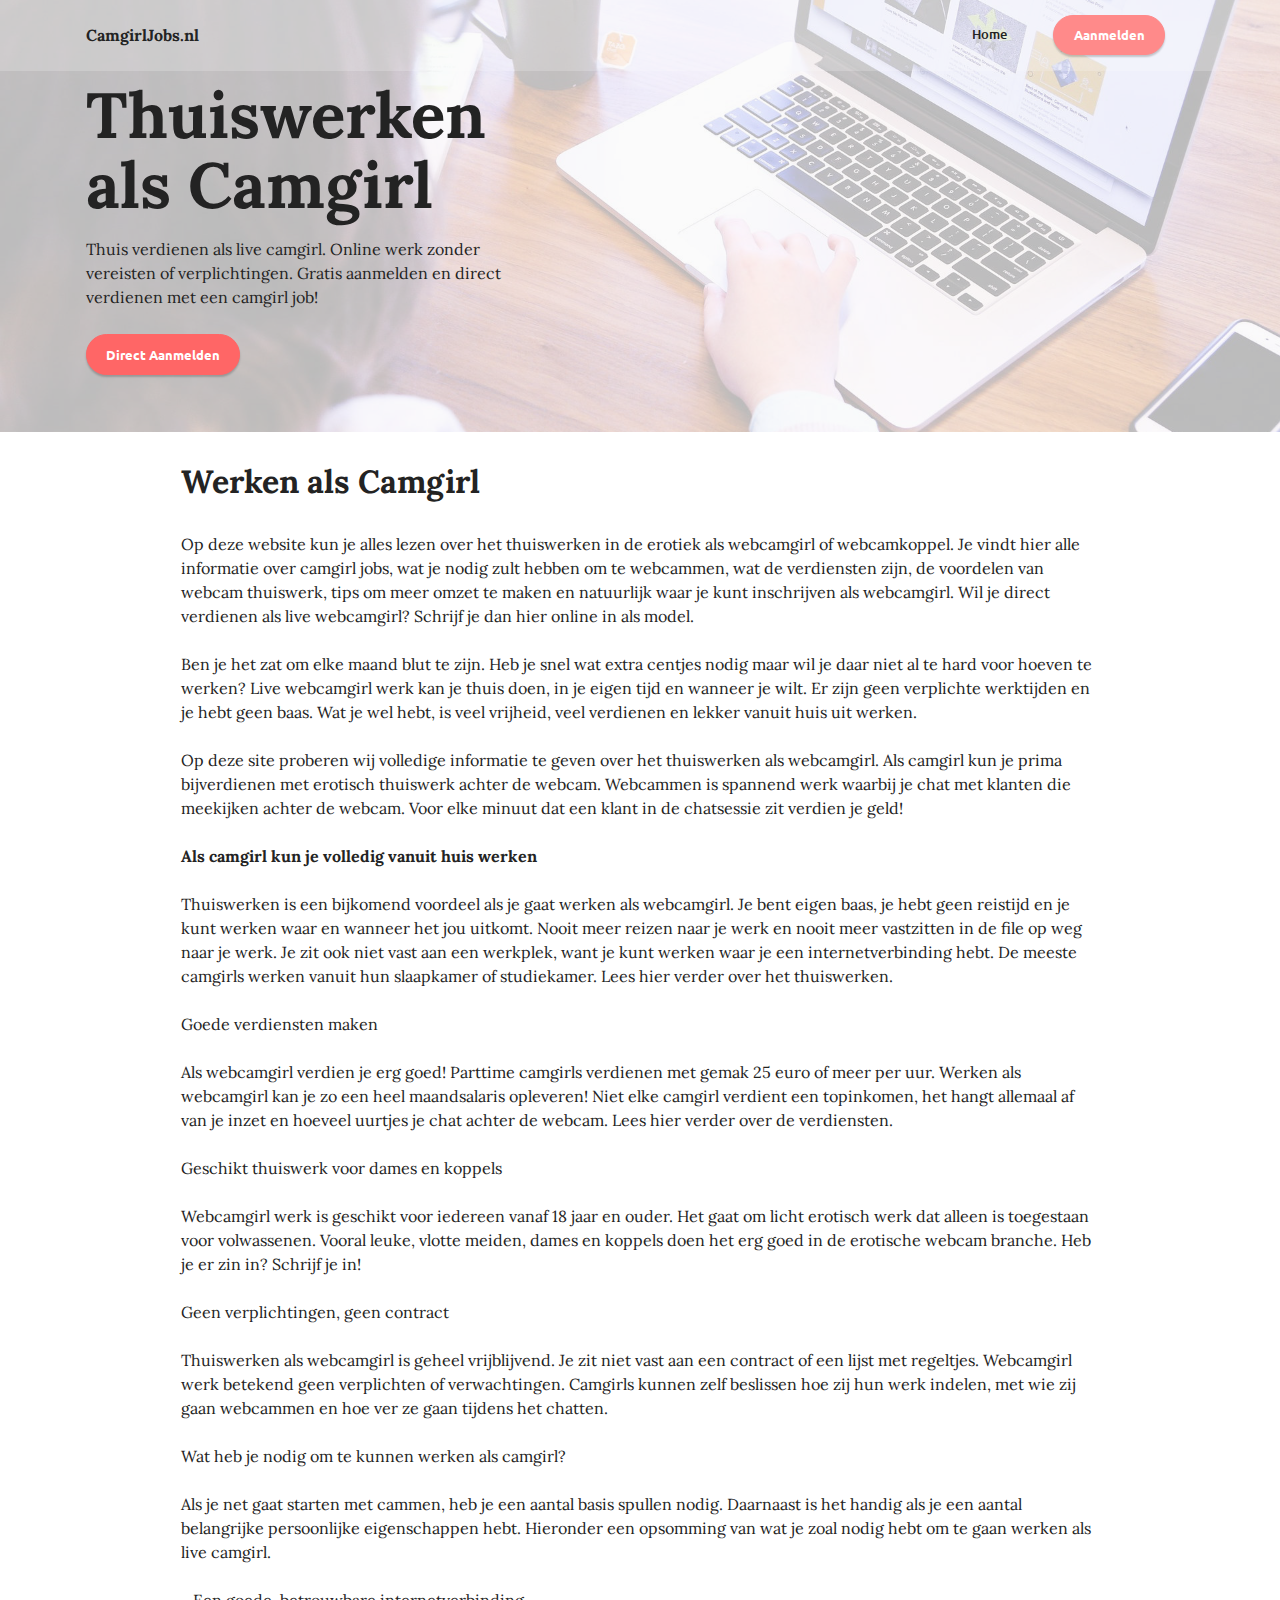
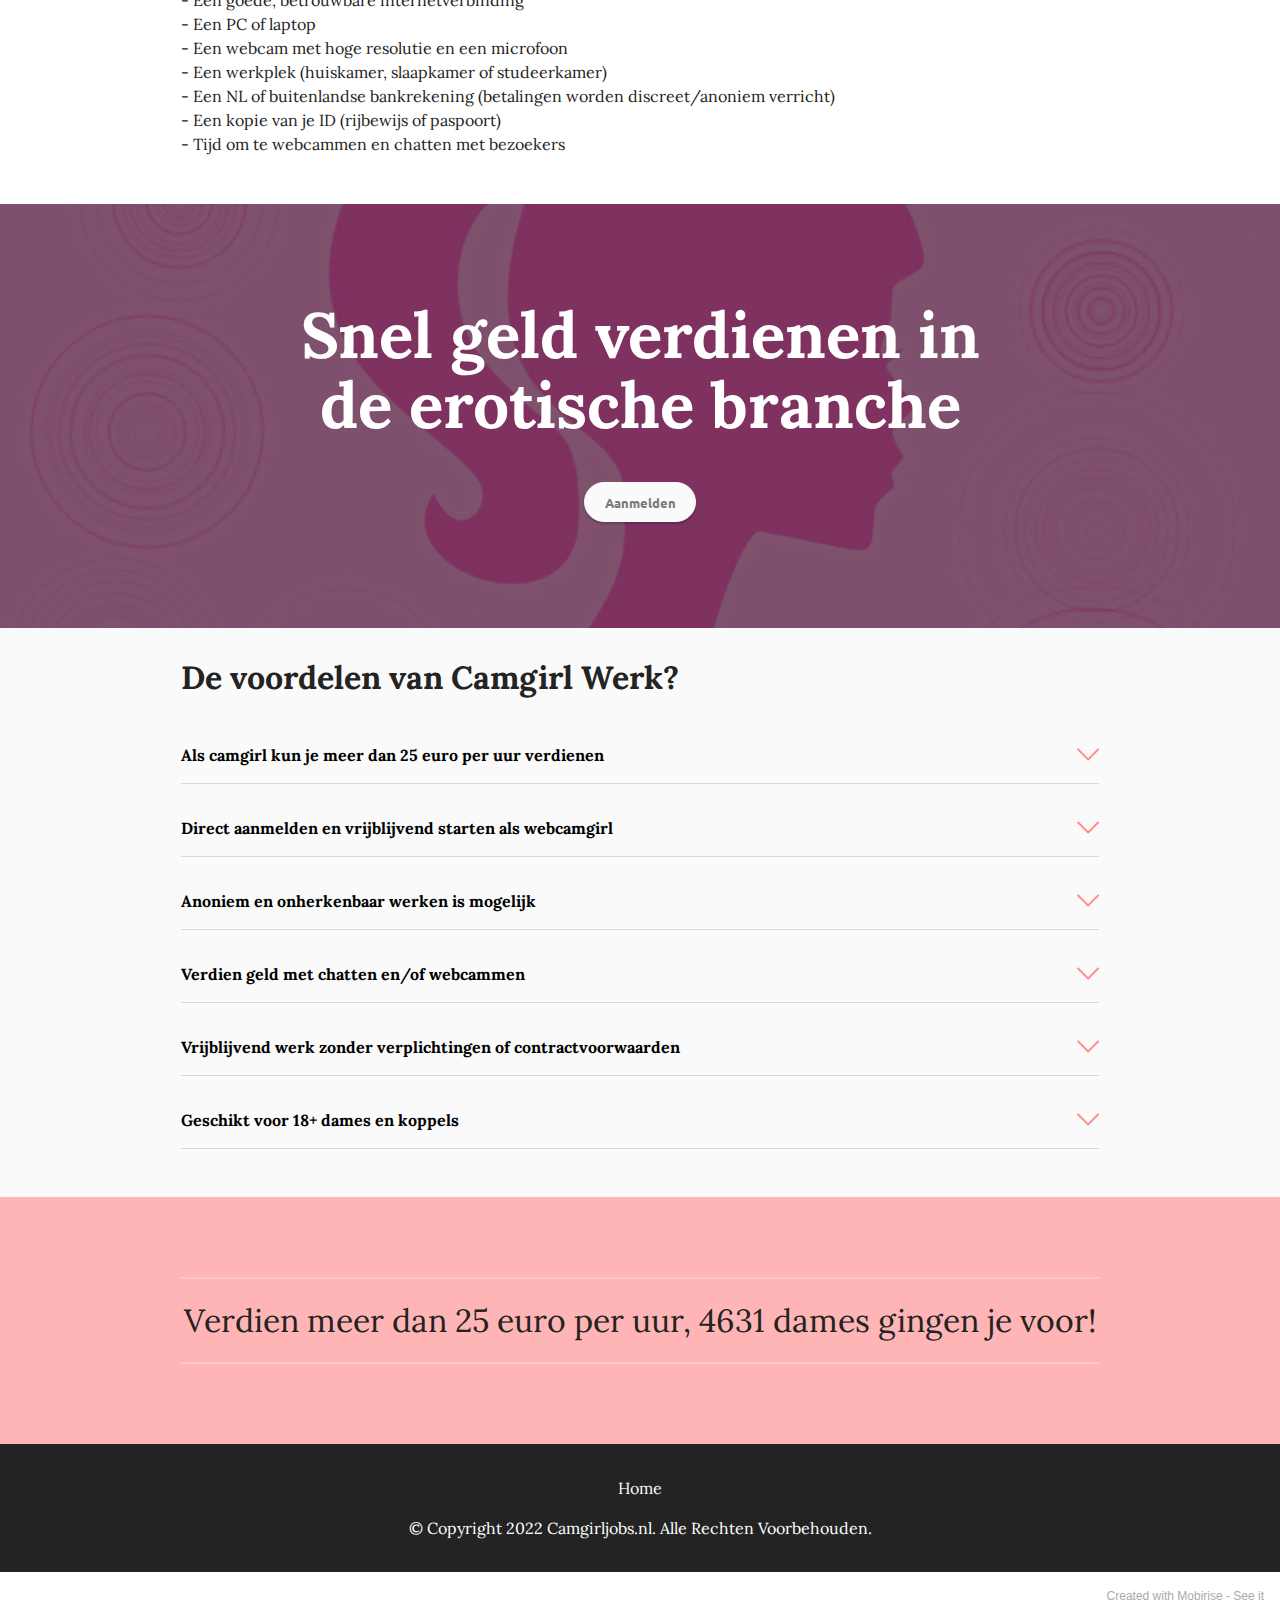
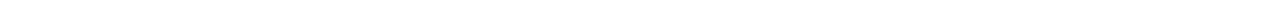
==== index.html @ d7be7e47 "Add files via upload" ====
<!DOCTYPE html>
<html  >
<head>
  <!-- Site made with Mobirise Website Builder v5.5.2, https://mobirise.com -->
  <meta charset="UTF-8">
  <meta http-equiv="X-UA-Compatible" content="IE=edge">
  <meta name="generator" content="Mobirise v5.5.2, mobirise.com">
  <meta name="viewport" content="width=device-width, initial-scale=1, minimum-scale=1">
  <link rel="shortcut icon" href="assets/images/mbr-112x154.png" type="image/x-icon">
  <meta name="description" content="Thuiswerken als live camgirl. Verdien geld met webcammen en chatten.">
  
  
  <title>Home</title>
  <link rel="stylesheet" href="assets/web/assets/mobirise-icons2/mobirise2.css">
  <link rel="stylesheet" href="assets/web/assets/mobirise-icons/mobirise-icons.css">
  <link rel="stylesheet" href="assets/bootstrap/css/bootstrap.min.css">
  <link rel="stylesheet" href="assets/bootstrap/css/bootstrap-grid.min.css">
  <link rel="stylesheet" href="assets/bootstrap/css/bootstrap-reboot.min.css">
  <link rel="stylesheet" href="assets/dropdown/css/style.css">
  <link rel="stylesheet" href="assets/socicon/css/styles.css">
  <link rel="stylesheet" href="assets/theme/css/style.css">
  <link rel="preload" href="https://fonts.googleapis.com/css?family=Lora:400,500,600,700,400i,500i,600i,700i&display=swap" as="style" onload="this.onload=null;this.rel='stylesheet'">
  <noscript><link rel="stylesheet" href="https://fonts.googleapis.com/css?family=Lora:400,500,600,700,400i,500i,600i,700i&display=swap"></noscript>
  <link rel="preload" href="https://fonts.googleapis.com/css?family=Ubuntu:300,300i,400,400i,500,500i,700,700i&display=swap" as="style" onload="this.onload=null;this.rel='stylesheet'">
  <noscript><link rel="stylesheet" href="https://fonts.googleapis.com/css?family=Ubuntu:300,300i,400,400i,500,500i,700,700i&display=swap"></noscript>
  <link rel="preload" as="style" href="assets/mobirise/css/mbr-additional.css"><link rel="stylesheet" href="assets/mobirise/css/mbr-additional.css" type="text/css">
  
  
  
  
</head>
<body>
  
  <section data-bs-version="5.1" class="menu menu2 cid-sSKTGlrcEg" once="menu" id="menu2-0">
    
    <nav class="navbar navbar-dropdown navbar-expand-lg">
        <div class="container">
            <div class="navbar-brand">
                
                <span class="navbar-caption-wrap"><a class="navbar-caption text-black display-7" href="https://mobiri.se">CamgirlJobs.nl</a></span>
            </div>
            <button class="navbar-toggler" type="button" data-toggle="collapse" data-bs-toggle="collapse" data-target="#navbarSupportedContent" data-bs-target="#navbarSupportedContent" aria-controls="navbarNavAltMarkup" aria-expanded="false" aria-label="Toggle navigation">
                <div class="hamburger">
                    <span></span>
                    <span></span>
                    <span></span>
                    <span></span>
                </div>
            </button>
            <div class="collapse navbar-collapse" id="navbarSupportedContent">
                <ul class="navbar-nav nav-dropdown" data-app-modern-menu="true"><li class="nav-item"><a class="nav-link link text-black text-primary display-4" href="index.html">Home</a>
                    </li></ul>
                
                <div class="navbar-buttons mbr-section-btn"><a class="btn btn-primary display-4" href="aanmelden.html">Aanmelden</a></div>
            </div>
        </div>
    </nav>
</section>

<section data-bs-version="5.1" class="header1 cid-sSKTH2VSTp" id="header1-1">

    

    <div class="mbr-overlay" style="opacity: 0.7; background-color: rgb(250, 250, 250);"></div>

    <div class="container">
        <div class="row">
            <div class="col-12 col-lg-5">
                <h1 class="mbr-section-title mbr-fonts-style mb-3 display-1"><strong>Thuiswerken als Camgirl</strong></h1>
                
                <p class="mbr-text mbr-fonts-style display-7">
                    Thuis verdienen als live camgirl. Online werk zonder vereisten of verplichtingen. Gratis aanmelden en direct verdienen met een camgirl job!</p>
                <div class="mbr-section-btn mt-3"><a class="btn btn-secondary display-4" href="https://mobiri.se">Direct Aanmelden</a></div>
            </div>
        </div>
    </div>
</section>

<section data-bs-version="5.1" class="content5 cid-sSKTNWLbL6" id="content5-3">
    
    <div class="container">
        <div class="row justify-content-center">
            <div class="col-md-12 col-lg-10">
                <h3 class="mbr-section-title mbr-fonts-style mb-4 display-2">
                    <strong>Werken als Camgirl</strong></h3>
                
                <p class="mbr-text mbr-fonts-style display-7">Op deze website kun je alles lezen over het thuiswerken in de erotiek als webcamgirl of webcamkoppel. Je vindt hier alle informatie over camgirl jobs, wat je nodig zult hebben om te webcammen, wat de verdiensten zijn, de voordelen van webcam thuiswerk, tips om meer omzet te maken en natuurlijk waar je kunt inschrijven als webcamgirl. Wil je direct verdienen als live webcamgirl? Schrijf je dan hier online in als model.<br><br>Ben je het zat om elke maand blut te zijn. Heb je snel wat extra centjes nodig maar wil je daar niet al te hard voor hoeven te werken? Live webcamgirl werk kan je thuis doen, in je eigen tijd en wanneer je wilt. Er zijn geen verplichte werktijden en je hebt geen baas. Wat je wel hebt, is veel vrijheid, veel verdienen en lekker vanuit huis uit werken.<br><br>Op deze site proberen wij volledige informatie te geven over het thuiswerken als webcamgirl. Als camgirl kun je prima bijverdienen met erotisch thuiswerk achter de webcam. Webcammen is spannend werk waarbij je chat met klanten die meekijken achter de webcam. Voor elke minuut dat een klant in de chatsessie zit verdien je geld!<br><br><strong>Als camgirl kun je volledig vanuit huis werken</strong><br><br>Thuiswerken is een bijkomend voordeel als je gaat werken als webcamgirl. Je bent eigen baas, je hebt geen reistijd en je kunt werken waar en wanneer het jou uitkomt. Nooit meer reizen naar je werk en nooit meer vastzitten in de file op weg naar je werk. Je zit ook niet vast aan een werkplek, want je kunt werken waar je een internetverbinding hebt. De meeste camgirls werken vanuit hun slaapkamer of studiekamer. Lees hier verder over het thuiswerken.<br><br>Goede verdiensten maken<br><br>Als webcamgirl verdien je erg goed! Parttime camgirls verdienen met gemak 25 euro of meer per uur. Werken als webcamgirl kan je zo een heel maandsalaris opleveren! Niet elke camgirl verdient een topinkomen, het hangt allemaal af van je inzet en hoeveel uurtjes je chat achter de webcam. Lees hier verder over de verdiensten.<br><br>Geschikt thuiswerk voor dames en koppels<br><br>Webcamgirl werk is geschikt voor iedereen vanaf 18 jaar en ouder. Het gaat om licht erotisch werk dat alleen is toegestaan voor volwassenen. Vooral leuke, vlotte meiden, dames en koppels doen het erg goed in de erotische webcam branche. Heb je er zin in? Schrijf je in!<br><br>Geen verplichtingen, geen contract<br><br>Thuiswerken als webcamgirl is geheel vrijblijvend. Je zit niet vast aan een contract of een lijst met regeltjes. Webcamgirl werk betekend geen verplichten of verwachtingen. Camgirls kunnen zelf beslissen hoe zij hun werk indelen, met wie zij gaan webcammen en hoe ver ze gaan tijdens het chatten.<br><br>Wat heb je nodig om te kunnen werken als camgirl?<br><br>Als je net gaat starten met cammen, heb je een aantal basis spullen nodig. Daarnaast is het handig als je een aantal belangrijke persoonlijke eigenschappen hebt. Hieronder een opsomming van wat je zoal nodig hebt om te gaan werken als live camgirl.<br><br>- Een goede, betrouwbare internetverbinding<br>- Een PC of laptop<br>- Een webcam met hoge resolutie en een microfoon<br>- Een werkplek (huiskamer, slaapkamer of studeerkamer)<br>- Een NL of buitenlandse bankrekening (betalingen worden discreet/anoniem verricht)<br>- Een kopie van je ID (rijbewijs of paspoort)<br>- Tijd om te webcammen en chatten met bezoekers</p>
            </div>
        </div>
    </div>
</section>

<section data-bs-version="5.1" class="info1 cid-sSY7EzZUez" id="info1-g">
    
    <div class="mbr-overlay" style="opacity: 0.5; background-color: rgb(0, 0, 0);"></div>
    <div class="align-center container">
        <div class="row justify-content-center">
            <div class="col-12 col-lg-8">
                <h3 class="mbr-section-title mb-4 mbr-fonts-style display-1"><strong>Snel geld verdienen in de erotische branche</strong></h3>
                
                <div class="mbr-section-btn"><a class="btn btn-white display-4" href="https://mobiri.se">Aanmelden</a></div>
            </div>
        </div>
    </div>
</section>

<section data-bs-version="5.1" class="content17 cid-sSWa9cSqyE" id="content17-e">

    

    
    
    <div class="container">
        
            <div class="row justify-content-center">
                <div class="col-12 col-md-10">
                    <div class="section-head align-center mb-4">
                        <h3 class="mbr-section-title mb-0 mbr-fonts-style display-2"><strong>De voordelen van Camgirl Werk?</strong></h3>
                        
                    </div>
                    
                    <div id="bootstrap-toggle" class="toggle-panel accordionStyles tab-content">
                        <div class="card mb-3">
                            <div class="card-header" role="tab" id="headingOne">
                                <a role="button" class="collapsed panel-title text-black" data-toggle="collapse" data-bs-toggle="collapse" data-core="" href="#collapse1_3" aria-expanded="false" aria-controls="collapse1">
                                    <h6 class="panel-title-edit mbr-fonts-style mb-0 display-7"><strong>Als camgirl kun je meer dan 25 euro per uur verdienen</strong></h6>
                                    <span class="sign mbr-iconfont mbri-arrow-down"></span>
                                </a>
                            </div>
                            <div id="collapse1_3" class="panel-collapse noScroll collapse" role="tabpanel" aria-labelledby="headingOne">
                                <div class="panel-body">
                                    <p class="mbr-fonts-style panel-text display-7">Hoge verdiensten mogelijk. Met een job als webcamgirl kun je een goed maandsalaris verdienen. Hoe vaker je online bent en chat met bezoekers - hoe meer geld je verdient. Er is geen limiet op wat je mag/kunt verdienen.</p>
                                </div>
                            </div>
                        </div>
                        <div class="card mb-3">
                            <div class="card-header" role="tab" id="headingTwo">
                                <a role="button" class="collapsed panel-title text-black" data-toggle="collapse" data-bs-toggle="collapse" data-core="" href="#collapse2_3" aria-expanded="false" aria-controls="collapse2">
                                    <h6 class="panel-title-edit mbr-fonts-style mb-0 display-7"><strong>Direct aanmelden en vrijblijvend starten als webcamgirl</strong></h6>
                                    <span class="sign mbr-iconfont mbri-arrow-down"></span>
                                </a>

                            </div>
                            <div id="collapse2_3" class="panel-collapse noScroll collapse" role="tabpanel" aria-labelledby="headingTwo">
                                <div class="panel-body">
                                    <p class="mbr-fonts-style panel-text display-7">Je kunt makkelijk en kosteloos aanmelden. Bij het aanmelden zul je een aantal gegevens op moeten geven, maar je zit nergens aan vast. Geen contract of vereisten. Gewoon vrijblijvend aan het werk als webcamgirl.</p>
                                </div>
                            </div>
                        </div>
                        <div class="card mb-3">
                            <div class="card-header" role="tab" id="headingThree">
                                <a role="button" class="collapsed panel-title text-black" data-toggle="collapse" data-bs-toggle="collapse" data-core="" href="#collapse3_3" aria-expanded="false" aria-controls="collapse3">
                                    <h6 class="panel-title-edit mbr-fonts-style mb-0 display-7"><strong>Anoniem en onherkenbaar werken is mogelijk</strong></h6>
                                    <span class="sign mbr-iconfont mbri-arrow-down"></span>
                                </a>
                            </div>
                            <div id="collapse3_3" class="panel-collapse noScroll collapse" role="tabpanel" aria-labelledby="headingThree">
                                <div class="panel-body">
                                    <p class="mbr-fonts-style panel-text display-7">Met je gezicht in beeld tijdens het webcammen is niet verplicht. Sommige dames kiezen ervoor om een masker te dragen tijdens het cammen. Laat alleen datgene zien waar jij je comfortabel bij voelt en ga niet verder. Je werkt niet onder je eigen naam, maar met een modellennaam, zodat je anoniem blijft. </p>
                                </div>
                            </div>
                        </div>
                        <div class="card mb-3">
                            <div class="card-header" role="tab" id="headingThree">
                                <a role="button" class="collapsed panel-title text-black" data-toggle="collapse" data-bs-toggle="collapse" data-core="" href="#collapse4_3" aria-expanded="false" aria-controls="collapse4">
                                    <h6 class="panel-title-edit mbr-fonts-style mb-0 display-7"><strong>Verdien geld met chatten en/of webcammen</strong></h6>
                                    <span class="sign mbr-iconfont mbri-arrow-down"></span>
                                </a>
                            </div>
                            <div id="collapse4_3" class="panel-collapse noScroll collapse" role="tabpanel" aria-labelledby="headingThree">
                                <div class="panel-body">
                                    <p class="mbr-fonts-style panel-text display-7">
                                       Je mag kiezen hoe je geld verdient. Er zijn opties om te verdienen met chatten, live webcammen en berichten sturen. Diverse manieren om geld te verdienen als camgirl.</p>
                                </div>
                            </div>
                        </div>
                        <div class="card mb-3">
                            <div class="card-header" role="tab" id="headingThree">
                                <a role="button" class="collapsed panel-title text-black" data-toggle="collapse" data-bs-toggle="collapse" data-core="" href="#collapse5_3" aria-expanded="false" aria-controls="collapse5">
                                   <h6 class="panel-title-edit mbr-fonts-style mb-0 display-7"><strong>Vrijblijvend werk zonder verplichtingen of contractvoorwaarden</strong></h6>
                                        <span class="mbr-iconfont mobi-mbri-arrow-down mobi-mbri"></span>
                                </a>
                            </div>
                            <div id="collapse5_3" class="panel-collapse noScroll collapse" role="tabpanel" aria-labelledby="headingThree">
                                <div class="panel-body">
                                    <p class="mbr-fonts-style panel-text display-7">
                                       Vrijblijvend werk zonder verplichtingen of regeltjes. Werken als camgirl is geheel vrijblijvend. Je mag zelf bepalen wat je doet tijdens het chatten en webcammen. Niets is verplicht.</p>
                                </div>
                            </div>
                        </div>
                        <div class="card mb-3">
                            <div class="card-header" role="tab" id="headingThree">
                                <a role="button" class="collapsed panel-title text-black" data-toggle="collapse" data-bs-toggle="collapse" data-core="" href="#collapse6_3" aria-expanded="false" aria-controls="collapse6">
                                    <h6 class="panel-title-edit mbr-fonts-style mb-0 display-7"><strong>Geschikt voor 18+ dames en koppels</strong></h6>
                                    <span class="mbr-iconfont mobi-mbri-arrow-down mobi-mbri"></span>
                                </a>
                            </div>
                            <div id="collapse6_3" class="panel-collapse noScroll collapse" role="tabpanel" aria-labelledby="headingThree">
                                <div class="panel-body">
                                    <p class="mbr-fonts-style panel-text display-7">
                                       Webcamgirl werk is vooral geschikt voor volwassen meiden (18+), dames en stellen. Webcamgirl werk is licht erotisch werk waar je minstens 18 jaar voor moet zijn. Als je van erotiek, spanning en seks houdt dan is een camgirl job zeker wat voor jou!</p>
                                </div>
                            </div>
                        </div>
                    </div>
                </div>
            </div>
        </div>
</section>

<section data-bs-version="5.1" class="content6 cid-sSYdwto2qD" id="content6-n">
    
    <div class="container">
        <div class="row justify-content-center">
            <div class="col-md-12 col-lg-10">
                <hr class="line">
                <p class="mbr-text align-center mbr-fonts-style my-4 display-2">Verdien meer dan 25 euro per uur, 4631 dames gingen je voor!</p>
                <hr class="line">
            </div>
        </div>
    </div>
</section>

<section data-bs-version="5.1" class="footer3 cid-sSKU0w8KlC" once="footers" id="footer3-5">

    

    

    <div class="container-fluid">
        <div class="media-container-row align-center mbr-white">
            <div class="row row-links">
                <ul class="foot-menu">
                    
                    
                    
                    
                    
                <li class="foot-menu-item mbr-fonts-style display-7">
                        <a class="text-white text-primary" href="index.html">Home</a></li></ul>
            </div>
            
            <div class="row row-copirayt">
                <p class="mbr-text mb-0 mbr-fonts-style mbr-white align-center display-7">
                    © Copyright 2022 Camgirljobs.nl. Alle Rechten Voorbehouden.</p>
            </div>
        </div>
    </div>
</section><section style="background-color: #fff; font-family: -apple-system, BlinkMacSystemFont, 'Segoe UI', 'Roboto', 'Helvetica Neue', Arial, sans-serif; color:#aaa; font-size:12px; padding: 0; align-items: center; display: flex;"><a href="https://mobirise.site/x" style="flex: 1 1; height: 3rem; padding-left: 1rem;"></a><p style="flex: 0 0 auto; margin:0; padding-right:1rem;">Created with Mobirise - <a href="https://mobirise.site/l" style="color:#aaa;">See it</a></p></section><script src="assets/bootstrap/js/bootstrap.bundle.min.js"></script>  <script src="assets/smoothscroll/smooth-scroll.js"></script>  <script src="assets/ytplayer/index.js"></script>  <script src="assets/dropdown/js/navbar-dropdown.js"></script>  <script src="assets/mbr-switch-arrow/mbr-switch-arrow.js"></script>  <script src="assets/theme/js/script.js"></script>  
  
  
</body>
</html>
---- assets/web/assets/mobirise-icons2/mobirise2.css ----
@font-face {
  font-family: 'Moririse2';
  font-display: swap;
  src:  url('mobirise2.eot?f2bix4');
  src:  url('mobirise2.eot?f2bix4#iefix') format('embedded-opentype'),
    url('mobirise2.ttf?f2bix4') format('truetype'),
    url('mobirise2.woff?f2bix4') format('woff'),
    url('mobirise2.svg?f2bix4#mobirise2') format('svg');
  font-weight: normal;
  font-style: normal;
}

[class^="mobi-"], [class*=" mobi-"] {
  /* use !important to prevent issues with browser extensions that change fonts */
  font-family: 'Moririse2' !important;
  speak: none;
  font-style: normal;
  font-weight: normal;
  font-variant: normal;
  text-transform: none;
  line-height: 1;

  /* Better Font Rendering =========== */
  -webkit-font-smoothing: antialiased;
  -moz-osx-font-smoothing: grayscale;
}

.mobi-mbri-add-submenu:before {
  content: "\e900";
}
.mobi-mbri-alert:before {
  content: "\e901";
}
.mobi-mbri-align-center:before {
  content: "\e902";
}
.mobi-mbri-align-justify:before {
  content: "\e903";
}
.mobi-mbri-align-left:before {
  content: "\e904";
}
.mobi-mbri-align-right:before {
  content: "\e905";
}
.mobi-mbri-android:before {
  content: "\e906";
}
.mobi-mbri-apple:before {
  content: "\e907";
}
.mobi-mbri-arrow-down:before {
  content: "\e908";
}
.mobi-mbri-arrow-next:before {
  content: "\e909";
}
.mobi-mbri-arrow-prev:before {
  content: "\e90a";
}
.mobi-mbri-arrow-up:before {
  content: "\e90b";
}
.mobi-mbri-bold:before {
  content: "\e90c";
}
.mobi-mbri-bookmark:before {
  content: "\e90d";
}
.mobi-mbri-bootstrap:before {
  content: "\e90e";
}
.mobi-mbri-briefcase:before {
  content: "\e90f";
}
.mobi-mbri-browse:before {
  content: "\e910";
}
.mobi-mbri-bulleted-list:before {
  content: "\e911";
}
.mobi-mbri-calendar:before {
  content: "\e912";
}
.mobi-mbri-camera:before {
  content: "\e913";
}
.mobi-mbri-cart-add:before {
  content: "\e914";
}
.mobi-mbri-cart-full:before {
  content: "\e915";
}
.mobi-mbri-cash:before {
  content: "\e916";
}
.mobi-mbri-change-style:before {
  content: "\e917";
}
.mobi-mbri-chat:before {
  content: "\e918";
}
.mobi-mbri-clock:before {
  content: "\e919";
}
.mobi-mbri-close:before {
  content: "\e91a";
}
.mobi-mbri-cloud:before {
  content: "\e91b";
}
.mobi-mbri-code:before {
  content: "\e91c";
}
.mobi-mbri-contact-form:before {
  content: "\e91d";
}
.mobi-mbri-credit-card:before {
  content: "\e91e";
}
.mobi-mbri-cursor-click:before {
  content: "\e91f";
}
.mobi-mbri-cust-feedback:before {
  content: "\e920";
}
.mobi-mbri-database:before {
  content: "\e921";
}
.mobi-mbri-delivery:before {
  content: "\e922";
}
.mobi-mbri-desktop:before {
  content: "\e923";
}
.mobi-mbri-devices:before {
  content: "\e924";
}
.mobi-mbri-down:before {
  content: "\e925";
}
.mobi-mbri-download-2:before {
  content: "\e926";
}
.mobi-mbri-download:before {
  content: "\e927";
}
.mobi-mbri-drag-n-drop-2:before {
  content: "\e928";
}
.mobi-mbri-drag-n-drop:before {
  content: "\e929";
}
.mobi-mbri-edit-2:before {
  content: "\e92a";
}
.mobi-mbri-edit:before {
  content: "\e92b";
}
.mobi-mbri-error:before {
  content: "\e92c";
}
.mobi-mbri-extension:before {
  content: "\e92d";
}
.mobi-mbri-features:before {
  content: "\e92e";
}
.mobi-mbri-file:before {
  content: "\e92f";
}
.mobi-mbri-flag:before {
  content: "\e930";
}
.mobi-mbri-folder:before {
  content: "\e931";
}
.mobi-mbri-gift:before {
  content: "\e932";
}
.mobi-mbri-github:before {
  content: "\e933";
}
.mobi-mbri-globe-2:before {
  content: "\e934";
}
.mobi-mbri-globe:before {
  content: "\e935";
}
.mobi-mbri-growing-chart:before {
  content: "\e936";
}
.mobi-mbri-hearth:before {
  content: "\e937";
}
.mobi-mbri-help:before {
  content: "\e938";
}
.mobi-mbri-home:before {
  content: "\e939";
}
.mobi-mbri-hot-cup:before {
  content: "\e93a";
}
.mobi-mbri-idea:before {
  content: "\e93b";
}
.mobi-mbri-image-gallery:before {
  content: "\e93c";
}
.mobi-mbri-image-slider:before {
  content: "\e93d";
}
.mobi-mbri-info:before {
  content: "\e93e";
}
.mobi-mbri-italic:before {
  content: "\e93f";
}
.mobi-mbri-key:before {
  content: "\e940";
}
.mobi-mbri-laptop:before {
  content: "\e941";
}
.mobi-mbri-layers:before {
  content: "\e942";
}
.mobi-mbri-left-right:before {
  content: "\e943";
}
.mobi-mbri-left:before {
  content: "\e944";
}
.mobi-mbri-letter:before {
  content: "\e945";
}
.mobi-mbri-like:before {
  content: "\e946";
}
.mobi-mbri-link:before {
  content: "\e947";
}
.mobi-mbri-lock:before {
  content: "\e948";
}
.mobi-mbri-login:before {
  content: "\e949";
}
.mobi-mbri-logout:before {
  content: "\e94a";
}
.mobi-mbri-magic-stick:before {
  content: "\e94b";
}
.mobi-mbri-map-pin:before {
  content: "\e94c";
}
.mobi-mbri-menu:before {
  content: "\e94d";
}
.mobi-mbri-mobile-2:before {
  content: "\e94e";
}
.mobi-mbri-mobile-horizontal:before {
  content: "\e94f";
}
.mobi-mbri-mobile:before {
  content: "\e950";
}
.mobi-mbri-mobirise:before {
  content: "\e951";
}
.mobi-mbri-more-horizontal:before {
  content: "\e952";
}
.mobi-mbri-more-vertical:before {
  content: "\e953";
}
.mobi-mbri-music:before {
  content: "\e954";
}
.mobi-mbri-new-file:before {
  content: "\e955";
}
.mobi-mbri-numbered-list:before {
  content: "\e956";
}
.mobi-mbri-opened-folder:before {
  content: "\e957";
}
.mobi-mbri-pages:before {
  content: "\e958";
}
.mobi-mbri-paper-plane:before {
  content: "\e959";
}
.mobi-mbri-paperclip:before {
  content: "\e95a";
}
.mobi-mbri-phone:before {
  content: "\e95b";
}
.mobi-mbri-photo:before {
  content: "\e95c";
}
.mobi-mbri-photos:before {
  content: "\e95d";
}
.mobi-mbri-pin:before {
  content: "\e95e";
}
.mobi-mbri-play:before {
  content: "\e95f";
}
.mobi-mbri-plus:before {
  content: "\e960";
}
.mobi-mbri-preview:before {
  content: "\e961";
}
.mobi-mbri-print:before {
  content: "\e962";
}
.mobi-mbri-protect:before {
  content: "\e963";
}
.mobi-mbri-question:before {
  content: "\e964";
}
.mobi-mbri-quote-left:before {
  content: "\e965";
}
.mobi-mbri-quote-right:before {
  content: "\e966";
}
.mobi-mbri-redo:before {
  content: "\e967";
}
.mobi-mbri-refresh:before {
  content: "\e968";
}
.mobi-mbri-responsive-2:before {
  content: "\e969";
}
.mobi-mbri-responsive:before {
  content: "\e96a";
}
.mobi-mbri-right:before {
  content: "\e96b";
}
.mobi-mbri-rocket:before {
  content: "\e96c";
}
.mobi-mbri-sad-face:before {
  content: "\e96d";
}
.mobi-mbri-sale:before {
  content: "\e96e";
}
.mobi-mbri-save:before {
  content: "\e96f";
}
.mobi-mbri-search:before {
  content: "\e970";
}
.mobi-mbri-setting-2:before {
  content: "\e971";
}
.mobi-mbri-setting-3:before {
  content: "\e972";
}
.mobi-mbri-setting:before {
  content: "\e973";
}
.mobi-mbri-share:before {
  content: "\e974";
}
.mobi-mbri-shopping-bag:before {
  content: "\e975";
}
.mobi-mbri-shopping-basket:before {
  content: "\e976";
}
.mobi-mbri-shopping-cart:before {
  content: "\e977";
}
.mobi-mbri-sites:before {
  content: "\e978";
}
.mobi-mbri-smile-face:before {
  content: "\e979";
}
.mobi-mbri-speed:before {
  content: "\e97a";
}
.mobi-mbri-star:before {
  content: "\e97b";
}
.mobi-mbri-success:before {
  content: "\e97c";
}
.mobi-mbri-sun:before {
  content: "\e97d";
}
.mobi-mbri-sun2:before {
  content: "\e97e";
}
.mobi-mbri-tablet-vertical:before {
  content: "\e97f";
}
.mobi-mbri-tablet:before {
  content: "\e980";
}
.mobi-mbri-target:before {
  content: "\e981";
}
.mobi-mbri-timer:before {
  content: "\e982";
}
.mobi-mbri-to-ftp:before {
  content: "\e983";
}
.mobi-mbri-to-local-drive:before {
  content: "\e984";
}
.mobi-mbri-touch-swipe:before {
  content: "\e985";
}
.mobi-mbri-touch:before {
  content: "\e986";
}
.mobi-mbri-trash:before {
  content: "\e987";
}
.mobi-mbri-underline:before {
  content: "\e988";
}
.mobi-mbri-undo:before {
  content: "\e989";
}
.mobi-mbri-unlink:before {
  content: "\e98a";
}
.mobi-mbri-unlock:before {
  content: "\e98b";
}
.mobi-mbri-up-down:before {
  content: "\e98c";
}
.mobi-mbri-up:before {
  content: "\e98d";
}
.mobi-mbri-update:before {
  content: "\e98e";
}
.mobi-mbri-upload-2:before {
  content: "\e98f";
}
.mobi-mbri-upload:before {
  content: "\e990";
}
.mobi-mbri-user-2:before {
  content: "\e991";
}
.mobi-mbri-user:before {
  content: "\e992";
}
.mobi-mbri-users:before {
  content: "\e993";
}
.mobi-mbri-video-play:before {
  content: "\e994";
}
.mobi-mbri-video:before {
  content: "\e995";
}
.mobi-mbri-watch:before {
  content: "\e996";
}
.mobi-mbri-website-theme-2:before {
  content: "\e997";
}
.mobi-mbri-website-theme:before {
  content: "\e998";
}
.mobi-mbri-wifi:before {
  content: "\e999";
}
.mobi-mbri-windows:before {
  content: "\e99a";
}
.mobi-mbri-zoom-in:before {
  content: "\e99b";
}
.mobi-mbri-zoom-out:before {
  content: "\e99c";
}
---- assets/web/assets/mobirise-icons/mobirise-icons.css ----
@font-face {
  font-family: 'MobiriseIcons';
  src:  url('mobirise-icons.eot?spat4u');
  src:  url('mobirise-icons.eot?spat4u#iefix') format('embedded-opentype'),
    url('mobirise-icons.ttf?spat4u') format('truetype'),
    url('mobirise-icons.woff?spat4u') format('woff'),
    url('mobirise-icons.svg?spat4u#MobiriseIcons') format('svg');
  font-weight: normal;
  font-style: normal;
  font-display: swap;
}

[class^="mbri-"], [class*=" mbri-"] {
  /* use !important to prevent issues with browser extensions that change fonts */
  font-family: MobiriseIcons !important;
  speak: none;
  font-style: normal;
  font-weight: normal;
  font-variant: normal;
  text-transform: none;
  line-height: 1;

  /* Better Font Rendering =========== */
  -webkit-font-smoothing: antialiased;
  -moz-osx-font-smoothing: grayscale;
}

.mbri-add-submenu:before {
  content: "\e900";
}
.mbri-alert:before {
  content: "\e901";
}
.mbri-align-center:before {
  content: "\e902";
}
.mbri-align-justify:before {
  content: "\e903";
}
.mbri-align-left:before {
  content: "\e904";
}
.mbri-align-right:before {
  content: "\e905";
}
.mbri-android:before {
  content: "\e906";
}
.mbri-apple:before {
  content: "\e907";
}
.mbri-arrow-down:before {
  content: "\e908";
}
.mbri-arrow-next:before {
  content: "\e909";
}
.mbri-arrow-prev:before {
  content: "\e90a";
}
.mbri-arrow-up:before {
  content: "\e90b";
}
.mbri-bold:before {
  content: "\e90c";
}
.mbri-bookmark:before {
  content: "\e90d";
}
.mbri-bootstrap:before {
  content: "\e90e";
}
.mbri-briefcase:before {
  content: "\e90f";
}
.mbri-browse:before {
  content: "\e910";
}
.mbri-bulleted-list:before {
  content: "\e911";
}
.mbri-calendar:before {
  content: "\e912";
}
.mbri-camera:before {
  content: "\e913";
}
.mbri-cart-add:before {
  content: "\e914";
}
.mbri-cart-full:before {
  content: "\e915";
}
.mbri-cash:before {
  content: "\e916";
}
.mbri-change-style:before {
  content: "\e917";
}
.mbri-chat:before {
  content: "\e918";
}
.mbri-clock:before {
  content: "\e919";
}
.mbri-close:before {
  content: "\e91a";
}
.mbri-cloud:before {
  content: "\e91b";
}
.mbri-code:before {
  content: "\e91c";
}
.mbri-contact-form:before {
  content: "\e91d";
}
.mbri-credit-card:before {
  content: "\e91e";
}
.mbri-cursor-click:before {
  content: "\e91f";
}
.mbri-cust-feedback:before {
  content: "\e920";
}
.mbri-database:before {
  content: "\e921";
}
.mbri-delivery:before {
  content: "\e922";
}
.mbri-desktop:before {
  content: "\e923";
}
.mbri-devices:before {
  content: "\e924";
}
.mbri-down:before {
  content: "\e925";
}
.mbri-download:before {
  content: "\e989";
}
.mbri-drag-n-drop:before {
  content: "\e927";
}
.mbri-drag-n-drop2:before {
  content: "\e928";
}
.mbri-edit:before {
  content: "\e929";
}
.mbri-edit2:before {
  content: "\e92a";
}
.mbri-error:before {
  content: "\e92b";
}
.mbri-extension:before {
  content: "\e92c";
}
.mbri-features:before {
  content: "\e92d";
}
.mbri-file:before {
  content: "\e92e";
}
.mbri-flag:before {
  content: "\e92f";
}
.mbri-folder:before {
  content: "\e930";
}
.mbri-gift:before {
  content: "\e931";
}
.mbri-github:before {
  content: "\e932";
}
.mbri-globe:before {
  content: "\e933";
}
.mbri-globe-2:before {
  content: "\e934";
}
.mbri-growing-chart:before {
  content: "\e935";
}
.mbri-hearth:before {
  content: "\e936";
}
.mbri-help:before {
  content: "\e937";
}
.mbri-home:before {
  content: "\e938";
}
.mbri-hot-cup:before {
  content: "\e939";
}
.mbri-idea:before {
  content: "\e93a";
}
.mbri-image-gallery:before {
  content: "\e93b";
}
.mbri-image-slider:before {
  content: "\e93c";
}
.mbri-info:before {
  content: "\e93d";
}
.mbri-italic:before {
  content: "\e93e";
}
.mbri-key:before {
  content: "\e93f";
}
.mbri-laptop:before {
  content: "\e940";
}
.mbri-layers:before {
  content: "\e941";
}
.mbri-left-right:before {
  content: "\e942";
}
.mbri-left:before {
  content: "\e943";
}
.mbri-letter:before {
  content: "\e944";
}
.mbri-like:before {
  content: "\e945";
}
.mbri-link:before {
  content: "\e946";
}
.mbri-lock:before {
  content: "\e947";
}
.mbri-login:before {
  content: "\e948";
}
.mbri-logout:before {
  content: "\e949";
}
.mbri-magic-stick:before {
  content: "\e94a";
}
.mbri-map-pin:before {
  content: "\e94b";
}
.mbri-menu:before {
  content: "\e94c";
}
.mbri-mobile:before {
  content: "\e94d";
}
.mbri-mobile2:before {
  content: "\e94e";
}
.mbri-mobirise:before {
  content: "\e94f";
}
.mbri-more-horizontal:before {
  content: "\e950";
}
.mbri-more-vertical:before {
  content: "\e951";
}
.mbri-music:before {
  content: "\e952";
}
.mbri-new-file:before {
  content: "\e953";
}
.mbri-numbered-list:before {
  content: "\e954";
}
.mbri-opened-folder:before {
  content: "\e955";
}
.mbri-pages:before {
  content: "\e956";
}
.mbri-paper-plane:before {
  content: "\e957";
}
.mbri-paperclip:before {
  content: "\e958";
}
.mbri-photo:before {
  content: "\e959";
}
.mbri-photos:before {
  content: "\e95a";
}
.mbri-pin:before {
  content: "\e95b";
}
.mbri-play:before {
  content: "\e95c";
}
.mbri-plus:before {
  content: "\e95d";
}
.mbri-preview:before {
  content: "\e95e";
}
.mbri-print:before {
  content: "\e95f";
}
.mbri-protect:before {
  content: "\e960";
}
.mbri-question:before {
  content: "\e961";
}
.mbri-quote-left:before {
  content: "\e962";
}
.mbri-quote-right:before {
  content: "\e963";
}
.mbri-refresh:before {
  content: "\e964";
}
.mbri-responsive:before {
  content: "\e965";
}
.mbri-right:before {
  content: "\e966";
}
.mbri-rocket:before {
  content: "\e967";
}
.mbri-sad-face:before {
  content: "\e968";
}
.mbri-sale:before {
  content: "\e969";
}
.mbri-save:before {
  content: "\e96a";
}
.mbri-search:before {
  content: "\e96b";
}
.mbri-setting:before {
  content: "\e96c";
}
.mbri-setting2:before {
  content: "\e96d";
}
.mbri-setting3:before {
  content: "\e96e";
}
.mbri-share:before {
  content: "\e96f";
}
.mbri-shopping-bag:before {
  content: "\e970";
}
.mbri-shopping-basket:before {
  content: "\e971";
}
.mbri-shopping-cart:before {
  content: "\e972";
}
.mbri-sites:before {
  content: "\e973";
}
.mbri-smile-face:before {
  content: "\e974";
}
.mbri-speed:before {
  content: "\e975";
}
.mbri-star:before {
  content: "\e976";
}
.mbri-success:before {
  content: "\e977";
}
.mbri-sun:before {
  content: "\e978";
}
.mbri-sun2:before {
  content: "\e979";
}
.mbri-tablet:before {
  content: "\e97a";
}
.mbri-tablet-vertical:before {
  content: "\e97b";
}
.mbri-target:before {
  content: "\e97c";
}
.mbri-timer:before {
  content: "\e97d";
}
.mbri-to-ftp:before {
  content: "\e97e";
}
.mbri-to-local-drive:before {
  content: "\e97f";
}
.mbri-touch-swipe:before {
  content: "\e980";
}
.mbri-touch:before {
  content: "\e981";
}
.mbri-trash:before {
  content: "\e982";
}
.mbri-underline:before {
  content: "\e983";
}
.mbri-unlink:before {
  content: "\e984";
}
.mbri-unlock:before {
  content: "\e985";
}
.mbri-up-down:before {
  content: "\e986";
}
.mbri-up:before {
  content: "\e987";
}
.mbri-update:before {
  content: "\e988";
}
.mbri-upload:before {
 content: "\e926"; 
}
.mbri-user:before {
  content: "\e98a";
}
.mbri-user2:before {
  content: "\e98b";
}
.mbri-users:before {
  content: "\e98c";
}
.mbri-video:before {
  content: "\e98d";
}
.mbri-video-play:before {
  content: "\e98e";
}
.mbri-watch:before {
  content: "\e98f";
}
.mbri-website-theme:before {
  content: "\e990";
}
.mbri-wifi:before {
  content: "\e991";
}
.mbri-windows:before {
  content: "\e992";
}
.mbri-zoom-out:before {
  content: "\e993";
}
.mbri-redo:before {
  content: "\e994";
}
.mbri-undo:before {
  content: "\e995";
}
---- assets/dropdown/css/style.css ----
.navbar-dropdown {
  left: 0;
  padding: 0;
  position: absolute;
  right: 0;
  top: 0;
  transition: all 0.45s ease;
  z-index: 1030;
  background: #282828; }
  .navbar-dropdown .navbar-logo {
    margin-right: 0.8rem;
    transition: margin 0.3s ease-in-out;
    vertical-align: middle; }
    .navbar-dropdown .navbar-logo img {
      height: 3.125rem;
      transition: all 0.3s ease-in-out; }
    .navbar-dropdown .navbar-logo.mbr-iconfont {
      font-size: 3.125rem;
      line-height: 3.125rem; }
  .navbar-dropdown .navbar-caption {
    font-weight: 700;
    white-space: normal;
    vertical-align: -4px;
    line-height: 3.125rem !important; }
    .navbar-dropdown .navbar-caption, .navbar-dropdown .navbar-caption:hover {
      color: inherit;
      text-decoration: none; }
  .navbar-dropdown .mbr-iconfont + .navbar-caption {
    vertical-align: -1px; }
  .navbar-dropdown.navbar-fixed-top {
    position: fixed; }
  .navbar-dropdown .navbar-brand span {
    vertical-align: -4px; }
  .navbar-dropdown.bg-color.transparent {
    background: none; }
  .navbar-dropdown.navbar-short .navbar-brand {
    padding: 0.625rem 0; }
    .navbar-dropdown.navbar-short .navbar-brand span {
      vertical-align: -1px; }
  .navbar-dropdown.navbar-short .navbar-caption {
    line-height: 2.375rem !important;
    vertical-align: -2px; }
  .navbar-dropdown.navbar-short .navbar-logo {
    margin-right: 0.5rem; }
    .navbar-dropdown.navbar-short .navbar-logo img {
      height: 2.375rem; }
    .navbar-dropdown.navbar-short .navbar-logo.mbr-iconfont {
      font-size: 2.375rem;
      line-height: 2.375rem; }
  .navbar-dropdown.navbar-short .mbr-table-cell {
    height: 3.625rem; }
  .navbar-dropdown .navbar-close {
    left: 0.6875rem;
    position: fixed;
    top: 0.75rem;
    z-index: 1000; }
  .navbar-dropdown .hamburger-icon {
    content: "";
    display: inline-block;
    vertical-align: middle;
    width: 16px;
    -webkit-box-shadow: 0 -6px 0 1px #282828,0 0 0 1px #282828,0 6px 0 1px #282828;
    -moz-box-shadow: 0 -6px 0 1px #282828,0 0 0 1px #282828,0 6px 0 1px #282828;
    box-shadow: 0 -6px 0 1px #282828,0 0 0 1px #282828,0 6px 0 1px #282828; }

.dropdown-menu .dropdown-toggle[data-toggle="dropdown-submenu"]::after {
  border-bottom: 0.35em solid transparent;
  border-left: 0.35em solid;
  border-right: 0;
  border-top: 0.35em solid transparent;
  margin-left: 0.3rem; }

.dropdown-menu .dropdown-item:focus {
  outline: 0; }

.nav-dropdown {
  font-size: 0.75rem;
  font-weight: 500;
  height: auto !important; }
  .nav-dropdown .nav-btn {
    padding-left: 1rem; }
  .nav-dropdown .link {
    margin: .667em 1.667em;
    font-weight: 500;
    padding: 0;
    transition: color .2s ease-in-out; }
    .nav-dropdown .link.dropdown-toggle {
      margin-right: 2.583em; }
      .nav-dropdown .link.dropdown-toggle::after {
        margin-left: .25rem;
        border-top: 0.35em solid;
        border-right: 0.35em solid transparent;
        border-left: 0.35em solid transparent;
        border-bottom: 0; }
      .nav-dropdown .link.dropdown-toggle[aria-expanded="true"] {
        margin: 0;
        padding: 0.667em 3.263em  0.667em 1.667em; }
  .nav-dropdown .link::after,
  .nav-dropdown .dropdown-item::after {
    color: inherit; }
  .nav-dropdown .btn {
    font-size: 0.75rem;
    font-weight: 700;
    letter-spacing: 0;
    margin-bottom: 0;
    padding-left: 1.25rem;
    padding-right: 1.25rem; }
  .nav-dropdown .dropdown-menu {
    border-radius: 0;
    border: 0;
    left: 0;
    margin: 0;
    padding-bottom: 1.25rem;
    padding-top: 1.25rem;
    position: relative; }
  .nav-dropdown .dropdown-submenu {
    margin-left: 0.125rem;
    top: 0; }
  .nav-dropdown .dropdown-item {
    font-weight: 500;
    line-height: 2;
    padding: 0.3846em 4.615em 0.3846em 1.5385em;
    position: relative;
    transition: color .2s ease-in-out, background-color .2s ease-in-out; }
    .nav-dropdown .dropdown-item::after {
      margin-top: -0.3077em;
      position: absolute;
      right: 1.1538em;
      top: 50%; }
    .nav-dropdown .dropdown-item:focus, .nav-dropdown .dropdown-item:hover {
      background: none; }

@media (max-width: 767px) {
  .nav-dropdown.navbar-toggleable-sm {
    bottom: 0;
    display: none;
    left: 0;
    overflow-x: hidden;
    position: fixed;
    top: 0;
    transform: translateX(-100%);
    -ms-transform: translateX(-100%);
    -webkit-transform: translateX(-100%);
    width: 18.75rem;
    z-index: 999; } }
.nav-dropdown.navbar-toggleable-xl {
  bottom: 0;
  display: none;
  left: 0;
  overflow-x: hidden;
  position: fixed;
  top: 0;
  transform: translateX(-100%);
  -ms-transform: translateX(-100%);
  -webkit-transform: translateX(-100%);
  width: 18.75rem;
  z-index: 999; }

.nav-dropdown-sm {
  display: block !important;
  overflow-x: hidden;
  overflow: auto;
  padding-top: 3.875rem; }
  .nav-dropdown-sm::after {
    content: "";
    display: block;
    height: 3rem;
    width: 100%; }
  .nav-dropdown-sm.collapse.in ~ .navbar-close {
    display: block !important; }
  .nav-dropdown-sm.collapsing, .nav-dropdown-sm.collapse.in {
    transform: translateX(0);
    -ms-transform: translateX(0);
    -webkit-transform: translateX(0);
    transition: all 0.25s ease-out;
    -webkit-transition: all 0.25s ease-out;
    background: #282828; }
  .nav-dropdown-sm.collapsing[aria-expanded="false"] {
    transform: translateX(-100%);
    -ms-transform: translateX(-100%);
    -webkit-transform: translateX(-100%); }
  .nav-dropdown-sm .nav-item {
    display: block;
    margin-left: 0 !important;
    padding-left: 0; }
  .nav-dropdown-sm .link,
  .nav-dropdown-sm .dropdown-item {
    border-top: 1px dotted rgba(255, 255, 255, 0.1);
    font-size: 0.8125rem;
    line-height: 1.6;
    margin: 0 !important;
    padding: 0.875rem 2.4rem 0.875rem 1.5625rem !important;
    position: relative;
    white-space: normal; }
    .nav-dropdown-sm .link:focus, .nav-dropdown-sm .link:hover,
    .nav-dropdown-sm .dropdown-item:focus,
    .nav-dropdown-sm .dropdown-item:hover {
      background: rgba(0, 0, 0, 0.2) !important;
      color: #c0a375; }
  .nav-dropdown-sm .nav-btn {
    position: relative;
    padding: 1.5625rem 1.5625rem 0 1.5625rem; }
    .nav-dropdown-sm .nav-btn::before {
      border-top: 1px dotted rgba(255, 255, 255, 0.1);
      content: "";
      left: 0;
      position: absolute;
      top: 0;
      width: 100%; }
    .nav-dropdown-sm .nav-btn + .nav-btn {
      padding-top: 0.625rem; }
      .nav-dropdown-sm .nav-btn + .nav-btn::before {
        display: none; }
  .nav-dropdown-sm .btn {
    padding: 0.625rem 0; }
  .nav-dropdown-sm .dropdown-toggle[data-toggle="dropdown-submenu"]::after {
    margin-left: .25rem;
    border-top: 0.35em solid;
    border-right: 0.35em solid transparent;
    border-left: 0.35em solid transparent;
    border-bottom: 0; }
  .nav-dropdown-sm .dropdown-toggle[data-toggle="dropdown-submenu"][aria-expanded="true"]::after {
    border-top: 0;
    border-right: 0.35em solid transparent;
    border-left: 0.35em solid transparent;
    border-bottom: 0.35em solid; }
  .nav-dropdown-sm .dropdown-menu {
    margin: 0;
    padding: 0;
    position: relative;
    top: 0;
    left: 0;
    width: 100%;
    border: 0;
    float: none;
    border-radius: 0;
    background: none; }
  .nav-dropdown-sm .dropdown-submenu {
    left: 100%;
    margin-left: 0.125rem;
    margin-top: -1.25rem;
    top: 0; }

.navbar-toggleable-sm .nav-dropdown .dropdown-menu {
  position: absolute; }

.navbar-toggleable-sm .nav-dropdown .dropdown-submenu {
  left: 100%;
  margin-left: 0.125rem;
  margin-top: -1.25rem;
  top: 0; }

.navbar-toggleable-sm.opened .nav-dropdown .dropdown-menu {
  position: relative; }

.navbar-toggleable-sm.opened .nav-dropdown .dropdown-submenu {
  left: 0;
  margin-left: 00rem;
  margin-top: 0rem;
  top: 0; }

.is-builder .nav-dropdown.collapsing {
  transition: none !important; }
---- assets/socicon/css/styles.css ----
@charset "UTF-8";

@font-face {
  font-family: 'Socicon';
  src:  url('../fonts/socicon.eot');
  src:  url('../fonts/socicon.eot?#iefix') format('embedded-opentype'),
    url('../fonts/socicon.woff2') format('woff2'),
    url('../fonts/socicon.ttf') format('truetype'),
    url('../fonts/socicon.woff') format('woff'),
    url('../fonts/socicon.svg#socicon') format('svg');
  font-weight: normal;
  font-style: normal;
  font-display: swap;
}

[data-icon]:before {
  font-family: "socicon" !important;
  content: attr(data-icon);
  font-style: normal !important;
  font-weight: normal !important;
  font-variant: normal !important;
  text-transform: none !important;
  speak: none;
  line-height: 1;
  -webkit-font-smoothing: antialiased;
  -moz-osx-font-smoothing: grayscale;
}

[class^="socicon-"], [class*=" socicon-"] {
  /* use !important to prevent issues with browser extensions that change fonts */
  font-family: 'Socicon' !important;
  speak: none;
  font-style: normal;
  font-weight: normal;
  font-variant: normal;
  text-transform: none;
  line-height: 1;

  /* Better Font Rendering =========== */
  -webkit-font-smoothing: antialiased;
  -moz-osx-font-smoothing: grayscale;
}

.socicon-eitaa:before {
  content: "\e97c";
}
.socicon-soroush:before {
  content: "\e97d";
}
.socicon-bale:before {
  content: "\e97e";
}
.socicon-zazzle:before {
  content: "\e97b";
}
.socicon-society6:before {
  content: "\e97a";
}
.socicon-redbubble:before {
  content: "\e979";
}
.socicon-avvo:before {
  content: "\e978";
}
.socicon-stitcher:before {
  content: "\e977";
}
.socicon-googlehangouts:before {
  content: "\e974";
}
.socicon-dlive:before {
  content: "\e975";
}
.socicon-vsco:before {
  content: "\e976";
}
.socicon-flipboard:before {
  content: "\e973";
}
.socicon-ubuntu:before {
  content: "\e958";
}
.socicon-artstation:before {
  content: "\e959";
}
.socicon-invision:before {
  content: "\e95a";
}
.socicon-torial:before {
  content: "\e95b";
}
.socicon-collectorz:before {
  content: "\e95c";
}
.socicon-seenthis:before {
  content: "\e95d";
}
.socicon-googleplaymusic:before {
  content: "\e95e";
}
.socicon-debian:before {
  content: "\e95f";
}
.socicon-filmfreeway:before {
  content: "\e960";
}
.socicon-gnome:before {
  content: "\e961";
}
.socicon-itchio:before {
  content: "\e962";
}
.socicon-jamendo:before {
  content: "\e963";
}
.socicon-mix:before {
  content: "\e964";
}
.socicon-sharepoint:before {
  content: "\e965";
}
.socicon-tinder:before {
  content: "\e966";
}
.socicon-windguru:before {
  content: "\e967";
}
.socicon-cdbaby:before {
  content: "\e968";
}
.socicon-elementaryos:before {
  content: "\e969";
}
.socicon-stage32:before {
  content: "\e96a";
}
.socicon-tiktok:before {
  content: "\e96b";
}
.socicon-gitter:before {
  content: "\e96c";
}
.socicon-letterboxd:before {
  content: "\e96d";
}
.socicon-threema:before {
  content: "\e96e";
}
.socicon-splice:before {
  content: "\e96f";
}
.socicon-metapop:before {
  content: "\e970";
}
.socicon-naver:before {
  content: "\e971";
}
.socicon-remote:before {
  content: "\e972";
}
.socicon-internet:before {
  content: "\e957";
}
.socicon-moddb:before {
  content: "\e94b";
}
.socicon-indiedb:before {
  content: "\e94c";
}
.socicon-traxsource:before {
  content: "\e94d";
}
.socicon-gamefor:before {
  content: "\e94e";
}
.socicon-pixiv:before {
  content: "\e94f";
}
.socicon-myanimelist:before {
  content: "\e950";
}
.socicon-blackberry:before {
  content: "\e951";
}
.socicon-wickr:before {
  content: "\e952";
}
.socicon-spip:before {
  content: "\e953";
}
.socicon-napster:before {
  content: "\e954";
}
.socicon-beatport:before {
  content: "\e955";
}
.socicon-hackerone:before {
  content: "\e956";
}
.socicon-hackernews:before {
  content: "\e946";
}
.socicon-smashwords:before {
  content: "\e947";
}
.socicon-kobo:before {
  content: "\e948";
}
.socicon-bookbub:before {
  content: "\e949";
}
.socicon-mailru:before {
  content: "\e94a";
}
.socicon-gitlab:before {
  content: "\e945";
}
.socicon-instructables:before {
  content: "\e944";
}
.socicon-portfolio:before {
  content: "\e943";
}
.socicon-codered:before {
  content: "\e940";
}
.socicon-origin:before {
  content: "\e941";
}
.socicon-nextdoor:before {
  content: "\e942";
}
.socicon-udemy:before {
  content: "\e93f";
}
.socicon-livemaster:before {
  content: "\e93e";
}
.socicon-crunchbase:before {
  content: "\e93b";
}
.socicon-homefy:before {
  content: "\e93c";
}
.socicon-calendly:before {
  content: "\e93d";
}
.socicon-realtor:before {
  content: "\e90f";
}
.socicon-tidal:before {
  content: "\e910";
}
.socicon-qobuz:before {
  content: "\e911";
}
.socicon-natgeo:before {
  content: "\e912";
}
.socicon-mastodon:before {
  content: "\e913";
}
.socicon-unsplash:before {
  content: "\e914";
}
.socicon-homeadvisor:before {
  content: "\e915";
}
.socicon-angieslist:before {
  content: "\e916";
}
.socicon-codepen:before {
  content: "\e917";
}
.socicon-slack:before {
  content: "\e918";
}
.socicon-openaigym:before {
  content: "\e919";
}
.socicon-logmein:before {
  content: "\e91a";
}
.socicon-fiverr:before {
  content: "\e91b";
}
.socicon-gotomeeting:before {
  content: "\e91c";
}
.socicon-aliexpress:before {
  content: "\e91d";
}
.socicon-guru:before {
  content: "\e91e";
}
.socicon-appstore:before {
  content: "\e91f";
}
.socicon-homes:before {
  content: "\e920";
}
.socicon-zoom:before {
  content: "\e921";
}
.socicon-alibaba:before {
  content: "\e922";
}
.socicon-craigslist:before {
  content: "\e923";
}
.socicon-wix:before {
  content: "\e924";
}
.socicon-redfin:before {
  content: "\e925";
}
.socicon-googlecalendar:before {
  content: "\e926";
}
.socicon-shopify:before {
  content: "\e927";
}
.socicon-freelancer:before {
  content: "\e928";
}
.socicon-seedrs:before {
  content: "\e929";
}
.socicon-bing:before {
  content: "\e92a";
}
.socicon-doodle:before {
  content: "\e92b";
}
.socicon-bonanza:before {
  content: "\e92c";
}
.socicon-squarespace:before {
  content: "\e92d";
}
.socicon-toptal:before {
  content: "\e92e";
}
.socicon-gust:before {
  content: "\e92f";
}
.socicon-ask:before {
  content: "\e930";
}
.socicon-trulia:before {
  content: "\e931";
}
.socicon-loomly:before {
  content: "\e932";
}
.socicon-ghost:before {
  content: "\e933";
}
.socicon-upwork:before {
  content: "\e934";
}
.socicon-fundable:before {
  content: "\e935";
}
.socicon-booking:before {
  content: "\e936";
}
.socicon-googlemaps:before {
  content: "\e937";
}
.socicon-zillow:before {
  content: "\e938";
}
.socicon-niconico:before {
  content: "\e939";
}
.socicon-toneden:before {
  content: "\e93a";
}
.socicon-augment:before {
  content: "\e908";
}
.socicon-bitbucket:before {
  content: "\e909";
}
.socicon-fyuse:before {
  content: "\e90a";
}
.socicon-yt-gaming:before {
  content: "\e90b";
}
.socicon-sketchfab:before {
  content: "\e90c";
}
.socicon-mobcrush:before {
  content: "\e90d";
}
.socicon-microsoft:before {
  content: "\e90e";
}
.socicon-pandora:before {
  content: "\e907";
}
.socicon-messenger:before {
  content: "\e906";
}
.socicon-gamewisp:before {
  content: "\e905";
}
.socicon-bloglovin:before {
  content: "\e904";
}
.socicon-tunein:before {
  content: "\e903";
}
.socicon-gamejolt:before {
  content: "\e901";
}
.socicon-trello:before {
  content: "\e902";
}
.socicon-spreadshirt:before {
  content: "\e900";
}
.socicon-500px:before {
  content: "\e000";
}
.socicon-8tracks:before {
  content: "\e001";
}
.socicon-airbnb:before {
  content: "\e002";
}
.socicon-alliance:before {
  content: "\e003";
}
.socicon-amazon:before {
  content: "\e004";
}
.socicon-amplement:before {
  content: "\e005";
}
.socicon-android:before {
  content: "\e006";
}
.socicon-angellist:before {
  content: "\e007";
}
.socicon-apple:before {
  content: "\e008";
}
.socicon-appnet:before {
  content: "\e009";
}
.socicon-baidu:before {
  content: "\e00a";
}
.socicon-bandcamp:before {
  content: "\e00b";
}
.socicon-battlenet:before {
  content: "\e00c";
}
.socicon-mixer:before {
  content: "\e00d";
}
.socicon-bebee:before {
  content: "\e00e";
}
.socicon-bebo:before {
  content: "\e00f";
}
.socicon-behance:before {
  content: "\e010";
}
.socicon-blizzard:before {
  content: "\e011";
}
.socicon-blogger:before {
  content: "\e012";
}
.socicon-buffer:before {
  content: "\e013";
}
.socicon-chrome:before {
  content: "\e014";
}
.socicon-coderwall:before {
  content: "\e015";
}
.socicon-curse:before {
  content: "\e016";
}
.socicon-dailymotion:before {
  content: "\e017";
}
.socicon-deezer:before {
  content: "\e018";
}
.socicon-delicious:before {
  content: "\e019";
}
.socicon-deviantart:before {
  content: "\e01a";
}
.socicon-diablo:before {
  content: "\e01b";
}
.socicon-digg:before {
  content: "\e01c";
}
.socicon-discord:before {
  content: "\e01d";
}
.socicon-disqus:before {
  content: "\e01e";
}
.socicon-douban:before {
  content: "\e01f";
}
.socicon-draugiem:before {
  content: "\e020";
}
.socicon-dribbble:before {
  content: "\e021";
}
.socicon-drupal:before {
  content: "\e022";
}
.socicon-ebay:before {
  content: "\e023";
}
.socicon-ello:before {
  content: "\e024";
}
.socicon-endomodo:before {
  content: "\e025";
}
.socicon-envato:before {
  content: "\e026";
}
.socicon-etsy:before {
  content: "\e027";
}
.socicon-facebook:before {
  content: "\e028";
}
.socicon-feedburner:before {
  content: "\e029";
}
.socicon-filmweb:before {
  content: "\e02a";
}
.socicon-firefox:before {
  content: "\e02b";
}
.socicon-flattr:before {
  content: "\e02c";
}
.socicon-flickr:before {
  content: "\e02d";
}
.socicon-formulr:before {
  content: "\e02e";
}
.socicon-forrst:before {
  content: "\e02f";
}
.socicon-foursquare:before {
  content: "\e030";
}
.socicon-friendfeed:before {
  content: "\e031";
}
.socicon-github:before {
  content: "\e032";
}
.socicon-goodreads:before {
  content: "\e033";
}
.socicon-google:before {
  content: "\e034";
}
.socicon-googlescholar:before {
  content: "\e035";
}
.socicon-googlegroups:before {
  content: "\e036";
}
.socicon-googlephotos:before {
  content: "\e037";
}
.socicon-googleplus:before {
  content: "\e038";
}
.socicon-grooveshark:before {
  content: "\e039";
}
.socicon-hackerrank:before {
  content: "\e03a";
}
.socicon-hearthstone:before {
  content: "\e03b";
}
.socicon-hellocoton:before {
  content: "\e03c";
}
.socicon-heroes:before {
  content: "\e03d";
}
.socicon-smashcast:before {
  content: "\e03e";
}
.socicon-horde:before {
  content: "\e03f";
}
.socicon-houzz:before {
  content: "\e040";
}
.socicon-icq:before {
  content: "\e041";
}
.socicon-identica:before {
  content: "\e042";
}
.socicon-imdb:before {
  content: "\e043";
}
.socicon-instagram:before {
  content: "\e044";
}
.socicon-issuu:before {
  content: "\e045";
}
.socicon-istock:before {
  content: "\e046";
}
.socicon-itunes:before {
  content: "\e047";
}
.socicon-keybase:before {
  content: "\e048";
}
.socicon-lanyrd:before {
  content: "\e049";
}
.socicon-lastfm:before {
  content: "\e04a";
}
.socicon-line:before {
  content: "\e04b";
}
.socicon-linkedin:before {
  content: "\e04c";
}
.socicon-livejournal:before {
  content: "\e04d";
}
.socicon-lyft:before {
  content: "\e04e";
}
.socicon-macos:before {
  content: "\e04f";
}
.socicon-mail:before {
  content: "\e050";
}
.socicon-medium:before {
  content: "\e051";
}
.socicon-meetup:before {
  content: "\e052";
}
.socicon-mixcloud:before {
  content: "\e053";
}
.socicon-modelmayhem:before {
  content: "\e054";
}
.socicon-mumble:before {
  content: "\e055";
}
.socicon-myspace:before {
  content: "\e056";
}
.socicon-newsvine:before {
  content: "\e057";
}
.socicon-nintendo:before {
  content: "\e058";
}
.socicon-npm:before {
  content: "\e059";
}
.socicon-odnoklassniki:before {
  content: "\e05a";
}
.socicon-openid:before {
  content: "\e05b";
}
.socicon-opera:before {
  content: "\e05c";
}
.socicon-outlook:before {
  content: "\e05d";
}
.socicon-overwatch:before {
  content: "\e05e";
}
.socicon-patreon:before {
  content: "\e05f";
}
.socicon-paypal:before {
  content: "\e060";
}
.socicon-periscope:before {
  content: "\e061";
}
.socicon-persona:before {
  content: "\e062";
}
.socicon-pinterest:before {
  content: "\e063";
}
.socicon-play:before {
  content: "\e064";
}
.socicon-player:before {
  content: "\e065";
}
.socicon-playstation:before {
  content: "\e066";
}
.socicon-pocket:before {
  content: "\e067";
}
.socicon-qq:before {
  content: "\e068";
}
.socicon-quora:before {
  content: "\e069";
}
.socicon-raidcall:before {
  content: "\e06a";
}
.socicon-ravelry:before {
  content: "\e06b";
}
.socicon-reddit:before {
  content: "\e06c";
}
.socicon-renren:before {
  content: "\e06d";
}
.socicon-researchgate:before {
  content: "\e06e";
}
.socicon-residentadvisor:before {
  content: "\e06f";
}
.socicon-reverbnation:before {
  content: "\e070";
}
.socicon-rss:before {
  content: "\e071";
}
.socicon-sharethis:before {
  content: "\e072";
}
.socicon-skype:before {
  content: "\e073";
}
.socicon-slideshare:before {
  content: "\e074";
}
.socicon-smugmug:before {
  content: "\e075";
}
.socicon-snapchat:before {
  content: "\e076";
}
.socicon-songkick:before {
  content: "\e077";
}
.socicon-soundcloud:before {
  content: "\e078";
}
.socicon-spotify:before {
  content: "\e079";
}
.socicon-stackexchange:before {
  content: "\e07a";
}
.socicon-stackoverflow:before {
  content: "\e07b";
}
.socicon-starcraft:before {
  content: "\e07c";
}
.socicon-stayfriends:before {
  content: "\e07d";
}
.socicon-steam:before {
  content: "\e07e";
}
.socicon-storehouse:before {
  content: "\e07f";
}
.socicon-strava:before {
  content: "\e080";
}
.socicon-streamjar:before {
  content: "\e081";
}
.socicon-stumbleupon:before {
  content: "\e082";
}
.socicon-swarm:before {
  content: "\e083";
}
.socicon-teamspeak:before {
  content: "\e084";
}
.socicon-teamviewer:before {
  content: "\e085";
}
.socicon-technorati:before {
  content: "\e086";
}
.socicon-telegram:before {
  content: "\e087";
}
.socicon-tripadvisor:before {
  content: "\e088";
}
.socicon-tripit:before {
  content: "\e089";
}
.socicon-triplej:before {
  content: "\e08a";
}
.socicon-tumblr:before {
  content: "\e08b";
}
.socicon-twitch:before {
  content: "\e08c";
}
.socicon-twitter:before {
  content: "\e08d";
}
.socicon-uber:before {
  content: "\e08e";
}
.socicon-ventrilo:before {
  content: "\e08f";
}
.socicon-viadeo:before {
  content: "\e090";
}
.socicon-viber:before {
  content: "\e091";
}
.socicon-viewbug:before {
  content: "\e092";
}
.socicon-vimeo:before {
  content: "\e093";
}
.socicon-vine:before {
  content: "\e094";
}
.socicon-vkontakte:before {
  content: "\e095";
}
.socicon-warcraft:before {
  content: "\e096";
}
.socicon-wechat:before {
  content: "\e097";
}
.socicon-weibo:before {
  content: "\e098";
}
.socicon-whatsapp:before {
  content: "\e099";
}
.socicon-wikipedia:before {
  content: "\e09a";
}
.socicon-windows:before {
  content: "\e09b";
}
.socicon-wordpress:before {
  content: "\e09c";
}
.socicon-wykop:before {
  content: "\e09d";
}
.socicon-xbox:before {
  content: "\e09e";
}
.socicon-xing:before {
  content: "\e09f";
}
.socicon-yahoo:before {
  content: "\e0a0";
}
.socicon-yammer:before {
  content: "\e0a1";
}
.socicon-yandex:before {
  content: "\e0a2";
}
.socicon-yelp:before {
  content: "\e0a3";
}
.socicon-younow:before {
  content: "\e0a4";
}
.socicon-youtube:before {
  content: "\e0a5";
}
.socicon-zapier:before {
  content: "\e0a6";
}
.socicon-zerply:before {
  content: "\e0a7";
}
.socicon-zomato:before {
  content: "\e0a8";
}
.socicon-zynga:before {
  content: "\e0a9";
}
---- assets/theme/css/style.css ----
@charset "UTF-8";
section {
  background-color: #ffffff;
}

body {
  font-style: normal;
  line-height: 1.5;
  font-weight: 400;
  color: #232323;
  position: relative;
}

button {
  background-color: transparent;
  border-color: transparent;
}

section,
.container,
.container-fluid {
  position: relative;
  word-wrap: break-word;
}

a.mbr-iconfont:hover {
  text-decoration: none;
}

.article .lead p,
.article .lead ul,
.article .lead ol,
.article .lead pre,
.article .lead blockquote {
  margin-bottom: 0;
}

a {
  font-style: normal;
  font-weight: 400;
  cursor: pointer;
}
a, a:hover {
  text-decoration: none;
}

.mbr-section-title {
  font-style: normal;
  line-height: 1.3;
}

.mbr-section-subtitle {
  line-height: 1.3;
}

.mbr-text {
  font-style: normal;
  line-height: 1.7;
}

h1,
h2,
h3,
h4,
h5,
h6,
.display-1,
.display-2,
.display-4,
.display-5,
.display-7,
span,
p,
a {
  line-height: 1;
  word-break: break-word;
  word-wrap: break-word;
  font-weight: 400;
}

b,
strong {
  font-weight: bold;
}

input:-webkit-autofill, input:-webkit-autofill:hover, input:-webkit-autofill:focus, input:-webkit-autofill:active {
  transition-delay: 9999s;
  -webkit-transition-property: background-color, color;
  transition-property: background-color, color;
}

textarea[type=hidden] {
  display: none;
}

section {
  background-position: 50% 50%;
  background-repeat: no-repeat;
  background-size: cover;
}
section .mbr-background-video,
section .mbr-background-video-preview {
  position: absolute;
  bottom: 0;
  left: 0;
  right: 0;
  top: 0;
}

.hidden {
  visibility: hidden;
}

.mbr-z-index20 {
  z-index: 20;
}

/*! Base colors */
.mbr-white {
  color: #ffffff;
}

.mbr-black {
  color: #111111;
}

.mbr-bg-white {
  background-color: #ffffff;
}

.mbr-bg-black {
  background-color: #000000;
}

/*! Text-aligns */
.align-left {
  text-align: left;
}

.align-center {
  text-align: center;
}

.align-right {
  text-align: right;
}

/*! Font-weight  */
.mbr-light {
  font-weight: 300;
}

.mbr-regular {
  font-weight: 400;
}

.mbr-semibold {
  font-weight: 500;
}

.mbr-bold {
  font-weight: 700;
}

/*! Media  */
.media-content {
  flex-basis: 100%;
}

.media-container-row {
  display: flex;
  flex-direction: row;
  flex-wrap: wrap;
  justify-content: center;
  align-content: center;
  align-items: start;
}
.media-container-row .media-size-item {
  width: 400px;
}

.media-container-column {
  display: flex;
  flex-direction: column;
  flex-wrap: wrap;
  justify-content: center;
  align-content: center;
  align-items: stretch;
}
.media-container-column > * {
  width: 100%;
}

@media (min-width: 992px) {
  .media-container-row {
    flex-wrap: nowrap;
  }
}
figure {
  margin-bottom: 0;
  overflow: hidden;
}

figure[mbr-media-size] {
  transition: width 0.1s;
}

img,
iframe {
  display: block;
  width: 100%;
}

.card {
  background-color: transparent;
  border: none;
}

.card-box {
  width: 100%;
}

.card-img {
  text-align: center;
  flex-shrink: 0;
  -webkit-flex-shrink: 0;
}

.media {
  max-width: 100%;
  margin: 0 auto;
}

.mbr-figure {
  align-self: center;
}

.media-container > div {
  max-width: 100%;
}

.mbr-figure img,
.card-img img {
  width: 100%;
}

@media (max-width: 991px) {
  .media-size-item {
    width: auto !important;
  }

  .media {
    width: auto;
  }

  .mbr-figure {
    width: 100% !important;
  }
}
/*! Buttons */
.mbr-section-btn {
  margin-left: -0.6rem;
  margin-right: -0.6rem;
  font-size: 0;
}

.btn {
  font-weight: 600;
  border-width: 1px;
  font-style: normal;
  margin: 0.6rem 0.6rem;
  white-space: normal;
  transition: all 0.2s ease-in-out;
  display: inline-flex;
  align-items: center;
  justify-content: center;
  word-break: break-word;
}

.btn-sm {
  font-weight: 600;
  letter-spacing: 0px;
  transition: all 0.3s ease-in-out;
}

.btn-md {
  font-weight: 600;
  letter-spacing: 0px;
  transition: all 0.3s ease-in-out;
}

.btn-lg {
  font-weight: 600;
  letter-spacing: 0px;
  transition: all 0.3s ease-in-out;
}

.btn-form {
  margin: 0;
}
.btn-form:hover {
  cursor: pointer;
}

nav .mbr-section-btn {
  margin-left: 0rem;
  margin-right: 0rem;
}

/*! Btn icon margin */
.btn .mbr-iconfont,
.btn.btn-sm .mbr-iconfont {
  order: 1;
  cursor: pointer;
  margin-left: 0.5rem;
  vertical-align: sub;
}

.btn.btn-md .mbr-iconfont,
.btn.btn-md .mbr-iconfont {
  margin-left: 0.8rem;
}

.mbr-regular {
  font-weight: 400;
}

.mbr-semibold {
  font-weight: 500;
}

.mbr-bold {
  font-weight: 700;
}

[type=submit] {
  -webkit-appearance: none;
}

/*! Full-screen */
.mbr-fullscreen .mbr-overlay {
  min-height: 100vh;
}

.mbr-fullscreen {
  display: flex;
  display: -moz-flex;
  display: -ms-flex;
  display: -o-flex;
  align-items: center;
  min-height: 100vh;
  padding-top: 3rem;
  padding-bottom: 3rem;
}

/*! Map */
.map {
  height: 25rem;
  position: relative;
}
.map iframe {
  width: 100%;
  height: 100%;
}

/*! Scroll to top arrow */
.mbr-arrow-up {
  bottom: 25px;
  right: 90px;
  position: fixed;
  text-align: right;
  z-index: 5000;
  color: #ffffff;
  font-size: 22px;
}

.mbr-arrow-up a {
  background: rgba(0, 0, 0, 0.2);
  border-radius: 50%;
  color: #fff;
  display: inline-block;
  height: 60px;
  width: 60px;
  border: 2px solid #fff;
  outline-style: none !important;
  position: relative;
  text-decoration: none;
  transition: all 0.3s ease-in-out;
  cursor: pointer;
  text-align: center;
}
.mbr-arrow-up a:hover {
  background-color: rgba(0, 0, 0, 0.4);
}
.mbr-arrow-up a i {
  line-height: 60px;
}

.mbr-arrow-up-icon {
  display: block;
  color: #fff;
}

.mbr-arrow-up-icon::before {
  content: "›";
  display: inline-block;
  font-family: serif;
  font-size: 22px;
  line-height: 1;
  font-style: normal;
  position: relative;
  top: 6px;
  left: -4px;
  transform: rotate(-90deg);
}

/*! Arrow Down */
.mbr-arrow {
  position: absolute;
  bottom: 45px;
  left: 50%;
  width: 60px;
  height: 60px;
  cursor: pointer;
  background-color: rgba(80, 80, 80, 0.5);
  border-radius: 50%;
  transform: translateX(-50%);
}
@media (max-width: 767px) {
  .mbr-arrow {
    display: none;
  }
}
.mbr-arrow > a {
  display: inline-block;
  text-decoration: none;
  outline-style: none;
  -webkit-animation: arrowdown 1.7s ease-in-out infinite;
          animation: arrowdown 1.7s ease-in-out infinite;
  color: #ffffff;
}
.mbr-arrow > a > i {
  position: absolute;
  top: -2px;
  left: 15px;
  font-size: 2rem;
}

#scrollToTop a i::before {
  content: "";
  position: absolute;
  display: block;
  border-bottom: 2.5px solid #fff;
  border-left: 2.5px solid #fff;
  width: 27.8%;
  height: 27.8%;
  left: 50%;
  top: 51%;
  transform: translateY(-30%) translateX(-50%) rotate(135deg);
}

@keyframes arrowdown {
  0% {
    transform: translateY(0px);
  }
  50% {
    transform: translateY(-5px);
  }
  100% {
    transform: translateY(0px);
  }
}
@-webkit-keyframes arrowdown {
  0% {
    transform: translateY(0px);
  }
  50% {
    transform: translateY(-5px);
  }
  100% {
    transform: translateY(0px);
  }
}
@media (max-width: 500px) {
  .mbr-arrow-up {
    left: 0;
    right: 0;
    text-align: center;
  }
}
/*Gradients animation*/
@keyframes gradient-animation {
  from {
    background-position: 0% 100%;
    -webkit-animation-timing-function: ease-in-out;
            animation-timing-function: ease-in-out;
  }
  to {
    background-position: 100% 0%;
    -webkit-animation-timing-function: ease-in-out;
            animation-timing-function: ease-in-out;
  }
}
@-webkit-keyframes gradient-animation {
  from {
    background-position: 0% 100%;
    -webkit-animation-timing-function: ease-in-out;
            animation-timing-function: ease-in-out;
  }
  to {
    background-position: 100% 0%;
    -webkit-animation-timing-function: ease-in-out;
            animation-timing-function: ease-in-out;
  }
}
.bg-gradient {
  background-size: 200% 200%;
  animation: gradient-animation 5s infinite alternate;
  -webkit-animation: gradient-animation 5s infinite alternate;
}

.menu .navbar-brand {
  display: -webkit-flex;
}
.menu .navbar-brand span {
  display: flex;
  display: -webkit-flex;
}
.menu .navbar-brand .navbar-caption-wrap {
  display: -webkit-flex;
}
.menu .navbar-brand .navbar-logo img {
  display: -webkit-flex;
  width: auto;
}
@media (min-width: 768px) and (max-width: 991px) {
  .menu .navbar-toggleable-sm .navbar-nav {
    display: -ms-flexbox;
  }
}
@media (max-width: 991px) {
  .menu .navbar-collapse {
    max-height: 93.5vh;
  }
  .menu .navbar-collapse.show {
    overflow: auto;
  }
}
@media (min-width: 992px) {
  .menu .navbar-nav.nav-dropdown {
    display: -webkit-flex;
  }
  .menu .navbar-toggleable-sm .navbar-collapse {
    display: -webkit-flex !important;
  }
  .menu .collapsed .navbar-collapse {
    max-height: 93.5vh;
  }
  .menu .collapsed .navbar-collapse.show {
    overflow: auto;
  }
}
@media (max-width: 767px) {
  .menu .navbar-collapse {
    max-height: 80vh;
  }
}

.nav-link .mbr-iconfont {
  margin-right: 0.5rem;
}

.navbar {
  display: -webkit-flex;
  -webkit-flex-wrap: wrap;
  -webkit-align-items: center;
  -webkit-justify-content: space-between;
}

.navbar-collapse {
  -webkit-flex-basis: 100%;
  -webkit-flex-grow: 1;
  -webkit-align-items: center;
}

.nav-dropdown .link {
  padding: 0.667em 1.667em !important;
  margin: 0 !important;
}

.nav {
  display: -webkit-flex;
  -webkit-flex-wrap: wrap;
}

.row {
  display: -webkit-flex;
  -webkit-flex-wrap: wrap;
}

.justify-content-center {
  -webkit-justify-content: center;
}

.form-inline {
  display: -webkit-flex;
}

.card-wrapper {
  -webkit-flex: 1;
}

.carousel-control {
  z-index: 10;
  display: -webkit-flex;
}

.carousel-controls {
  display: -webkit-flex;
}

.media {
  display: -webkit-flex;
}

.form-group:focus {
  outline: none;
}

.jq-selectbox__select {
  padding: 7px 0;
  position: relative;
}

.jq-selectbox__dropdown {
  overflow: hidden;
  border-radius: 10px;
  position: absolute;
  top: 100%;
  left: 0 !important;
  width: 100% !important;
}

.jq-selectbox__trigger-arrow {
  right: 0;
  transform: translateY(-50%);
}

.jq-selectbox li {
  padding: 1.07em 0.5em;
}

input[type=range] {
  padding-left: 0 !important;
  padding-right: 0 !important;
}

.modal-dialog,
.modal-content {
  height: 100%;
}

.modal-dialog .carousel-inner {
  height: calc(100vh - 1.75rem);
}
@media (max-width: 575px) {
  .modal-dialog .carousel-inner {
    height: calc(100vh - 1rem);
  }
}

.carousel-item {
  text-align: center;
}

.carousel-item img {
  margin: auto;
}

.navbar-toggler {
  align-self: flex-start;
  padding: 0.25rem 0.75rem;
  font-size: 1.25rem;
  line-height: 1;
  background: transparent;
  border: 1px solid transparent;
  border-radius: 0.25rem;
}

.navbar-toggler:focus,
.navbar-toggler:hover {
  text-decoration: none;
  box-shadow: none;
}

.navbar-toggler-icon {
  display: inline-block;
  width: 1.5em;
  height: 1.5em;
  vertical-align: middle;
  content: "";
  background: no-repeat center center;
  background-size: 100% 100%;
}

.navbar-toggler-left {
  position: absolute;
  left: 1rem;
}

.navbar-toggler-right {
  position: absolute;
  right: 1rem;
}

.card-img {
  width: auto;
}

.menu .navbar.collapsed:not(.beta-menu) {
  flex-direction: column;
}

.carousel-item.active,
.carousel-item-next,
.carousel-item-prev {
  display: flex;
}

.note-air-layout .dropup .dropdown-menu,
.note-air-layout .navbar-fixed-bottom .dropdown .dropdown-menu {
  bottom: initial !important;
}

html,
body {
  height: auto;
  min-height: 100vh;
}

.dropup .dropdown-toggle::after {
  display: none;
}

.form-asterisk {
  font-family: initial;
  position: absolute;
  top: -2px;
  font-weight: normal;
}

.form-control-label {
  position: relative;
  cursor: pointer;
  margin-bottom: 0.357em;
  padding: 0;
}

.alert {
  color: #ffffff;
  border-radius: 0;
  border: 0;
  font-size: 1.1rem;
  line-height: 1.5;
  margin-bottom: 1.875rem;
  padding: 1.25rem;
  position: relative;
  text-align: center;
}
.alert.alert-form::after {
  background-color: inherit;
  bottom: -7px;
  content: "";
  display: block;
  height: 14px;
  left: 50%;
  margin-left: -7px;
  position: absolute;
  transform: rotate(45deg);
  width: 14px;
}

.form-control {
  background-color: #ffffff;
  background-clip: border-box;
  color: #232323;
  line-height: 1rem !important;
  height: auto;
  padding: 0.6rem 1.2rem;
  transition: border-color 0.25s ease 0s;
  border: 1px solid transparent !important;
  border-radius: 4px;
  box-shadow: rgba(0, 0, 0, 0.07) 0px 1px 1px 0px, rgba(0, 0, 0, 0.07) 0px 1px 3px 0px, rgba(0, 0, 0, 0.03) 0px 0px 0px 1px;
}
.form-active .form-control:invalid {
  border-color: red;
}

form .row {
  margin-left: -0.6rem;
  margin-right: -0.6rem;
}
form .row [class*=col] {
  padding-left: 0.6rem;
  padding-right: 0.6rem;
}

form .mbr-section-btn {
  margin: 0;
  padding-left: 0.6rem;
  padding-right: 0.6rem;
}

form .btn {
  display: flex;
  padding: 0.6rem 1.2rem;
  margin: 0;
}

form .form-check-input {
  margin-top: 0.5;
}

textarea.form-control {
  line-height: 1.5rem !important;
}

.form-group {
  margin-bottom: 1.2rem;
}

.form-control,
form .btn {
  min-height: 48px;
}

.gdpr-block label span.textGDPR input[name=gdpr] {
  top: 7px;
}

.form-control:focus {
  box-shadow: none;
}

:focus {
  outline: none;
}

.mbr-overlay {
  background-color: #000;
  bottom: 0;
  left: 0;
  opacity: 0.5;
  position: absolute;
  right: 0;
  top: 0;
  z-index: 0;
  pointer-events: none;
}

blockquote {
  font-style: italic;
  padding: 3rem;
  font-size: 1.09rem;
  position: relative;
  border-left: 3px solid;
}

ul,
ol,
pre,
blockquote {
  margin-bottom: 2.3125rem;
}

.mt-4 {
  margin-top: 2rem !important;
}

.mb-4 {
  margin-bottom: 2rem !important;
}

@media (min-width: 992px) {
  .container {
    padding-left: 16px;
    padding-right: 16px;
  }

  .row {
    margin-left: -16px;
    margin-right: -16px;
  }
  .row > [class*=col] {
    padding-left: 16px;
    padding-right: 16px;
  }
}
@media (min-width: 768px) {
  .container-fluid {
    padding-left: 32px;
    padding-right: 32px;
  }
}
@media (min-width: 768px) and (max-width: 991px) {
  .mbr-container {
    padding-left: 32px;
    padding-right: 32px;
  }
}
@media (max-width: 767px) {
  .mbr-container {
    padding-left: 16px;
    padding-right: 16px;
  }
}
.card-wrapper,
.item-wrapper {
  overflow: hidden;
}

.app-video-wrapper > img {
  opacity: 1;
}

.item {
  position: relative;
}

.dropdown-menu .dropdown-menu {
  left: 100%;
}

.dropdown-item + .dropdown-menu {
  display: none;
}

.dropdown-item:hover + .dropdown-menu,
.dropdown-menu:hover {
  display: block;
}.engine {
	position: absolute;
	text-indent: -2400px;
	text-align: center;
	padding: 0;
	top: 0;
	left: -2400px;
}
---- assets/mobirise/css/mbr-additional.css ----
body {
  font-family: Jost;
}
.display-1 {
  font-family: 'Lora', serif;
  font-size: 4rem;
  line-height: 1.1;
}
.display-1 > .mbr-iconfont {
  font-size: 5rem;
}
.display-2 {
  font-family: 'Lora', serif;
  font-size: 2rem;
  line-height: 1.1;
}
.display-2 > .mbr-iconfont {
  font-size: 2.5rem;
}
.display-4 {
  font-family: 'Ubuntu', sans-serif;
  font-size: 0.8rem;
  line-height: 1.5;
}
.display-4 > .mbr-iconfont {
  font-size: 1rem;
}
.display-5 {
  font-family: 'Lora', serif;
  font-size: 1rem;
  line-height: 1.5;
}
.display-5 > .mbr-iconfont {
  font-size: 1.25rem;
}
.display-7 {
  font-family: 'Lora', serif;
  font-size: 1rem;
  line-height: 1.5;
}
.display-7 > .mbr-iconfont {
  font-size: 1.25rem;
}
/* ---- Fluid typography for mobile devices ---- */
/* 1.4 - font scale ratio ( bootstrap == 1.42857 ) */
/* 100vw - current viewport width */
/* (48 - 20)  48 == 48rem == 768px, 20 == 20rem == 320px(minimal supported viewport) */
/* 0.65 - min scale variable, may vary */
@media (max-width: 992px) {
  .display-1 {
    font-size: 3.2rem;
  }
}
@media (max-width: 768px) {
  .display-1 {
    font-size: 2.8rem;
    font-size: calc( 2.05rem + (4 - 2.05) * ((100vw - 20rem) / (48 - 20)));
    line-height: calc( 1.1 * (2.05rem + (4 - 2.05) * ((100vw - 20rem) / (48 - 20))));
  }
  .display-2 {
    font-size: 1.6rem;
    font-size: calc( 1.35rem + (2 - 1.35) * ((100vw - 20rem) / (48 - 20)));
    line-height: calc( 1.3 * (1.35rem + (2 - 1.35) * ((100vw - 20rem) / (48 - 20))));
  }
  .display-4 {
    font-size: 0.64rem;
    font-size: calc( 0.93rem + (0.8 - 0.93) * ((100vw - 20rem) / (48 - 20)));
    line-height: calc( 1.4 * (0.93rem + (0.8 - 0.93) * ((100vw - 20rem) / (48 - 20))));
  }
  .display-5 {
    font-size: 0.8rem;
    font-size: calc( 1rem + (1 - 1) * ((100vw - 20rem) / (48 - 20)));
    line-height: calc( 1.4 * (1rem + (1 - 1) * ((100vw - 20rem) / (48 - 20))));
  }
  .display-7 {
    font-size: 0.8rem;
    font-size: calc( 1rem + (1 - 1) * ((100vw - 20rem) / (48 - 20)));
    line-height: calc( 1.4 * (1rem + (1 - 1) * ((100vw - 20rem) / (48 - 20))));
  }
}
/* Buttons */
.btn {
  padding: 0.6rem 1.2rem;
  border-radius: 4px;
}
.btn-sm {
  padding: 0.6rem 1.2rem;
  border-radius: 4px;
}
.btn-md {
  padding: 0.6rem 1.2rem;
  border-radius: 4px;
}
.btn-lg {
  padding: 1rem 2.6rem;
  border-radius: 4px;
}
.bg-primary {
  background-color: #ff8a8a !important;
}
.bg-success {
  background-color: #65c6d4 !important;
}
.bg-info {
  background-color: #6ec7f2 !important;
}
.bg-warning {
  background-color: #ffe885 !important;
}
.bg-danger {
  background-color: #ff6666 !important;
}
.btn-primary,
.btn-primary:active {
  background-color: #ff8a8a !important;
  border-color: #ff8a8a !important;
  color: #ffffff !important;
  box-shadow: 0 2px 2px 0 rgba(0, 0, 0, 0.2);
}
.btn-primary:hover,
.btn-primary:focus,
.btn-primary.focus,
.btn-primary.active {
  color: #ffffff !important;
  background-color: #ff3333 !important;
  border-color: #ff3333 !important;
  box-shadow: 0 2px 5px 0 rgba(0, 0, 0, 0.2);
}
.btn-primary.disabled,
.btn-primary:disabled {
  color: #ffffff !important;
  background-color: #ff3333 !important;
  border-color: #ff3333 !important;
}
.btn-secondary,
.btn-secondary:active {
  background-color: #ff6666 !important;
  border-color: #ff6666 !important;
  color: #ffffff !important;
  box-shadow: 0 2px 2px 0 rgba(0, 0, 0, 0.2);
}
.btn-secondary:hover,
.btn-secondary:focus,
.btn-secondary.focus,
.btn-secondary.active {
  color: #ffffff !important;
  background-color: #ff0f0f !important;
  border-color: #ff0f0f !important;
  box-shadow: 0 2px 5px 0 rgba(0, 0, 0, 0.2);
}
.btn-secondary.disabled,
.btn-secondary:disabled {
  color: #ffffff !important;
  background-color: #ff0f0f !important;
  border-color: #ff0f0f !important;
}
.btn-info,
.btn-info:active {
  background-color: #6ec7f2 !important;
  border-color: #6ec7f2 !important;
  color: #ffffff !important;
  box-shadow: 0 2px 2px 0 rgba(0, 0, 0, 0.2);
}
.btn-info:hover,
.btn-info:focus,
.btn-info.focus,
.btn-info.active {
  color: #ffffff !important;
  background-color: #1ea8eb !important;
  border-color: #1ea8eb !important;
  box-shadow: 0 2px 5px 0 rgba(0, 0, 0, 0.2);
}
.btn-info.disabled,
.btn-info:disabled {
  color: #ffffff !important;
  background-color: #1ea8eb !important;
  border-color: #1ea8eb !important;
}
.btn-success,
.btn-success:active {
  background-color: #65c6d4 !important;
  border-color: #65c6d4 !important;
  color: #ffffff !important;
  box-shadow: 0 2px 2px 0 rgba(0, 0, 0, 0.2);
}
.btn-success:hover,
.btn-success:focus,
.btn-success.focus,
.btn-success.active {
  color: #ffffff !important;
  background-color: #31a1b1 !important;
  border-color: #31a1b1 !important;
  box-shadow: 0 2px 5px 0 rgba(0, 0, 0, 0.2);
}
.btn-success.disabled,
.btn-success:disabled {
  color: #ffffff !important;
  background-color: #31a1b1 !important;
  border-color: #31a1b1 !important;
}
.btn-warning,
.btn-warning:active {
  background-color: #ffe885 !important;
  border-color: #ffe885 !important;
  color: #856c00 !important;
  box-shadow: 0 2px 2px 0 rgba(0, 0, 0, 0.2);
}
.btn-warning:hover,
.btn-warning:focus,
.btn-warning.focus,
.btn-warning.active {
  color: #2e2600 !important;
  background-color: #ffd82e !important;
  border-color: #ffd82e !important;
  box-shadow: 0 2px 5px 0 rgba(0, 0, 0, 0.2);
}
.btn-warning.disabled,
.btn-warning:disabled {
  color: #856c00 !important;
  background-color: #ffd82e !important;
  border-color: #ffd82e !important;
}
.btn-danger,
.btn-danger:active {
  background-color: #ff6666 !important;
  border-color: #ff6666 !important;
  color: #ffffff !important;
  box-shadow: 0 2px 2px 0 rgba(0, 0, 0, 0.2);
}
.btn-danger:hover,
.btn-danger:focus,
.btn-danger.focus,
.btn-danger.active {
  color: #ffffff !important;
  background-color: #ff0f0f !important;
  border-color: #ff0f0f !important;
  box-shadow: 0 2px 5px 0 rgba(0, 0, 0, 0.2);
}
.btn-danger.disabled,
.btn-danger:disabled {
  color: #ffffff !important;
  background-color: #ff0f0f !important;
  border-color: #ff0f0f !important;
}
.btn-white,
.btn-white:active {
  background-color: #fafafa !important;
  border-color: #fafafa !important;
  color: #7a7a7a !important;
  box-shadow: 0 2px 2px 0 rgba(0, 0, 0, 0.2);
}
.btn-white:hover,
.btn-white:focus,
.btn-white.focus,
.btn-white.active {
  color: #4f4f4f !important;
  background-color: #cfcfcf !important;
  border-color: #cfcfcf !important;
  box-shadow: 0 2px 5px 0 rgba(0, 0, 0, 0.2);
}
.btn-white.disabled,
.btn-white:disabled {
  color: #7a7a7a !important;
  background-color: #cfcfcf !important;
  border-color: #cfcfcf !important;
}
.btn-black,
.btn-black:active {
  background-color: #232323 !important;
  border-color: #232323 !important;
  color: #ffffff !important;
  box-shadow: 0 2px 2px 0 rgba(0, 0, 0, 0.2);
}
.btn-black:hover,
.btn-black:focus,
.btn-black.focus,
.btn-black.active {
  color: #ffffff !important;
  background-color: #000000 !important;
  border-color: #000000 !important;
  box-shadow: 0 2px 5px 0 rgba(0, 0, 0, 0.2);
}
.btn-black.disabled,
.btn-black:disabled {
  color: #ffffff !important;
  background-color: #000000 !important;
  border-color: #000000 !important;
}
.btn-primary-outline,
.btn-primary-outline:active {
  background-color: transparent !important;
  border-color: transparent;
  color: #ff8a8a;
}
.btn-primary-outline:hover,
.btn-primary-outline:focus,
.btn-primary-outline.focus,
.btn-primary-outline.active {
  color: #ff3333 !important;
  background-color: transparent!important;
  border-color: transparent!important;
  box-shadow: none!important;
}
.btn-primary-outline.disabled,
.btn-primary-outline:disabled {
  color: #ffffff !important;
  background-color: #ff8a8a !important;
  border-color: #ff8a8a !important;
}
.btn-secondary-outline,
.btn-secondary-outline:active {
  background-color: transparent !important;
  border-color: transparent;
  color: #ff6666;
}
.btn-secondary-outline:hover,
.btn-secondary-outline:focus,
.btn-secondary-outline.focus,
.btn-secondary-outline.active {
  color: #ff0f0f !important;
  background-color: transparent!important;
  border-color: transparent!important;
  box-shadow: none!important;
}
.btn-secondary-outline.disabled,
.btn-secondary-outline:disabled {
  color: #ffffff !important;
  background-color: #ff6666 !important;
  border-color: #ff6666 !important;
}
.btn-info-outline,
.btn-info-outline:active {
  background-color: transparent !important;
  border-color: transparent;
  color: #6ec7f2;
}
.btn-info-outline:hover,
.btn-info-outline:focus,
.btn-info-outline.focus,
.btn-info-outline.active {
  color: #1ea8eb !important;
  background-color: transparent!important;
  border-color: transparent!important;
  box-shadow: none!important;
}
.btn-info-outline.disabled,
.btn-info-outline:disabled {
  color: #ffffff !important;
  background-color: #6ec7f2 !important;
  border-color: #6ec7f2 !important;
}
.btn-success-outline,
.btn-success-outline:active {
  background-color: transparent !important;
  border-color: transparent;
  color: #65c6d4;
}
.btn-success-outline:hover,
.btn-success-outline:focus,
.btn-success-outline.focus,
.btn-success-outline.active {
  color: #31a1b1 !important;
  background-color: transparent!important;
  border-color: transparent!important;
  box-shadow: none!important;
}
.btn-success-outline.disabled,
.btn-success-outline:disabled {
  color: #ffffff !important;
  background-color: #65c6d4 !important;
  border-color: #65c6d4 !important;
}
.btn-warning-outline,
.btn-warning-outline:active {
  background-color: transparent !important;
  border-color: transparent;
  color: #ffe885;
}
.btn-warning-outline:hover,
.btn-warning-outline:focus,
.btn-warning-outline.focus,
.btn-warning-outline.active {
  color: #ffd82e !important;
  background-color: transparent!important;
  border-color: transparent!important;
  box-shadow: none!important;
}
.btn-warning-outline.disabled,
.btn-warning-outline:disabled {
  color: #856c00 !important;
  background-color: #ffe885 !important;
  border-color: #ffe885 !important;
}
.btn-danger-outline,
.btn-danger-outline:active {
  background-color: transparent !important;
  border-color: transparent;
  color: #ff6666;
}
.btn-danger-outline:hover,
.btn-danger-outline:focus,
.btn-danger-outline.focus,
.btn-danger-outline.active {
  color: #ff0f0f !important;
  background-color: transparent!important;
  border-color: transparent!important;
  box-shadow: none!important;
}
.btn-danger-outline.disabled,
.btn-danger-outline:disabled {
  color: #ffffff !important;
  background-color: #ff6666 !important;
  border-color: #ff6666 !important;
}
.btn-black-outline,
.btn-black-outline:active {
  background-color: transparent !important;
  border-color: transparent;
  color: #232323;
}
.btn-black-outline:hover,
.btn-black-outline:focus,
.btn-black-outline.focus,
.btn-black-outline.active {
  color: #000000 !important;
  background-color: transparent!important;
  border-color: transparent!important;
  box-shadow: none!important;
}
.btn-black-outline.disabled,
.btn-black-outline:disabled {
  color: #ffffff !important;
  background-color: #232323 !important;
  border-color: #232323 !important;
}
.btn-white-outline,
.btn-white-outline:active {
  background-color: transparent !important;
  border-color: transparent;
  color: #fafafa;
}
.btn-white-outline:hover,
.btn-white-outline:focus,
.btn-white-outline.focus,
.btn-white-outline.active {
  color: #cfcfcf !important;
  background-color: transparent!important;
  border-color: transparent!important;
  box-shadow: none!important;
}
.btn-white-outline.disabled,
.btn-white-outline:disabled {
  color: #7a7a7a !important;
  background-color: #fafafa !important;
  border-color: #fafafa !important;
}
.text-primary {
  color: #ff8a8a !important;
}
.text-secondary {
  color: #ff6666 !important;
}
.text-success {
  color: #65c6d4 !important;
}
.text-info {
  color: #6ec7f2 !important;
}
.text-warning {
  color: #ffe885 !important;
}
.text-danger {
  color: #ff6666 !important;
}
.text-white {
  color: #fafafa !important;
}
.text-black {
  color: #232323 !important;
}
a.text-primary:hover,
a.text-primary:focus,
a.text-primary.active {
  color: #ff2424 !important;
}
a.text-secondary:hover,
a.text-secondary:focus,
a.text-secondary.active {
  color: #ff0000 !important;
}
a.text-success:hover,
a.text-success:focus,
a.text-success.active {
  color: #2e96a5 !important;
}
a.text-info:hover,
a.text-info:focus,
a.text-info.active {
  color: #15a1e5 !important;
}
a.text-warning:hover,
a.text-warning:focus,
a.text-warning.active {
  color: #ffd51f !important;
}
a.text-danger:hover,
a.text-danger:focus,
a.text-danger.active {
  color: #ff0000 !important;
}
a.text-white:hover,
a.text-white:focus,
a.text-white.active {
  color: #c7c7c7 !important;
}
a.text-black:hover,
a.text-black:focus,
a.text-black.active {
  color: #000000 !important;
}
a[class*="text-"]:not(.nav-link):not(.dropdown-item):not([role]):not(.navbar-caption) {
  position: relative;
  background-image: transparent;
  background-size: 10000px 2px;
  background-repeat: no-repeat;
  background-position: 0px 1.2em;
  background-position: -10000px 1.2em;
}
a[class*="text-"]:not(.nav-link):not(.dropdown-item):not([role]):not(.navbar-caption):hover {
  transition: background-position 2s ease-in-out;
  background-image: linear-gradient(currentColor 50%, currentColor 50%);
  background-position: 0px 1.2em;
}
.nav-tabs .nav-link.active {
  color: #ff8a8a;
}
.nav-tabs .nav-link:not(.active) {
  color: #232323;
}
.alert-success {
  background-color: #70c770;
}
.alert-info {
  background-color: #6ec7f2;
}
.alert-warning {
  background-color: #ffe885;
}
.alert-danger {
  background-color: #ff6666;
}
.mbr-section-btn a.btn:not(.btn-form) {
  border-radius: 100px;
}
.mbr-gallery-filter li a {
  border-radius: 100px !important;
}
.mbr-gallery-filter li.active .btn {
  background-color: #ff8a8a;
  border-color: #ff8a8a;
  color: #ffffff;
}
.mbr-gallery-filter li.active .btn:focus {
  box-shadow: none;
}
.nav-tabs .nav-link {
  border-radius: 100px !important;
}
a,
a:hover {
  color: #ff8a8a;
}
.mbr-plan-header.bg-primary .mbr-plan-subtitle,
.mbr-plan-header.bg-primary .mbr-plan-price-desc {
  color: #ffffff;
}
.mbr-plan-header.bg-success .mbr-plan-subtitle,
.mbr-plan-header.bg-success .mbr-plan-price-desc {
  color: #ffffff;
}
.mbr-plan-header.bg-info .mbr-plan-subtitle,
.mbr-plan-header.bg-info .mbr-plan-price-desc {
  color: #ffffff;
}
.mbr-plan-header.bg-warning .mbr-plan-subtitle,
.mbr-plan-header.bg-warning .mbr-plan-price-desc {
  color: #ffffff;
}
.mbr-plan-header.bg-danger .mbr-plan-subtitle,
.mbr-plan-header.bg-danger .mbr-plan-price-desc {
  color: #ffffff;
}
/* Scroll to top button*/
.scrollToTop_wraper {
  display: none;
}
.form-control {
  font-family: 'Ubuntu', sans-serif;
  font-size: 0.8rem;
  line-height: 1.5;
  font-weight: 400;
}
.form-control > .mbr-iconfont {
  font-size: 1rem;
}
.form-control:hover,
.form-control:focus {
  box-shadow: rgba(0, 0, 0, 0.07) 0px 1px 1px 0px, rgba(0, 0, 0, 0.07) 0px 1px 3px 0px, rgba(0, 0, 0, 0.03) 0px 0px 0px 1px;
  border-color: #ff8a8a !important;
}
.form-control:-webkit-input-placeholder {
  font-family: 'Ubuntu', sans-serif;
  font-size: 0.8rem;
  line-height: 1.5;
  font-weight: 400;
}
.form-control:-webkit-input-placeholder > .mbr-iconfont {
  font-size: 1rem;
}
blockquote {
  border-color: #ff8a8a;
}
/* Forms */
.mbr-form .input-group-btn a.btn {
  border-radius: 100px !important;
}
.mbr-form .input-group-btn a.btn:hover {
  box-shadow: 0 10px 40px 0 rgba(0, 0, 0, 0.2);
}
.mbr-form .input-group-btn button[type="submit"] {
  border-radius: 100px !important;
  padding: 1rem 3rem;
}
.mbr-form .input-group-btn button[type="submit"]:hover {
  box-shadow: 0 10px 40px 0 rgba(0, 0, 0, 0.2);
}
.jq-selectbox li:hover,
.jq-selectbox li.selected {
  background-color: #ff8a8a;
  color: #ffffff;
}
.jq-number__spin {
  transition: 0.25s ease;
}
.jq-number__spin:hover {
  border-color: #ff8a8a;
}
.jq-selectbox .jq-selectbox__trigger-arrow,
.jq-number__spin.minus:after,
.jq-number__spin.plus:after {
  transition: 0.4s;
  border-top-color: #353535;
  border-bottom-color: #353535;
}
.jq-selectbox:hover .jq-selectbox__trigger-arrow,
.jq-number__spin.minus:hover:after,
.jq-number__spin.plus:hover:after {
  border-top-color: #ff8a8a;
  border-bottom-color: #ff8a8a;
}
.xdsoft_datetimepicker .xdsoft_calendar td.xdsoft_default,
.xdsoft_datetimepicker .xdsoft_calendar td.xdsoft_current,
.xdsoft_datetimepicker .xdsoft_timepicker .xdsoft_time_box > div > div.xdsoft_current {
  color: #000000 !important;
  background-color: #ff8a8a !important;
  box-shadow: none !important;
}
.xdsoft_datetimepicker .xdsoft_calendar td:hover,
.xdsoft_datetimepicker .xdsoft_timepicker .xdsoft_time_box > div > div:hover {
  color: #000000 !important;
  background: #ff6666 !important;
  box-shadow: none !important;
}
.lazy-bg {
  background-image: none !important;
}
.lazy-placeholder:not(section),
.lazy-none {
  display: block;
  position: relative;
  padding-bottom: 56.25%;
  width: 100%;
  height: auto;
}
iframe.lazy-placeholder,
.lazy-placeholder:after {
  content: '';
  position: absolute;
  width: 200px;
  height: 200px;
  background: transparent no-repeat center;
  background-size: contain;
  top: 50%;
  left: 50%;
  transform: translateX(-50%) translateY(-50%);
  background-image: url("data:image/svg+xml;charset=UTF-8,%3csvg width='32' height='32' viewBox='0 0 64 64' xmlns='http://www.w3.org/2000/svg' stroke='%23ff8a8a' %3e%3cg fill='none' fill-rule='evenodd'%3e%3cg transform='translate(16 16)' stroke-width='2'%3e%3ccircle stroke-opacity='.5' cx='16' cy='16' r='16'/%3e%3cpath d='M32 16c0-9.94-8.06-16-16-16'%3e%3canimateTransform attributeName='transform' type='rotate' from='0 16 16' to='360 16 16' dur='1s' repeatCount='indefinite'/%3e%3c/path%3e%3c/g%3e%3c/g%3e%3c/svg%3e");
}
section.lazy-placeholder:after {
  opacity: 0.5;
}
body {
  overflow-x: hidden;
}
a {
  transition: color 0.6s;
}
.cid-sSKTGlrcEg .navbar-dropdown {
  position: relative !important;
}
.cid-sSKTGlrcEg .navbar-dropdown {
  position: absolute !important;
}
.cid-sSKTGlrcEg .dropdown-item:before {
  font-family: Moririse2 !important;
  content: "\e966";
  display: inline-block;
  width: 0;
  position: absolute;
  left: 1rem;
  top: 0.5rem;
  margin-right: 0.5rem;
  line-height: 1;
  font-size: inherit;
  vertical-align: middle;
  text-align: center;
  overflow: hidden;
  transform: scale(0, 1);
  transition: all 0.25s ease-in-out;
}
.cid-sSKTGlrcEg .dropdown-menu {
  padding: 0;
  border-radius: 4px;
  box-shadow: 0 1px 3px 0 rgba(0, 0, 0, 0.1);
}
.cid-sSKTGlrcEg .dropdown-item {
  border-bottom: 1px solid #e6e6e6;
}
.cid-sSKTGlrcEg .dropdown-item:hover,
.cid-sSKTGlrcEg .dropdown-item:focus {
  background: #ff8a8a !important;
  color: white !important;
}
.cid-sSKTGlrcEg .dropdown-item:hover span {
  color: white;
}
.cid-sSKTGlrcEg .dropdown-item:first-child {
  border-top-left-radius: 4px;
  border-top-right-radius: 4px;
}
.cid-sSKTGlrcEg .dropdown-item:last-child {
  border-bottom: none;
  border-bottom-left-radius: 4px;
  border-bottom-right-radius: 4px;
}
.cid-sSKTGlrcEg .nav-dropdown .link {
  padding: 0 0.3em !important;
  margin: 0.667em 1em !important;
}
.cid-sSKTGlrcEg .nav-dropdown .link.dropdown-toggle::after {
  margin-left: 0.5rem;
  margin-top: 0.2rem;
}
.cid-sSKTGlrcEg .nav-link {
  position: relative;
}
.cid-sSKTGlrcEg .container {
  display: flex;
  margin: auto;
}
@media (min-width: 992px) {
  .cid-sSKTGlrcEg .container {
    flex-wrap: nowrap;
  }
}
.cid-sSKTGlrcEg .iconfont-wrapper {
  color: #000000 !important;
  font-size: 1.5rem;
  padding-right: 0.5rem;
}
.cid-sSKTGlrcEg .dropdown-menu,
.cid-sSKTGlrcEg .navbar.opened {
  background: #ffffff !important;
}
.cid-sSKTGlrcEg .nav-item:focus,
.cid-sSKTGlrcEg .nav-link:focus {
  outline: none;
}
.cid-sSKTGlrcEg .dropdown .dropdown-menu .dropdown-item {
  width: auto;
  transition: all 0.25s ease-in-out;
}
.cid-sSKTGlrcEg .dropdown .dropdown-menu .dropdown-item::after {
  right: 0.5rem;
}
.cid-sSKTGlrcEg .dropdown .dropdown-menu .dropdown-item .mbr-iconfont {
  margin-right: 0.5rem;
  vertical-align: sub;
}
.cid-sSKTGlrcEg .dropdown .dropdown-menu .dropdown-item .mbr-iconfont:before {
  display: inline-block;
  transform: scale(1, 1);
  transition: all 0.25s ease-in-out;
}
.cid-sSKTGlrcEg .collapsed .dropdown-menu .dropdown-item:before {
  display: none;
}
.cid-sSKTGlrcEg .collapsed .dropdown .dropdown-menu .dropdown-item {
  padding: 0.235em 1.5em 0.235em 1.5em !important;
  transition: none;
  margin: 0 !important;
}
.cid-sSKTGlrcEg .navbar {
  min-height: 70px;
  transition: all 0.3s;
  border-bottom: 1px solid transparent;
  position: absolute;
  background: rgba(255, 255, 255, 0.2);
}
.cid-sSKTGlrcEg .navbar.opened {
  transition: all 0.3s;
}
.cid-sSKTGlrcEg .navbar .dropdown-item {
  padding: 0.5rem 1.8rem;
}
.cid-sSKTGlrcEg .navbar .navbar-logo img {
  width: auto;
}
.cid-sSKTGlrcEg .navbar .navbar-collapse {
  justify-content: flex-end;
  z-index: 1;
}
.cid-sSKTGlrcEg .navbar.collapsed {
  justify-content: center;
}
.cid-sSKTGlrcEg .navbar.collapsed .nav-item .nav-link::before {
  display: none;
}
.cid-sSKTGlrcEg .navbar.collapsed.opened .dropdown-menu {
  top: 0;
}
.cid-sSKTGlrcEg .navbar.collapsed .dropdown-menu .dropdown-submenu {
  left: 0 !important;
}
.cid-sSKTGlrcEg .navbar.collapsed .dropdown-menu .dropdown-item:after {
  right: auto;
}
.cid-sSKTGlrcEg .navbar.collapsed .dropdown-menu .dropdown-toggle[data-toggle="dropdown-submenu"]:after {
  margin-left: 0.5rem;
  margin-top: 0.2rem;
  border-top: 0.35em solid;
  border-right: 0.35em solid transparent;
  border-left: 0.35em solid transparent;
  border-bottom: 0;
  top: 41%;
}
.cid-sSKTGlrcEg .navbar.collapsed ul.navbar-nav li {
  margin: auto;
}
.cid-sSKTGlrcEg .navbar.collapsed .dropdown-menu .dropdown-item {
  padding: 0.25rem 1.5rem;
  text-align: center;
}
.cid-sSKTGlrcEg .navbar.collapsed .icons-menu {
  padding-left: 0;
  padding-right: 0;
  padding-top: 0.5rem;
  padding-bottom: 0.5rem;
}
@media (max-width: 991px) {
  .cid-sSKTGlrcEg .navbar .nav-item .nav-link::before {
    display: none;
  }
  .cid-sSKTGlrcEg .navbar.opened .dropdown-menu {
    top: 0;
  }
  .cid-sSKTGlrcEg .navbar .dropdown-menu .dropdown-submenu {
    left: 0 !important;
  }
  .cid-sSKTGlrcEg .navbar .dropdown-menu .dropdown-item:after {
    right: auto;
  }
  .cid-sSKTGlrcEg .navbar .dropdown-menu .dropdown-toggle[data-toggle="dropdown-submenu"]:after {
    margin-left: 0.5rem;
    margin-top: 0.2rem;
    border-top: 0.35em solid;
    border-right: 0.35em solid transparent;
    border-left: 0.35em solid transparent;
    border-bottom: 0;
    top: 40%;
  }
  .cid-sSKTGlrcEg .navbar .navbar-logo img {
    height: 3rem !important;
  }
  .cid-sSKTGlrcEg .navbar ul.navbar-nav li {
    margin: auto;
  }
  .cid-sSKTGlrcEg .navbar .dropdown-menu .dropdown-item {
    padding: 0.25rem 1.5rem !important;
    text-align: center;
  }
  .cid-sSKTGlrcEg .navbar .navbar-brand {
    flex-shrink: initial;
    flex-basis: auto;
    word-break: break-word;
    padding-right: 2rem;
  }
  .cid-sSKTGlrcEg .navbar .navbar-toggler {
    flex-basis: auto;
  }
  .cid-sSKTGlrcEg .navbar .icons-menu {
    padding-left: 0;
    padding-top: 0.5rem;
    padding-bottom: 0.5rem;
  }
}
.cid-sSKTGlrcEg .navbar.navbar-short {
  min-height: 60px;
}
.cid-sSKTGlrcEg .navbar.navbar-short .navbar-logo img {
  height: 2.5rem !important;
}
.cid-sSKTGlrcEg .navbar.navbar-short .navbar-brand {
  min-height: 60px;
  padding: 0;
}
.cid-sSKTGlrcEg .navbar-brand {
  min-height: 70px;
  flex-shrink: 0;
  align-items: center;
  margin-right: 0;
  padding: 10px 0;
  transition: all 0.3s;
  word-break: break-word;
  z-index: 1;
}
.cid-sSKTGlrcEg .navbar-brand .navbar-caption {
  line-height: inherit !important;
}
.cid-sSKTGlrcEg .navbar-brand .navbar-logo a {
  outline: none;
}
.cid-sSKTGlrcEg .dropdown-item.active,
.cid-sSKTGlrcEg .dropdown-item:active {
  background-color: transparent;
}
.cid-sSKTGlrcEg .navbar-expand-lg .navbar-nav .nav-link {
  padding: 0;
}
.cid-sSKTGlrcEg .nav-dropdown .link.dropdown-toggle {
  margin-right: 1.667em;
}
.cid-sSKTGlrcEg .nav-dropdown .link.dropdown-toggle[aria-expanded="true"] {
  margin-right: 0;
  padding: 0.667em 1.667em;
}
.cid-sSKTGlrcEg .navbar.navbar-expand-lg .dropdown .dropdown-menu {
  background: #ffffff;
}
.cid-sSKTGlrcEg .navbar.navbar-expand-lg .dropdown .dropdown-menu .dropdown-submenu {
  margin: 0;
  left: 100%;
}
.cid-sSKTGlrcEg .navbar .dropdown.open > .dropdown-menu {
  display: block;
}
.cid-sSKTGlrcEg ul.navbar-nav {
  flex-wrap: wrap;
}
.cid-sSKTGlrcEg .navbar-buttons {
  text-align: center;
  min-width: 170px;
}
.cid-sSKTGlrcEg button.navbar-toggler {
  outline: none;
  width: 31px;
  height: 20px;
  cursor: pointer;
  transition: all 0.2s;
  position: relative;
  align-self: center;
}
.cid-sSKTGlrcEg button.navbar-toggler .hamburger span {
  position: absolute;
  right: 0;
  width: 30px;
  height: 2px;
  border-right: 5px;
  background-color: #000000;
}
.cid-sSKTGlrcEg button.navbar-toggler .hamburger span:nth-child(1) {
  top: 0;
  transition: all 0.2s;
}
.cid-sSKTGlrcEg button.navbar-toggler .hamburger span:nth-child(2) {
  top: 8px;
  transition: all 0.15s;
}
.cid-sSKTGlrcEg button.navbar-toggler .hamburger span:nth-child(3) {
  top: 8px;
  transition: all 0.15s;
}
.cid-sSKTGlrcEg button.navbar-toggler .hamburger span:nth-child(4) {
  top: 16px;
  transition: all 0.2s;
}
.cid-sSKTGlrcEg nav.opened .hamburger span:nth-child(1) {
  top: 8px;
  width: 0;
  opacity: 0;
  right: 50%;
  transition: all 0.2s;
}
.cid-sSKTGlrcEg nav.opened .hamburger span:nth-child(2) {
  transform: rotate(45deg);
  transition: all 0.25s;
}
.cid-sSKTGlrcEg nav.opened .hamburger span:nth-child(3) {
  transform: rotate(-45deg);
  transition: all 0.25s;
}
.cid-sSKTGlrcEg nav.opened .hamburger span:nth-child(4) {
  top: 8px;
  width: 0;
  opacity: 0;
  right: 50%;
  transition: all 0.2s;
}
.cid-sSKTGlrcEg .navbar-dropdown {
  padding: 0 1rem;
}
.cid-sSKTGlrcEg a.nav-link {
  display: flex;
  align-items: center;
  justify-content: center;
}
.cid-sSKTGlrcEg .icons-menu {
  flex-wrap: nowrap;
  display: flex;
  justify-content: center;
  padding-left: 1rem;
  padding-right: 1rem;
  padding-top: 0.3rem;
  text-align: center;
}
@media screen and (-ms-high-contrast: active), (-ms-high-contrast: none) {
  .cid-sSKTGlrcEg .navbar {
    height: 70px;
  }
  .cid-sSKTGlrcEg .navbar.opened {
    height: auto;
  }
  .cid-sSKTGlrcEg .nav-item .nav-link:hover::before {
    width: 175%;
    max-width: calc(100% + 2rem);
    left: -1rem;
  }
}
.cid-sSKTH2VSTp {
  padding-top: 5rem;
  padding-bottom: 3rem;
  background-image: url("../../../assets/images/mbr-1920x1338.jpg");
}
.cid-sSKTH2VSTp .mbr-section-title {
  text-align: left;
}
.cid-sSKTNWLbL6 {
  padding-top: 2rem;
  padding-bottom: 2rem;
  background-color: #ffffff;
}
.cid-sSY7EzZUez {
  padding-top: 6rem;
  padding-bottom: 6rem;
  background-image: url("../../../assets/images/mbr-1920x1319.jpg");
}
.cid-sSY7EzZUez .mbr-section-title {
  color: #ffffff;
}
.cid-sSWa9cSqyE {
  padding-top: 2rem;
  padding-bottom: 2rem;
  background-color: #fafafa;
}
.cid-sSWa9cSqyE .card .card-header {
  background-color: transparent;
  margin-bottom: 0;
}
.cid-sSWa9cSqyE .panel-title {
  display: flex;
  align-items: center;
  justify-content: space-between;
}
.cid-sSWa9cSqyE .mbr-iconfont {
  padding-left: 1rem;
  font-family: 'Moririse2' !important;
  font-size: 1.4rem !important;
  color: #ff8a8a;
}
.cid-sSWa9cSqyE .panel-body,
.cid-sSWa9cSqyE .card-header {
  padding: 1rem 0;
}
.cid-sSWa9cSqyE .panel-title-edit {
  color: #000000;
}
.cid-sSWa9cSqyE H3 {
  text-align: left;
}
.cid-sSYdwto2qD {
  padding-top: 5rem;
  padding-bottom: 5rem;
  background-color: #ffb5b5;
}
.cid-sSYdwto2qD .line {
  background-color: #ffffff;
  align: center;
  height: 2px;
  margin: 0 auto;
}
.cid-sSKU0w8KlC {
  padding-top: 2rem;
  padding-bottom: 2rem;
  background-color: #232323;
}
.cid-sSKU0w8KlC .row-links {
  width: 100%;
  justify-content: center;
}
.cid-sSKU0w8KlC .social-row {
  width: 100%;
  justify-content: center;
}
.cid-sSKU0w8KlC .media-container-row {
  flex-direction: column;
  justify-content: center;
  align-items: center;
}
.cid-sSKU0w8KlC .media-container-row .foot-menu {
  list-style: none;
  display: flex;
  justify-content: center;
  flex-wrap: wrap;
  padding: 0;
  margin-bottom: 0;
}
.cid-sSKU0w8KlC .media-container-row .foot-menu li {
  padding: 0 1rem 1rem 1rem;
}
.cid-sSKU0w8KlC .media-container-row .foot-menu li p {
  margin: 0;
}
.cid-sSKU0w8KlC .media-container-row .social-list {
  width: auto;
  padding-left: 0;
  margin-bottom: 0;
  list-style: none;
  display: flex;
  flex-wrap: wrap;
  justify-content: flex-end;
}
.cid-sSKU0w8KlC .media-container-row .social-list .mbr-iconfont-social {
  font-size: 1.5rem;
  color: #ffffff;
}
.cid-sSKU0w8KlC .media-container-row .social-list .soc-item {
  margin: 0 .5rem;
}
.cid-sSKU0w8KlC .media-container-row .social-list a {
  margin: 0;
  opacity: .5;
  transition: .2s linear;
}
.cid-sSKU0w8KlC .media-container-row .social-list a:hover {
  opacity: 1;
}
@media (max-width: 767px) {
  .cid-sSKU0w8KlC .media-container-row .social-list {
    -webkit-justify-content: center;
    justify-content: center;
  }
}
.cid-sSKU0w8KlC .media-container-row .row-copirayt {
  word-break: break-word;
  width: 100%;
}
.cid-sSKU0w8KlC .media-container-row .row-copirayt p {
  width: 100%;
}
.cid-sSYaWvNYw2 .navbar-dropdown {
  position: relative !important;
}
.cid-sSYaWvNYw2 .navbar-dropdown {
  position: absolute !important;
}
.cid-sSYaWvNYw2 .dropdown-item:before {
  font-family: Moririse2 !important;
  content: "\e966";
  display: inline-block;
  width: 0;
  position: absolute;
  left: 1rem;
  top: 0.5rem;
  margin-right: 0.5rem;
  line-height: 1;
  font-size: inherit;
  vertical-align: middle;
  text-align: center;
  overflow: hidden;
  transform: scale(0, 1);
  transition: all 0.25s ease-in-out;
}
.cid-sSYaWvNYw2 .dropdown-menu {
  padding: 0;
  border-radius: 4px;
  box-shadow: 0 1px 3px 0 rgba(0, 0, 0, 0.1);
}
.cid-sSYaWvNYw2 .dropdown-item {
  border-bottom: 1px solid #e6e6e6;
}
.cid-sSYaWvNYw2 .dropdown-item:hover,
.cid-sSYaWvNYw2 .dropdown-item:focus {
  background: #ff8a8a !important;
  color: white !important;
}
.cid-sSYaWvNYw2 .dropdown-item:hover span {
  color: white;
}
.cid-sSYaWvNYw2 .dropdown-item:first-child {
  border-top-left-radius: 4px;
  border-top-right-radius: 4px;
}
.cid-sSYaWvNYw2 .dropdown-item:last-child {
  border-bottom: none;
  border-bottom-left-radius: 4px;
  border-bottom-right-radius: 4px;
}
.cid-sSYaWvNYw2 .nav-dropdown .link {
  padding: 0 0.3em !important;
  margin: 0.667em 1em !important;
}
.cid-sSYaWvNYw2 .nav-dropdown .link.dropdown-toggle::after {
  margin-left: 0.5rem;
  margin-top: 0.2rem;
}
.cid-sSYaWvNYw2 .nav-link {
  position: relative;
}
.cid-sSYaWvNYw2 .container {
  display: flex;
  margin: auto;
}
@media (min-width: 992px) {
  .cid-sSYaWvNYw2 .container {
    flex-wrap: nowrap;
  }
}
.cid-sSYaWvNYw2 .iconfont-wrapper {
  color: #000000 !important;
  font-size: 1.5rem;
  padding-right: 0.5rem;
}
.cid-sSYaWvNYw2 .dropdown-menu,
.cid-sSYaWvNYw2 .navbar.opened {
  background: #ffffff !important;
}
.cid-sSYaWvNYw2 .nav-item:focus,
.cid-sSYaWvNYw2 .nav-link:focus {
  outline: none;
}
.cid-sSYaWvNYw2 .dropdown .dropdown-menu .dropdown-item {
  width: auto;
  transition: all 0.25s ease-in-out;
}
.cid-sSYaWvNYw2 .dropdown .dropdown-menu .dropdown-item::after {
  right: 0.5rem;
}
.cid-sSYaWvNYw2 .dropdown .dropdown-menu .dropdown-item .mbr-iconfont {
  margin-right: 0.5rem;
  vertical-align: sub;
}
.cid-sSYaWvNYw2 .dropdown .dropdown-menu .dropdown-item .mbr-iconfont:before {
  display: inline-block;
  transform: scale(1, 1);
  transition: all 0.25s ease-in-out;
}
.cid-sSYaWvNYw2 .collapsed .dropdown-menu .dropdown-item:before {
  display: none;
}
.cid-sSYaWvNYw2 .collapsed .dropdown .dropdown-menu .dropdown-item {
  padding: 0.235em 1.5em 0.235em 1.5em !important;
  transition: none;
  margin: 0 !important;
}
.cid-sSYaWvNYw2 .navbar {
  min-height: 70px;
  transition: all 0.3s;
  border-bottom: 1px solid transparent;
  position: absolute;
  background: rgba(255, 255, 255, 0.2);
}
.cid-sSYaWvNYw2 .navbar.opened {
  transition: all 0.3s;
}
.cid-sSYaWvNYw2 .navbar .dropdown-item {
  padding: 0.5rem 1.8rem;
}
.cid-sSYaWvNYw2 .navbar .navbar-logo img {
  width: auto;
}
.cid-sSYaWvNYw2 .navbar .navbar-collapse {
  justify-content: flex-end;
  z-index: 1;
}
.cid-sSYaWvNYw2 .navbar.collapsed {
  justify-content: center;
}
.cid-sSYaWvNYw2 .navbar.collapsed .nav-item .nav-link::before {
  display: none;
}
.cid-sSYaWvNYw2 .navbar.collapsed.opened .dropdown-menu {
  top: 0;
}
.cid-sSYaWvNYw2 .navbar.collapsed .dropdown-menu .dropdown-submenu {
  left: 0 !important;
}
.cid-sSYaWvNYw2 .navbar.collapsed .dropdown-menu .dropdown-item:after {
  right: auto;
}
.cid-sSYaWvNYw2 .navbar.collapsed .dropdown-menu .dropdown-toggle[data-toggle="dropdown-submenu"]:after {
  margin-left: 0.5rem;
  margin-top: 0.2rem;
  border-top: 0.35em solid;
  border-right: 0.35em solid transparent;
  border-left: 0.35em solid transparent;
  border-bottom: 0;
  top: 41%;
}
.cid-sSYaWvNYw2 .navbar.collapsed ul.navbar-nav li {
  margin: auto;
}
.cid-sSYaWvNYw2 .navbar.collapsed .dropdown-menu .dropdown-item {
  padding: 0.25rem 1.5rem;
  text-align: center;
}
.cid-sSYaWvNYw2 .navbar.collapsed .icons-menu {
  padding-left: 0;
  padding-right: 0;
  padding-top: 0.5rem;
  padding-bottom: 0.5rem;
}
@media (max-width: 991px) {
  .cid-sSYaWvNYw2 .navbar .nav-item .nav-link::before {
    display: none;
  }
  .cid-sSYaWvNYw2 .navbar.opened .dropdown-menu {
    top: 0;
  }
  .cid-sSYaWvNYw2 .navbar .dropdown-menu .dropdown-submenu {
    left: 0 !important;
  }
  .cid-sSYaWvNYw2 .navbar .dropdown-menu .dropdown-item:after {
    right: auto;
  }
  .cid-sSYaWvNYw2 .navbar .dropdown-menu .dropdown-toggle[data-toggle="dropdown-submenu"]:after {
    margin-left: 0.5rem;
    margin-top: 0.2rem;
    border-top: 0.35em solid;
    border-right: 0.35em solid transparent;
    border-left: 0.35em solid transparent;
    border-bottom: 0;
    top: 40%;
  }
  .cid-sSYaWvNYw2 .navbar .navbar-logo img {
    height: 3rem !important;
  }
  .cid-sSYaWvNYw2 .navbar ul.navbar-nav li {
    margin: auto;
  }
  .cid-sSYaWvNYw2 .navbar .dropdown-menu .dropdown-item {
    padding: 0.25rem 1.5rem !important;
    text-align: center;
  }
  .cid-sSYaWvNYw2 .navbar .navbar-brand {
    flex-shrink: initial;
    flex-basis: auto;
    word-break: break-word;
    padding-right: 2rem;
  }
  .cid-sSYaWvNYw2 .navbar .navbar-toggler {
    flex-basis: auto;
  }
  .cid-sSYaWvNYw2 .navbar .icons-menu {
    padding-left: 0;
    padding-top: 0.5rem;
    padding-bottom: 0.5rem;
  }
}
.cid-sSYaWvNYw2 .navbar.navbar-short {
  min-height: 60px;
}
.cid-sSYaWvNYw2 .navbar.navbar-short .navbar-logo img {
  height: 2.5rem !important;
}
.cid-sSYaWvNYw2 .navbar.navbar-short .navbar-brand {
  min-height: 60px;
  padding: 0;
}
.cid-sSYaWvNYw2 .navbar-brand {
  min-height: 70px;
  flex-shrink: 0;
  align-items: center;
  margin-right: 0;
  padding: 10px 0;
  transition: all 0.3s;
  word-break: break-word;
  z-index: 1;
}
.cid-sSYaWvNYw2 .navbar-brand .navbar-caption {
  line-height: inherit !important;
}
.cid-sSYaWvNYw2 .navbar-brand .navbar-logo a {
  outline: none;
}
.cid-sSYaWvNYw2 .dropdown-item.active,
.cid-sSYaWvNYw2 .dropdown-item:active {
  background-color: transparent;
}
.cid-sSYaWvNYw2 .navbar-expand-lg .navbar-nav .nav-link {
  padding: 0;
}
.cid-sSYaWvNYw2 .nav-dropdown .link.dropdown-toggle {
  margin-right: 1.667em;
}
.cid-sSYaWvNYw2 .nav-dropdown .link.dropdown-toggle[aria-expanded="true"] {
  margin-right: 0;
  padding: 0.667em 1.667em;
}
.cid-sSYaWvNYw2 .navbar.navbar-expand-lg .dropdown .dropdown-menu {
  background: #ffffff;
}
.cid-sSYaWvNYw2 .navbar.navbar-expand-lg .dropdown .dropdown-menu .dropdown-submenu {
  margin: 0;
  left: 100%;
}
.cid-sSYaWvNYw2 .navbar .dropdown.open > .dropdown-menu {
  display: block;
}
.cid-sSYaWvNYw2 ul.navbar-nav {
  flex-wrap: wrap;
}
.cid-sSYaWvNYw2 .navbar-buttons {
  text-align: center;
  min-width: 170px;
}
.cid-sSYaWvNYw2 button.navbar-toggler {
  outline: none;
  width: 31px;
  height: 20px;
  cursor: pointer;
  transition: all 0.2s;
  position: relative;
  align-self: center;
}
.cid-sSYaWvNYw2 button.navbar-toggler .hamburger span {
  position: absolute;
  right: 0;
  width: 30px;
  height: 2px;
  border-right: 5px;
  background-color: #000000;
}
.cid-sSYaWvNYw2 button.navbar-toggler .hamburger span:nth-child(1) {
  top: 0;
  transition: all 0.2s;
}
.cid-sSYaWvNYw2 button.navbar-toggler .hamburger span:nth-child(2) {
  top: 8px;
  transition: all 0.15s;
}
.cid-sSYaWvNYw2 button.navbar-toggler .hamburger span:nth-child(3) {
  top: 8px;
  transition: all 0.15s;
}
.cid-sSYaWvNYw2 button.navbar-toggler .hamburger span:nth-child(4) {
  top: 16px;
  transition: all 0.2s;
}
.cid-sSYaWvNYw2 nav.opened .hamburger span:nth-child(1) {
  top: 8px;
  width: 0;
  opacity: 0;
  right: 50%;
  transition: all 0.2s;
}
.cid-sSYaWvNYw2 nav.opened .hamburger span:nth-child(2) {
  transform: rotate(45deg);
  transition: all 0.25s;
}
.cid-sSYaWvNYw2 nav.opened .hamburger span:nth-child(3) {
  transform: rotate(-45deg);
  transition: all 0.25s;
}
.cid-sSYaWvNYw2 nav.opened .hamburger span:nth-child(4) {
  top: 8px;
  width: 0;
  opacity: 0;
  right: 50%;
  transition: all 0.2s;
}
.cid-sSYaWvNYw2 .navbar-dropdown {
  padding: 0 1rem;
}
.cid-sSYaWvNYw2 a.nav-link {
  display: flex;
  align-items: center;
  justify-content: center;
}
.cid-sSYaWvNYw2 .icons-menu {
  flex-wrap: nowrap;
  display: flex;
  justify-content: center;
  padding-left: 1rem;
  padding-right: 1rem;
  padding-top: 0.3rem;
  text-align: center;
}
@media screen and (-ms-high-contrast: active), (-ms-high-contrast: none) {
  .cid-sSYaWvNYw2 .navbar {
    height: 70px;
  }
  .cid-sSYaWvNYw2 .navbar.opened {
    height: auto;
  }
  .cid-sSYaWvNYw2 .nav-item .nav-link:hover::before {
    width: 175%;
    max-width: calc(100% + 2rem);
    left: -1rem;
  }
}
.cid-sSYaWwcqjN {
  padding-top: 5rem;
  padding-bottom: 3rem;
  background-image: url("../../../assets/images/mbr-1920x1271.jpg");
}
.cid-sSYaWwcqjN .mbr-section-title {
  text-align: left;
}
.cid-sSYaWwrovU {
  padding-top: 2rem;
  padding-bottom: 2rem;
  background-color: #ffffff;
}
.cid-sSYkIPagYS {
  background-color: #fafafa;
}
.cid-sSYkIPagYS .mbr-text,
.cid-sSYkIPagYS .mbr-section-btn {
  color: #232323;
}
@media (max-width: 991px) {
  .cid-sSYkIPagYS .mbr-text,
  .cid-sSYkIPagYS .mbr-section-title {
    text-align: center;
  }
}
.cid-sSYkIPagYS a.btn {
  height: 100%;
  margin: 0;
}
.cid-sSYkIPagYS .mbr-section-btn {
  display: flex;
  margin-bottom: 1.2rem;
  width: 100%;
}
.cid-sSYkIPagYS .mbr-section-btn .btn {
  width: 100%;
}
@media (max-width: 991px) {
  .cid-sSYkIPagYS .image-wrapper {
    margin-bottom: 2rem;
  }
  .cid-sSYkIPagYS .content-wrapper {
    flex-direction: column-reverse;
  }
}
.cid-sSYkIPagYS .justify-content-center {
  align-items: center;
}
.cid-sSYkIPagYS .mbr-section-title {
  text-align: left;
}
.cid-sSYaWxgJJq {
  padding-top: 2rem;
  padding-bottom: 2rem;
  background-color: #232323;
}
.cid-sSYaWxgJJq .row-links {
  width: 100%;
  justify-content: center;
}
.cid-sSYaWxgJJq .social-row {
  width: 100%;
  justify-content: center;
}
.cid-sSYaWxgJJq .media-container-row {
  flex-direction: column;
  justify-content: center;
  align-items: center;
}
.cid-sSYaWxgJJq .media-container-row .foot-menu {
  list-style: none;
  display: flex;
  justify-content: center;
  flex-wrap: wrap;
  padding: 0;
  margin-bottom: 0;
}
.cid-sSYaWxgJJq .media-container-row .foot-menu li {
  padding: 0 1rem 1rem 1rem;
}
.cid-sSYaWxgJJq .media-container-row .foot-menu li p {
  margin: 0;
}
.cid-sSYaWxgJJq .media-container-row .social-list {
  width: auto;
  padding-left: 0;
  margin-bottom: 0;
  list-style: none;
  display: flex;
  flex-wrap: wrap;
  justify-content: flex-end;
}
.cid-sSYaWxgJJq .media-container-row .social-list .mbr-iconfont-social {
  font-size: 1.5rem;
  color: #ffffff;
}
.cid-sSYaWxgJJq .media-container-row .social-list .soc-item {
  margin: 0 .5rem;
}
.cid-sSYaWxgJJq .media-container-row .social-list a {
  margin: 0;
  opacity: .5;
  transition: .2s linear;
}
.cid-sSYaWxgJJq .media-container-row .social-list a:hover {
  opacity: 1;
}
@media (max-width: 767px) {
  .cid-sSYaWxgJJq .media-container-row .social-list {
    -webkit-justify-content: center;
    justify-content: center;
  }
}
.cid-sSYaWxgJJq .media-container-row .row-copirayt {
  word-break: break-word;
  width: 100%;
}
.cid-sSYaWxgJJq .media-container-row .row-copirayt p {
  width: 100%;
}
---- assets/mobirise/css/mbr-additional.css ----
body {
  font-family: Jost;
}
.display-1 {
  font-family: 'Lora', serif;
  font-size: 4rem;
  line-height: 1.1;
}
.display-1 > .mbr-iconfont {
  font-size: 5rem;
}
.display-2 {
  font-family: 'Lora', serif;
  font-size: 2rem;
  line-height: 1.1;
}
.display-2 > .mbr-iconfont {
  font-size: 2.5rem;
}
.display-4 {
  font-family: 'Ubuntu', sans-serif;
  font-size: 0.8rem;
  line-height: 1.5;
}
.display-4 > .mbr-iconfont {
  font-size: 1rem;
}
.display-5 {
  font-family: 'Lora', serif;
  font-size: 1rem;
  line-height: 1.5;
}
.display-5 > .mbr-iconfont {
  font-size: 1.25rem;
}
.display-7 {
  font-family: 'Lora', serif;
  font-size: 1rem;
  line-height: 1.5;
}
.display-7 > .mbr-iconfont {
  font-size: 1.25rem;
}
/* ---- Fluid typography for mobile devices ---- */
/* 1.4 - font scale ratio ( bootstrap == 1.42857 ) */
/* 100vw - current viewport width */
/* (48 - 20)  48 == 48rem == 768px, 20 == 20rem == 320px(minimal supported viewport) */
/* 0.65 - min scale variable, may vary */
@media (max-width: 992px) {
  .display-1 {
    font-size: 3.2rem;
  }
}
@media (max-width: 768px) {
  .display-1 {
    font-size: 2.8rem;
    font-size: calc( 2.05rem + (4 - 2.05) * ((100vw - 20rem) / (48 - 20)));
    line-height: calc( 1.1 * (2.05rem + (4 - 2.05) * ((100vw - 20rem) / (48 - 20))));
  }
  .display-2 {
    font-size: 1.6rem;
    font-size: calc( 1.35rem + (2 - 1.35) * ((100vw - 20rem) / (48 - 20)));
    line-height: calc( 1.3 * (1.35rem + (2 - 1.35) * ((100vw - 20rem) / (48 - 20))));
  }
  .display-4 {
    font-size: 0.64rem;
    font-size: calc( 0.93rem + (0.8 - 0.93) * ((100vw - 20rem) / (48 - 20)));
    line-height: calc( 1.4 * (0.93rem + (0.8 - 0.93) * ((100vw - 20rem) / (48 - 20))));
  }
  .display-5 {
    font-size: 0.8rem;
    font-size: calc( 1rem + (1 - 1) * ((100vw - 20rem) / (48 - 20)));
    line-height: calc( 1.4 * (1rem + (1 - 1) * ((100vw - 20rem) / (48 - 20))));
  }
  .display-7 {
    font-size: 0.8rem;
    font-size: calc( 1rem + (1 - 1) * ((100vw - 20rem) / (48 - 20)));
    line-height: calc( 1.4 * (1rem + (1 - 1) * ((100vw - 20rem) / (48 - 20))));
  }
}
/* Buttons */
.btn {
  padding: 0.6rem 1.2rem;
  border-radius: 4px;
}
.btn-sm {
  padding: 0.6rem 1.2rem;
  border-radius: 4px;
}
.btn-md {
  padding: 0.6rem 1.2rem;
  border-radius: 4px;
}
.btn-lg {
  padding: 1rem 2.6rem;
  border-radius: 4px;
}
.bg-primary {
  background-color: #ff8a8a !important;
}
.bg-success {
  background-color: #65c6d4 !important;
}
.bg-info {
  background-color: #6ec7f2 !important;
}
.bg-warning {
  background-color: #ffe885 !important;
}
.bg-danger {
  background-color: #ff6666 !important;
}
.btn-primary,
.btn-primary:active {
  background-color: #ff8a8a !important;
  border-color: #ff8a8a !important;
  color: #ffffff !important;
  box-shadow: 0 2px 2px 0 rgba(0, 0, 0, 0.2);
}
.btn-primary:hover,
.btn-primary:focus,
.btn-primary.focus,
.btn-primary.active {
  color: #ffffff !important;
  background-color: #ff3333 !important;
  border-color: #ff3333 !important;
  box-shadow: 0 2px 5px 0 rgba(0, 0, 0, 0.2);
}
.btn-primary.disabled,
.btn-primary:disabled {
  color: #ffffff !important;
  background-color: #ff3333 !important;
  border-color: #ff3333 !important;
}
.btn-secondary,
.btn-secondary:active {
  background-color: #ff6666 !important;
  border-color: #ff6666 !important;
  color: #ffffff !important;
  box-shadow: 0 2px 2px 0 rgba(0, 0, 0, 0.2);
}
.btn-secondary:hover,
.btn-secondary:focus,
.btn-secondary.focus,
.btn-secondary.active {
  color: #ffffff !important;
  background-color: #ff0f0f !important;
  border-color: #ff0f0f !important;
  box-shadow: 0 2px 5px 0 rgba(0, 0, 0, 0.2);
}
.btn-secondary.disabled,
.btn-secondary:disabled {
  color: #ffffff !important;
  background-color: #ff0f0f !important;
  border-color: #ff0f0f !important;
}
.btn-info,
.btn-info:active {
  background-color: #6ec7f2 !important;
  border-color: #6ec7f2 !important;
  color: #ffffff !important;
  box-shadow: 0 2px 2px 0 rgba(0, 0, 0, 0.2);
}
.btn-info:hover,
.btn-info:focus,
.btn-info.focus,
.btn-info.active {
  color: #ffffff !important;
  background-color: #1ea8eb !important;
  border-color: #1ea8eb !important;
  box-shadow: 0 2px 5px 0 rgba(0, 0, 0, 0.2);
}
.btn-info.disabled,
.btn-info:disabled {
  color: #ffffff !important;
  background-color: #1ea8eb !important;
  border-color: #1ea8eb !important;
}
.btn-success,
.btn-success:active {
  background-color: #65c6d4 !important;
  border-color: #65c6d4 !important;
  color: #ffffff !important;
  box-shadow: 0 2px 2px 0 rgba(0, 0, 0, 0.2);
}
.btn-success:hover,
.btn-success:focus,
.btn-success.focus,
.btn-success.active {
  color: #ffffff !important;
  background-color: #31a1b1 !important;
  border-color: #31a1b1 !important;
  box-shadow: 0 2px 5px 0 rgba(0, 0, 0, 0.2);
}
.btn-success.disabled,
.btn-success:disabled {
  color: #ffffff !important;
  background-color: #31a1b1 !important;
  border-color: #31a1b1 !important;
}
.btn-warning,
.btn-warning:active {
  background-color: #ffe885 !important;
  border-color: #ffe885 !important;
  color: #856c00 !important;
  box-shadow: 0 2px 2px 0 rgba(0, 0, 0, 0.2);
}
.btn-warning:hover,
.btn-warning:focus,
.btn-warning.focus,
.btn-warning.active {
  color: #2e2600 !important;
  background-color: #ffd82e !important;
  border-color: #ffd82e !important;
  box-shadow: 0 2px 5px 0 rgba(0, 0, 0, 0.2);
}
.btn-warning.disabled,
.btn-warning:disabled {
  color: #856c00 !important;
  background-color: #ffd82e !important;
  border-color: #ffd82e !important;
}
.btn-danger,
.btn-danger:active {
  background-color: #ff6666 !important;
  border-color: #ff6666 !important;
  color: #ffffff !important;
  box-shadow: 0 2px 2px 0 rgba(0, 0, 0, 0.2);
}
.btn-danger:hover,
.btn-danger:focus,
.btn-danger.focus,
.btn-danger.active {
  color: #ffffff !important;
  background-color: #ff0f0f !important;
  border-color: #ff0f0f !important;
  box-shadow: 0 2px 5px 0 rgba(0, 0, 0, 0.2);
}
.btn-danger.disabled,
.btn-danger:disabled {
  color: #ffffff !important;
  background-color: #ff0f0f !important;
  border-color: #ff0f0f !important;
}
.btn-white,
.btn-white:active {
  background-color: #fafafa !important;
  border-color: #fafafa !important;
  color: #7a7a7a !important;
  box-shadow: 0 2px 2px 0 rgba(0, 0, 0, 0.2);
}
.btn-white:hover,
.btn-white:focus,
.btn-white.focus,
.btn-white.active {
  color: #4f4f4f !important;
  background-color: #cfcfcf !important;
  border-color: #cfcfcf !important;
  box-shadow: 0 2px 5px 0 rgba(0, 0, 0, 0.2);
}
.btn-white.disabled,
.btn-white:disabled {
  color: #7a7a7a !important;
  background-color: #cfcfcf !important;
  border-color: #cfcfcf !important;
}
.btn-black,
.btn-black:active {
  background-color: #232323 !important;
  border-color: #232323 !important;
  color: #ffffff !important;
  box-shadow: 0 2px 2px 0 rgba(0, 0, 0, 0.2);
}
.btn-black:hover,
.btn-black:focus,
.btn-black.focus,
.btn-black.active {
  color: #ffffff !important;
  background-color: #000000 !important;
  border-color: #000000 !important;
  box-shadow: 0 2px 5px 0 rgba(0, 0, 0, 0.2);
}
.btn-black.disabled,
.btn-black:disabled {
  color: #ffffff !important;
  background-color: #000000 !important;
  border-color: #000000 !important;
}
.btn-primary-outline,
.btn-primary-outline:active {
  background-color: transparent !important;
  border-color: transparent;
  color: #ff8a8a;
}
.btn-primary-outline:hover,
.btn-primary-outline:focus,
.btn-primary-outline.focus,
.btn-primary-outline.active {
  color: #ff3333 !important;
  background-color: transparent!important;
  border-color: transparent!important;
  box-shadow: none!important;
}
.btn-primary-outline.disabled,
.btn-primary-outline:disabled {
  color: #ffffff !important;
  background-color: #ff8a8a !important;
  border-color: #ff8a8a !important;
}
.btn-secondary-outline,
.btn-secondary-outline:active {
  background-color: transparent !important;
  border-color: transparent;
  color: #ff6666;
}
.btn-secondary-outline:hover,
.btn-secondary-outline:focus,
.btn-secondary-outline.focus,
.btn-secondary-outline.active {
  color: #ff0f0f !important;
  background-color: transparent!important;
  border-color: transparent!important;
  box-shadow: none!important;
}
.btn-secondary-outline.disabled,
.btn-secondary-outline:disabled {
  color: #ffffff !important;
  background-color: #ff6666 !important;
  border-color: #ff6666 !important;
}
.btn-info-outline,
.btn-info-outline:active {
  background-color: transparent !important;
  border-color: transparent;
  color: #6ec7f2;
}
.btn-info-outline:hover,
.btn-info-outline:focus,
.btn-info-outline.focus,
.btn-info-outline.active {
  color: #1ea8eb !important;
  background-color: transparent!important;
  border-color: transparent!important;
  box-shadow: none!important;
}
.btn-info-outline.disabled,
.btn-info-outline:disabled {
  color: #ffffff !important;
  background-color: #6ec7f2 !important;
  border-color: #6ec7f2 !important;
}
.btn-success-outline,
.btn-success-outline:active {
  background-color: transparent !important;
  border-color: transparent;
  color: #65c6d4;
}
.btn-success-outline:hover,
.btn-success-outline:focus,
.btn-success-outline.focus,
.btn-success-outline.active {
  color: #31a1b1 !important;
  background-color: transparent!important;
  border-color: transparent!important;
  box-shadow: none!important;
}
.btn-success-outline.disabled,
.btn-success-outline:disabled {
  color: #ffffff !important;
  background-color: #65c6d4 !important;
  border-color: #65c6d4 !important;
}
.btn-warning-outline,
.btn-warning-outline:active {
  background-color: transparent !important;
  border-color: transparent;
  color: #ffe885;
}
.btn-warning-outline:hover,
.btn-warning-outline:focus,
.btn-warning-outline.focus,
.btn-warning-outline.active {
  color: #ffd82e !important;
  background-color: transparent!important;
  border-color: transparent!important;
  box-shadow: none!important;
}
.btn-warning-outline.disabled,
.btn-warning-outline:disabled {
  color: #856c00 !important;
  background-color: #ffe885 !important;
  border-color: #ffe885 !important;
}
.btn-danger-outline,
.btn-danger-outline:active {
  background-color: transparent !important;
  border-color: transparent;
  color: #ff6666;
}
.btn-danger-outline:hover,
.btn-danger-outline:focus,
.btn-danger-outline.focus,
.btn-danger-outline.active {
  color: #ff0f0f !important;
  background-color: transparent!important;
  border-color: transparent!important;
  box-shadow: none!important;
}
.btn-danger-outline.disabled,
.btn-danger-outline:disabled {
  color: #ffffff !important;
  background-color: #ff6666 !important;
  border-color: #ff6666 !important;
}
.btn-black-outline,
.btn-black-outline:active {
  background-color: transparent !important;
  border-color: transparent;
  color: #232323;
}
.btn-black-outline:hover,
.btn-black-outline:focus,
.btn-black-outline.focus,
.btn-black-outline.active {
  color: #000000 !important;
  background-color: transparent!important;
  border-color: transparent!important;
  box-shadow: none!important;
}
.btn-black-outline.disabled,
.btn-black-outline:disabled {
  color: #ffffff !important;
  background-color: #232323 !important;
  border-color: #232323 !important;
}
.btn-white-outline,
.btn-white-outline:active {
  background-color: transparent !important;
  border-color: transparent;
  color: #fafafa;
}
.btn-white-outline:hover,
.btn-white-outline:focus,
.btn-white-outline.focus,
.btn-white-outline.active {
  color: #cfcfcf !important;
  background-color: transparent!important;
  border-color: transparent!important;
  box-shadow: none!important;
}
.btn-white-outline.disabled,
.btn-white-outline:disabled {
  color: #7a7a7a !important;
  background-color: #fafafa !important;
  border-color: #fafafa !important;
}
.text-primary {
  color: #ff8a8a !important;
}
.text-secondary {
  color: #ff6666 !important;
}
.text-success {
  color: #65c6d4 !important;
}
.text-info {
  color: #6ec7f2 !important;
}
.text-warning {
  color: #ffe885 !important;
}
.text-danger {
  color: #ff6666 !important;
}
.text-white {
  color: #fafafa !important;
}
.text-black {
  color: #232323 !important;
}
a.text-primary:hover,
a.text-primary:focus,
a.text-primary.active {
  color: #ff2424 !important;
}
a.text-secondary:hover,
a.text-secondary:focus,
a.text-secondary.active {
  color: #ff0000 !important;
}
a.text-success:hover,
a.text-success:focus,
a.text-success.active {
  color: #2e96a5 !important;
}
a.text-info:hover,
a.text-info:focus,
a.text-info.active {
  color: #15a1e5 !important;
}
a.text-warning:hover,
a.text-warning:focus,
a.text-warning.active {
  color: #ffd51f !important;
}
a.text-danger:hover,
a.text-danger:focus,
a.text-danger.active {
  color: #ff0000 !important;
}
a.text-white:hover,
a.text-white:focus,
a.text-white.active {
  color: #c7c7c7 !important;
}
a.text-black:hover,
a.text-black:focus,
a.text-black.active {
  color: #000000 !important;
}
a[class*="text-"]:not(.nav-link):not(.dropdown-item):not([role]):not(.navbar-caption) {
  position: relative;
  background-image: transparent;
  background-size: 10000px 2px;
  background-repeat: no-repeat;
  background-position: 0px 1.2em;
  background-position: -10000px 1.2em;
}
a[class*="text-"]:not(.nav-link):not(.dropdown-item):not([role]):not(.navbar-caption):hover {
  transition: background-position 2s ease-in-out;
  background-image: linear-gradient(currentColor 50%, currentColor 50%);
  background-position: 0px 1.2em;
}
.nav-tabs .nav-link.active {
  color: #ff8a8a;
}
.nav-tabs .nav-link:not(.active) {
  color: #232323;
}
.alert-success {
  background-color: #70c770;
}
.alert-info {
  background-color: #6ec7f2;
}
.alert-warning {
  background-color: #ffe885;
}
.alert-danger {
  background-color: #ff6666;
}
.mbr-section-btn a.btn:not(.btn-form) {
  border-radius: 100px;
}
.mbr-gallery-filter li a {
  border-radius: 100px !important;
}
.mbr-gallery-filter li.active .btn {
  background-color: #ff8a8a;
  border-color: #ff8a8a;
  color: #ffffff;
}
.mbr-gallery-filter li.active .btn:focus {
  box-shadow: none;
}
.nav-tabs .nav-link {
  border-radius: 100px !important;
}
a,
a:hover {
  color: #ff8a8a;
}
.mbr-plan-header.bg-primary .mbr-plan-subtitle,
.mbr-plan-header.bg-primary .mbr-plan-price-desc {
  color: #ffffff;
}
.mbr-plan-header.bg-success .mbr-plan-subtitle,
.mbr-plan-header.bg-success .mbr-plan-price-desc {
  color: #ffffff;
}
.mbr-plan-header.bg-info .mbr-plan-subtitle,
.mbr-plan-header.bg-info .mbr-plan-price-desc {
  color: #ffffff;
}
.mbr-plan-header.bg-warning .mbr-plan-subtitle,
.mbr-plan-header.bg-warning .mbr-plan-price-desc {
  color: #ffffff;
}
.mbr-plan-header.bg-danger .mbr-plan-subtitle,
.mbr-plan-header.bg-danger .mbr-plan-price-desc {
  color: #ffffff;
}
/* Scroll to top button*/
.scrollToTop_wraper {
  display: none;
}
.form-control {
  font-family: 'Ubuntu', sans-serif;
  font-size: 0.8rem;
  line-height: 1.5;
  font-weight: 400;
}
.form-control > .mbr-iconfont {
  font-size: 1rem;
}
.form-control:hover,
.form-control:focus {
  box-shadow: rgba(0, 0, 0, 0.07) 0px 1px 1px 0px, rgba(0, 0, 0, 0.07) 0px 1px 3px 0px, rgba(0, 0, 0, 0.03) 0px 0px 0px 1px;
  border-color: #ff8a8a !important;
}
.form-control:-webkit-input-placeholder {
  font-family: 'Ubuntu', sans-serif;
  font-size: 0.8rem;
  line-height: 1.5;
  font-weight: 400;
}
.form-control:-webkit-input-placeholder > .mbr-iconfont {
  font-size: 1rem;
}
blockquote {
  border-color: #ff8a8a;
}
/* Forms */
.mbr-form .input-group-btn a.btn {
  border-radius: 100px !important;
}
.mbr-form .input-group-btn a.btn:hover {
  box-shadow: 0 10px 40px 0 rgba(0, 0, 0, 0.2);
}
.mbr-form .input-group-btn button[type="submit"] {
  border-radius: 100px !important;
  padding: 1rem 3rem;
}
.mbr-form .input-group-btn button[type="submit"]:hover {
  box-shadow: 0 10px 40px 0 rgba(0, 0, 0, 0.2);
}
.jq-selectbox li:hover,
.jq-selectbox li.selected {
  background-color: #ff8a8a;
  color: #ffffff;
}
.jq-number__spin {
  transition: 0.25s ease;
}
.jq-number__spin:hover {
  border-color: #ff8a8a;
}
.jq-selectbox .jq-selectbox__trigger-arrow,
.jq-number__spin.minus:after,
.jq-number__spin.plus:after {
  transition: 0.4s;
  border-top-color: #353535;
  border-bottom-color: #353535;
}
.jq-selectbox:hover .jq-selectbox__trigger-arrow,
.jq-number__spin.minus:hover:after,
.jq-number__spin.plus:hover:after {
  border-top-color: #ff8a8a;
  border-bottom-color: #ff8a8a;
}
.xdsoft_datetimepicker .xdsoft_calendar td.xdsoft_default,
.xdsoft_datetimepicker .xdsoft_calendar td.xdsoft_current,
.xdsoft_datetimepicker .xdsoft_timepicker .xdsoft_time_box > div > div.xdsoft_current {
  color: #000000 !important;
  background-color: #ff8a8a !important;
  box-shadow: none !important;
}
.xdsoft_datetimepicker .xdsoft_calendar td:hover,
.xdsoft_datetimepicker .xdsoft_timepicker .xdsoft_time_box > div > div:hover {
  color: #000000 !important;
  background: #ff6666 !important;
  box-shadow: none !important;
}
.lazy-bg {
  background-image: none !important;
}
.lazy-placeholder:not(section),
.lazy-none {
  display: block;
  position: relative;
  padding-bottom: 56.25%;
  width: 100%;
  height: auto;
}
iframe.lazy-placeholder,
.lazy-placeholder:after {
  content: '';
  position: absolute;
  width: 200px;
  height: 200px;
  background: transparent no-repeat center;
  background-size: contain;
  top: 50%;
  left: 50%;
  transform: translateX(-50%) translateY(-50%);
  background-image: url("data:image/svg+xml;charset=UTF-8,%3csvg width='32' height='32' viewBox='0 0 64 64' xmlns='http://www.w3.org/2000/svg' stroke='%23ff8a8a' %3e%3cg fill='none' fill-rule='evenodd'%3e%3cg transform='translate(16 16)' stroke-width='2'%3e%3ccircle stroke-opacity='.5' cx='16' cy='16' r='16'/%3e%3cpath d='M32 16c0-9.94-8.06-16-16-16'%3e%3canimateTransform attributeName='transform' type='rotate' from='0 16 16' to='360 16 16' dur='1s' repeatCount='indefinite'/%3e%3c/path%3e%3c/g%3e%3c/g%3e%3c/svg%3e");
}
section.lazy-placeholder:after {
  opacity: 0.5;
}
body {
  overflow-x: hidden;
}
a {
  transition: color 0.6s;
}
.cid-sSKTGlrcEg .navbar-dropdown {
  position: relative !important;
}
.cid-sSKTGlrcEg .navbar-dropdown {
  position: absolute !important;
}
.cid-sSKTGlrcEg .dropdown-item:before {
  font-family: Moririse2 !important;
  content: "\e966";
  display: inline-block;
  width: 0;
  position: absolute;
  left: 1rem;
  top: 0.5rem;
  margin-right: 0.5rem;
  line-height: 1;
  font-size: inherit;
  vertical-align: middle;
  text-align: center;
  overflow: hidden;
  transform: scale(0, 1);
  transition: all 0.25s ease-in-out;
}
.cid-sSKTGlrcEg .dropdown-menu {
  padding: 0;
  border-radius: 4px;
  box-shadow: 0 1px 3px 0 rgba(0, 0, 0, 0.1);
}
.cid-sSKTGlrcEg .dropdown-item {
  border-bottom: 1px solid #e6e6e6;
}
.cid-sSKTGlrcEg .dropdown-item:hover,
.cid-sSKTGlrcEg .dropdown-item:focus {
  background: #ff8a8a !important;
  color: white !important;
}
.cid-sSKTGlrcEg .dropdown-item:hover span {
  color: white;
}
.cid-sSKTGlrcEg .dropdown-item:first-child {
  border-top-left-radius: 4px;
  border-top-right-radius: 4px;
}
.cid-sSKTGlrcEg .dropdown-item:last-child {
  border-bottom: none;
  border-bottom-left-radius: 4px;
  border-bottom-right-radius: 4px;
}
.cid-sSKTGlrcEg .nav-dropdown .link {
  padding: 0 0.3em !important;
  margin: 0.667em 1em !important;
}
.cid-sSKTGlrcEg .nav-dropdown .link.dropdown-toggle::after {
  margin-left: 0.5rem;
  margin-top: 0.2rem;
}
.cid-sSKTGlrcEg .nav-link {
  position: relative;
}
.cid-sSKTGlrcEg .container {
  display: flex;
  margin: auto;
}
@media (min-width: 992px) {
  .cid-sSKTGlrcEg .container {
    flex-wrap: nowrap;
  }
}
.cid-sSKTGlrcEg .iconfont-wrapper {
  color: #000000 !important;
  font-size: 1.5rem;
  padding-right: 0.5rem;
}
.cid-sSKTGlrcEg .dropdown-menu,
.cid-sSKTGlrcEg .navbar.opened {
  background: #ffffff !important;
}
.cid-sSKTGlrcEg .nav-item:focus,
.cid-sSKTGlrcEg .nav-link:focus {
  outline: none;
}
.cid-sSKTGlrcEg .dropdown .dropdown-menu .dropdown-item {
  width: auto;
  transition: all 0.25s ease-in-out;
}
.cid-sSKTGlrcEg .dropdown .dropdown-menu .dropdown-item::after {
  right: 0.5rem;
}
.cid-sSKTGlrcEg .dropdown .dropdown-menu .dropdown-item .mbr-iconfont {
  margin-right: 0.5rem;
  vertical-align: sub;
}
.cid-sSKTGlrcEg .dropdown .dropdown-menu .dropdown-item .mbr-iconfont:before {
  display: inline-block;
  transform: scale(1, 1);
  transition: all 0.25s ease-in-out;
}
.cid-sSKTGlrcEg .collapsed .dropdown-menu .dropdown-item:before {
  display: none;
}
.cid-sSKTGlrcEg .collapsed .dropdown .dropdown-menu .dropdown-item {
  padding: 0.235em 1.5em 0.235em 1.5em !important;
  transition: none;
  margin: 0 !important;
}
.cid-sSKTGlrcEg .navbar {
  min-height: 70px;
  transition: all 0.3s;
  border-bottom: 1px solid transparent;
  position: absolute;
  background: rgba(255, 255, 255, 0.2);
}
.cid-sSKTGlrcEg .navbar.opened {
  transition: all 0.3s;
}
.cid-sSKTGlrcEg .navbar .dropdown-item {
  padding: 0.5rem 1.8rem;
}
.cid-sSKTGlrcEg .navbar .navbar-logo img {
  width: auto;
}
.cid-sSKTGlrcEg .navbar .navbar-collapse {
  justify-content: flex-end;
  z-index: 1;
}
.cid-sSKTGlrcEg .navbar.collapsed {
  justify-content: center;
}
.cid-sSKTGlrcEg .navbar.collapsed .nav-item .nav-link::before {
  display: none;
}
.cid-sSKTGlrcEg .navbar.collapsed.opened .dropdown-menu {
  top: 0;
}
.cid-sSKTGlrcEg .navbar.collapsed .dropdown-menu .dropdown-submenu {
  left: 0 !important;
}
.cid-sSKTGlrcEg .navbar.collapsed .dropdown-menu .dropdown-item:after {
  right: auto;
}
.cid-sSKTGlrcEg .navbar.collapsed .dropdown-menu .dropdown-toggle[data-toggle="dropdown-submenu"]:after {
  margin-left: 0.5rem;
  margin-top: 0.2rem;
  border-top: 0.35em solid;
  border-right: 0.35em solid transparent;
  border-left: 0.35em solid transparent;
  border-bottom: 0;
  top: 41%;
}
.cid-sSKTGlrcEg .navbar.collapsed ul.navbar-nav li {
  margin: auto;
}
.cid-sSKTGlrcEg .navbar.collapsed .dropdown-menu .dropdown-item {
  padding: 0.25rem 1.5rem;
  text-align: center;
}
.cid-sSKTGlrcEg .navbar.collapsed .icons-menu {
  padding-left: 0;
  padding-right: 0;
  padding-top: 0.5rem;
  padding-bottom: 0.5rem;
}
@media (max-width: 991px) {
  .cid-sSKTGlrcEg .navbar .nav-item .nav-link::before {
    display: none;
  }
  .cid-sSKTGlrcEg .navbar.opened .dropdown-menu {
    top: 0;
  }
  .cid-sSKTGlrcEg .navbar .dropdown-menu .dropdown-submenu {
    left: 0 !important;
  }
  .cid-sSKTGlrcEg .navbar .dropdown-menu .dropdown-item:after {
    right: auto;
  }
  .cid-sSKTGlrcEg .navbar .dropdown-menu .dropdown-toggle[data-toggle="dropdown-submenu"]:after {
    margin-left: 0.5rem;
    margin-top: 0.2rem;
    border-top: 0.35em solid;
    border-right: 0.35em solid transparent;
    border-left: 0.35em solid transparent;
    border-bottom: 0;
    top: 40%;
  }
  .cid-sSKTGlrcEg .navbar .navbar-logo img {
    height: 3rem !important;
  }
  .cid-sSKTGlrcEg .navbar ul.navbar-nav li {
    margin: auto;
  }
  .cid-sSKTGlrcEg .navbar .dropdown-menu .dropdown-item {
    padding: 0.25rem 1.5rem !important;
    text-align: center;
  }
  .cid-sSKTGlrcEg .navbar .navbar-brand {
    flex-shrink: initial;
    flex-basis: auto;
    word-break: break-word;
    padding-right: 2rem;
  }
  .cid-sSKTGlrcEg .navbar .navbar-toggler {
    flex-basis: auto;
  }
  .cid-sSKTGlrcEg .navbar .icons-menu {
    padding-left: 0;
    padding-top: 0.5rem;
    padding-bottom: 0.5rem;
  }
}
.cid-sSKTGlrcEg .navbar.navbar-short {
  min-height: 60px;
}
.cid-sSKTGlrcEg .navbar.navbar-short .navbar-logo img {
  height: 2.5rem !important;
}
.cid-sSKTGlrcEg .navbar.navbar-short .navbar-brand {
  min-height: 60px;
  padding: 0;
}
.cid-sSKTGlrcEg .navbar-brand {
  min-height: 70px;
  flex-shrink: 0;
  align-items: center;
  margin-right: 0;
  padding: 10px 0;
  transition: all 0.3s;
  word-break: break-word;
  z-index: 1;
}
.cid-sSKTGlrcEg .navbar-brand .navbar-caption {
  line-height: inherit !important;
}
.cid-sSKTGlrcEg .navbar-brand .navbar-logo a {
  outline: none;
}
.cid-sSKTGlrcEg .dropdown-item.active,
.cid-sSKTGlrcEg .dropdown-item:active {
  background-color: transparent;
}
.cid-sSKTGlrcEg .navbar-expand-lg .navbar-nav .nav-link {
  padding: 0;
}
.cid-sSKTGlrcEg .nav-dropdown .link.dropdown-toggle {
  margin-right: 1.667em;
}
.cid-sSKTGlrcEg .nav-dropdown .link.dropdown-toggle[aria-expanded="true"] {
  margin-right: 0;
  padding: 0.667em 1.667em;
}
.cid-sSKTGlrcEg .navbar.navbar-expand-lg .dropdown .dropdown-menu {
  background: #ffffff;
}
.cid-sSKTGlrcEg .navbar.navbar-expand-lg .dropdown .dropdown-menu .dropdown-submenu {
  margin: 0;
  left: 100%;
}
.cid-sSKTGlrcEg .navbar .dropdown.open > .dropdown-menu {
  display: block;
}
.cid-sSKTGlrcEg ul.navbar-nav {
  flex-wrap: wrap;
}
.cid-sSKTGlrcEg .navbar-buttons {
  text-align: center;
  min-width: 170px;
}
.cid-sSKTGlrcEg button.navbar-toggler {
  outline: none;
  width: 31px;
  height: 20px;
  cursor: pointer;
  transition: all 0.2s;
  position: relative;
  align-self: center;
}
.cid-sSKTGlrcEg button.navbar-toggler .hamburger span {
  position: absolute;
  right: 0;
  width: 30px;
  height: 2px;
  border-right: 5px;
  background-color: #000000;
}
.cid-sSKTGlrcEg button.navbar-toggler .hamburger span:nth-child(1) {
  top: 0;
  transition: all 0.2s;
}
.cid-sSKTGlrcEg button.navbar-toggler .hamburger span:nth-child(2) {
  top: 8px;
  transition: all 0.15s;
}
.cid-sSKTGlrcEg button.navbar-toggler .hamburger span:nth-child(3) {
  top: 8px;
  transition: all 0.15s;
}
.cid-sSKTGlrcEg button.navbar-toggler .hamburger span:nth-child(4) {
  top: 16px;
  transition: all 0.2s;
}
.cid-sSKTGlrcEg nav.opened .hamburger span:nth-child(1) {
  top: 8px;
  width: 0;
  opacity: 0;
  right: 50%;
  transition: all 0.2s;
}
.cid-sSKTGlrcEg nav.opened .hamburger span:nth-child(2) {
  transform: rotate(45deg);
  transition: all 0.25s;
}
.cid-sSKTGlrcEg nav.opened .hamburger span:nth-child(3) {
  transform: rotate(-45deg);
  transition: all 0.25s;
}
.cid-sSKTGlrcEg nav.opened .hamburger span:nth-child(4) {
  top: 8px;
  width: 0;
  opacity: 0;
  right: 50%;
  transition: all 0.2s;
}
.cid-sSKTGlrcEg .navbar-dropdown {
  padding: 0 1rem;
}
.cid-sSKTGlrcEg a.nav-link {
  display: flex;
  align-items: center;
  justify-content: center;
}
.cid-sSKTGlrcEg .icons-menu {
  flex-wrap: nowrap;
  display: flex;
  justify-content: center;
  padding-left: 1rem;
  padding-right: 1rem;
  padding-top: 0.3rem;
  text-align: center;
}
@media screen and (-ms-high-contrast: active), (-ms-high-contrast: none) {
  .cid-sSKTGlrcEg .navbar {
    height: 70px;
  }
  .cid-sSKTGlrcEg .navbar.opened {
    height: auto;
  }
  .cid-sSKTGlrcEg .nav-item .nav-link:hover::before {
    width: 175%;
    max-width: calc(100% + 2rem);
    left: -1rem;
  }
}
.cid-sSKTH2VSTp {
  padding-top: 5rem;
  padding-bottom: 3rem;
  background-image: url("../../../assets/images/mbr-1920x1338.jpg");
}
.cid-sSKTH2VSTp .mbr-section-title {
  text-align: left;
}
.cid-sSKTNWLbL6 {
  padding-top: 2rem;
  padding-bottom: 2rem;
  background-color: #ffffff;
}
.cid-sSY7EzZUez {
  padding-top: 6rem;
  padding-bottom: 6rem;
  background-image: url("../../../assets/images/mbr-1920x1319.jpg");
}
.cid-sSY7EzZUez .mbr-section-title {
  color: #ffffff;
}
.cid-sSWa9cSqyE {
  padding-top: 2rem;
  padding-bottom: 2rem;
  background-color: #fafafa;
}
.cid-sSWa9cSqyE .card .card-header {
  background-color: transparent;
  margin-bottom: 0;
}
.cid-sSWa9cSqyE .panel-title {
  display: flex;
  align-items: center;
  justify-content: space-between;
}
.cid-sSWa9cSqyE .mbr-iconfont {
  padding-left: 1rem;
  font-family: 'Moririse2' !important;
  font-size: 1.4rem !important;
  color: #ff8a8a;
}
.cid-sSWa9cSqyE .panel-body,
.cid-sSWa9cSqyE .card-header {
  padding: 1rem 0;
}
.cid-sSWa9cSqyE .panel-title-edit {
  color: #000000;
}
.cid-sSWa9cSqyE H3 {
  text-align: left;
}
.cid-sSYdwto2qD {
  padding-top: 5rem;
  padding-bottom: 5rem;
  background-color: #ffb5b5;
}
.cid-sSYdwto2qD .line {
  background-color: #ffffff;
  align: center;
  height: 2px;
  margin: 0 auto;
}
.cid-sSKU0w8KlC {
  padding-top: 2rem;
  padding-bottom: 2rem;
  background-color: #232323;
}
.cid-sSKU0w8KlC .row-links {
  width: 100%;
  justify-content: center;
}
.cid-sSKU0w8KlC .social-row {
  width: 100%;
  justify-content: center;
}
.cid-sSKU0w8KlC .media-container-row {
  flex-direction: column;
  justify-content: center;
  align-items: center;
}
.cid-sSKU0w8KlC .media-container-row .foot-menu {
  list-style: none;
  display: flex;
  justify-content: center;
  flex-wrap: wrap;
  padding: 0;
  margin-bottom: 0;
}
.cid-sSKU0w8KlC .media-container-row .foot-menu li {
  padding: 0 1rem 1rem 1rem;
}
.cid-sSKU0w8KlC .media-container-row .foot-menu li p {
  margin: 0;
}
.cid-sSKU0w8KlC .media-container-row .social-list {
  width: auto;
  padding-left: 0;
  margin-bottom: 0;
  list-style: none;
  display: flex;
  flex-wrap: wrap;
  justify-content: flex-end;
}
.cid-sSKU0w8KlC .media-container-row .social-list .mbr-iconfont-social {
  font-size: 1.5rem;
  color: #ffffff;
}
.cid-sSKU0w8KlC .media-container-row .social-list .soc-item {
  margin: 0 .5rem;
}
.cid-sSKU0w8KlC .media-container-row .social-list a {
  margin: 0;
  opacity: .5;
  transition: .2s linear;
}
.cid-sSKU0w8KlC .media-container-row .social-list a:hover {
  opacity: 1;
}
@media (max-width: 767px) {
  .cid-sSKU0w8KlC .media-container-row .social-list {
    -webkit-justify-content: center;
    justify-content: center;
  }
}
.cid-sSKU0w8KlC .media-container-row .row-copirayt {
  word-break: break-word;
  width: 100%;
}
.cid-sSKU0w8KlC .media-container-row .row-copirayt p {
  width: 100%;
}
.cid-sSYaWvNYw2 .navbar-dropdown {
  position: relative !important;
}
.cid-sSYaWvNYw2 .navbar-dropdown {
  position: absolute !important;
}
.cid-sSYaWvNYw2 .dropdown-item:before {
  font-family: Moririse2 !important;
  content: "\e966";
  display: inline-block;
  width: 0;
  position: absolute;
  left: 1rem;
  top: 0.5rem;
  margin-right: 0.5rem;
  line-height: 1;
  font-size: inherit;
  vertical-align: middle;
  text-align: center;
  overflow: hidden;
  transform: scale(0, 1);
  transition: all 0.25s ease-in-out;
}
.cid-sSYaWvNYw2 .dropdown-menu {
  padding: 0;
  border-radius: 4px;
  box-shadow: 0 1px 3px 0 rgba(0, 0, 0, 0.1);
}
.cid-sSYaWvNYw2 .dropdown-item {
  border-bottom: 1px solid #e6e6e6;
}
.cid-sSYaWvNYw2 .dropdown-item:hover,
.cid-sSYaWvNYw2 .dropdown-item:focus {
  background: #ff8a8a !important;
  color: white !important;
}
.cid-sSYaWvNYw2 .dropdown-item:hover span {
  color: white;
}
.cid-sSYaWvNYw2 .dropdown-item:first-child {
  border-top-left-radius: 4px;
  border-top-right-radius: 4px;
}
.cid-sSYaWvNYw2 .dropdown-item:last-child {
  border-bottom: none;
  border-bottom-left-radius: 4px;
  border-bottom-right-radius: 4px;
}
.cid-sSYaWvNYw2 .nav-dropdown .link {
  padding: 0 0.3em !important;
  margin: 0.667em 1em !important;
}
.cid-sSYaWvNYw2 .nav-dropdown .link.dropdown-toggle::after {
  margin-left: 0.5rem;
  margin-top: 0.2rem;
}
.cid-sSYaWvNYw2 .nav-link {
  position: relative;
}
.cid-sSYaWvNYw2 .container {
  display: flex;
  margin: auto;
}
@media (min-width: 992px) {
  .cid-sSYaWvNYw2 .container {
    flex-wrap: nowrap;
  }
}
.cid-sSYaWvNYw2 .iconfont-wrapper {
  color: #000000 !important;
  font-size: 1.5rem;
  padding-right: 0.5rem;
}
.cid-sSYaWvNYw2 .dropdown-menu,
.cid-sSYaWvNYw2 .navbar.opened {
  background: #ffffff !important;
}
.cid-sSYaWvNYw2 .nav-item:focus,
.cid-sSYaWvNYw2 .nav-link:focus {
  outline: none;
}
.cid-sSYaWvNYw2 .dropdown .dropdown-menu .dropdown-item {
  width: auto;
  transition: all 0.25s ease-in-out;
}
.cid-sSYaWvNYw2 .dropdown .dropdown-menu .dropdown-item::after {
  right: 0.5rem;
}
.cid-sSYaWvNYw2 .dropdown .dropdown-menu .dropdown-item .mbr-iconfont {
  margin-right: 0.5rem;
  vertical-align: sub;
}
.cid-sSYaWvNYw2 .dropdown .dropdown-menu .dropdown-item .mbr-iconfont:before {
  display: inline-block;
  transform: scale(1, 1);
  transition: all 0.25s ease-in-out;
}
.cid-sSYaWvNYw2 .collapsed .dropdown-menu .dropdown-item:before {
  display: none;
}
.cid-sSYaWvNYw2 .collapsed .dropdown .dropdown-menu .dropdown-item {
  padding: 0.235em 1.5em 0.235em 1.5em !important;
  transition: none;
  margin: 0 !important;
}
.cid-sSYaWvNYw2 .navbar {
  min-height: 70px;
  transition: all 0.3s;
  border-bottom: 1px solid transparent;
  position: absolute;
  background: rgba(255, 255, 255, 0.2);
}
.cid-sSYaWvNYw2 .navbar.opened {
  transition: all 0.3s;
}
.cid-sSYaWvNYw2 .navbar .dropdown-item {
  padding: 0.5rem 1.8rem;
}
.cid-sSYaWvNYw2 .navbar .navbar-logo img {
  width: auto;
}
.cid-sSYaWvNYw2 .navbar .navbar-collapse {
  justify-content: flex-end;
  z-index: 1;
}
.cid-sSYaWvNYw2 .navbar.collapsed {
  justify-content: center;
}
.cid-sSYaWvNYw2 .navbar.collapsed .nav-item .nav-link::before {
  display: none;
}
.cid-sSYaWvNYw2 .navbar.collapsed.opened .dropdown-menu {
  top: 0;
}
.cid-sSYaWvNYw2 .navbar.collapsed .dropdown-menu .dropdown-submenu {
  left: 0 !important;
}
.cid-sSYaWvNYw2 .navbar.collapsed .dropdown-menu .dropdown-item:after {
  right: auto;
}
.cid-sSYaWvNYw2 .navbar.collapsed .dropdown-menu .dropdown-toggle[data-toggle="dropdown-submenu"]:after {
  margin-left: 0.5rem;
  margin-top: 0.2rem;
  border-top: 0.35em solid;
  border-right: 0.35em solid transparent;
  border-left: 0.35em solid transparent;
  border-bottom: 0;
  top: 41%;
}
.cid-sSYaWvNYw2 .navbar.collapsed ul.navbar-nav li {
  margin: auto;
}
.cid-sSYaWvNYw2 .navbar.collapsed .dropdown-menu .dropdown-item {
  padding: 0.25rem 1.5rem;
  text-align: center;
}
.cid-sSYaWvNYw2 .navbar.collapsed .icons-menu {
  padding-left: 0;
  padding-right: 0;
  padding-top: 0.5rem;
  padding-bottom: 0.5rem;
}
@media (max-width: 991px) {
  .cid-sSYaWvNYw2 .navbar .nav-item .nav-link::before {
    display: none;
  }
  .cid-sSYaWvNYw2 .navbar.opened .dropdown-menu {
    top: 0;
  }
  .cid-sSYaWvNYw2 .navbar .dropdown-menu .dropdown-submenu {
    left: 0 !important;
  }
  .cid-sSYaWvNYw2 .navbar .dropdown-menu .dropdown-item:after {
    right: auto;
  }
  .cid-sSYaWvNYw2 .navbar .dropdown-menu .dropdown-toggle[data-toggle="dropdown-submenu"]:after {
    margin-left: 0.5rem;
    margin-top: 0.2rem;
    border-top: 0.35em solid;
    border-right: 0.35em solid transparent;
    border-left: 0.35em solid transparent;
    border-bottom: 0;
    top: 40%;
  }
  .cid-sSYaWvNYw2 .navbar .navbar-logo img {
    height: 3rem !important;
  }
  .cid-sSYaWvNYw2 .navbar ul.navbar-nav li {
    margin: auto;
  }
  .cid-sSYaWvNYw2 .navbar .dropdown-menu .dropdown-item {
    padding: 0.25rem 1.5rem !important;
    text-align: center;
  }
  .cid-sSYaWvNYw2 .navbar .navbar-brand {
    flex-shrink: initial;
    flex-basis: auto;
    word-break: break-word;
    padding-right: 2rem;
  }
  .cid-sSYaWvNYw2 .navbar .navbar-toggler {
    flex-basis: auto;
  }
  .cid-sSYaWvNYw2 .navbar .icons-menu {
    padding-left: 0;
    padding-top: 0.5rem;
    padding-bottom: 0.5rem;
  }
}
.cid-sSYaWvNYw2 .navbar.navbar-short {
  min-height: 60px;
}
.cid-sSYaWvNYw2 .navbar.navbar-short .navbar-logo img {
  height: 2.5rem !important;
}
.cid-sSYaWvNYw2 .navbar.navbar-short .navbar-brand {
  min-height: 60px;
  padding: 0;
}
.cid-sSYaWvNYw2 .navbar-brand {
  min-height: 70px;
  flex-shrink: 0;
  align-items: center;
  margin-right: 0;
  padding: 10px 0;
  transition: all 0.3s;
  word-break: break-word;
  z-index: 1;
}
.cid-sSYaWvNYw2 .navbar-brand .navbar-caption {
  line-height: inherit !important;
}
.cid-sSYaWvNYw2 .navbar-brand .navbar-logo a {
  outline: none;
}
.cid-sSYaWvNYw2 .dropdown-item.active,
.cid-sSYaWvNYw2 .dropdown-item:active {
  background-color: transparent;
}
.cid-sSYaWvNYw2 .navbar-expand-lg .navbar-nav .nav-link {
  padding: 0;
}
.cid-sSYaWvNYw2 .nav-dropdown .link.dropdown-toggle {
  margin-right: 1.667em;
}
.cid-sSYaWvNYw2 .nav-dropdown .link.dropdown-toggle[aria-expanded="true"] {
  margin-right: 0;
  padding: 0.667em 1.667em;
}
.cid-sSYaWvNYw2 .navbar.navbar-expand-lg .dropdown .dropdown-menu {
  background: #ffffff;
}
.cid-sSYaWvNYw2 .navbar.navbar-expand-lg .dropdown .dropdown-menu .dropdown-submenu {
  margin: 0;
  left: 100%;
}
.cid-sSYaWvNYw2 .navbar .dropdown.open > .dropdown-menu {
  display: block;
}
.cid-sSYaWvNYw2 ul.navbar-nav {
  flex-wrap: wrap;
}
.cid-sSYaWvNYw2 .navbar-buttons {
  text-align: center;
  min-width: 170px;
}
.cid-sSYaWvNYw2 button.navbar-toggler {
  outline: none;
  width: 31px;
  height: 20px;
  cursor: pointer;
  transition: all 0.2s;
  position: relative;
  align-self: center;
}
.cid-sSYaWvNYw2 button.navbar-toggler .hamburger span {
  position: absolute;
  right: 0;
  width: 30px;
  height: 2px;
  border-right: 5px;
  background-color: #000000;
}
.cid-sSYaWvNYw2 button.navbar-toggler .hamburger span:nth-child(1) {
  top: 0;
  transition: all 0.2s;
}
.cid-sSYaWvNYw2 button.navbar-toggler .hamburger span:nth-child(2) {
  top: 8px;
  transition: all 0.15s;
}
.cid-sSYaWvNYw2 button.navbar-toggler .hamburger span:nth-child(3) {
  top: 8px;
  transition: all 0.15s;
}
.cid-sSYaWvNYw2 button.navbar-toggler .hamburger span:nth-child(4) {
  top: 16px;
  transition: all 0.2s;
}
.cid-sSYaWvNYw2 nav.opened .hamburger span:nth-child(1) {
  top: 8px;
  width: 0;
  opacity: 0;
  right: 50%;
  transition: all 0.2s;
}
.cid-sSYaWvNYw2 nav.opened .hamburger span:nth-child(2) {
  transform: rotate(45deg);
  transition: all 0.25s;
}
.cid-sSYaWvNYw2 nav.opened .hamburger span:nth-child(3) {
  transform: rotate(-45deg);
  transition: all 0.25s;
}
.cid-sSYaWvNYw2 nav.opened .hamburger span:nth-child(4) {
  top: 8px;
  width: 0;
  opacity: 0;
  right: 50%;
  transition: all 0.2s;
}
.cid-sSYaWvNYw2 .navbar-dropdown {
  padding: 0 1rem;
}
.cid-sSYaWvNYw2 a.nav-link {
  display: flex;
  align-items: center;
  justify-content: center;
}
.cid-sSYaWvNYw2 .icons-menu {
  flex-wrap: nowrap;
  display: flex;
  justify-content: center;
  padding-left: 1rem;
  padding-right: 1rem;
  padding-top: 0.3rem;
  text-align: center;
}
@media screen and (-ms-high-contrast: active), (-ms-high-contrast: none) {
  .cid-sSYaWvNYw2 .navbar {
    height: 70px;
  }
  .cid-sSYaWvNYw2 .navbar.opened {
    height: auto;
  }
  .cid-sSYaWvNYw2 .nav-item .nav-link:hover::before {
    width: 175%;
    max-width: calc(100% + 2rem);
    left: -1rem;
  }
}
.cid-sSYaWwcqjN {
  padding-top: 5rem;
  padding-bottom: 3rem;
  background-image: url("../../../assets/images/mbr-1920x1271.jpg");
}
.cid-sSYaWwcqjN .mbr-section-title {
  text-align: left;
}
.cid-sSYaWwrovU {
  padding-top: 2rem;
  padding-bottom: 2rem;
  background-color: #ffffff;
}
.cid-sSYkIPagYS {
  background-color: #fafafa;
}
.cid-sSYkIPagYS .mbr-text,
.cid-sSYkIPagYS .mbr-section-btn {
  color: #232323;
}
@media (max-width: 991px) {
  .cid-sSYkIPagYS .mbr-text,
  .cid-sSYkIPagYS .mbr-section-title {
    text-align: center;
  }
}
.cid-sSYkIPagYS a.btn {
  height: 100%;
  margin: 0;
}
.cid-sSYkIPagYS .mbr-section-btn {
  display: flex;
  margin-bottom: 1.2rem;
  width: 100%;
}
.cid-sSYkIPagYS .mbr-section-btn .btn {
  width: 100%;
}
@media (max-width: 991px) {
  .cid-sSYkIPagYS .image-wrapper {
    margin-bottom: 2rem;
  }
  .cid-sSYkIPagYS .content-wrapper {
    flex-direction: column-reverse;
  }
}
.cid-sSYkIPagYS .justify-content-center {
  align-items: center;
}
.cid-sSYkIPagYS .mbr-section-title {
  text-align: left;
}
.cid-sSYaWxgJJq {
  padding-top: 2rem;
  padding-bottom: 2rem;
  background-color: #232323;
}
.cid-sSYaWxgJJq .row-links {
  width: 100%;
  justify-content: center;
}
.cid-sSYaWxgJJq .social-row {
  width: 100%;
  justify-content: center;
}
.cid-sSYaWxgJJq .media-container-row {
  flex-direction: column;
  justify-content: center;
  align-items: center;
}
.cid-sSYaWxgJJq .media-container-row .foot-menu {
  list-style: none;
  display: flex;
  justify-content: center;
  flex-wrap: wrap;
  padding: 0;
  margin-bottom: 0;
}
.cid-sSYaWxgJJq .media-container-row .foot-menu li {
  padding: 0 1rem 1rem 1rem;
}
.cid-sSYaWxgJJq .media-container-row .foot-menu li p {
  margin: 0;
}
.cid-sSYaWxgJJq .media-container-row .social-list {
  width: auto;
  padding-left: 0;
  margin-bottom: 0;
  list-style: none;
  display: flex;
  flex-wrap: wrap;
  justify-content: flex-end;
}
.cid-sSYaWxgJJq .media-container-row .social-list .mbr-iconfont-social {
  font-size: 1.5rem;
  color: #ffffff;
}
.cid-sSYaWxgJJq .media-container-row .social-list .soc-item {
  margin: 0 .5rem;
}
.cid-sSYaWxgJJq .media-container-row .social-list a {
  margin: 0;
  opacity: .5;
  transition: .2s linear;
}
.cid-sSYaWxgJJq .media-container-row .social-list a:hover {
  opacity: 1;
}
@media (max-width: 767px) {
  .cid-sSYaWxgJJq .media-container-row .social-list {
    -webkit-justify-content: center;
    justify-content: center;
  }
}
.cid-sSYaWxgJJq .media-container-row .row-copirayt {
  word-break: break-word;
  width: 100%;
}
.cid-sSYaWxgJJq .media-container-row .row-copirayt p {
  width: 100%;
}
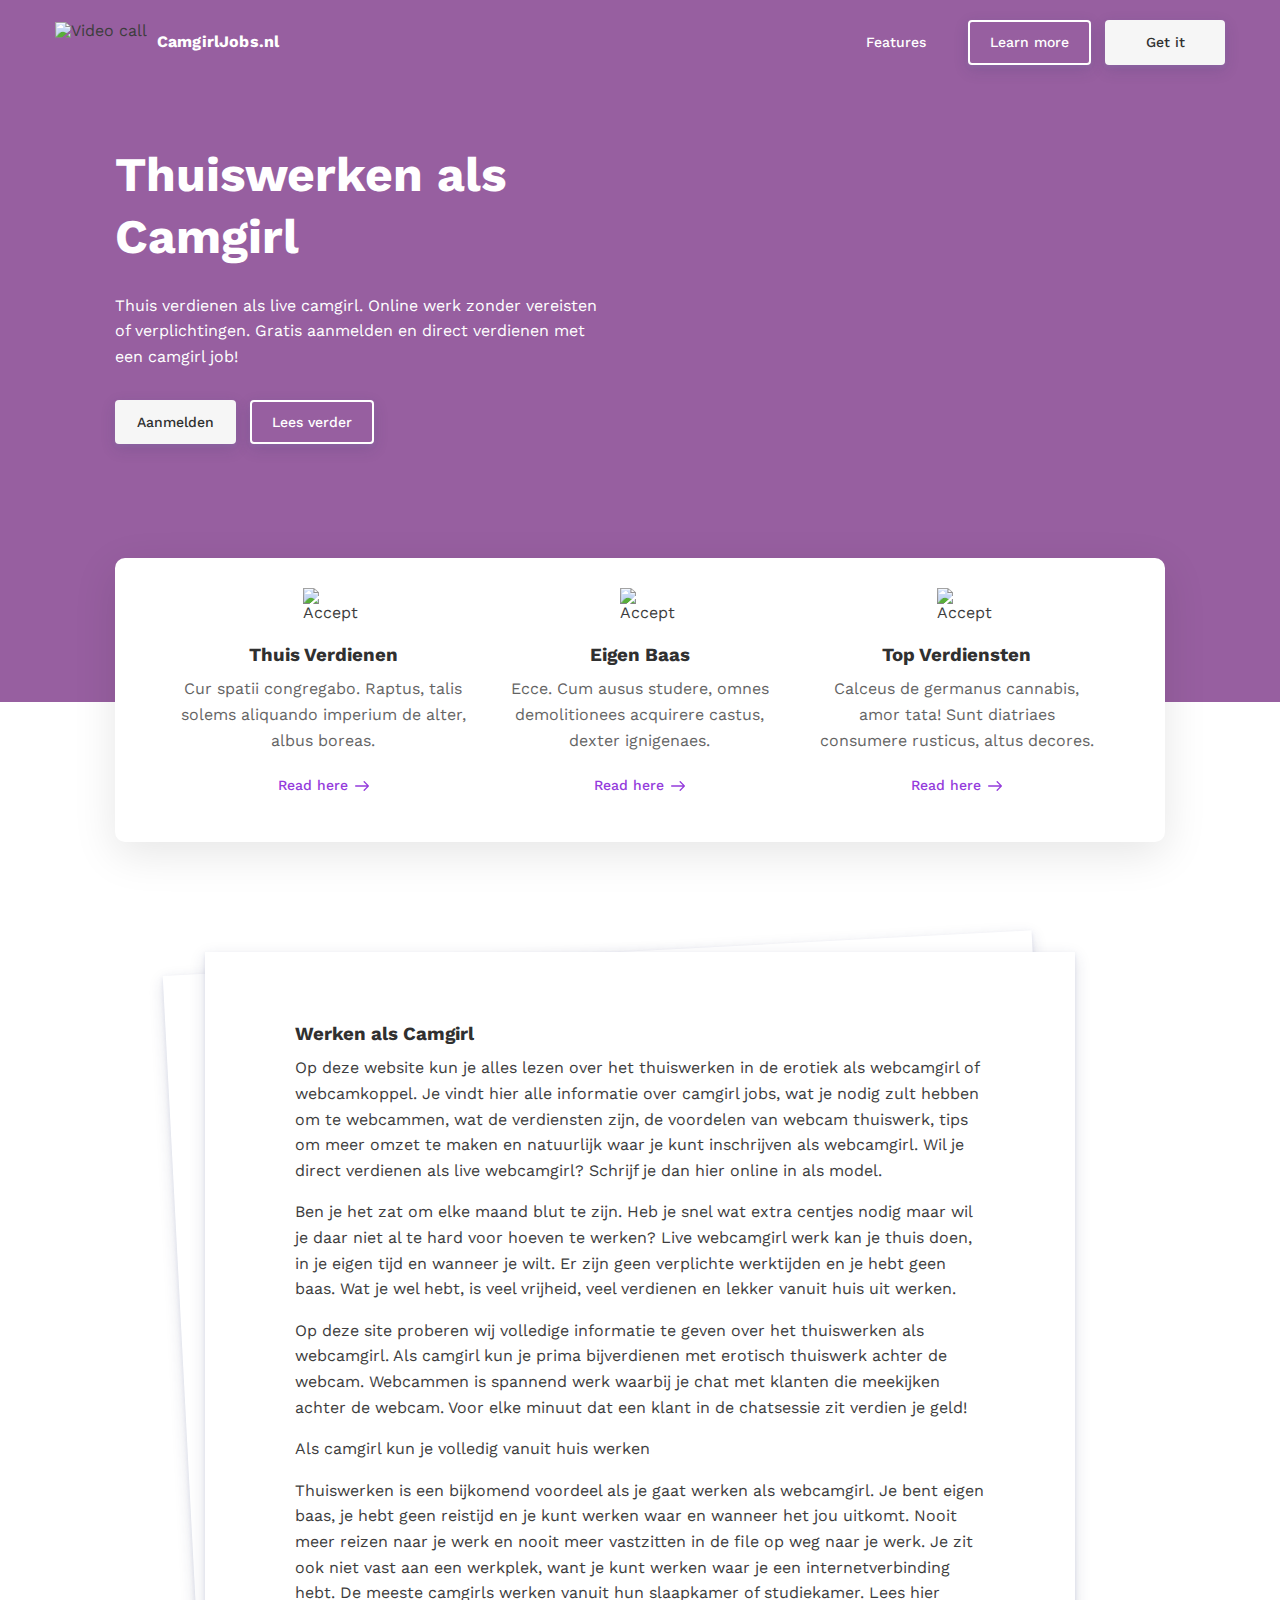
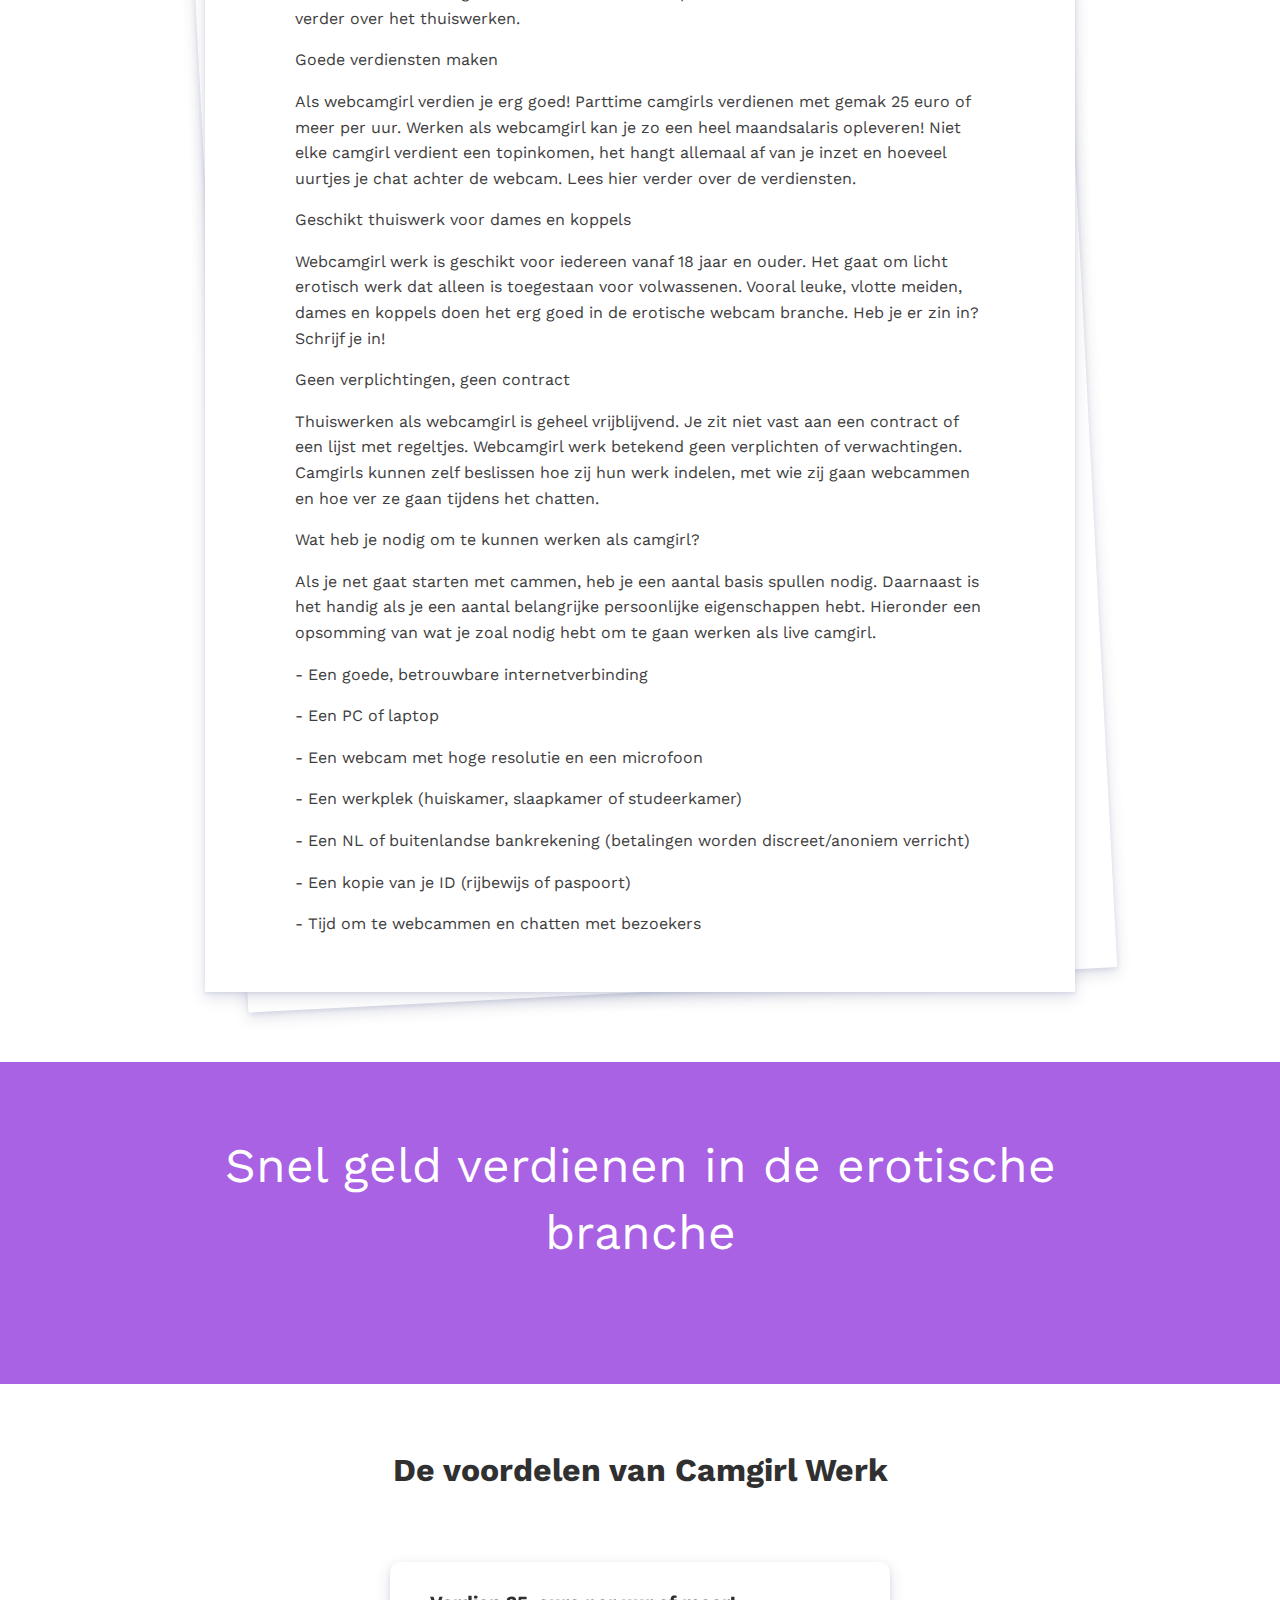
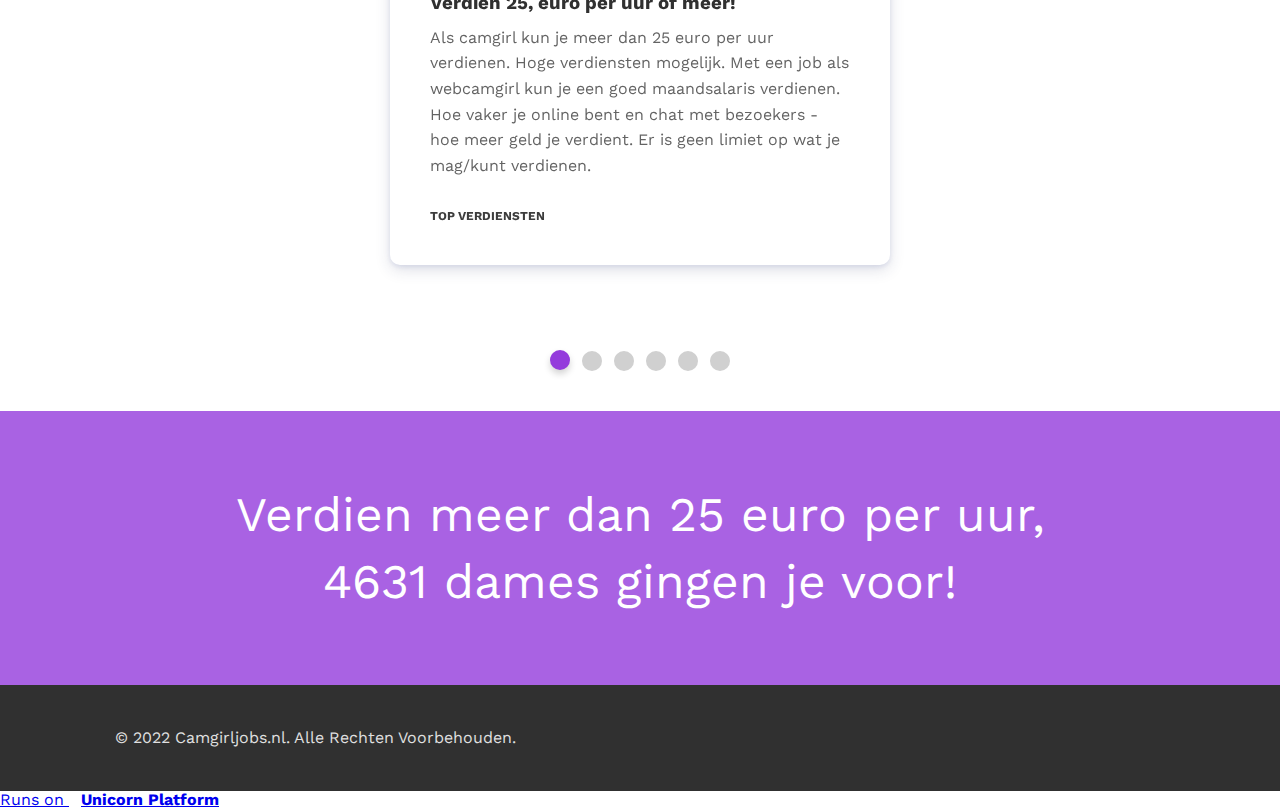
==== commit 90b44a54: "Add files via upload" ====
--- a/index.html
+++ b/index.html
@@ -1,253 +1,778 @@
+
 <!DOCTYPE html>
-<html  >
+<html class="style-purple-1  custom_fonts comps live_website" lang="nl">
+
+
 <head>
-  <!-- Site made with Mobirise Website Builder v5.5.2, https://mobirise.com -->
-  <meta charset="UTF-8">
-  <meta http-equiv="X-UA-Compatible" content="IE=edge">
-  <meta name="generator" content="Mobirise v5.5.2, mobirise.com">
-  <meta name="viewport" content="width=device-width, initial-scale=1, minimum-scale=1">
-  <link rel="shortcut icon" href="assets/images/mbr-112x154.png" type="image/x-icon">
-  <meta name="description" content="Thuiswerken als live camgirl. Verdien geld met webcammen en chatten.">
-  
-  
-  <title>Home</title>
-  <link rel="stylesheet" href="assets/web/assets/mobirise-icons2/mobirise2.css">
-  <link rel="stylesheet" href="assets/web/assets/mobirise-icons/mobirise-icons.css">
-  <link rel="stylesheet" href="assets/bootstrap/css/bootstrap.min.css">
-  <link rel="stylesheet" href="assets/bootstrap/css/bootstrap-grid.min.css">
-  <link rel="stylesheet" href="assets/bootstrap/css/bootstrap-reboot.min.css">
-  <link rel="stylesheet" href="assets/dropdown/css/style.css">
-  <link rel="stylesheet" href="assets/socicon/css/styles.css">
-  <link rel="stylesheet" href="assets/theme/css/style.css">
-  <link rel="preload" href="https://fonts.googleapis.com/css?family=Lora:400,500,600,700,400i,500i,600i,700i&display=swap" as="style" onload="this.onload=null;this.rel='stylesheet'">
-  <noscript><link rel="stylesheet" href="https://fonts.googleapis.com/css?family=Lora:400,500,600,700,400i,500i,600i,700i&display=swap"></noscript>
-  <link rel="preload" href="https://fonts.googleapis.com/css?family=Ubuntu:300,300i,400,400i,500,500i,700,700i&display=swap" as="style" onload="this.onload=null;this.rel='stylesheet'">
-  <noscript><link rel="stylesheet" href="https://fonts.googleapis.com/css?family=Ubuntu:300,300i,400,400i,500,500i,700,700i&display=swap"></noscript>
-  <link rel="preload" as="style" href="assets/mobirise/css/mbr-additional.css"><link rel="stylesheet" href="assets/mobirise/css/mbr-additional.css" type="text/css">
-  
-  
-  
+	<!-- This page is running on Unicorn Platform. -->
+	<meta charset="utf-8">
+	<meta name="viewport" content="width=device-width, initial-scale=1">
+	<link rel="alternate" href="https://camgirljobs-nl.unicornplatform.page/?nocache=71972&amp;as_file=true&amp;file_name=index" hreflang="nl" />
+	<link rel="stylesheet" href="static/css/main.css"><script src="static/js/main.js" defer></script>
+	
+		<link href="https://fonts.googleapis.com/css?family=Work+Sans:400,500,700&display=swap" rel="stylesheet">
+	
+	
+		<link rel="icon" type="image/png" href="https://ucarecdn.com/b6d27f7d-0615-4a68-9240-f317f33c0286/" sizes="16x16" />
+	
+	<meta property="og:type" content="website">
+    
+        <title>camgirljobs-nl</title>
+        <meta property="og:title" content="camgirljobs-nl" />
+        <meta name="twitter:title" content="camgirljobs-nl" />
+    
+    
+        <meta name="description" content="camgirljobs-nl">
+        <meta property="og:description" content="camgirljobs-nl"/>
+        <meta name="twitter:description" content="camgirljobs-nl" />
+    
+	
+  
+  <link href="https://camgirljobs-nl.unicornplatform.page/" rel="canonical"><meta name="twitter:url" content="https://camgirljobs-nl.unicornplatform.page/"><meta property="og:url" content="https://camgirljobs-nl.unicornplatform.page/">
+	
+	
+	
   
 </head>
-<body>
-  
-  <section data-bs-version="5.1" class="menu menu2 cid-sSKTGlrcEg" once="menu" id="menu2-0">
-    
-    <nav class="navbar navbar-dropdown navbar-expand-lg">
-        <div class="container">
-            <div class="navbar-brand">
-                
-                <span class="navbar-caption-wrap"><a class="navbar-caption text-black display-7" href="https://mobiri.se">CamgirlJobs.nl</a></span>
-            </div>
-            <button class="navbar-toggler" type="button" data-toggle="collapse" data-bs-toggle="collapse" data-target="#navbarSupportedContent" data-bs-target="#navbarSupportedContent" aria-controls="navbarNavAltMarkup" aria-expanded="false" aria-label="Toggle navigation">
-                <div class="hamburger">
-                    <span></span>
-                    <span></span>
-                    <span></span>
-                    <span></span>
-                </div>
-            </button>
-            <div class="collapse navbar-collapse" id="navbarSupportedContent">
-                <ul class="navbar-nav nav-dropdown" data-app-modern-menu="true"><li class="nav-item"><a class="nav-link link text-black text-primary display-4" href="index.html">Home</a>
-                    </li></ul>
-                
-                <div class="navbar-buttons mbr-section-btn"><a class="btn btn-primary display-4" href="aanmelden.html">Aanmelden</a></div>
-            </div>
-        </div>
-    </nav>
-</section>
-
-<section data-bs-version="5.1" class="header1 cid-sSKTH2VSTp" id="header1-1">
-
-    
-
-    <div class="mbr-overlay" style="opacity: 0.7; background-color: rgb(250, 250, 250);"></div>
-
-    <div class="container">
-        <div class="row">
-            <div class="col-12 col-lg-5">
-                <h1 class="mbr-section-title mbr-fonts-style mb-3 display-1"><strong>Thuiswerken als Camgirl</strong></h1>
-                
-                <p class="mbr-text mbr-fonts-style display-7">
-                    Thuis verdienen als live camgirl. Online werk zonder vereisten of verplichtingen. Gratis aanmelden en direct verdienen met een camgirl job!</p>
-                <div class="mbr-section-btn mt-3"><a class="btn btn-secondary display-4" href="https://mobiri.se">Direct Aanmelden</a></div>
-            </div>
-        </div>
-    </div>
-</section>
-
-<section data-bs-version="5.1" class="content5 cid-sSKTNWLbL6" id="content5-3">
-    
-    <div class="container">
-        <div class="row justify-content-center">
-            <div class="col-md-12 col-lg-10">
-                <h3 class="mbr-section-title mbr-fonts-style mb-4 display-2">
-                    <strong>Werken als Camgirl</strong></h3>
-                
-                <p class="mbr-text mbr-fonts-style display-7">Op deze website kun je alles lezen over het thuiswerken in de erotiek als webcamgirl of webcamkoppel. Je vindt hier alle informatie over camgirl jobs, wat je nodig zult hebben om te webcammen, wat de verdiensten zijn, de voordelen van webcam thuiswerk, tips om meer omzet te maken en natuurlijk waar je kunt inschrijven als webcamgirl. Wil je direct verdienen als live webcamgirl? Schrijf je dan hier online in als model.<br><br>Ben je het zat om elke maand blut te zijn. Heb je snel wat extra centjes nodig maar wil je daar niet al te hard voor hoeven te werken? Live webcamgirl werk kan je thuis doen, in je eigen tijd en wanneer je wilt. Er zijn geen verplichte werktijden en je hebt geen baas. Wat je wel hebt, is veel vrijheid, veel verdienen en lekker vanuit huis uit werken.<br><br>Op deze site proberen wij volledige informatie te geven over het thuiswerken als webcamgirl. Als camgirl kun je prima bijverdienen met erotisch thuiswerk achter de webcam. Webcammen is spannend werk waarbij je chat met klanten die meekijken achter de webcam. Voor elke minuut dat een klant in de chatsessie zit verdien je geld!<br><br><strong>Als camgirl kun je volledig vanuit huis werken</strong><br><br>Thuiswerken is een bijkomend voordeel als je gaat werken als webcamgirl. Je bent eigen baas, je hebt geen reistijd en je kunt werken waar en wanneer het jou uitkomt. Nooit meer reizen naar je werk en nooit meer vastzitten in de file op weg naar je werk. Je zit ook niet vast aan een werkplek, want je kunt werken waar je een internetverbinding hebt. De meeste camgirls werken vanuit hun slaapkamer of studiekamer. Lees hier verder over het thuiswerken.<br><br>Goede verdiensten maken<br><br>Als webcamgirl verdien je erg goed! Parttime camgirls verdienen met gemak 25 euro of meer per uur. Werken als webcamgirl kan je zo een heel maandsalaris opleveren! Niet elke camgirl verdient een topinkomen, het hangt allemaal af van je inzet en hoeveel uurtjes je chat achter de webcam. Lees hier verder over de verdiensten.<br><br>Geschikt thuiswerk voor dames en koppels<br><br>Webcamgirl werk is geschikt voor iedereen vanaf 18 jaar en ouder. Het gaat om licht erotisch werk dat alleen is toegestaan voor volwassenen. Vooral leuke, vlotte meiden, dames en koppels doen het erg goed in de erotische webcam branche. Heb je er zin in? Schrijf je in!<br><br>Geen verplichtingen, geen contract<br><br>Thuiswerken als webcamgirl is geheel vrijblijvend. Je zit niet vast aan een contract of een lijst met regeltjes. Webcamgirl werk betekend geen verplichten of verwachtingen. Camgirls kunnen zelf beslissen hoe zij hun werk indelen, met wie zij gaan webcammen en hoe ver ze gaan tijdens het chatten.<br><br>Wat heb je nodig om te kunnen werken als camgirl?<br><br>Als je net gaat starten met cammen, heb je een aantal basis spullen nodig. Daarnaast is het handig als je een aantal belangrijke persoonlijke eigenschappen hebt. Hieronder een opsomming van wat je zoal nodig hebt om te gaan werken als live camgirl.<br><br>- Een goede, betrouwbare internetverbinding<br>- Een PC of laptop<br>- Een webcam met hoge resolutie en een microfoon<br>- Een werkplek (huiskamer, slaapkamer of studeerkamer)<br>- Een NL of buitenlandse bankrekening (betalingen worden discreet/anoniem verricht)<br>- Een kopie van je ID (rijbewijs of paspoort)<br>- Tijd om te webcammen en chatten met bezoekers</p>
-            </div>
-        </div>
-    </div>
-</section>
-
-<section data-bs-version="5.1" class="info1 cid-sSY7EzZUez" id="info1-g">
-    
-    <div class="mbr-overlay" style="opacity: 0.5; background-color: rgb(0, 0, 0);"></div>
-    <div class="align-center container">
-        <div class="row justify-content-center">
-            <div class="col-12 col-lg-8">
-                <h3 class="mbr-section-title mb-4 mbr-fonts-style display-1"><strong>Snel geld verdienen in de erotische branche</strong></h3>
-                
-                <div class="mbr-section-btn"><a class="btn btn-white display-4" href="https://mobiri.se">Aanmelden</a></div>
-            </div>
-        </div>
-    </div>
-</section>
-
-<section data-bs-version="5.1" class="content17 cid-sSWa9cSqyE" id="content17-e">
-
-    
-
-    
-    
-    <div class="container">
+
+<body class="font-work-sans comps" id="53317-114025">
+
+    
+	
+	
+
+
+
+	<nav class="js-nav nav-02 ">
+		<div class="container container--large">
+			<div class="nav-02__box">
+				<div class="nav-02__logo"><a class="nav-02__link" href="/" target="_self">
+					
+						<img loading="lazy" class="nav-02__logo_img" src="https://ucarecdn.com/38aed4a7-3de0-406c-8042-56d72fe952e3/" height="41"
+
+								alt="Video call"/>
+					
+					
+						<span class="nav-02__logo_text  text-white ">CamgirlJobs.nl</span>
+					
+				</a></div>
+				<div class="nav-02__links js-menu">
+					<div class="nav-02__list_wrapper   nav-02__list_wrapper--black ">
+						<ul class="nav-02__list nav-02__list--desktop">
+                        
+                        
+                            
+
+
+    
         
-            <div class="row justify-content-center">
-                <div class="col-12 col-md-10">
-                    <div class="section-head align-center mb-4">
-                        <h3 class="mbr-section-title mb-0 mbr-fonts-style display-2"><strong>De voordelen van Camgirl Werk?</strong></h3>
+            
+                <li class="nav-02__item">
+                    
+                        <a
+                            class="button  button--white-outline button--empty "
+                                href="#" target="_blank"><span class="button__text">Features</span>
+                            </a>
+                    
+                </li>
+            
+        
+    
+
                         
-                    </div>
+							<li class="nav-02__item">
+								
+	
+<div class="buttons-set"><ul class="buttons-set__list"><li class="buttons-set__item"><a
+						 data-stripe-product-id="" data-stripe-mode="payment" data-successful-payment-url="" data-cancel-payment-url=""
+						class="button button--white-bg " href="/sign-up" target="_self"   ><span class="button__text">Get it</span></a></li><li class="buttons-set__item"><a
+						 data-stripe-product-id="" data-stripe-mode="payment" data-successful-payment-url="" data-cancel-payment-url=""
+						class="button button--white-outline " href="/product" target="_self"   ><span class="button__text">Learn more</span></a></li></ul></div>
+
+							</li>
+						</ul>
+						<ul class="nav-02__list nav-02__list--mobile">
+                            
+                            
+                                
+
+
+    
+        
+            
+                <li class="nav-02__item">
                     
-                    <div id="bootstrap-toggle" class="toggle-panel accordionStyles tab-content">
-                        <div class="card mb-3">
-                            <div class="card-header" role="tab" id="headingOne">
-                                <a role="button" class="collapsed panel-title text-black" data-toggle="collapse" data-bs-toggle="collapse" data-core="" href="#collapse1_3" aria-expanded="false" aria-controls="collapse1">
-                                    <h6 class="panel-title-edit mbr-fonts-style mb-0 display-7"><strong>Als camgirl kun je meer dan 25 euro per uur verdienen</strong></h6>
-                                    <span class="sign mbr-iconfont mbri-arrow-down"></span>
-                                </a>
-                            </div>
-                            <div id="collapse1_3" class="panel-collapse noScroll collapse" role="tabpanel" aria-labelledby="headingOne">
-                                <div class="panel-body">
-                                    <p class="mbr-fonts-style panel-text display-7">Hoge verdiensten mogelijk. Met een job als webcamgirl kun je een goed maandsalaris verdienen. Hoe vaker je online bent en chat met bezoekers - hoe meer geld je verdient. Er is geen limiet op wat je mag/kunt verdienen.</p>
-                                </div>
-                            </div>
+                        <a
+                            class="button  button--white-outline button--empty "
+                                href="#" target="_blank"><span class="button__text">Features</span>
+                            </a>
+                    
+                </li>
+            
+        
+    
+
+                            
+							<li class="nav-02__item">
+								
+	
+<div class="buttons-set"><ul class="buttons-set__list"><li class="buttons-set__item"><a
+						 data-stripe-product-id="" data-stripe-mode="payment" data-successful-payment-url="" data-cancel-payment-url=""
+						class="button button--white-bg " href="/sign-up" target="_self"   ><span class="button__text">Get it</span></a></li><li class="buttons-set__item"><a
+						 data-stripe-product-id="" data-stripe-mode="payment" data-successful-payment-url="" data-cancel-payment-url=""
+						class="button button--white-outline " href="/product" target="_self"   ><span class="button__text">Learn more</span></a></li></ul></div>
+
+							</li>
+						</ul>
+					</div>
+          
+            
+              <div class="nav-02__burger">
+	<button class="burger burger--black js-open-menu" type="button">
+		<div class="burger__box">
+			<div class="burger__inner"></div>
+		</div>
+	</button>
+</div>
+            
+          
+				</div>
+			</div>
+		</div>
+	</nav>
+
+
+
+  
+  
+  
+  
+	<div class="page-component__bg_image_box    page-component__bg_image_box--dark-bg  bg-mature-color  first_component   page-component__bg_image_box--has-image  " id="header-49-580541"  style="background-image: url('https://ucarecdn.com/19ce8c3f-c4e8-4fbe-b064-569000922458/')" >
+		
+  
+		<div class="page-component__bg_overlay_box "    style="opacity: 0.64"  %%>
+			
+		</div>
+    
+		<div class="page-component__wrapper" style="z-index: 14;padding-top:70px;">
+			
+	
+	
+	
+	
+	<header class="header-49">
+		<div class="container">
+			<div class="header-49__wrapper">
+				<div class="header-49__text_box">
+					
+						
+							<h1 class="heading heading--accent  text-white" >Thuiswerken als Camgirl</h1>
+						
+					
+					
+						<div class="content_box  text-white"><p>Thuis verdienen als live camgirl. Online werk zonder vereisten of verplichtingen. Gratis aanmelden en direct verdienen met een camgirl job!</p>
+</div>
+					
+					<div class="header-49__buttons_box">
+						
+	
+<div class="buttons-set"><ul class="buttons-set__list"><li class="buttons-set__item"><a
+				 data-stripe-product-id="" data-stripe-mode="payment" data-successful-payment-url="" data-cancel-payment-url=""
+
+				 class="button button--white-bg " href="#" target="_self"   ><span class="button__text">Aanmelden</span></a></li><li class="buttons-set__item"><a
+				 data-stripe-product-id="" data-stripe-mode="payment" data-successful-payment-url="" data-cancel-payment-url=""
+
+				 class="button button--white-outline " href="#" target="_self"   ><span class="button__text">Lees verder</span></a></li></ul></div>
+
+					</div>
+				</div>
+				<div class="header-49__img_box">
+					
+				</div>
+			</div>
+		</div>
+		<div class="container">
+			<ul class="header-49__features_list">
+				
+					
+						<li class="header-49__feature">
+							
+								<div class="header-49__icon">
+									
+
+	
+	
+		<img loading="lazy" src="https://ucarecdn.com/107f40c0-c93c-4129-8269-be8b9837c3aa/accept.png" alt="Accept" class="header-49__icon" height="40"/>
+	
+
+								</div>
+							
+							<div class="header-49__text_box">
+								<h3 class="header-49__feature_title">Thuis Verdienen</h3>
+								<div class="header-49__text content_box ">Cur spatii congregabo. Raptus, talis solems aliquando imperium de alter, albus boreas.</div>
+								
+									
+
+
+
+
+	
+		<a
+
+				 data-stripe-product-id="" data-stripe-mode="payment" data-successful-payment-url="" data-cancel-payment-url=""
+
+				class="button button--empty  button--accent-outline"
+				href="/"
+						target="_blank"   
+		>
+			<span class="button__text">Read here</span>
+			<span class="icon">
+		        <svg
+				        viewBox="0 0 13 10" xmlns="http://www.w3.org/2000/svg"><path
+				        d="M12.823 4.164L8.954.182a.592.592 0 0 0-.854 0 .635.635 0 0 0 0 .88l2.836 2.92H.604A.614.614 0 0 0 0 4.604c0 .344.27.622.604.622h10.332L8.1 8.146a.635.635 0 0 0 0 .88.594.594 0 0 0 .854 0l3.869-3.982a.635.635 0 0 0 0-.88z"
+				        fill-rule="nonzero" fill="#00396B"></path>
+		        </svg>
+            </span>
+		</a>
+	
+
+								
+							</div>
+						</li>
+					
+				
+					
+						<li class="header-49__feature">
+							
+								<div class="header-49__icon">
+									
+
+	
+	
+		<img loading="lazy" src="https://ucarecdn.com/58b417a3-f0a2-4635-98fe-e355cf2482da/accept.png" alt="Accept" class="header-49__icon" height="40"/>
+	
+
+								</div>
+							
+							<div class="header-49__text_box">
+								<h3 class="header-49__feature_title">Eigen Baas</h3>
+								<div class="header-49__text content_box ">Ecce. Cum ausus studere, omnes demolitionees acquirere castus, dexter ignigenaes.</div>
+								
+									
+
+
+
+
+	
+		<a
+
+				 data-stripe-product-id="" data-stripe-mode="payment" data-successful-payment-url="" data-cancel-payment-url=""
+
+				class="button button--empty  button--accent-outline"
+				href="/"
+						target="_blank"   
+		>
+			<span class="button__text">Read here</span>
+			<span class="icon">
+		        <svg
+				        viewBox="0 0 13 10" xmlns="http://www.w3.org/2000/svg"><path
+				        d="M12.823 4.164L8.954.182a.592.592 0 0 0-.854 0 .635.635 0 0 0 0 .88l2.836 2.92H.604A.614.614 0 0 0 0 4.604c0 .344.27.622.604.622h10.332L8.1 8.146a.635.635 0 0 0 0 .88.594.594 0 0 0 .854 0l3.869-3.982a.635.635 0 0 0 0-.88z"
+				        fill-rule="nonzero" fill="#00396B"></path>
+		        </svg>
+            </span>
+		</a>
+	
+
+								
+							</div>
+						</li>
+					
+				
+					
+						<li class="header-49__feature">
+							
+								<div class="header-49__icon">
+									
+
+	
+	
+		<img loading="lazy" src="https://ucarecdn.com/7df24af6-bc41-4467-8244-128f1373acce/accept.png" alt="Accept" class="header-49__icon" height="40"/>
+	
+
+								</div>
+							
+							<div class="header-49__text_box">
+								<h3 class="header-49__feature_title">Top Verdiensten</h3>
+								<div class="header-49__text content_box ">Calceus de germanus cannabis, amor tata! Sunt diatriaes consumere rusticus, altus decores.</div>
+								
+									
+
+
+
+
+	
+		<a
+
+				 data-stripe-product-id="" data-stripe-mode="payment" data-successful-payment-url="" data-cancel-payment-url=""
+
+				class="button button--empty  button--accent-outline"
+				href="/"
+						target="_blank"   
+		>
+			<span class="button__text">Read here</span>
+			<span class="icon">
+		        <svg
+				        viewBox="0 0 13 10" xmlns="http://www.w3.org/2000/svg"><path
+				        d="M12.823 4.164L8.954.182a.592.592 0 0 0-.854 0 .635.635 0 0 0 0 .88l2.836 2.92H.604A.614.614 0 0 0 0 4.604c0 .344.27.622.604.622h10.332L8.1 8.146a.635.635 0 0 0 0 .88.594.594 0 0 0 .854 0l3.869-3.982a.635.635 0 0 0 0-.88z"
+				        fill-rule="nonzero" fill="#00396B"></path>
+		        </svg>
+            </span>
+		</a>
+	
+
+								
+							</div>
+						</li>
+					
+				
+					
+				
+			</ul>
+		</div>
+	</header>
+
+		</div>
+	</div>
+
+  
+  
+  
+  
+	<div class="page-component__bg_image_box    bg-white-color   " id="text-02-896121" >
+		
+  
+		<div class="page-component__bg_overlay_box " %%>
+			
+		</div>
+    
+		<div class="page-component__wrapper" style="z-index: 13;padding-top:30px;padding-bottom:30px;">
+			
+	
+	
+	<section>
+		<div class="text--02">
+			<div class="container container--mid">
+				<div class="text--02__box">
+					<div class="text--02__content_box text--02__content_box--bottom"></div>
+					<div class="text--02__content_box text--02__content_box--top">
+						
+						
+							<h3>Werken als Camgirl</h3>
+						
+						
+							<div class="content_box">
+								<div><p>Op deze website kun je alles lezen over het thuiswerken in de erotiek als webcamgirl of webcamkoppel. Je vindt hier alle informatie over camgirl jobs, wat je nodig zult hebben om te webcammen, wat de verdiensten zijn, de voordelen van webcam thuiswerk, tips om meer omzet te maken en natuurlijk waar je kunt inschrijven als webcamgirl. Wil je direct verdienen als live webcamgirl? Schrijf je dan hier online in als model.</p>
+<p></p>
+<p>Ben je het zat om elke maand blut te zijn. Heb je snel wat extra centjes nodig maar wil je daar niet al te hard voor hoeven te werken? Live webcamgirl werk kan je thuis doen, in je eigen tijd en wanneer je wilt. Er zijn geen verplichte werktijden en je hebt geen baas. Wat je wel hebt, is veel vrijheid, veel verdienen en lekker vanuit huis uit werken.</p>
+<p></p>
+<p>Op deze site proberen wij volledige informatie te geven over het thuiswerken als webcamgirl. Als camgirl kun je prima bijverdienen met erotisch thuiswerk achter de webcam. Webcammen is spannend werk waarbij je chat met klanten die meekijken achter de webcam. Voor elke minuut dat een klant in de chatsessie zit verdien je geld!</p>
+<p></p>
+<p>Als camgirl kun je volledig vanuit huis werken</p>
+<p></p>
+<p>Thuiswerken is een bijkomend voordeel als je gaat werken als webcamgirl. Je bent eigen baas, je hebt geen reistijd en je kunt werken waar en wanneer het jou uitkomt. Nooit meer reizen naar je werk en nooit meer vastzitten in de file op weg naar je werk. Je zit ook niet vast aan een werkplek, want je kunt werken waar je een internetverbinding hebt. De meeste camgirls werken vanuit hun slaapkamer of studiekamer. Lees hier verder over het thuiswerken.</p>
+<p></p>
+<p>Goede verdiensten maken</p>
+<p></p>
+<p>Als webcamgirl verdien je erg goed! Parttime camgirls verdienen met gemak 25 euro of meer per uur. Werken als webcamgirl kan je zo een heel maandsalaris opleveren! Niet elke camgirl verdient een topinkomen, het hangt allemaal af van je inzet en hoeveel uurtjes je chat achter de webcam. Lees hier verder over de verdiensten.</p>
+<p></p>
+<p>Geschikt thuiswerk voor dames en koppels</p>
+<p></p>
+<p>Webcamgirl werk is geschikt voor iedereen vanaf 18 jaar en ouder. Het gaat om licht erotisch werk dat alleen is toegestaan voor volwassenen. Vooral leuke, vlotte meiden, dames en koppels doen het erg goed in de erotische webcam branche. Heb je er zin in? Schrijf je in!</p>
+<p></p>
+<p>Geen verplichtingen, geen contract</p>
+<p></p>
+<p>Thuiswerken als webcamgirl is geheel vrijblijvend. Je zit niet vast aan een contract of een lijst met regeltjes. Webcamgirl werk betekend geen verplichten of verwachtingen. Camgirls kunnen zelf beslissen hoe zij hun werk indelen, met wie zij gaan webcammen en hoe ver ze gaan tijdens het chatten.</p>
+<p></p>
+<p>Wat heb je nodig om te kunnen werken als camgirl?</p>
+<p></p>
+<p>Als je net gaat starten met cammen, heb je een aantal basis spullen nodig. Daarnaast is het handig als je een aantal belangrijke persoonlijke eigenschappen hebt. Hieronder een opsomming van wat je zoal nodig hebt om te gaan werken als live camgirl.</p>
+<p></p>
+<p>- Een goede, betrouwbare internetverbinding</p>
+<p>- Een PC of laptop</p>
+<p>- Een webcam met hoge resolutie en een microfoon</p>
+<p>- Een werkplek (huiskamer, slaapkamer of studeerkamer)</p>
+<p>- Een NL of buitenlandse bankrekening (betalingen worden discreet/anoniem verricht)</p>
+<p>- Een kopie van je ID (rijbewijs of paspoort)</p>
+<p>- Tijd om te webcammen en chatten met bezoekers</p>
+</div>
+							</div>
+						
+						<div class="text--02__link_box">
+							
+	
+
+
+						</div>
+					</div>
+				</div>
+			</div>
+		</div>
+	</section>
+
+		</div>
+	</div>
+
+  
+  
+  
+  
+	<div class="page-component__bg_image_box    page-component__bg_image_box--dark-bg  bg-accent-color   page-component__bg_image_box--has-image  " id="text-04-483371"  style="background-image: url('https://ucarecdn.com/f76ff0fd-7425-41cf-8cea-2ecb02adc96a/')" >
+		
+  
+		<div class="page-component__bg_overlay_box "    style="opacity: 0.8"  %%>
+			
+		</div>
+    
+		<div class="page-component__wrapper" style="z-index: 12;padding-top:70px;padding-bottom:70px;">
+			
+	
+	<section>
+		<div class="text--04">
+			<div class="container container--mid">
+				
+					<div class="content_box  text-white">
+						<div class="text--04__big_text  text-white" ><p>Snel geld verdienen in de erotische branche</p>
+<p></p>
+</div>
+					</div>
+				
+				<div class="bottom_cta">
+					
+	
+
+
+				</div>
+			</div>
+		</div>
+	</section>
+
+		</div>
+	</div>
+
+  
+  
+  
+  
+	<div class="page-component__bg_image_box    bg-white-color   " id="posts-03-729511" >
+		
+  
+		<div class="page-component__bg_overlay_box " %%>
+			
+		</div>
+    
+		<div class="page-component__wrapper" style="z-index: 11;padding-top:50px;">
+			
+	
+	<div class="posts-03  slider_with_dots_inside ">
+		
+
+
+	
+	
+	<div class="container container--small">
+		<div class="title-box title-box--center">
+			
+				
+					<h2 class="heading " >De voordelen van Camgirl Werk</h2>
+				
+			
+			
+		</div>
+	</div>
+
+		<div class="container">
+			<div class="slider">
+				<div class="slider__box js-slider" data-slider-config="{&quot;arrows&quot;: true, &quot;dots&quot;: true, &quot;infinite&quot;: true, &quot;speed&quot;: 300, &quot;fade&quot;: false, &quot;cssEase&quot;: &quot;ease&quot;, &quot;adaptiveHeight&quot;: false, &quot;lazyLoad&quot;: &quot;ondemand&quot;}"
+				>
+					
+						<div class="posts-03__item ">
+							<div class="posts-03__wrapper  posts-03__wrapper--small">
+								
+								<div class="posts-03__text_box  posts-03__text_box--no-thumb">
+									<div class="posts-03__body">
+										
+										
+											<h3 class="posts-03__title">Verdien 25, euro per uur of meer!</h3>
+										
+										
+											<div class="content_box">
+												<div class="posts-03__text"><p>Als camgirl kun je meer dan 25 euro per uur verdienen. Hoge verdiensten mogelijk. Met een job als webcamgirl kun je een goed maandsalaris verdienen. Hoe vaker je online bent en chat met bezoekers - hoe meer geld je verdient. Er is geen limiet op wat je mag/kunt verdienen.</p>
+</div>
+											</div>
+										
+										
+											<span class="posts-03__author">Top Verdiensten</span>
+										
+									</div>
+									
+								</div>
+							</div>
+						</div>
+					
+						<div class="posts-03__item ">
+							<div class="posts-03__wrapper  posts-03__wrapper--small">
+								
+								<div class="posts-03__text_box  posts-03__text_box--no-thumb">
+									<div class="posts-03__body">
+										
+										
+											<h3 class="posts-03__title">Vrijblijvend aanmelden</h3>
+										
+										
+											<div class="content_box">
+												<div class="posts-03__text"><p>Direct aanmelden en vrijblijvend starten als webcamgirl. Je kunt makkelijk en kosteloos aanmelden. Bij het aanmelden zul je een aantal gegevens op moeten geven, maar je zit nergens aan vast. Geen contract of vereisten. Gewoon vrijblijvend aan het werk als webcamgirl.</p>
+</div>
+											</div>
+										
+										
+											<span class="posts-03__author">Geen contract</span>
+										
+									</div>
+									
+								</div>
+							</div>
+						</div>
+					
+						<div class="posts-03__item ">
+							<div class="posts-03__wrapper  posts-03__wrapper--small">
+								
+								<div class="posts-03__text_box  posts-03__text_box--no-thumb">
+									<div class="posts-03__body">
+										
+										
+											<h3 class="posts-03__title">Anoniem en onherkenbaar werken</h3>
+										
+										
+											<div class="content_box">
+												<div class="posts-03__text"><p>Anoniem en onherkenbaar werken is mogelijk. Met je gezicht in beeld tijdens het webcammen is niet verplicht. Sommige dames kiezen ervoor om een masker te dragen tijdens het cammen. Laat alleen datgene zien waar jij je comfortabel bij voelt en ga niet verder. Je werkt niet onder je eigen naam, maar met een modellennaam, zodat je anoniem blijft.</p>
+</div>
+											</div>
+										
+										
+											<span class="posts-03__author">Anoniem werken</span>
+										
+									</div>
+									
+								</div>
+							</div>
+						</div>
+					
+						<div class="posts-03__item ">
+							<div class="posts-03__wrapper  posts-03__wrapper--small">
+								
+								<div class="posts-03__text_box  posts-03__text_box--no-thumb">
+									<div class="posts-03__body">
+										
+										
+											<h3 class="posts-03__title">Verdien met chatten of webcammen</h3>
+										
+										
+											<div class="content_box">
+												<div class="posts-03__text"><p>Verdien geld met chatten en/of webcammen. Je mag kiezen hoe je geld verdient. Er zijn opties om te verdienen met chatten, live webcammen en berichten sturen. Diverse manieren om geld te verdienen als camgirl.</p>
+</div>
+											</div>
+										
+										
+											<span class="posts-03__author">Webcam werk</span>
+										
+									</div>
+									
+								</div>
+							</div>
+						</div>
+					
+						<div class="posts-03__item ">
+							<div class="posts-03__wrapper  posts-03__wrapper--small">
+								
+								<div class="posts-03__text_box  posts-03__text_box--no-thumb">
+									<div class="posts-03__body">
+										
+										
+											<h3 class="posts-03__title">Niets is verplicht</h3>
+										
+										
+											<div class="content_box">
+												<div class="posts-03__text"><p>Vrijblijvend werk zonder verplichtingen of contractvoorwaarden. Vrijblijvend werk zonder verplichtingen of regeltjes. Werken als camgirl is geheel vrijblijvend. Je mag zelf bepalen wat je doet tijdens het chatten en webcammen. Niets is verplicht.</p>
+</div>
+											</div>
+										
+										
+											<span class="posts-03__author">Vrijblijvend werk</span>
+										
+									</div>
+									
+								</div>
+							</div>
+						</div>
+					
+						<div class="posts-03__item ">
+							<div class="posts-03__wrapper  posts-03__wrapper--small">
+								
+								<div class="posts-03__text_box  posts-03__text_box--no-thumb">
+									<div class="posts-03__body">
+										
+										
+											<h3 class="posts-03__title">Voor dames en stellen van 18+</h3>
+										
+										
+											<div class="content_box">
+												<div class="posts-03__text"><p>Geschikt voor 18+ dames en koppels. Webcamgirl werk is vooral geschikt voor volwassen meiden (18+), dames en stellen. Webcamgirl werk is licht erotisch werk waar je minstens 18 jaar voor moet zijn. Als je van erotiek, spanning en seks houdt dan is een camgirl job zeker wat voor jou!</p>
+</div>
+											</div>
+										
+										
+											<span class="posts-03__author">18+ Thuiswerk</span>
+										
+									</div>
+									
+								</div>
+							</div>
+						</div>
+					
+				</div>
+			</div>
+			<div class="bottom_cta">
+				
+	
+
+
+			</div>
+		</div>
+	</div>
+
+		</div>
+	</div>
+
+  
+  
+  
+  
+	<div class="page-component__bg_image_box    page-component__bg_image_box--dark-bg  bg-accent-color   page-component__bg_image_box--has-image  " id="text-04-21721"  style="background-image: url('https://ucarecdn.com/0f51e4e7-8404-4380-8564-3eea1d2e3ac9/')" >
+		
+  
+		<div class="page-component__bg_overlay_box "    style="opacity: 0.8"  %%>
+			
+		</div>
+    
+		<div class="page-component__wrapper" style="z-index: 10;padding-top:70px;padding-bottom:70px;">
+			
+	
+	<section>
+		<div class="text--04">
+			<div class="container container--mid">
+				
+					<div class="content_box  text-white">
+						<div class="text--04__big_text  text-white" ><p>Verdien meer dan 25 euro per uur, 4631 dames gingen je voor!</p>
+</div>
+					</div>
+				
+				<div class="bottom_cta">
+					
+	
+
+
+				</div>
+			</div>
+		</div>
+	</section>
+
+		</div>
+	</div>
+
+
+	
+
+
+
+    
+	
+	
+        <div class="bg-black-color  text-white ">
+            <footer class="footer-02" id="footer">
+                <div class="container">
+                    <div class="footer-02__wrapper">
+                        <div class="footer-02__text content_box">&copy; 2022&nbsp;<p>Camgirljobs.nl. Alle Rechten Voorbehouden.</p>
+
                         </div>
-                        <div class="card mb-3">
-                            <div class="card-header" role="tab" id="headingTwo">
-                                <a role="button" class="collapsed panel-title text-black" data-toggle="collapse" data-bs-toggle="collapse" data-core="" href="#collapse2_3" aria-expanded="false" aria-controls="collapse2">
-                                    <h6 class="panel-title-edit mbr-fonts-style mb-0 display-7"><strong>Direct aanmelden en vrijblijvend starten als webcamgirl</strong></h6>
-                                    <span class="sign mbr-iconfont mbri-arrow-down"></span>
-                                </a>
-
-                            </div>
-                            <div id="collapse2_3" class="panel-collapse noScroll collapse" role="tabpanel" aria-labelledby="headingTwo">
-                                <div class="panel-body">
-                                    <p class="mbr-fonts-style panel-text display-7">Je kunt makkelijk en kosteloos aanmelden. Bij het aanmelden zul je een aantal gegevens op moeten geven, maar je zit nergens aan vast. Geen contract of vereisten. Gewoon vrijblijvend aan het werk als webcamgirl.</p>
-                                </div>
-                            </div>
-                        </div>
-                        <div class="card mb-3">
-                            <div class="card-header" role="tab" id="headingThree">
-                                <a role="button" class="collapsed panel-title text-black" data-toggle="collapse" data-bs-toggle="collapse" data-core="" href="#collapse3_3" aria-expanded="false" aria-controls="collapse3">
-                                    <h6 class="panel-title-edit mbr-fonts-style mb-0 display-7"><strong>Anoniem en onherkenbaar werken is mogelijk</strong></h6>
-                                    <span class="sign mbr-iconfont mbri-arrow-down"></span>
-                                </a>
-                            </div>
-                            <div id="collapse3_3" class="panel-collapse noScroll collapse" role="tabpanel" aria-labelledby="headingThree">
-                                <div class="panel-body">
-                                    <p class="mbr-fonts-style panel-text display-7">Met je gezicht in beeld tijdens het webcammen is niet verplicht. Sommige dames kiezen ervoor om een masker te dragen tijdens het cammen. Laat alleen datgene zien waar jij je comfortabel bij voelt en ga niet verder. Je werkt niet onder je eigen naam, maar met een modellennaam, zodat je anoniem blijft. </p>
-                                </div>
-                            </div>
-                        </div>
-                        <div class="card mb-3">
-                            <div class="card-header" role="tab" id="headingThree">
-                                <a role="button" class="collapsed panel-title text-black" data-toggle="collapse" data-bs-toggle="collapse" data-core="" href="#collapse4_3" aria-expanded="false" aria-controls="collapse4">
-                                    <h6 class="panel-title-edit mbr-fonts-style mb-0 display-7"><strong>Verdien geld met chatten en/of webcammen</strong></h6>
-                                    <span class="sign mbr-iconfont mbri-arrow-down"></span>
-                                </a>
-                            </div>
-                            <div id="collapse4_3" class="panel-collapse noScroll collapse" role="tabpanel" aria-labelledby="headingThree">
-                                <div class="panel-body">
-                                    <p class="mbr-fonts-style panel-text display-7">
-                                       Je mag kiezen hoe je geld verdient. Er zijn opties om te verdienen met chatten, live webcammen en berichten sturen. Diverse manieren om geld te verdienen als camgirl.</p>
-                                </div>
-                            </div>
-                        </div>
-                        <div class="card mb-3">
-                            <div class="card-header" role="tab" id="headingThree">
-                                <a role="button" class="collapsed panel-title text-black" data-toggle="collapse" data-bs-toggle="collapse" data-core="" href="#collapse5_3" aria-expanded="false" aria-controls="collapse5">
-                                   <h6 class="panel-title-edit mbr-fonts-style mb-0 display-7"><strong>Vrijblijvend werk zonder verplichtingen of contractvoorwaarden</strong></h6>
-                                        <span class="mbr-iconfont mobi-mbri-arrow-down mobi-mbri"></span>
-                                </a>
-                            </div>
-                            <div id="collapse5_3" class="panel-collapse noScroll collapse" role="tabpanel" aria-labelledby="headingThree">
-                                <div class="panel-body">
-                                    <p class="mbr-fonts-style panel-text display-7">
-                                       Vrijblijvend werk zonder verplichtingen of regeltjes. Werken als camgirl is geheel vrijblijvend. Je mag zelf bepalen wat je doet tijdens het chatten en webcammen. Niets is verplicht.</p>
-                                </div>
-                            </div>
-                        </div>
-                        <div class="card mb-3">
-                            <div class="card-header" role="tab" id="headingThree">
-                                <a role="button" class="collapsed panel-title text-black" data-toggle="collapse" data-bs-toggle="collapse" data-core="" href="#collapse6_3" aria-expanded="false" aria-controls="collapse6">
-                                    <h6 class="panel-title-edit mbr-fonts-style mb-0 display-7"><strong>Geschikt voor 18+ dames en koppels</strong></h6>
-                                    <span class="mbr-iconfont mobi-mbri-arrow-down mobi-mbri"></span>
-                                </a>
-                            </div>
-                            <div id="collapse6_3" class="panel-collapse noScroll collapse" role="tabpanel" aria-labelledby="headingThree">
-                                <div class="panel-body">
-                                    <p class="mbr-fonts-style panel-text display-7">
-                                       Webcamgirl werk is vooral geschikt voor volwassen meiden (18+), dames en stellen. Webcamgirl werk is licht erotisch werk waar je minstens 18 jaar voor moet zijn. Als je van erotiek, spanning en seks houdt dan is een camgirl job zeker wat voor jou!</p>
-                                </div>
-                            </div>
-                        </div>
+                        <div class="social-buttons  "><ul class="social-buttons__list"></ul></div>
                     </div>
                 </div>
-            </div>
+            </footer>
         </div>
-</section>
-
-<section data-bs-version="5.1" class="content6 cid-sSYdwto2qD" id="content6-n">
-    
-    <div class="container">
-        <div class="row justify-content-center">
-            <div class="col-md-12 col-lg-10">
-                <hr class="line">
-                <p class="mbr-text align-center mbr-fonts-style my-4 display-2">Verdien meer dan 25 euro per uur, 4631 dames gingen je voor!</p>
-                <hr class="line">
-            </div>
-        </div>
-    </div>
-</section>
-
-<section data-bs-version="5.1" class="footer3 cid-sSKU0w8KlC" once="footers" id="footer3-5">
-
-    
-
-    
-
-    <div class="container-fluid">
-        <div class="media-container-row align-center mbr-white">
-            <div class="row row-links">
-                <ul class="foot-menu">
-                    
-                    
-                    
-                    
-                    
-                <li class="foot-menu-item mbr-fonts-style display-7">
-                        <a class="text-white text-primary" href="index.html">Home</a></li></ul>
-            </div>
-            
-            <div class="row row-copirayt">
-                <p class="mbr-text mb-0 mbr-fonts-style mbr-white align-center display-7">
-                    © Copyright 2022 Camgirljobs.nl. Alle Rechten Voorbehouden.</p>
-            </div>
-        </div>
-    </div>
-</section><section style="background-color: #fff; font-family: -apple-system, BlinkMacSystemFont, 'Segoe UI', 'Roboto', 'Helvetica Neue', Arial, sans-serif; color:#aaa; font-size:12px; padding: 0; align-items: center; display: flex;"><a href="https://mobirise.site/x" style="flex: 1 1; height: 3rem; padding-left: 1rem;"></a><p style="flex: 0 0 auto; margin:0; padding-right:1rem;">Created with Mobirise - <a href="https://mobirise.site/l" style="color:#aaa;">See it</a></p></section><script src="assets/bootstrap/js/bootstrap.bundle.min.js"></script>  <script src="assets/smoothscroll/smooth-scroll.js"></script>  <script src="assets/ytplayer/index.js"></script>  <script src="assets/dropdown/js/navbar-dropdown.js"></script>  <script src="assets/mbr-switch-arrow/mbr-switch-arrow.js"></script>  <script src="assets/theme/js/script.js"></script>  
-  
-  
+	
+
+
+
+	<div class="by-unicorn-platform by-unicorn-platform--fixed ">
+  <a class="by-unicorn-platform__link" href="https://unicornplatform.com/?ref=user_website" target="_blank" title="This page was made in Unicorn Platform">Runs on
+        <img loading="lazy" class="by-unicorn-platform__logo" src="https://app.unicornplatform.com/static/img/logos/unicorn-platform-logo.svg" height="12" width="12" alt="Unicorn Platform logo"><b>Unicorn Platform</b></a>
+</div>
+
+<div class="pswp" tabindex="-1" role="dialog" aria-hidden="true">
+	<div class="pswp__bg"></div>
+	<div class="pswp__scroll-wrap">
+		<div class="pswp__container">
+			<div class="pswp__item"></div>
+			<div class="pswp__item"></div>
+			<div class="pswp__item"></div>
+		</div>
+		<div class="pswp__ui pswp__ui--hidden">
+			<div class="pswp__top-bar">
+				<div class="pswp__counter"></div>
+				<button class="pswp__button pswp__button--close" title="Close (Esc)"></button>
+				<button class="pswp__button pswp__button--share" title="Share"></button>
+				<button class="pswp__button pswp__button--fs" title="Toggle fullscreen"></button>
+				<button class="pswp__button pswp__button--zoom" title="Zoom in/out"></button>
+				<div class="pswp__preloader">
+					<div class="pswp__preloader__icn">
+						<div class="pswp__preloader__cut">
+							<div class="pswp__preloader__donut"></div>
+						</div>
+					</div>
+				</div>
+			</div>
+			<div class="pswp__share-modal pswp__share-modal--hidden pswp__single-tap">
+				<div class="pswp__share-tooltip"></div>
+			</div>
+			<button class="pswp__button pswp__button--arrow--left" title="Previous (arrow left)"></button>
+			<button class="pswp__button pswp__button--arrow--right" title="Next (arrow right)"></button>
+			<div class="pswp__caption">
+				<div class="pswp__caption__center"></div>
+			</div>
+		</div>
+	</div>
+</div>
+
+
+<style>
+	.page-component__bg_image_box .page-component__bg_image_box .page-component__bg_overlay_box {
+        position: relative;
+	}
+	body .page-component__bg_overlay_box {
+		position: absolute;
+	}
+    .footer-02__text.content_box a{
+    	color: inherit !important;
+    }
+    .footer-04__info{
+	    font-size: 14px;
+    }
+</style>
+
+
+
+
+
+
 </body>
 </html>--- a/static/css/main.css
+++ b/static/css/main.css
@@ -0,0 +1 @@
+.style-blue-1 .fill-bg{fill:#CDD3FF}.style-blue-1 .fill-bg-light,.style-blue-1 .bg-accent-color .cta_button-28__check .fill-main *,.bg-accent-color .cta_button-28__check .fill-main .style-blue-1 *,.style-blue-1 .bg-accent-color .cta_button-28__check .button--accent-outline .icon svg * *,.bg-accent-color .cta_button-28__check .button--accent-outline .icon svg * .style-blue-1 *,.style-blue-1 .button--accent-outline .icon svg .bg-accent-color .cta_button-28__check * *,.button--accent-outline .icon svg .bg-accent-color .cta_button-28__check * .style-blue-1 *,.style-blue-1 .bg-accent-color .cta_button-28__check .button--accent-outline .button__system_icon svg * *,.bg-accent-color .cta_button-28__check .button--accent-outline .button__system_icon svg * .style-blue-1 *,.style-blue-1 .button--accent-outline .button__system_icon svg .bg-accent-color .cta_button-28__check * *,.button--accent-outline .button__system_icon svg .bg-accent-color .cta_button-28__check * .style-blue-1 *{fill:#E9F1FF}.style-blue-1 .stroke-light{stroke:#E9F1FF}.style-blue-1 .fill-main,.style-blue-1 .button--accent-outline .icon svg *,.button--accent-outline .icon svg .style-blue-1 *,.style-blue-1 .button--accent-outline .button__system_icon svg *,.button--accent-outline .button__system_icon svg .style-blue-1 *{fill:#4D61FC}.style-blue-1 .fill-secondary{fill:#00396B}.style-blue-1 .color-secondary,.style-blue-1 .cta_button-10__text{color:#00396B}.style-blue-1 .stroke-main{stroke:#4D61FC}.style-blue-1 .border-main,.style-blue-1 .content_box .fig-img .img.img-border,.content_box .fig-img .style-blue-1 .img.img-border,.style-blue-1 .content_box .image-tool--withBorder .image-tool__image,.content_box .image-tool--withBorder .style-blue-1 .image-tool__image,.style-blue-1 .comps .button--accent-outline,.comps .style-blue-1 .button--accent-outline,.style-blue-1 .text-input:focus,.style-blue-1 .textarea:focus,.style-blue-1 .store-button--white:hover,.style-blue-1 .select:focus,.style-blue-1 .pricing-02__card_box--accent,.style-blue-1 .pricing-03__hover,.style-blue-1 .pricing-04__card--accent,.style-blue-1 .pricing-04__hover,.style-blue-1 .pricing-05__hover,.style-blue-1 .bg-medium-color .cta_form-04__wrapper,.bg-medium-color .style-blue-1 .cta_form-04__wrapper,.style-blue-1 .bg-light-color .cta_form-04__wrapper,.bg-light-color .style-blue-1 .cta_form-04__wrapper,.style-blue-1 .bg-medium-color .cta_form-04__bottom,.bg-medium-color .style-blue-1 .cta_form-04__bottom,.style-blue-1 .bg-light-color .cta_form-04__bottom,.bg-light-color .style-blue-1 .cta_form-04__bottom,.style-blue-1 .bg-medium-color .cta_button-16__wrapper,.bg-medium-color .style-blue-1 .cta_button-16__wrapper,.style-blue-1 .bg-light-color .cta_button-16__wrapper,.bg-light-color .style-blue-1 .cta_button-16__wrapper,.style-blue-1 .bg-medium-color .links-02__list,.bg-medium-color .style-blue-1 .links-02__list,.style-blue-1 .bg-light-color .links-02__list,.bg-light-color .style-blue-1 .links-02__list,.style-blue-1 .faq-01__question:hover,.style-blue-1 .faq-03__question:hover,.style-blue-1 .features-09__item--new,.style-blue-1 .bg-medium-color .steps-01__number,.bg-medium-color .style-blue-1 .steps-01__number,.style-blue-1 .bg-light-color .steps-01__number,.bg-light-color .style-blue-1 .steps-01__number{border-color:#4D61FC}.style-blue-1 .color-main,.style-blue-1 .link,.style-blue-1 .feature__link,.style-blue-1 .testimonials-03__person_link,.style-blue-1 .faq-05__link,.style-blue-1 .features-16__link,.style-blue-1 .subheading,.style-blue-1 .content_box a,.content_box .style-blue-1 a,.style-blue-1 .comps .button--accent-outline,.comps .style-blue-1 .button--accent-outline,.style-blue-1 .tab__button.state-active-tab,.style-blue-1 .tab__button--active:focus,.style-blue-1 .score__value,.style-blue-1 .form__message_opener_box,.style-blue-1 .message__bubble_link,.style-blue-1 .team-05__person_name,.style-blue-1 .tabs-04__button.state-active-tab,.style-blue-1 .tabs-04__button--active:focus,.style-blue-1 .pricing-02__hover,.style-blue-1 .pricing-03__hover,.style-blue-1 .pricing-04__hover,.style-blue-1 .pricing-05__hover,.style-blue-1 .cta_button-25__subheading,.style-blue-1 .cta_button-31__heading,.style-blue-1 .code-02__info_prefix,.style-blue-1 .features-17__item .feature__title_text,.features-17__item .style-blue-1 .feature__title_text{color:#4D61FC}.style-blue-1 .color-main-hover:hover,.style-blue-1 .link:hover,.style-blue-1 .feature__link:hover,.style-blue-1 .testimonials-03__person_link:hover,.style-blue-1 .faq-05__link:hover,.style-blue-1 .features-16__link:hover,.style-blue-1 .message__bubble_link:hover{color:#2a42fb}.style-blue-1 .bg-main,.style-blue-1 .content_box ul li:before,.content_box ul .style-blue-1 li:before,.style-blue-1 .comps .button--accent-bg,.comps .style-blue-1 .button--accent-bg,.style-blue-1 .store-button:hover,.style-blue-1 .circle-button--accent-bg,.style-blue-1 .circle-button--accent-bg .circle-button__hover_bg,.circle-button--accent-bg .style-blue-1 .circle-button__hover_bg,.style-blue-1 .circle-button--light-bg:hover,.style-blue-1 .radio__check:before,.style-blue-1 .checkbox__check:before,.style-blue-1 .slick-dots li.slick-active button,.slick-dots li.slick-active .style-blue-1 button,.style-blue-1 .social-buttons__link--circle,.style-blue-1 .roadmap-01__column,.style-blue-1 .cta_button-25__item::before,.style-blue-1 .testimonials-05__blue_box::before,.style-blue-1 .features-02__number:before,.style-blue-1 .features-09__item--new .tag,.features-09__item--new .style-blue-1 .tag,.style-blue-1 .features-15__item::before,.style-blue-1 .bg-medium-color .steps-01__list:before,.bg-medium-color .style-blue-1 .steps-01__list:before,.style-blue-1 .bg-light-color .steps-01__list:before,.bg-light-color .style-blue-1 .steps-01__list:before{background-color:#4D61FC}.style-blue-1 .bg-light,.style-blue-1 .heading__accent_word--accent:before,.style-blue-1 .content_box .image-tool--withBackground .image-tool__image,.content_box .image-tool--withBackground .style-blue-1 .image-tool__image,.style-blue-1 .content_box .fig-img-bg,.content_box .style-blue-1 .fig-img-bg,.style-blue-1 .tab__button.state-active-tab,.style-blue-1 .tab__button--active:focus,.style-blue-1 .iconed-tab__button:hover,.style-blue-1 .tabs-04__button.state-active-tab,.style-blue-1 .tabs-04__button--active:focus,.style-blue-1 .pricing-02__hover,.style-blue-1 .pricing-03__hover,.style-blue-1 .pricing-04__hover,.style-blue-1 .pricing-05__hover,.style-blue-1 .posts-04__item:hover,.style-blue-1 .posts-04__item:focus,.style-blue-1 .faq-04__list--smaller .faq-04__item--question,.faq-04__list--smaller .style-blue-1 .faq-04__item--question,.style-blue-1 .press-01__link:hover,.style-blue-1 .press-02__link:hover,.style-blue-1 .press-03__link:hover{background-color:#E9F1FF}.style-blue-1 .bg-medium,.style-blue-1 .content_box .cdx-marker,.content_box .style-blue-1 .cdx-marker,.style-blue-1 .tab__button:hover,.style-blue-1 .iconed-tab__button.state-active-tab,.style-blue-1 .circle-button--light-bg,.style-blue-1 .score__stars,.style-blue-1 .slick-dots button,.slick-dots .style-blue-1 button,.style-blue-1 .tabs-04__button:hover:not(.state-active-tab){background-color:#DFEAFE}.style-blue-1 .bg-medium-hover:hover,.style-blue-1 .cta_button-10__link:hover{background-color:#DFEAFE}.style-blue-1 .bg-main-hover:hover,.style-blue-1 .comps .button--accent-bg:hover,.comps .style-blue-1 .button--accent-bg:hover,.style-blue-1 .checkbox__input:checked:hover ~ .checkbox__check:hover:before{background-color:#344bfc}.style-blue-1 .border-alt,.style-blue-1 .comps .button--alt-accent-outline,.comps .style-blue-1 .button--alt-accent-outline,.style-blue-1 .bg-accent-color .pricing-02__card_box--accent,.bg-accent-color .style-blue-1 .pricing-02__card_box--accent,.style-blue-1 .bg-accent-color .pricing-04__card--accent,.bg-accent-color .style-blue-1 .pricing-04__card--accent{border-color:#F90473}.style-blue-1 .color-alt,.style-blue-1 .comps .button--alt-accent-outline,.comps .style-blue-1 .button--alt-accent-outline{color:#F90473}.style-blue-1 .bg-alt,.style-blue-1 .comps .button--alt-accent-bg,.comps .style-blue-1 .button--alt-accent-bg,.style-blue-1 .bg-accent-color .slick-dots li.slick-active button,.bg-accent-color .slick-dots li.slick-active .style-blue-1 button{background-color:#F90473}.style-blue-1 .bg-alt-hover:hover,.style-blue-1 .comps .button--alt-accent-bg:hover,.comps .style-blue-1 .button--alt-accent-bg:hover{background-color:#e00467}.style-blue-1 .fill-alt .icon svg *,.style-blue-1 .comps .button--alt-accent-outline .icon svg *,.comps .style-blue-1 .button--alt-accent-outline .icon svg *,.style-blue-1 .fill-alt .button__system_icon svg *,.style-blue-1 .comps .button--alt-accent-outline .button__system_icon svg *,.comps .style-blue-1 .button--alt-accent-outline .button__system_icon svg *{fill:#F90473}.style-blue-1 .fill-alt-hover:hover .icon svg *,.style-blue-1 .feature__link:hover .icon svg *,.style-blue-1 .fill-alt-hover:hover .button__system_icon svg *,.style-blue-1 .feature__link:hover .button__system_icon svg *{fill:#F90473}.style-blue-2 .fill-bg{fill:#CDD3FF}.style-blue-2 .fill-bg-light,.style-blue-2 .bg-accent-color .cta_button-28__check .fill-main *,.bg-accent-color .cta_button-28__check .fill-main .style-blue-2 *,.style-blue-2 .bg-accent-color .cta_button-28__check .button--accent-outline .icon svg * *,.bg-accent-color .cta_button-28__check .button--accent-outline .icon svg * .style-blue-2 *,.style-blue-2 .button--accent-outline .icon svg .bg-accent-color .cta_button-28__check * *,.button--accent-outline .icon svg .bg-accent-color .cta_button-28__check * .style-blue-2 *,.style-blue-2 .bg-accent-color .cta_button-28__check .button--accent-outline .button__system_icon svg * *,.bg-accent-color .cta_button-28__check .button--accent-outline .button__system_icon svg * .style-blue-2 *,.style-blue-2 .button--accent-outline .button__system_icon svg .bg-accent-color .cta_button-28__check * *,.button--accent-outline .button__system_icon svg .bg-accent-color .cta_button-28__check * .style-blue-2 *{fill:#E9F1FF}.style-blue-2 .stroke-light{stroke:#E9F1FF}.style-blue-2 .fill-main,.style-blue-2 .button--accent-outline .icon svg *,.button--accent-outline .icon svg .style-blue-2 *,.style-blue-2 .button--accent-outline .button__system_icon svg *,.button--accent-outline .button__system_icon svg .style-blue-2 *{fill:#5041bb}.style-blue-2 .fill-secondary{fill:#00396B}.style-blue-2 .color-secondary,.style-blue-2 .cta_button-10__text{color:#00396B}.style-blue-2 .stroke-main{stroke:#5041bb}.style-blue-2 .border-main,.style-blue-2 .content_box .fig-img .img.img-border,.content_box .fig-img .style-blue-2 .img.img-border,.style-blue-2 .content_box .image-tool--withBorder .image-tool__image,.content_box .image-tool--withBorder .style-blue-2 .image-tool__image,.style-blue-2 .comps .button--accent-outline,.comps .style-blue-2 .button--accent-outline,.style-blue-2 .text-input:focus,.style-blue-2 .textarea:focus,.style-blue-2 .store-button--white:hover,.style-blue-2 .select:focus,.style-blue-2 .pricing-02__card_box--accent,.style-blue-2 .pricing-03__hover,.style-blue-2 .pricing-04__card--accent,.style-blue-2 .pricing-04__hover,.style-blue-2 .pricing-05__hover,.style-blue-2 .bg-medium-color .cta_form-04__wrapper,.bg-medium-color .style-blue-2 .cta_form-04__wrapper,.style-blue-2 .bg-light-color .cta_form-04__wrapper,.bg-light-color .style-blue-2 .cta_form-04__wrapper,.style-blue-2 .bg-medium-color .cta_form-04__bottom,.bg-medium-color .style-blue-2 .cta_form-04__bottom,.style-blue-2 .bg-light-color .cta_form-04__bottom,.bg-light-color .style-blue-2 .cta_form-04__bottom,.style-blue-2 .bg-medium-color .cta_button-16__wrapper,.bg-medium-color .style-blue-2 .cta_button-16__wrapper,.style-blue-2 .bg-light-color .cta_button-16__wrapper,.bg-light-color .style-blue-2 .cta_button-16__wrapper,.style-blue-2 .bg-medium-color .links-02__list,.bg-medium-color .style-blue-2 .links-02__list,.style-blue-2 .bg-light-color .links-02__list,.bg-light-color .style-blue-2 .links-02__list,.style-blue-2 .faq-01__question:hover,.style-blue-2 .faq-03__question:hover,.style-blue-2 .features-09__item--new,.style-blue-2 .bg-medium-color .steps-01__number,.bg-medium-color .style-blue-2 .steps-01__number,.style-blue-2 .bg-light-color .steps-01__number,.bg-light-color .style-blue-2 .steps-01__number{border-color:#5041bb}.style-blue-2 .color-main,.style-blue-2 .link,.style-blue-2 .feature__link,.style-blue-2 .testimonials-03__person_link,.style-blue-2 .faq-05__link,.style-blue-2 .features-16__link,.style-blue-2 .subheading,.style-blue-2 .content_box a,.content_box .style-blue-2 a,.style-blue-2 .comps .button--accent-outline,.comps .style-blue-2 .button--accent-outline,.style-blue-2 .tab__button.state-active-tab,.style-blue-2 .tab__button--active:focus,.style-blue-2 .score__value,.style-blue-2 .form__message_opener_box,.style-blue-2 .message__bubble_link,.style-blue-2 .team-05__person_name,.style-blue-2 .tabs-04__button.state-active-tab,.style-blue-2 .tabs-04__button--active:focus,.style-blue-2 .pricing-02__hover,.style-blue-2 .pricing-03__hover,.style-blue-2 .pricing-04__hover,.style-blue-2 .pricing-05__hover,.style-blue-2 .cta_button-25__subheading,.style-blue-2 .cta_button-31__heading,.style-blue-2 .code-02__info_prefix,.style-blue-2 .features-17__item .feature__title_text,.features-17__item .style-blue-2 .feature__title_text{color:#5041bb}.style-blue-2 .color-main-hover:hover,.style-blue-2 .link:hover,.style-blue-2 .feature__link:hover,.style-blue-2 .testimonials-03__person_link:hover,.style-blue-2 .faq-05__link:hover,.style-blue-2 .features-16__link:hover,.style-blue-2 .message__bubble_link:hover{color:#4538a1}.style-blue-2 .bg-main,.style-blue-2 .content_box ul li:before,.content_box ul .style-blue-2 li:before,.style-blue-2 .comps .button--accent-bg,.comps .style-blue-2 .button--accent-bg,.style-blue-2 .store-button:hover,.style-blue-2 .circle-button--accent-bg,.style-blue-2 .circle-button--accent-bg .circle-button__hover_bg,.circle-button--accent-bg .style-blue-2 .circle-button__hover_bg,.style-blue-2 .circle-button--light-bg:hover,.style-blue-2 .radio__check:before,.style-blue-2 .checkbox__check:before,.style-blue-2 .slick-dots li.slick-active button,.slick-dots li.slick-active .style-blue-2 button,.style-blue-2 .social-buttons__link--circle,.style-blue-2 .roadmap-01__column,.style-blue-2 .cta_button-25__item::before,.style-blue-2 .testimonials-05__blue_box::before,.style-blue-2 .features-02__number:before,.style-blue-2 .features-09__item--new .tag,.features-09__item--new .style-blue-2 .tag,.style-blue-2 .features-15__item::before,.style-blue-2 .bg-medium-color .steps-01__list:before,.bg-medium-color .style-blue-2 .steps-01__list:before,.style-blue-2 .bg-light-color .steps-01__list:before,.bg-light-color .style-blue-2 .steps-01__list:before{background-color:#5041bb}.style-blue-2 .bg-light,.style-blue-2 .heading__accent_word--accent:before,.style-blue-2 .content_box .image-tool--withBackground .image-tool__image,.content_box .image-tool--withBackground .style-blue-2 .image-tool__image,.style-blue-2 .content_box .fig-img-bg,.content_box .style-blue-2 .fig-img-bg,.style-blue-2 .tab__button.state-active-tab,.style-blue-2 .tab__button--active:focus,.style-blue-2 .iconed-tab__button:hover,.style-blue-2 .tabs-04__button.state-active-tab,.style-blue-2 .tabs-04__button--active:focus,.style-blue-2 .pricing-02__hover,.style-blue-2 .pricing-03__hover,.style-blue-2 .pricing-04__hover,.style-blue-2 .pricing-05__hover,.style-blue-2 .posts-04__item:hover,.style-blue-2 .posts-04__item:focus,.style-blue-2 .faq-04__list--smaller .faq-04__item--question,.faq-04__list--smaller .style-blue-2 .faq-04__item--question,.style-blue-2 .press-01__link:hover,.style-blue-2 .press-02__link:hover,.style-blue-2 .press-03__link:hover{background-color:#E9F1FF}.style-blue-2 .bg-medium,.style-blue-2 .content_box .cdx-marker,.content_box .style-blue-2 .cdx-marker,.style-blue-2 .tab__button:hover,.style-blue-2 .iconed-tab__button.state-active-tab,.style-blue-2 .circle-button--light-bg,.style-blue-2 .score__stars,.style-blue-2 .slick-dots button,.slick-dots .style-blue-2 button,.style-blue-2 .tabs-04__button:hover:not(.state-active-tab){background-color:#DFEAFE}.style-blue-2 .bg-medium-hover:hover,.style-blue-2 .cta_button-10__link:hover{background-color:#DFEAFE}.style-blue-2 .bg-main-hover:hover,.style-blue-2 .comps .button--accent-bg:hover,.comps .style-blue-2 .button--accent-bg:hover,.style-blue-2 .checkbox__input:checked:hover ~ .checkbox__check:hover:before{background-color:#483aa8}.style-blue-2 .border-alt,.style-blue-2 .comps .button--alt-accent-outline,.comps .style-blue-2 .button--alt-accent-outline,.style-blue-2 .bg-accent-color .pricing-02__card_box--accent,.bg-accent-color .style-blue-2 .pricing-02__card_box--accent,.style-blue-2 .bg-accent-color .pricing-04__card--accent,.bg-accent-color .style-blue-2 .pricing-04__card--accent{border-color:#F90473}.style-blue-2 .color-alt,.style-blue-2 .comps .button--alt-accent-outline,.comps .style-blue-2 .button--alt-accent-outline{color:#F90473}.style-blue-2 .bg-alt,.style-blue-2 .comps .button--alt-accent-bg,.comps .style-blue-2 .button--alt-accent-bg,.style-blue-2 .bg-accent-color .slick-dots li.slick-active button,.bg-accent-color .slick-dots li.slick-active .style-blue-2 button{background-color:#F90473}.style-blue-2 .bg-alt-hover:hover,.style-blue-2 .comps .button--alt-accent-bg:hover,.comps .style-blue-2 .button--alt-accent-bg:hover{background-color:#e00467}.style-blue-2 .fill-alt .icon svg *,.style-blue-2 .comps .button--alt-accent-outline .icon svg *,.comps .style-blue-2 .button--alt-accent-outline .icon svg *,.style-blue-2 .fill-alt .button__system_icon svg *,.style-blue-2 .comps .button--alt-accent-outline .button__system_icon svg *,.comps .style-blue-2 .button--alt-accent-outline .button__system_icon svg *{fill:#F90473}.style-blue-2 .fill-alt-hover:hover .icon svg *,.style-blue-2 .feature__link:hover .icon svg *,.style-blue-2 .fill-alt-hover:hover .button__system_icon svg *,.style-blue-2 .feature__link:hover .button__system_icon svg *{fill:#F90473}.style-blue-3 .fill-bg{fill:#CDD3FF}.style-blue-3 .fill-bg-light,.style-blue-3 .bg-accent-color .cta_button-28__check .fill-main *,.bg-accent-color .cta_button-28__check .fill-main .style-blue-3 *,.style-blue-3 .bg-accent-color .cta_button-28__check .button--accent-outline .icon svg * *,.bg-accent-color .cta_button-28__check .button--accent-outline .icon svg * .style-blue-3 *,.style-blue-3 .button--accent-outline .icon svg .bg-accent-color .cta_button-28__check * *,.button--accent-outline .icon svg .bg-accent-color .cta_button-28__check * .style-blue-3 *,.style-blue-3 .bg-accent-color .cta_button-28__check .button--accent-outline .button__system_icon svg * *,.bg-accent-color .cta_button-28__check .button--accent-outline .button__system_icon svg * .style-blue-3 *,.style-blue-3 .button--accent-outline .button__system_icon svg .bg-accent-color .cta_button-28__check * *,.button--accent-outline .button__system_icon svg .bg-accent-color .cta_button-28__check * .style-blue-3 *{fill:#E9F1FF}.style-blue-3 .stroke-light{stroke:#E9F1FF}.style-blue-3 .fill-main,.style-blue-3 .button--accent-outline .icon svg *,.button--accent-outline .icon svg .style-blue-3 *,.style-blue-3 .button--accent-outline .button__system_icon svg *,.button--accent-outline .button__system_icon svg .style-blue-3 *{fill:#508de8}.style-blue-3 .fill-secondary{fill:#00396B}.style-blue-3 .color-secondary,.style-blue-3 .cta_button-10__text{color:#00396B}.style-blue-3 .stroke-main{stroke:#508de8}.style-blue-3 .border-main,.style-blue-3 .content_box .fig-img .img.img-border,.content_box .fig-img .style-blue-3 .img.img-border,.style-blue-3 .content_box .image-tool--withBorder .image-tool__image,.content_box .image-tool--withBorder .style-blue-3 .image-tool__image,.style-blue-3 .comps .button--accent-outline,.comps .style-blue-3 .button--accent-outline,.style-blue-3 .text-input:focus,.style-blue-3 .textarea:focus,.style-blue-3 .store-button--white:hover,.style-blue-3 .select:focus,.style-blue-3 .pricing-02__card_box--accent,.style-blue-3 .pricing-03__hover,.style-blue-3 .pricing-04__card--accent,.style-blue-3 .pricing-04__hover,.style-blue-3 .pricing-05__hover,.style-blue-3 .bg-medium-color .cta_form-04__wrapper,.bg-medium-color .style-blue-3 .cta_form-04__wrapper,.style-blue-3 .bg-light-color .cta_form-04__wrapper,.bg-light-color .style-blue-3 .cta_form-04__wrapper,.style-blue-3 .bg-medium-color .cta_form-04__bottom,.bg-medium-color .style-blue-3 .cta_form-04__bottom,.style-blue-3 .bg-light-color .cta_form-04__bottom,.bg-light-color .style-blue-3 .cta_form-04__bottom,.style-blue-3 .bg-medium-color .cta_button-16__wrapper,.bg-medium-color .style-blue-3 .cta_button-16__wrapper,.style-blue-3 .bg-light-color .cta_button-16__wrapper,.bg-light-color .style-blue-3 .cta_button-16__wrapper,.style-blue-3 .bg-medium-color .links-02__list,.bg-medium-color .style-blue-3 .links-02__list,.style-blue-3 .bg-light-color .links-02__list,.bg-light-color .style-blue-3 .links-02__list,.style-blue-3 .faq-01__question:hover,.style-blue-3 .faq-03__question:hover,.style-blue-3 .features-09__item--new,.style-blue-3 .bg-medium-color .steps-01__number,.bg-medium-color .style-blue-3 .steps-01__number,.style-blue-3 .bg-light-color .steps-01__number,.bg-light-color .style-blue-3 .steps-01__number{border-color:#508de8}.style-blue-3 .color-main,.style-blue-3 .link,.style-blue-3 .feature__link,.style-blue-3 .testimonials-03__person_link,.style-blue-3 .faq-05__link,.style-blue-3 .features-16__link,.style-blue-3 .subheading,.style-blue-3 .content_box a,.content_box .style-blue-3 a,.style-blue-3 .comps .button--accent-outline,.comps .style-blue-3 .button--accent-outline,.style-blue-3 .tab__button.state-active-tab,.style-blue-3 .tab__button--active:focus,.style-blue-3 .score__value,.style-blue-3 .form__message_opener_box,.style-blue-3 .message__bubble_link,.style-blue-3 .team-05__person_name,.style-blue-3 .tabs-04__button.state-active-tab,.style-blue-3 .tabs-04__button--active:focus,.style-blue-3 .pricing-02__hover,.style-blue-3 .pricing-03__hover,.style-blue-3 .pricing-04__hover,.style-blue-3 .pricing-05__hover,.style-blue-3 .cta_button-25__subheading,.style-blue-3 .cta_button-31__heading,.style-blue-3 .code-02__info_prefix,.style-blue-3 .features-17__item .feature__title_text,.features-17__item .style-blue-3 .feature__title_text{color:#508de8}.style-blue-3 .color-main-hover:hover,.style-blue-3 .link:hover,.style-blue-3 .feature__link:hover,.style-blue-3 .testimonials-03__person_link:hover,.style-blue-3 .faq-05__link:hover,.style-blue-3 .features-16__link:hover,.style-blue-3 .message__bubble_link:hover{color:#3078e4}.style-blue-3 .bg-main,.style-blue-3 .content_box ul li:before,.content_box ul .style-blue-3 li:before,.style-blue-3 .comps .button--accent-bg,.comps .style-blue-3 .button--accent-bg,.style-blue-3 .store-button:hover,.style-blue-3 .circle-button--accent-bg,.style-blue-3 .circle-button--accent-bg .circle-button__hover_bg,.circle-button--accent-bg .style-blue-3 .circle-button__hover_bg,.style-blue-3 .circle-button--light-bg:hover,.style-blue-3 .radio__check:before,.style-blue-3 .checkbox__check:before,.style-blue-3 .slick-dots li.slick-active button,.slick-dots li.slick-active .style-blue-3 button,.style-blue-3 .social-buttons__link--circle,.style-blue-3 .roadmap-01__column,.style-blue-3 .cta_button-25__item::before,.style-blue-3 .testimonials-05__blue_box::before,.style-blue-3 .features-02__number:before,.style-blue-3 .features-09__item--new .tag,.features-09__item--new .style-blue-3 .tag,.style-blue-3 .features-15__item::before,.style-blue-3 .bg-medium-color .steps-01__list:before,.bg-medium-color .style-blue-3 .steps-01__list:before,.style-blue-3 .bg-light-color .steps-01__list:before,.bg-light-color .style-blue-3 .steps-01__list:before{background-color:#508de8}.style-blue-3 .bg-light,.style-blue-3 .heading__accent_word--accent:before,.style-blue-3 .content_box .image-tool--withBackground .image-tool__image,.content_box .image-tool--withBackground .style-blue-3 .image-tool__image,.style-blue-3 .content_box .fig-img-bg,.content_box .style-blue-3 .fig-img-bg,.style-blue-3 .tab__button.state-active-tab,.style-blue-3 .tab__button--active:focus,.style-blue-3 .iconed-tab__button:hover,.style-blue-3 .tabs-04__button.state-active-tab,.style-blue-3 .tabs-04__button--active:focus,.style-blue-3 .pricing-02__hover,.style-blue-3 .pricing-03__hover,.style-blue-3 .pricing-04__hover,.style-blue-3 .pricing-05__hover,.style-blue-3 .posts-04__item:hover,.style-blue-3 .posts-04__item:focus,.style-blue-3 .faq-04__list--smaller .faq-04__item--question,.faq-04__list--smaller .style-blue-3 .faq-04__item--question,.style-blue-3 .press-01__link:hover,.style-blue-3 .press-02__link:hover,.style-blue-3 .press-03__link:hover{background-color:#E9F1FF}.style-blue-3 .bg-medium,.style-blue-3 .content_box .cdx-marker,.content_box .style-blue-3 .cdx-marker,.style-blue-3 .tab__button:hover,.style-blue-3 .iconed-tab__button.state-active-tab,.style-blue-3 .circle-button--light-bg,.style-blue-3 .score__stars,.style-blue-3 .slick-dots button,.slick-dots .style-blue-3 button,.style-blue-3 .tabs-04__button:hover:not(.state-active-tab){background-color:#DFEAFE}.style-blue-3 .bg-medium-hover:hover,.style-blue-3 .cta_button-10__link:hover{background-color:#DFEAFE}.style-blue-3 .bg-main-hover:hover,.style-blue-3 .comps .button--accent-bg:hover,.comps .style-blue-3 .button--accent-bg:hover,.style-blue-3 .checkbox__input:checked:hover ~ .checkbox__check:hover:before{background-color:#397ee5}.style-blue-3 .border-alt,.style-blue-3 .comps .button--alt-accent-outline,.comps .style-blue-3 .button--alt-accent-outline,.style-blue-3 .bg-accent-color .pricing-02__card_box--accent,.bg-accent-color .style-blue-3 .pricing-02__card_box--accent,.style-blue-3 .bg-accent-color .pricing-04__card--accent,.bg-accent-color .style-blue-3 .pricing-04__card--accent{border-color:#F90473}.style-blue-3 .color-alt,.style-blue-3 .comps .button--alt-accent-outline,.comps .style-blue-3 .button--alt-accent-outline{color:#F90473}.style-blue-3 .bg-alt,.style-blue-3 .comps .button--alt-accent-bg,.comps .style-blue-3 .button--alt-accent-bg,.style-blue-3 .bg-accent-color .slick-dots li.slick-active button,.bg-accent-color .slick-dots li.slick-active .style-blue-3 button{background-color:#F90473}.style-blue-3 .bg-alt-hover:hover,.style-blue-3 .comps .button--alt-accent-bg:hover,.comps .style-blue-3 .button--alt-accent-bg:hover{background-color:#e00467}.style-blue-3 .fill-alt .icon svg *,.style-blue-3 .comps .button--alt-accent-outline .icon svg *,.comps .style-blue-3 .button--alt-accent-outline .icon svg *,.style-blue-3 .fill-alt .button__system_icon svg *,.style-blue-3 .comps .button--alt-accent-outline .button__system_icon svg *,.comps .style-blue-3 .button--alt-accent-outline .button__system_icon svg *{fill:#F90473}.style-blue-3 .fill-alt-hover:hover .icon svg *,.style-blue-3 .feature__link:hover .icon svg *,.style-blue-3 .fill-alt-hover:hover .button__system_icon svg *,.style-blue-3 .feature__link:hover .button__system_icon svg *{fill:#F90473}.style-blue-4 .fill-bg{fill:#CDD3FF}.style-blue-4 .fill-bg-light,.style-blue-4 .bg-accent-color .cta_button-28__check .fill-main *,.bg-accent-color .cta_button-28__check .fill-main .style-blue-4 *,.style-blue-4 .bg-accent-color .cta_button-28__check .button--accent-outline .icon svg * *,.bg-accent-color .cta_button-28__check .button--accent-outline .icon svg * .style-blue-4 *,.style-blue-4 .button--accent-outline .icon svg .bg-accent-color .cta_button-28__check * *,.button--accent-outline .icon svg .bg-accent-color .cta_button-28__check * .style-blue-4 *,.style-blue-4 .bg-accent-color .cta_button-28__check .button--accent-outline .button__system_icon svg * *,.bg-accent-color .cta_button-28__check .button--accent-outline .button__system_icon svg * .style-blue-4 *,.style-blue-4 .button--accent-outline .button__system_icon svg .bg-accent-color .cta_button-28__check * *,.button--accent-outline .button__system_icon svg .bg-accent-color .cta_button-28__check * .style-blue-4 *{fill:#E9F1FF}.style-blue-4 .stroke-light{stroke:#E9F1FF}.style-blue-4 .fill-main,.style-blue-4 .button--accent-outline .icon svg *,.button--accent-outline .icon svg .style-blue-4 *,.style-blue-4 .button--accent-outline .button__system_icon svg *,.button--accent-outline .button__system_icon svg .style-blue-4 *{fill:#164085}.style-blue-4 .fill-secondary{fill:#4D61FC}.style-blue-4 .color-secondary,.style-blue-4 .cta_button-10__text{color:#4D61FC}.style-blue-4 .stroke-main{stroke:#164085}.style-blue-4 .border-main,.style-blue-4 .content_box .fig-img .img.img-border,.content_box .fig-img .style-blue-4 .img.img-border,.style-blue-4 .content_box .image-tool--withBorder .image-tool__image,.content_box .image-tool--withBorder .style-blue-4 .image-tool__image,.style-blue-4 .comps .button--accent-outline,.comps .style-blue-4 .button--accent-outline,.style-blue-4 .text-input:focus,.style-blue-4 .textarea:focus,.style-blue-4 .store-button--white:hover,.style-blue-4 .select:focus,.style-blue-4 .pricing-02__card_box--accent,.style-blue-4 .pricing-03__hover,.style-blue-4 .pricing-04__card--accent,.style-blue-4 .pricing-04__hover,.style-blue-4 .pricing-05__hover,.style-blue-4 .bg-medium-color .cta_form-04__wrapper,.bg-medium-color .style-blue-4 .cta_form-04__wrapper,.style-blue-4 .bg-light-color .cta_form-04__wrapper,.bg-light-color .style-blue-4 .cta_form-04__wrapper,.style-blue-4 .bg-medium-color .cta_form-04__bottom,.bg-medium-color .style-blue-4 .cta_form-04__bottom,.style-blue-4 .bg-light-color .cta_form-04__bottom,.bg-light-color .style-blue-4 .cta_form-04__bottom,.style-blue-4 .bg-medium-color .cta_button-16__wrapper,.bg-medium-color .style-blue-4 .cta_button-16__wrapper,.style-blue-4 .bg-light-color .cta_button-16__wrapper,.bg-light-color .style-blue-4 .cta_button-16__wrapper,.style-blue-4 .bg-medium-color .links-02__list,.bg-medium-color .style-blue-4 .links-02__list,.style-blue-4 .bg-light-color .links-02__list,.bg-light-color .style-blue-4 .links-02__list,.style-blue-4 .faq-01__question:hover,.style-blue-4 .faq-03__question:hover,.style-blue-4 .features-09__item--new,.style-blue-4 .bg-medium-color .steps-01__number,.bg-medium-color .style-blue-4 .steps-01__number,.style-blue-4 .bg-light-color .steps-01__number,.bg-light-color .style-blue-4 .steps-01__number{border-color:#164085}.style-blue-4 .color-main,.style-blue-4 .link,.style-blue-4 .feature__link,.style-blue-4 .testimonials-03__person_link,.style-blue-4 .faq-05__link,.style-blue-4 .features-16__link,.style-blue-4 .subheading,.style-blue-4 .content_box a,.content_box .style-blue-4 a,.style-blue-4 .comps .button--accent-outline,.comps .style-blue-4 .button--accent-outline,.style-blue-4 .tab__button.state-active-tab,.style-blue-4 .tab__button--active:focus,.style-blue-4 .score__value,.style-blue-4 .form__message_opener_box,.style-blue-4 .message__bubble_link,.style-blue-4 .team-05__person_name,.style-blue-4 .tabs-04__button.state-active-tab,.style-blue-4 .tabs-04__button--active:focus,.style-blue-4 .pricing-02__hover,.style-blue-4 .pricing-03__hover,.style-blue-4 .pricing-04__hover,.style-blue-4 .pricing-05__hover,.style-blue-4 .cta_button-25__subheading,.style-blue-4 .cta_button-31__heading,.style-blue-4 .code-02__info_prefix,.style-blue-4 .features-17__item .feature__title_text,.features-17__item .style-blue-4 .feature__title_text{color:#164085}.style-blue-4 .color-main-hover:hover,.style-blue-4 .link:hover,.style-blue-4 .feature__link:hover,.style-blue-4 .testimonials-03__person_link:hover,.style-blue-4 .faq-05__link:hover,.style-blue-4 .features-16__link:hover,.style-blue-4 .message__bubble_link:hover{color:#113166}.style-blue-4 .bg-main,.style-blue-4 .content_box ul li:before,.content_box ul .style-blue-4 li:before,.style-blue-4 .comps .button--accent-bg,.comps .style-blue-4 .button--accent-bg,.style-blue-4 .store-button:hover,.style-blue-4 .circle-button--accent-bg,.style-blue-4 .circle-button--accent-bg .circle-button__hover_bg,.circle-button--accent-bg .style-blue-4 .circle-button__hover_bg,.style-blue-4 .circle-button--light-bg:hover,.style-blue-4 .radio__check:before,.style-blue-4 .checkbox__check:before,.style-blue-4 .slick-dots li.slick-active button,.slick-dots li.slick-active .style-blue-4 button,.style-blue-4 .social-buttons__link--circle,.style-blue-4 .roadmap-01__column,.style-blue-4 .cta_button-25__item::before,.style-blue-4 .testimonials-05__blue_box::before,.style-blue-4 .features-02__number:before,.style-blue-4 .features-09__item--new .tag,.features-09__item--new .style-blue-4 .tag,.style-blue-4 .features-15__item::before,.style-blue-4 .bg-medium-color .steps-01__list:before,.bg-medium-color .style-blue-4 .steps-01__list:before,.style-blue-4 .bg-light-color .steps-01__list:before,.bg-light-color .style-blue-4 .steps-01__list:before{background-color:#164085}.style-blue-4 .bg-light,.style-blue-4 .heading__accent_word--accent:before,.style-blue-4 .content_box .image-tool--withBackground .image-tool__image,.content_box .image-tool--withBackground .style-blue-4 .image-tool__image,.style-blue-4 .content_box .fig-img-bg,.content_box .style-blue-4 .fig-img-bg,.style-blue-4 .tab__button.state-active-tab,.style-blue-4 .tab__button--active:focus,.style-blue-4 .iconed-tab__button:hover,.style-blue-4 .tabs-04__button.state-active-tab,.style-blue-4 .tabs-04__button--active:focus,.style-blue-4 .pricing-02__hover,.style-blue-4 .pricing-03__hover,.style-blue-4 .pricing-04__hover,.style-blue-4 .pricing-05__hover,.style-blue-4 .posts-04__item:hover,.style-blue-4 .posts-04__item:focus,.style-blue-4 .faq-04__list--smaller .faq-04__item--question,.faq-04__list--smaller .style-blue-4 .faq-04__item--question,.style-blue-4 .press-01__link:hover,.style-blue-4 .press-02__link:hover,.style-blue-4 .press-03__link:hover{background-color:#E9F1FF}.style-blue-4 .bg-medium,.style-blue-4 .content_box .cdx-marker,.content_box .style-blue-4 .cdx-marker,.style-blue-4 .tab__button:hover,.style-blue-4 .iconed-tab__button.state-active-tab,.style-blue-4 .circle-button--light-bg,.style-blue-4 .score__stars,.style-blue-4 .slick-dots button,.slick-dots .style-blue-4 button,.style-blue-4 .tabs-04__button:hover:not(.state-active-tab){background-color:#DFEAFE}.style-blue-4 .bg-medium-hover:hover,.style-blue-4 .cta_button-10__link:hover{background-color:#DFEAFE}.style-blue-4 .bg-main-hover:hover,.style-blue-4 .comps .button--accent-bg:hover,.comps .style-blue-4 .button--accent-bg:hover,.style-blue-4 .checkbox__input:checked:hover ~ .checkbox__check:hover:before{background-color:#12356f}.style-blue-4 .border-alt,.style-blue-4 .comps .button--alt-accent-outline,.comps .style-blue-4 .button--alt-accent-outline,.style-blue-4 .bg-accent-color .pricing-02__card_box--accent,.bg-accent-color .style-blue-4 .pricing-02__card_box--accent,.style-blue-4 .bg-accent-color .pricing-04__card--accent,.bg-accent-color .style-blue-4 .pricing-04__card--accent{border-color:#F90473}.style-blue-4 .color-alt,.style-blue-4 .comps .button--alt-accent-outline,.comps .style-blue-4 .button--alt-accent-outline{color:#F90473}.style-blue-4 .bg-alt,.style-blue-4 .comps .button--alt-accent-bg,.comps .style-blue-4 .button--alt-accent-bg,.style-blue-4 .bg-accent-color .slick-dots li.slick-active button,.bg-accent-color .slick-dots li.slick-active .style-blue-4 button{background-color:#F90473}.style-blue-4 .bg-alt-hover:hover,.style-blue-4 .comps .button--alt-accent-bg:hover,.comps .style-blue-4 .button--alt-accent-bg:hover{background-color:#e00467}.style-blue-4 .fill-alt .icon svg *,.style-blue-4 .comps .button--alt-accent-outline .icon svg *,.comps .style-blue-4 .button--alt-accent-outline .icon svg *,.style-blue-4 .fill-alt .button__system_icon svg *,.style-blue-4 .comps .button--alt-accent-outline .button__system_icon svg *,.comps .style-blue-4 .button--alt-accent-outline .button__system_icon svg *{fill:#F90473}.style-blue-4 .fill-alt-hover:hover .icon svg *,.style-blue-4 .feature__link:hover .icon svg *,.style-blue-4 .fill-alt-hover:hover .button__system_icon svg *,.style-blue-4 .feature__link:hover .button__system_icon svg *{fill:#F90473}.style-green-1 .fill-bg{fill:#c5e8bf}.style-green-1 .fill-bg-light,.style-green-1 .bg-accent-color .cta_button-28__check .fill-main *,.bg-accent-color .cta_button-28__check .fill-main .style-green-1 *,.style-green-1 .bg-accent-color .cta_button-28__check .button--accent-outline .icon svg * *,.bg-accent-color .cta_button-28__check .button--accent-outline .icon svg * .style-green-1 *,.style-green-1 .button--accent-outline .icon svg .bg-accent-color .cta_button-28__check * *,.button--accent-outline .icon svg .bg-accent-color .cta_button-28__check * .style-green-1 *,.style-green-1 .bg-accent-color .cta_button-28__check .button--accent-outline .button__system_icon svg * *,.bg-accent-color .cta_button-28__check .button--accent-outline .button__system_icon svg * .style-green-1 *,.style-green-1 .button--accent-outline .button__system_icon svg .bg-accent-color .cta_button-28__check * *,.button--accent-outline .button__system_icon svg .bg-accent-color .cta_button-28__check * .style-green-1 *{fill:#e4feec}.style-green-1 .stroke-light{stroke:#e4feec}.style-green-1 .fill-main,.style-green-1 .button--accent-outline .icon svg *,.button--accent-outline .icon svg .style-green-1 *,.style-green-1 .button--accent-outline .button__system_icon svg *,.button--accent-outline .button__system_icon svg .style-green-1 *{fill:#4ADDB4}.style-green-1 .fill-secondary{fill:#076b00}.style-green-1 .color-secondary,.style-green-1 .cta_button-10__text{color:#076b00}.style-green-1 .stroke-main{stroke:#4ADDB4}.style-green-1 .border-main,.style-green-1 .content_box .fig-img .img.img-border,.content_box .fig-img .style-green-1 .img.img-border,.style-green-1 .content_box .image-tool--withBorder .image-tool__image,.content_box .image-tool--withBorder .style-green-1 .image-tool__image,.style-green-1 .comps .button--accent-outline,.comps .style-green-1 .button--accent-outline,.style-green-1 .text-input:focus,.style-green-1 .textarea:focus,.style-green-1 .store-button--white:hover,.style-green-1 .select:focus,.style-green-1 .pricing-02__card_box--accent,.style-green-1 .pricing-03__hover,.style-green-1 .pricing-04__card--accent,.style-green-1 .pricing-04__hover,.style-green-1 .pricing-05__hover,.style-green-1 .bg-medium-color .cta_form-04__wrapper,.bg-medium-color .style-green-1 .cta_form-04__wrapper,.style-green-1 .bg-light-color .cta_form-04__wrapper,.bg-light-color .style-green-1 .cta_form-04__wrapper,.style-green-1 .bg-medium-color .cta_form-04__bottom,.bg-medium-color .style-green-1 .cta_form-04__bottom,.style-green-1 .bg-light-color .cta_form-04__bottom,.bg-light-color .style-green-1 .cta_form-04__bottom,.style-green-1 .bg-medium-color .cta_button-16__wrapper,.bg-medium-color .style-green-1 .cta_button-16__wrapper,.style-green-1 .bg-light-color .cta_button-16__wrapper,.bg-light-color .style-green-1 .cta_button-16__wrapper,.style-green-1 .bg-medium-color .links-02__list,.bg-medium-color .style-green-1 .links-02__list,.style-green-1 .bg-light-color .links-02__list,.bg-light-color .style-green-1 .links-02__list,.style-green-1 .faq-01__question:hover,.style-green-1 .faq-03__question:hover,.style-green-1 .features-09__item--new,.style-green-1 .bg-medium-color .steps-01__number,.bg-medium-color .style-green-1 .steps-01__number,.style-green-1 .bg-light-color .steps-01__number,.bg-light-color .style-green-1 .steps-01__number{border-color:#4ADDB4}.style-green-1 .color-main,.style-green-1 .link,.style-green-1 .feature__link,.style-green-1 .testimonials-03__person_link,.style-green-1 .faq-05__link,.style-green-1 .features-16__link,.style-green-1 .subheading,.style-green-1 .content_box a,.content_box .style-green-1 a,.style-green-1 .comps .button--accent-outline,.comps .style-green-1 .button--accent-outline,.style-green-1 .tab__button.state-active-tab,.style-green-1 .tab__button--active:focus,.style-green-1 .score__value,.style-green-1 .form__message_opener_box,.style-green-1 .message__bubble_link,.style-green-1 .team-05__person_name,.style-green-1 .tabs-04__button.state-active-tab,.style-green-1 .tabs-04__button--active:focus,.style-green-1 .pricing-02__hover,.style-green-1 .pricing-03__hover,.style-green-1 .pricing-04__hover,.style-green-1 .pricing-05__hover,.style-green-1 .cta_button-25__subheading,.style-green-1 .cta_button-31__heading,.style-green-1 .code-02__info_prefix,.style-green-1 .features-17__item .feature__title_text,.features-17__item .style-green-1 .feature__title_text{color:#4ADDB4}.style-green-1 .color-main-hover:hover,.style-green-1 .link:hover,.style-green-1 .feature__link:hover,.style-green-1 .testimonials-03__person_link:hover,.style-green-1 .faq-05__link:hover,.style-green-1 .features-16__link:hover,.style-green-1 .message__bubble_link:hover{color:#2cd7a8}.style-green-1 .bg-main,.style-green-1 .content_box ul li:before,.content_box ul .style-green-1 li:before,.style-green-1 .comps .button--accent-bg,.comps .style-green-1 .button--accent-bg,.style-green-1 .store-button:hover,.style-green-1 .circle-button--accent-bg,.style-green-1 .circle-button--accent-bg .circle-button__hover_bg,.circle-button--accent-bg .style-green-1 .circle-button__hover_bg,.style-green-1 .circle-button--light-bg:hover,.style-green-1 .radio__check:before,.style-green-1 .checkbox__check:before,.style-green-1 .slick-dots li.slick-active button,.slick-dots li.slick-active .style-green-1 button,.style-green-1 .social-buttons__link--circle,.style-green-1 .roadmap-01__column,.style-green-1 .cta_button-25__item::before,.style-green-1 .testimonials-05__blue_box::before,.style-green-1 .features-02__number:before,.style-green-1 .features-09__item--new .tag,.features-09__item--new .style-green-1 .tag,.style-green-1 .features-15__item::before,.style-green-1 .bg-medium-color .steps-01__list:before,.bg-medium-color .style-green-1 .steps-01__list:before,.style-green-1 .bg-light-color .steps-01__list:before,.bg-light-color .style-green-1 .steps-01__list:before{background-color:#4ADDB4}.style-green-1 .bg-light,.style-green-1 .heading__accent_word--accent:before,.style-green-1 .content_box .image-tool--withBackground .image-tool__image,.content_box .image-tool--withBackground .style-green-1 .image-tool__image,.style-green-1 .content_box .fig-img-bg,.content_box .style-green-1 .fig-img-bg,.style-green-1 .tab__button.state-active-tab,.style-green-1 .tab__button--active:focus,.style-green-1 .iconed-tab__button:hover,.style-green-1 .tabs-04__button.state-active-tab,.style-green-1 .tabs-04__button--active:focus,.style-green-1 .pricing-02__hover,.style-green-1 .pricing-03__hover,.style-green-1 .pricing-04__hover,.style-green-1 .pricing-05__hover,.style-green-1 .posts-04__item:hover,.style-green-1 .posts-04__item:focus,.style-green-1 .faq-04__list--smaller .faq-04__item--question,.faq-04__list--smaller .style-green-1 .faq-04__item--question,.style-green-1 .press-01__link:hover,.style-green-1 .press-02__link:hover,.style-green-1 .press-03__link:hover{background-color:#e4feec}.style-green-1 .bg-medium,.style-green-1 .content_box .cdx-marker,.content_box .style-green-1 .cdx-marker,.style-green-1 .tab__button:hover,.style-green-1 .iconed-tab__button.state-active-tab,.style-green-1 .circle-button--light-bg,.style-green-1 .score__stars,.style-green-1 .slick-dots button,.slick-dots .style-green-1 button,.style-green-1 .tabs-04__button:hover:not(.state-active-tab){background-color:#ebfde8}.style-green-1 .bg-medium-hover:hover,.style-green-1 .cta_button-10__link:hover{background-color:#ebfde8}.style-green-1 .bg-main-hover:hover,.style-green-1 .comps .button--accent-bg:hover,.comps .style-green-1 .button--accent-bg:hover,.style-green-1 .checkbox__input:checked:hover ~ .checkbox__check:hover:before{background-color:#35d9ab}.style-green-1 .border-alt,.style-green-1 .comps .button--alt-accent-outline,.comps .style-green-1 .button--alt-accent-outline,.style-green-1 .bg-accent-color .pricing-02__card_box--accent,.bg-accent-color .style-green-1 .pricing-02__card_box--accent,.style-green-1 .bg-accent-color .pricing-04__card--accent,.bg-accent-color .style-green-1 .pricing-04__card--accent{border-color:#F90473}.style-green-1 .color-alt,.style-green-1 .comps .button--alt-accent-outline,.comps .style-green-1 .button--alt-accent-outline{color:#F90473}.style-green-1 .bg-alt,.style-green-1 .comps .button--alt-accent-bg,.comps .style-green-1 .button--alt-accent-bg,.style-green-1 .bg-accent-color .slick-dots li.slick-active button,.bg-accent-color .slick-dots li.slick-active .style-green-1 button{background-color:#F90473}.style-green-1 .bg-alt-hover:hover,.style-green-1 .comps .button--alt-accent-bg:hover,.comps .style-green-1 .button--alt-accent-bg:hover{background-color:#e00467}.style-green-1 .fill-alt .icon svg *,.style-green-1 .comps .button--alt-accent-outline .icon svg *,.comps .style-green-1 .button--alt-accent-outline .icon svg *,.style-green-1 .fill-alt .button__system_icon svg *,.style-green-1 .comps .button--alt-accent-outline .button__system_icon svg *,.comps .style-green-1 .button--alt-accent-outline .button__system_icon svg *{fill:#F90473}.style-green-1 .fill-alt-hover:hover .icon svg *,.style-green-1 .feature__link:hover .icon svg *,.style-green-1 .fill-alt-hover:hover .button__system_icon svg *,.style-green-1 .feature__link:hover .button__system_icon svg *{fill:#F90473}.style-green-2 .fill-bg{fill:#c5e8bf}.style-green-2 .fill-bg-light,.style-green-2 .bg-accent-color .cta_button-28__check .fill-main *,.bg-accent-color .cta_button-28__check .fill-main .style-green-2 *,.style-green-2 .bg-accent-color .cta_button-28__check .button--accent-outline .icon svg * *,.bg-accent-color .cta_button-28__check .button--accent-outline .icon svg * .style-green-2 *,.style-green-2 .button--accent-outline .icon svg .bg-accent-color .cta_button-28__check * *,.button--accent-outline .icon svg .bg-accent-color .cta_button-28__check * .style-green-2 *,.style-green-2 .bg-accent-color .cta_button-28__check .button--accent-outline .button__system_icon svg * *,.bg-accent-color .cta_button-28__check .button--accent-outline .button__system_icon svg * .style-green-2 *,.style-green-2 .button--accent-outline .button__system_icon svg .bg-accent-color .cta_button-28__check * *,.button--accent-outline .button__system_icon svg .bg-accent-color .cta_button-28__check * .style-green-2 *{fill:#e4feec}.style-green-2 .stroke-light{stroke:#e4feec}.style-green-2 .fill-main,.style-green-2 .button--accent-outline .icon svg *,.button--accent-outline .icon svg .style-green-2 *,.style-green-2 .button--accent-outline .button__system_icon svg *,.button--accent-outline .button__system_icon svg .style-green-2 *{fill:#29c853}.style-green-2 .fill-secondary{fill:#076b00}.style-green-2 .color-secondary,.style-green-2 .cta_button-10__text{color:#076b00}.style-green-2 .stroke-main{stroke:#29c853}.style-green-2 .border-main,.style-green-2 .content_box .fig-img .img.img-border,.content_box .fig-img .style-green-2 .img.img-border,.style-green-2 .content_box .image-tool--withBorder .image-tool__image,.content_box .image-tool--withBorder .style-green-2 .image-tool__image,.style-green-2 .comps .button--accent-outline,.comps .style-green-2 .button--accent-outline,.style-green-2 .text-input:focus,.style-green-2 .textarea:focus,.style-green-2 .store-button--white:hover,.style-green-2 .select:focus,.style-green-2 .pricing-02__card_box--accent,.style-green-2 .pricing-03__hover,.style-green-2 .pricing-04__card--accent,.style-green-2 .pricing-04__hover,.style-green-2 .pricing-05__hover,.style-green-2 .bg-medium-color .cta_form-04__wrapper,.bg-medium-color .style-green-2 .cta_form-04__wrapper,.style-green-2 .bg-light-color .cta_form-04__wrapper,.bg-light-color .style-green-2 .cta_form-04__wrapper,.style-green-2 .bg-medium-color .cta_form-04__bottom,.bg-medium-color .style-green-2 .cta_form-04__bottom,.style-green-2 .bg-light-color .cta_form-04__bottom,.bg-light-color .style-green-2 .cta_form-04__bottom,.style-green-2 .bg-medium-color .cta_button-16__wrapper,.bg-medium-color .style-green-2 .cta_button-16__wrapper,.style-green-2 .bg-light-color .cta_button-16__wrapper,.bg-light-color .style-green-2 .cta_button-16__wrapper,.style-green-2 .bg-medium-color .links-02__list,.bg-medium-color .style-green-2 .links-02__list,.style-green-2 .bg-light-color .links-02__list,.bg-light-color .style-green-2 .links-02__list,.style-green-2 .faq-01__question:hover,.style-green-2 .faq-03__question:hover,.style-green-2 .features-09__item--new,.style-green-2 .bg-medium-color .steps-01__number,.bg-medium-color .style-green-2 .steps-01__number,.style-green-2 .bg-light-color .steps-01__number,.bg-light-color .style-green-2 .steps-01__number{border-color:#29c853}.style-green-2 .color-main,.style-green-2 .link,.style-green-2 .feature__link,.style-green-2 .testimonials-03__person_link,.style-green-2 .faq-05__link,.style-green-2 .features-16__link,.style-green-2 .subheading,.style-green-2 .content_box a,.content_box .style-green-2 a,.style-green-2 .comps .button--accent-outline,.comps .style-green-2 .button--accent-outline,.style-green-2 .tab__button.state-active-tab,.style-green-2 .tab__button--active:focus,.style-green-2 .score__value,.style-green-2 .form__message_opener_box,.style-green-2 .message__bubble_link,.style-green-2 .team-05__person_name,.style-green-2 .tabs-04__button.state-active-tab,.style-green-2 .tabs-04__button--active:focus,.style-green-2 .pricing-02__hover,.style-green-2 .pricing-03__hover,.style-green-2 .pricing-04__hover,.style-green-2 .pricing-05__hover,.style-green-2 .cta_button-25__subheading,.style-green-2 .cta_button-31__heading,.style-green-2 .code-02__info_prefix,.style-green-2 .features-17__item .feature__title_text,.features-17__item .style-green-2 .feature__title_text{color:#29c853}.style-green-2 .color-main-hover:hover,.style-green-2 .link:hover,.style-green-2 .feature__link:hover,.style-green-2 .testimonials-03__person_link:hover,.style-green-2 .faq-05__link:hover,.style-green-2 .features-16__link:hover,.style-green-2 .message__bubble_link:hover{color:#23aa47}.style-green-2 .bg-main,.style-green-2 .content_box ul li:before,.content_box ul .style-green-2 li:before,.style-green-2 .comps .button--accent-bg,.comps .style-green-2 .button--accent-bg,.style-green-2 .store-button:hover,.style-green-2 .circle-button--accent-bg,.style-green-2 .circle-button--accent-bg .circle-button__hover_bg,.circle-button--accent-bg .style-green-2 .circle-button__hover_bg,.style-green-2 .circle-button--light-bg:hover,.style-green-2 .radio__check:before,.style-green-2 .checkbox__check:before,.style-green-2 .slick-dots li.slick-active button,.slick-dots li.slick-active .style-green-2 button,.style-green-2 .social-buttons__link--circle,.style-green-2 .roadmap-01__column,.style-green-2 .cta_button-25__item::before,.style-green-2 .testimonials-05__blue_box::before,.style-green-2 .features-02__number:before,.style-green-2 .features-09__item--new .tag,.features-09__item--new .style-green-2 .tag,.style-green-2 .features-15__item::before,.style-green-2 .bg-medium-color .steps-01__list:before,.bg-medium-color .style-green-2 .steps-01__list:before,.style-green-2 .bg-light-color .steps-01__list:before,.bg-light-color .style-green-2 .steps-01__list:before{background-color:#29c853}.style-green-2 .bg-light,.style-green-2 .heading__accent_word--accent:before,.style-green-2 .content_box .image-tool--withBackground .image-tool__image,.content_box .image-tool--withBackground .style-green-2 .image-tool__image,.style-green-2 .content_box .fig-img-bg,.content_box .style-green-2 .fig-img-bg,.style-green-2 .tab__button.state-active-tab,.style-green-2 .tab__button--active:focus,.style-green-2 .iconed-tab__button:hover,.style-green-2 .tabs-04__button.state-active-tab,.style-green-2 .tabs-04__button--active:focus,.style-green-2 .pricing-02__hover,.style-green-2 .pricing-03__hover,.style-green-2 .pricing-04__hover,.style-green-2 .pricing-05__hover,.style-green-2 .posts-04__item:hover,.style-green-2 .posts-04__item:focus,.style-green-2 .faq-04__list--smaller .faq-04__item--question,.faq-04__list--smaller .style-green-2 .faq-04__item--question,.style-green-2 .press-01__link:hover,.style-green-2 .press-02__link:hover,.style-green-2 .press-03__link:hover{background-color:#e4feec}.style-green-2 .bg-medium,.style-green-2 .content_box .cdx-marker,.content_box .style-green-2 .cdx-marker,.style-green-2 .tab__button:hover,.style-green-2 .iconed-tab__button.state-active-tab,.style-green-2 .circle-button--light-bg,.style-green-2 .score__stars,.style-green-2 .slick-dots button,.slick-dots .style-green-2 button,.style-green-2 .tabs-04__button:hover:not(.state-active-tab){background-color:#ebfde8}.style-green-2 .bg-medium-hover:hover,.style-green-2 .cta_button-10__link:hover{background-color:#ebfde8}.style-green-2 .bg-main-hover:hover,.style-green-2 .comps .button--accent-bg:hover,.comps .style-green-2 .button--accent-bg:hover,.style-green-2 .checkbox__input:checked:hover ~ .checkbox__check:hover:before{background-color:#25b34a}.style-green-2 .border-alt,.style-green-2 .comps .button--alt-accent-outline,.comps .style-green-2 .button--alt-accent-outline,.style-green-2 .bg-accent-color .pricing-02__card_box--accent,.bg-accent-color .style-green-2 .pricing-02__card_box--accent,.style-green-2 .bg-accent-color .pricing-04__card--accent,.bg-accent-color .style-green-2 .pricing-04__card--accent{border-color:#F90473}.style-green-2 .color-alt,.style-green-2 .comps .button--alt-accent-outline,.comps .style-green-2 .button--alt-accent-outline{color:#F90473}.style-green-2 .bg-alt,.style-green-2 .comps .button--alt-accent-bg,.comps .style-green-2 .button--alt-accent-bg,.style-green-2 .bg-accent-color .slick-dots li.slick-active button,.bg-accent-color .slick-dots li.slick-active .style-green-2 button{background-color:#F90473}.style-green-2 .bg-alt-hover:hover,.style-green-2 .comps .button--alt-accent-bg:hover,.comps .style-green-2 .button--alt-accent-bg:hover{background-color:#e00467}.style-green-2 .fill-alt .icon svg *,.style-green-2 .comps .button--alt-accent-outline .icon svg *,.comps .style-green-2 .button--alt-accent-outline .icon svg *,.style-green-2 .fill-alt .button__system_icon svg *,.style-green-2 .comps .button--alt-accent-outline .button__system_icon svg *,.comps .style-green-2 .button--alt-accent-outline .button__system_icon svg *{fill:#F90473}.style-green-2 .fill-alt-hover:hover .icon svg *,.style-green-2 .feature__link:hover .icon svg *,.style-green-2 .fill-alt-hover:hover .button__system_icon svg *,.style-green-2 .feature__link:hover .button__system_icon svg *{fill:#F90473}.style-purple-1 .fill-bg{fill:#e8d8e0}.style-purple-1 .fill-bg-light,.style-purple-1 .bg-accent-color .cta_button-28__check .fill-main *,.bg-accent-color .cta_button-28__check .fill-main .style-purple-1 *,.style-purple-1 .bg-accent-color .cta_button-28__check .button--accent-outline .icon svg * *,.bg-accent-color .cta_button-28__check .button--accent-outline .icon svg * .style-purple-1 *,.style-purple-1 .button--accent-outline .icon svg .bg-accent-color .cta_button-28__check * *,.button--accent-outline .icon svg .bg-accent-color .cta_button-28__check * .style-purple-1 *,.style-purple-1 .bg-accent-color .cta_button-28__check .button--accent-outline .button__system_icon svg * *,.bg-accent-color .cta_button-28__check .button--accent-outline .button__system_icon svg * .style-purple-1 *,.style-purple-1 .button--accent-outline .button__system_icon svg .bg-accent-color .cta_button-28__check * *,.button--accent-outline .button__system_icon svg .bg-accent-color .cta_button-28__check * .style-purple-1 *{fill:#fcdffe}.style-purple-1 .stroke-light{stroke:#fcdffe}.style-purple-1 .fill-main,.style-purple-1 .button--accent-outline .icon svg *,.button--accent-outline .icon svg .style-purple-1 *,.style-purple-1 .button--accent-outline .button__system_icon svg *,.button--accent-outline .button__system_icon svg .style-purple-1 *{fill:#943bdc}.style-purple-1 .fill-secondary{fill:#5c046b}.style-purple-1 .color-secondary,.style-purple-1 .cta_button-10__text{color:#5c046b}.style-purple-1 .stroke-main{stroke:#943bdc}.style-purple-1 .border-main,.style-purple-1 .content_box .fig-img .img.img-border,.content_box .fig-img .style-purple-1 .img.img-border,.style-purple-1 .content_box .image-tool--withBorder .image-tool__image,.content_box .image-tool--withBorder .style-purple-1 .image-tool__image,.style-purple-1 .comps .button--accent-outline,.comps .style-purple-1 .button--accent-outline,.style-purple-1 .text-input:focus,.style-purple-1 .textarea:focus,.style-purple-1 .store-button--white:hover,.style-purple-1 .select:focus,.style-purple-1 .pricing-02__card_box--accent,.style-purple-1 .pricing-03__hover,.style-purple-1 .pricing-04__card--accent,.style-purple-1 .pricing-04__hover,.style-purple-1 .pricing-05__hover,.style-purple-1 .bg-medium-color .cta_form-04__wrapper,.bg-medium-color .style-purple-1 .cta_form-04__wrapper,.style-purple-1 .bg-light-color .cta_form-04__wrapper,.bg-light-color .style-purple-1 .cta_form-04__wrapper,.style-purple-1 .bg-medium-color .cta_form-04__bottom,.bg-medium-color .style-purple-1 .cta_form-04__bottom,.style-purple-1 .bg-light-color .cta_form-04__bottom,.bg-light-color .style-purple-1 .cta_form-04__bottom,.style-purple-1 .bg-medium-color .cta_button-16__wrapper,.bg-medium-color .style-purple-1 .cta_button-16__wrapper,.style-purple-1 .bg-light-color .cta_button-16__wrapper,.bg-light-color .style-purple-1 .cta_button-16__wrapper,.style-purple-1 .bg-medium-color .links-02__list,.bg-medium-color .style-purple-1 .links-02__list,.style-purple-1 .bg-light-color .links-02__list,.bg-light-color .style-purple-1 .links-02__list,.style-purple-1 .faq-01__question:hover,.style-purple-1 .faq-03__question:hover,.style-purple-1 .features-09__item--new,.style-purple-1 .bg-medium-color .steps-01__number,.bg-medium-color .style-purple-1 .steps-01__number,.style-purple-1 .bg-light-color .steps-01__number,.bg-light-color .style-purple-1 .steps-01__number{border-color:#943bdc}.style-purple-1 .color-main,.style-purple-1 .link,.style-purple-1 .feature__link,.style-purple-1 .testimonials-03__person_link,.style-purple-1 .faq-05__link,.style-purple-1 .features-16__link,.style-purple-1 .subheading,.style-purple-1 .content_box a,.content_box .style-purple-1 a,.style-purple-1 .comps .button--accent-outline,.comps .style-purple-1 .button--accent-outline,.style-purple-1 .tab__button.state-active-tab,.style-purple-1 .tab__button--active:focus,.style-purple-1 .score__value,.style-purple-1 .form__message_opener_box,.style-purple-1 .message__bubble_link,.style-purple-1 .team-05__person_name,.style-purple-1 .tabs-04__button.state-active-tab,.style-purple-1 .tabs-04__button--active:focus,.style-purple-1 .pricing-02__hover,.style-purple-1 .pricing-03__hover,.style-purple-1 .pricing-04__hover,.style-purple-1 .pricing-05__hover,.style-purple-1 .cta_button-25__subheading,.style-purple-1 .cta_button-31__heading,.style-purple-1 .code-02__info_prefix,.style-purple-1 .features-17__item .feature__title_text,.features-17__item .style-purple-1 .feature__title_text{color:#943bdc}.style-purple-1 .color-main-hover:hover,.style-purple-1 .link:hover,.style-purple-1 .feature__link:hover,.style-purple-1 .testimonials-03__person_link:hover,.style-purple-1 .faq-05__link:hover,.style-purple-1 .features-16__link:hover,.style-purple-1 .message__bubble_link:hover{color:#8325ce}.style-purple-1 .bg-main,.style-purple-1 .content_box ul li:before,.content_box ul .style-purple-1 li:before,.style-purple-1 .comps .button--accent-bg,.comps .style-purple-1 .button--accent-bg,.style-purple-1 .store-button:hover,.style-purple-1 .circle-button--accent-bg,.style-purple-1 .circle-button--accent-bg .circle-button__hover_bg,.circle-button--accent-bg .style-purple-1 .circle-button__hover_bg,.style-purple-1 .circle-button--light-bg:hover,.style-purple-1 .radio__check:before,.style-purple-1 .checkbox__check:before,.style-purple-1 .slick-dots li.slick-active button,.slick-dots li.slick-active .style-purple-1 button,.style-purple-1 .social-buttons__link--circle,.style-purple-1 .roadmap-01__column,.style-purple-1 .cta_button-25__item::before,.style-purple-1 .testimonials-05__blue_box::before,.style-purple-1 .features-02__number:before,.style-purple-1 .features-09__item--new .tag,.features-09__item--new .style-purple-1 .tag,.style-purple-1 .features-15__item::before,.style-purple-1 .bg-medium-color .steps-01__list:before,.bg-medium-color .style-purple-1 .steps-01__list:before,.style-purple-1 .bg-light-color .steps-01__list:before,.bg-light-color .style-purple-1 .steps-01__list:before{background-color:#943bdc}.style-purple-1 .bg-light,.style-purple-1 .heading__accent_word--accent:before,.style-purple-1 .content_box .image-tool--withBackground .image-tool__image,.content_box .image-tool--withBackground .style-purple-1 .image-tool__image,.style-purple-1 .content_box .fig-img-bg,.content_box .style-purple-1 .fig-img-bg,.style-purple-1 .tab__button.state-active-tab,.style-purple-1 .tab__button--active:focus,.style-purple-1 .iconed-tab__button:hover,.style-purple-1 .tabs-04__button.state-active-tab,.style-purple-1 .tabs-04__button--active:focus,.style-purple-1 .pricing-02__hover,.style-purple-1 .pricing-03__hover,.style-purple-1 .pricing-04__hover,.style-purple-1 .pricing-05__hover,.style-purple-1 .posts-04__item:hover,.style-purple-1 .posts-04__item:focus,.style-purple-1 .faq-04__list--smaller .faq-04__item--question,.faq-04__list--smaller .style-purple-1 .faq-04__item--question,.style-purple-1 .press-01__link:hover,.style-purple-1 .press-02__link:hover,.style-purple-1 .press-03__link:hover{background-color:#fcdffe}.style-purple-1 .bg-medium,.style-purple-1 .content_box .cdx-marker,.content_box .style-purple-1 .cdx-marker,.style-purple-1 .tab__button:hover,.style-purple-1 .iconed-tab__button.state-active-tab,.style-purple-1 .circle-button--light-bg,.style-purple-1 .score__stars,.style-purple-1 .slick-dots button,.slick-dots .style-purple-1 button,.style-purple-1 .tabs-04__button:hover:not(.state-active-tab){background-color:#fde9f8}.style-purple-1 .bg-medium-hover:hover,.style-purple-1 .cta_button-10__link:hover{background-color:#fde9f8}.style-purple-1 .bg-main-hover:hover,.style-purple-1 .comps .button--accent-bg:hover,.comps .style-purple-1 .button--accent-bg:hover,.style-purple-1 .checkbox__input:checked:hover ~ .checkbox__check:hover:before{background-color:#8826d7}.style-purple-1 .border-alt,.style-purple-1 .comps .button--alt-accent-outline,.comps .style-purple-1 .button--alt-accent-outline,.style-purple-1 .bg-accent-color .pricing-02__card_box--accent,.bg-accent-color .style-purple-1 .pricing-02__card_box--accent,.style-purple-1 .bg-accent-color .pricing-04__card--accent,.bg-accent-color .style-purple-1 .pricing-04__card--accent{border-color:#F90473}.style-purple-1 .color-alt,.style-purple-1 .comps .button--alt-accent-outline,.comps .style-purple-1 .button--alt-accent-outline{color:#F90473}.style-purple-1 .bg-alt,.style-purple-1 .comps .button--alt-accent-bg,.comps .style-purple-1 .button--alt-accent-bg,.style-purple-1 .bg-accent-color .slick-dots li.slick-active button,.bg-accent-color .slick-dots li.slick-active .style-purple-1 button{background-color:#F90473}.style-purple-1 .bg-alt-hover:hover,.style-purple-1 .comps .button--alt-accent-bg:hover,.comps .style-purple-1 .button--alt-accent-bg:hover{background-color:#e00467}.style-purple-1 .fill-alt .icon svg *,.style-purple-1 .comps .button--alt-accent-outline .icon svg *,.comps .style-purple-1 .button--alt-accent-outline .icon svg *,.style-purple-1 .fill-alt .button__system_icon svg *,.style-purple-1 .comps .button--alt-accent-outline .button__system_icon svg *,.comps .style-purple-1 .button--alt-accent-outline .button__system_icon svg *{fill:#F90473}.style-purple-1 .fill-alt-hover:hover .icon svg *,.style-purple-1 .feature__link:hover .icon svg *,.style-purple-1 .fill-alt-hover:hover .button__system_icon svg *,.style-purple-1 .feature__link:hover .button__system_icon svg *{fill:#F90473}.style-purple-2 .fill-bg{fill:#e8d8e0}.style-purple-2 .fill-bg-light,.style-purple-2 .bg-accent-color .cta_button-28__check .fill-main *,.bg-accent-color .cta_button-28__check .fill-main .style-purple-2 *,.style-purple-2 .bg-accent-color .cta_button-28__check .button--accent-outline .icon svg * *,.bg-accent-color .cta_button-28__check .button--accent-outline .icon svg * .style-purple-2 *,.style-purple-2 .button--accent-outline .icon svg .bg-accent-color .cta_button-28__check * *,.button--accent-outline .icon svg .bg-accent-color .cta_button-28__check * .style-purple-2 *,.style-purple-2 .bg-accent-color .cta_button-28__check .button--accent-outline .button__system_icon svg * *,.bg-accent-color .cta_button-28__check .button--accent-outline .button__system_icon svg * .style-purple-2 *,.style-purple-2 .button--accent-outline .button__system_icon svg .bg-accent-color .cta_button-28__check * *,.button--accent-outline .button__system_icon svg .bg-accent-color .cta_button-28__check * .style-purple-2 *{fill:#fcdffe}.style-purple-2 .stroke-light{stroke:#fcdffe}.style-purple-2 .fill-main,.style-purple-2 .button--accent-outline .icon svg *,.button--accent-outline .icon svg .style-purple-2 *,.style-purple-2 .button--accent-outline .button__system_icon svg *,.button--accent-outline .button__system_icon svg .style-purple-2 *{fill:#643995}.style-purple-2 .fill-secondary{fill:#5c046b}.style-purple-2 .color-secondary,.style-purple-2 .cta_button-10__text{color:#5c046b}.style-purple-2 .stroke-main{stroke:#643995}.style-purple-2 .border-main,.style-purple-2 .content_box .fig-img .img.img-border,.content_box .fig-img .style-purple-2 .img.img-border,.style-purple-2 .content_box .image-tool--withBorder .image-tool__image,.content_box .image-tool--withBorder .style-purple-2 .image-tool__image,.style-purple-2 .comps .button--accent-outline,.comps .style-purple-2 .button--accent-outline,.style-purple-2 .text-input:focus,.style-purple-2 .textarea:focus,.style-purple-2 .store-button--white:hover,.style-purple-2 .select:focus,.style-purple-2 .pricing-02__card_box--accent,.style-purple-2 .pricing-03__hover,.style-purple-2 .pricing-04__card--accent,.style-purple-2 .pricing-04__hover,.style-purple-2 .pricing-05__hover,.style-purple-2 .bg-medium-color .cta_form-04__wrapper,.bg-medium-color .style-purple-2 .cta_form-04__wrapper,.style-purple-2 .bg-light-color .cta_form-04__wrapper,.bg-light-color .style-purple-2 .cta_form-04__wrapper,.style-purple-2 .bg-medium-color .cta_form-04__bottom,.bg-medium-color .style-purple-2 .cta_form-04__bottom,.style-purple-2 .bg-light-color .cta_form-04__bottom,.bg-light-color .style-purple-2 .cta_form-04__bottom,.style-purple-2 .bg-medium-color .cta_button-16__wrapper,.bg-medium-color .style-purple-2 .cta_button-16__wrapper,.style-purple-2 .bg-light-color .cta_button-16__wrapper,.bg-light-color .style-purple-2 .cta_button-16__wrapper,.style-purple-2 .bg-medium-color .links-02__list,.bg-medium-color .style-purple-2 .links-02__list,.style-purple-2 .bg-light-color .links-02__list,.bg-light-color .style-purple-2 .links-02__list,.style-purple-2 .faq-01__question:hover,.style-purple-2 .faq-03__question:hover,.style-purple-2 .features-09__item--new,.style-purple-2 .bg-medium-color .steps-01__number,.bg-medium-color .style-purple-2 .steps-01__number,.style-purple-2 .bg-light-color .steps-01__number,.bg-light-color .style-purple-2 .steps-01__number{border-color:#643995}.style-purple-2 .color-main,.style-purple-2 .link,.style-purple-2 .feature__link,.style-purple-2 .testimonials-03__person_link,.style-purple-2 .faq-05__link,.style-purple-2 .features-16__link,.style-purple-2 .subheading,.style-purple-2 .content_box a,.content_box .style-purple-2 a,.style-purple-2 .comps .button--accent-outline,.comps .style-purple-2 .button--accent-outline,.style-purple-2 .tab__button.state-active-tab,.style-purple-2 .tab__button--active:focus,.style-purple-2 .score__value,.style-purple-2 .form__message_opener_box,.style-purple-2 .message__bubble_link,.style-purple-2 .team-05__person_name,.style-purple-2 .tabs-04__button.state-active-tab,.style-purple-2 .tabs-04__button--active:focus,.style-purple-2 .pricing-02__hover,.style-purple-2 .pricing-03__hover,.style-purple-2 .pricing-04__hover,.style-purple-2 .pricing-05__hover,.style-purple-2 .cta_button-25__subheading,.style-purple-2 .cta_button-31__heading,.style-purple-2 .code-02__info_prefix,.style-purple-2 .features-17__item .feature__title_text,.features-17__item .style-purple-2 .feature__title_text{color:#643995}.style-purple-2 .color-main-hover:hover,.style-purple-2 .link:hover,.style-purple-2 .feature__link:hover,.style-purple-2 .testimonials-03__person_link:hover,.style-purple-2 .faq-05__link:hover,.style-purple-2 .features-16__link:hover,.style-purple-2 .message__bubble_link:hover{color:#532f7b}.style-purple-2 .bg-main,.style-purple-2 .content_box ul li:before,.content_box ul .style-purple-2 li:before,.style-purple-2 .comps .button--accent-bg,.comps .style-purple-2 .button--accent-bg,.style-purple-2 .store-button:hover,.style-purple-2 .circle-button--accent-bg,.style-purple-2 .circle-button--accent-bg .circle-button__hover_bg,.circle-button--accent-bg .style-purple-2 .circle-button__hover_bg,.style-purple-2 .circle-button--light-bg:hover,.style-purple-2 .radio__check:before,.style-purple-2 .checkbox__check:before,.style-purple-2 .slick-dots li.slick-active button,.slick-dots li.slick-active .style-purple-2 button,.style-purple-2 .social-buttons__link--circle,.style-purple-2 .roadmap-01__column,.style-purple-2 .cta_button-25__item::before,.style-purple-2 .testimonials-05__blue_box::before,.style-purple-2 .features-02__number:before,.style-purple-2 .features-09__item--new .tag,.features-09__item--new .style-purple-2 .tag,.style-purple-2 .features-15__item::before,.style-purple-2 .bg-medium-color .steps-01__list:before,.bg-medium-color .style-purple-2 .steps-01__list:before,.style-purple-2 .bg-light-color .steps-01__list:before,.bg-light-color .style-purple-2 .steps-01__list:before{background-color:#643995}.style-purple-2 .bg-light,.style-purple-2 .heading__accent_word--accent:before,.style-purple-2 .content_box .image-tool--withBackground .image-tool__image,.content_box .image-tool--withBackground .style-purple-2 .image-tool__image,.style-purple-2 .content_box .fig-img-bg,.content_box .style-purple-2 .fig-img-bg,.style-purple-2 .tab__button.state-active-tab,.style-purple-2 .tab__button--active:focus,.style-purple-2 .iconed-tab__button:hover,.style-purple-2 .tabs-04__button.state-active-tab,.style-purple-2 .tabs-04__button--active:focus,.style-purple-2 .pricing-02__hover,.style-purple-2 .pricing-03__hover,.style-purple-2 .pricing-04__hover,.style-purple-2 .pricing-05__hover,.style-purple-2 .posts-04__item:hover,.style-purple-2 .posts-04__item:focus,.style-purple-2 .faq-04__list--smaller .faq-04__item--question,.faq-04__list--smaller .style-purple-2 .faq-04__item--question,.style-purple-2 .press-01__link:hover,.style-purple-2 .press-02__link:hover,.style-purple-2 .press-03__link:hover{background-color:#fcdffe}.style-purple-2 .bg-medium,.style-purple-2 .content_box .cdx-marker,.content_box .style-purple-2 .cdx-marker,.style-purple-2 .tab__button:hover,.style-purple-2 .iconed-tab__button.state-active-tab,.style-purple-2 .circle-button--light-bg,.style-purple-2 .score__stars,.style-purple-2 .slick-dots button,.slick-dots .style-purple-2 button,.style-purple-2 .tabs-04__button:hover:not(.state-active-tab){background-color:#fde9f8}.style-purple-2 .bg-medium-hover:hover,.style-purple-2 .cta_button-10__link:hover{background-color:#fde9f8}.style-purple-2 .bg-main-hover:hover,.style-purple-2 .comps .button--accent-bg:hover,.comps .style-purple-2 .button--accent-bg:hover,.style-purple-2 .checkbox__input:checked:hover ~ .checkbox__check:hover:before{background-color:#583283}.style-purple-2 .border-alt,.style-purple-2 .comps .button--alt-accent-outline,.comps .style-purple-2 .button--alt-accent-outline,.style-purple-2 .bg-accent-color .pricing-02__card_box--accent,.bg-accent-color .style-purple-2 .pricing-02__card_box--accent,.style-purple-2 .bg-accent-color .pricing-04__card--accent,.bg-accent-color .style-purple-2 .pricing-04__card--accent{border-color:#F90473}.style-purple-2 .color-alt,.style-purple-2 .comps .button--alt-accent-outline,.comps .style-purple-2 .button--alt-accent-outline{color:#F90473}.style-purple-2 .bg-alt,.style-purple-2 .comps .button--alt-accent-bg,.comps .style-purple-2 .button--alt-accent-bg,.style-purple-2 .bg-accent-color .slick-dots li.slick-active button,.bg-accent-color .slick-dots li.slick-active .style-purple-2 button{background-color:#F90473}.style-purple-2 .bg-alt-hover:hover,.style-purple-2 .comps .button--alt-accent-bg:hover,.comps .style-purple-2 .button--alt-accent-bg:hover{background-color:#e00467}.style-purple-2 .fill-alt .icon svg *,.style-purple-2 .comps .button--alt-accent-outline .icon svg *,.comps .style-purple-2 .button--alt-accent-outline .icon svg *,.style-purple-2 .fill-alt .button__system_icon svg *,.style-purple-2 .comps .button--alt-accent-outline .button__system_icon svg *,.comps .style-purple-2 .button--alt-accent-outline .button__system_icon svg *{fill:#F90473}.style-purple-2 .fill-alt-hover:hover .icon svg *,.style-purple-2 .feature__link:hover .icon svg *,.style-purple-2 .fill-alt-hover:hover .button__system_icon svg *,.style-purple-2 .feature__link:hover .button__system_icon svg *{fill:#F90473}.style-orange-1 .fill-bg{fill:#e8c9c3}.style-orange-1 .fill-bg-light,.style-orange-1 .bg-accent-color .cta_button-28__check .fill-main *,.bg-accent-color .cta_button-28__check .fill-main .style-orange-1 *,.style-orange-1 .bg-accent-color .cta_button-28__check .button--accent-outline .icon svg * *,.bg-accent-color .cta_button-28__check .button--accent-outline .icon svg * .style-orange-1 *,.style-orange-1 .button--accent-outline .icon svg .bg-accent-color .cta_button-28__check * *,.button--accent-outline .icon svg .bg-accent-color .cta_button-28__check * .style-orange-1 *,.style-orange-1 .bg-accent-color .cta_button-28__check .button--accent-outline .button__system_icon svg * *,.bg-accent-color .cta_button-28__check .button--accent-outline .button__system_icon svg * .style-orange-1 *,.style-orange-1 .button--accent-outline .button__system_icon svg .bg-accent-color .cta_button-28__check * *,.button--accent-outline .button__system_icon svg .bg-accent-color .cta_button-28__check * .style-orange-1 *{fill:#fed7cb}.style-orange-1 .stroke-light{stroke:#fed7cb}.style-orange-1 .fill-main,.style-orange-1 .button--accent-outline .icon svg *,.button--accent-outline .icon svg .style-orange-1 *,.style-orange-1 .button--accent-outline .button__system_icon svg *,.button--accent-outline .button__system_icon svg .style-orange-1 *{fill:#fd3f0f}.style-orange-1 .fill-secondary{fill:#840500}.style-orange-1 .color-secondary,.style-orange-1 .cta_button-10__text{color:#840500}.style-orange-1 .stroke-main{stroke:#fd3f0f}.style-orange-1 .border-main,.style-orange-1 .content_box .fig-img .img.img-border,.content_box .fig-img .style-orange-1 .img.img-border,.style-orange-1 .content_box .image-tool--withBorder .image-tool__image,.content_box .image-tool--withBorder .style-orange-1 .image-tool__image,.style-orange-1 .comps .button--accent-outline,.comps .style-orange-1 .button--accent-outline,.style-orange-1 .text-input:focus,.style-orange-1 .textarea:focus,.style-orange-1 .store-button--white:hover,.style-orange-1 .select:focus,.style-orange-1 .pricing-02__card_box--accent,.style-orange-1 .pricing-03__hover,.style-orange-1 .pricing-04__card--accent,.style-orange-1 .pricing-04__hover,.style-orange-1 .pricing-05__hover,.style-orange-1 .bg-medium-color .cta_form-04__wrapper,.bg-medium-color .style-orange-1 .cta_form-04__wrapper,.style-orange-1 .bg-light-color .cta_form-04__wrapper,.bg-light-color .style-orange-1 .cta_form-04__wrapper,.style-orange-1 .bg-medium-color .cta_form-04__bottom,.bg-medium-color .style-orange-1 .cta_form-04__bottom,.style-orange-1 .bg-light-color .cta_form-04__bottom,.bg-light-color .style-orange-1 .cta_form-04__bottom,.style-orange-1 .bg-medium-color .cta_button-16__wrapper,.bg-medium-color .style-orange-1 .cta_button-16__wrapper,.style-orange-1 .bg-light-color .cta_button-16__wrapper,.bg-light-color .style-orange-1 .cta_button-16__wrapper,.style-orange-1 .bg-medium-color .links-02__list,.bg-medium-color .style-orange-1 .links-02__list,.style-orange-1 .bg-light-color .links-02__list,.bg-light-color .style-orange-1 .links-02__list,.style-orange-1 .faq-01__question:hover,.style-orange-1 .faq-03__question:hover,.style-orange-1 .features-09__item--new,.style-orange-1 .bg-medium-color .steps-01__number,.bg-medium-color .style-orange-1 .steps-01__number,.style-orange-1 .bg-light-color .steps-01__number,.bg-light-color .style-orange-1 .steps-01__number{border-color:#fd3f0f}.style-orange-1 .color-main,.style-orange-1 .link,.style-orange-1 .feature__link,.style-orange-1 .testimonials-03__person_link,.style-orange-1 .faq-05__link,.style-orange-1 .features-16__link,.style-orange-1 .subheading,.style-orange-1 .content_box a,.content_box .style-orange-1 a,.style-orange-1 .comps .button--accent-outline,.comps .style-orange-1 .button--accent-outline,.style-orange-1 .tab__button.state-active-tab,.style-orange-1 .tab__button--active:focus,.style-orange-1 .score__value,.style-orange-1 .form__message_opener_box,.style-orange-1 .message__bubble_link,.style-orange-1 .team-05__person_name,.style-orange-1 .tabs-04__button.state-active-tab,.style-orange-1 .tabs-04__button--active:focus,.style-orange-1 .pricing-02__hover,.style-orange-1 .pricing-03__hover,.style-orange-1 .pricing-04__hover,.style-orange-1 .pricing-05__hover,.style-orange-1 .cta_button-25__subheading,.style-orange-1 .cta_button-31__heading,.style-orange-1 .code-02__info_prefix,.style-orange-1 .features-17__item .feature__title_text,.features-17__item .style-orange-1 .feature__title_text{color:#fd3f0f}.style-orange-1 .color-main-hover:hover,.style-orange-1 .link:hover,.style-orange-1 .feature__link:hover,.style-orange-1 .testimonials-03__person_link:hover,.style-orange-1 .faq-05__link:hover,.style-orange-1 .features-16__link:hover,.style-orange-1 .message__bubble_link:hover{color:#e63002}.style-orange-1 .bg-main,.style-orange-1 .content_box ul li:before,.content_box ul .style-orange-1 li:before,.style-orange-1 .comps .button--accent-bg,.comps .style-orange-1 .button--accent-bg,.style-orange-1 .store-button:hover,.style-orange-1 .circle-button--accent-bg,.style-orange-1 .circle-button--accent-bg .circle-button__hover_bg,.circle-button--accent-bg .style-orange-1 .circle-button__hover_bg,.style-orange-1 .circle-button--light-bg:hover,.style-orange-1 .radio__check:before,.style-orange-1 .checkbox__check:before,.style-orange-1 .slick-dots li.slick-active button,.slick-dots li.slick-active .style-orange-1 button,.style-orange-1 .social-buttons__link--circle,.style-orange-1 .roadmap-01__column,.style-orange-1 .cta_button-25__item::before,.style-orange-1 .testimonials-05__blue_box::before,.style-orange-1 .features-02__number:before,.style-orange-1 .features-09__item--new .tag,.features-09__item--new .style-orange-1 .tag,.style-orange-1 .features-15__item::before,.style-orange-1 .bg-medium-color .steps-01__list:before,.bg-medium-color .style-orange-1 .steps-01__list:before,.style-orange-1 .bg-light-color .steps-01__list:before,.bg-light-color .style-orange-1 .steps-01__list:before{background-color:#fd3f0f}.style-orange-1 .bg-light,.style-orange-1 .heading__accent_word--accent:before,.style-orange-1 .content_box .image-tool--withBackground .image-tool__image,.content_box .image-tool--withBackground .style-orange-1 .image-tool__image,.style-orange-1 .content_box .fig-img-bg,.content_box .style-orange-1 .fig-img-bg,.style-orange-1 .tab__button.state-active-tab,.style-orange-1 .tab__button--active:focus,.style-orange-1 .iconed-tab__button:hover,.style-orange-1 .tabs-04__button.state-active-tab,.style-orange-1 .tabs-04__button--active:focus,.style-orange-1 .pricing-02__hover,.style-orange-1 .pricing-03__hover,.style-orange-1 .pricing-04__hover,.style-orange-1 .pricing-05__hover,.style-orange-1 .posts-04__item:hover,.style-orange-1 .posts-04__item:focus,.style-orange-1 .faq-04__list--smaller .faq-04__item--question,.faq-04__list--smaller .style-orange-1 .faq-04__item--question,.style-orange-1 .press-01__link:hover,.style-orange-1 .press-02__link:hover,.style-orange-1 .press-03__link:hover{background-color:#fed7cb}.style-orange-1 .bg-medium,.style-orange-1 .content_box .cdx-marker,.content_box .style-orange-1 .cdx-marker,.style-orange-1 .tab__button:hover,.style-orange-1 .iconed-tab__button.state-active-tab,.style-orange-1 .circle-button--light-bg,.style-orange-1 .score__stars,.style-orange-1 .slick-dots button,.slick-dots .style-orange-1 button,.style-orange-1 .tabs-04__button:hover:not(.state-active-tab){background-color:#f7dcc9}.style-orange-1 .bg-medium-hover:hover,.style-orange-1 .cta_button-10__link:hover{background-color:#f7dcc9}.style-orange-1 .bg-main-hover:hover,.style-orange-1 .comps .button--accent-bg:hover,.comps .style-orange-1 .button--accent-bg:hover,.style-orange-1 .checkbox__input:checked:hover ~ .checkbox__check:hover:before{background-color:#f03202}.style-orange-1 .border-alt,.style-orange-1 .comps .button--alt-accent-outline,.comps .style-orange-1 .button--alt-accent-outline,.style-orange-1 .bg-accent-color .pricing-02__card_box--accent,.bg-accent-color .style-orange-1 .pricing-02__card_box--accent,.style-orange-1 .bg-accent-color .pricing-04__card--accent,.bg-accent-color .style-orange-1 .pricing-04__card--accent{border-color:#4D61FC}.style-orange-1 .color-alt,.style-orange-1 .comps .button--alt-accent-outline,.comps .style-orange-1 .button--alt-accent-outline{color:#4D61FC}.style-orange-1 .bg-alt,.style-orange-1 .comps .button--alt-accent-bg,.comps .style-orange-1 .button--alt-accent-bg,.style-orange-1 .bg-accent-color .slick-dots li.slick-active button,.bg-accent-color .slick-dots li.slick-active .style-orange-1 button{background-color:#4D61FC}.style-orange-1 .bg-alt-hover:hover,.style-orange-1 .comps .button--alt-accent-bg:hover,.comps .style-orange-1 .button--alt-accent-bg:hover{background-color:#344bfc}.style-orange-1 .fill-alt .icon svg *,.style-orange-1 .comps .button--alt-accent-outline .icon svg *,.comps .style-orange-1 .button--alt-accent-outline .icon svg *,.style-orange-1 .fill-alt .button__system_icon svg *,.style-orange-1 .comps .button--alt-accent-outline .button__system_icon svg *,.comps .style-orange-1 .button--alt-accent-outline .button__system_icon svg *{fill:#4D61FC}.style-orange-1 .fill-alt-hover:hover .icon svg *,.style-orange-1 .feature__link:hover .icon svg *,.style-orange-1 .fill-alt-hover:hover .button__system_icon svg *,.style-orange-1 .feature__link:hover .button__system_icon svg *{fill:#4D61FC}.style-orange-2 .fill-bg{fill:#e8c9c3}.style-orange-2 .fill-bg-light,.style-orange-2 .bg-accent-color .cta_button-28__check .fill-main *,.bg-accent-color .cta_button-28__check .fill-main .style-orange-2 *,.style-orange-2 .bg-accent-color .cta_button-28__check .button--accent-outline .icon svg * *,.bg-accent-color .cta_button-28__check .button--accent-outline .icon svg * .style-orange-2 *,.style-orange-2 .button--accent-outline .icon svg .bg-accent-color .cta_button-28__check * *,.button--accent-outline .icon svg .bg-accent-color .cta_button-28__check * .style-orange-2 *,.style-orange-2 .bg-accent-color .cta_button-28__check .button--accent-outline .button__system_icon svg * *,.bg-accent-color .cta_button-28__check .button--accent-outline .button__system_icon svg * .style-orange-2 *,.style-orange-2 .button--accent-outline .button__system_icon svg .bg-accent-color .cta_button-28__check * *,.button--accent-outline .button__system_icon svg .bg-accent-color .cta_button-28__check * .style-orange-2 *{fill:#fed7cb}.style-orange-2 .stroke-light{stroke:#fed7cb}.style-orange-2 .fill-main,.style-orange-2 .button--accent-outline .icon svg *,.button--accent-outline .icon svg .style-orange-2 *,.style-orange-2 .button--accent-outline .button__system_icon svg *,.button--accent-outline .button__system_icon svg .style-orange-2 *{fill:#d13a35}.style-orange-2 .fill-secondary{fill:#840500}.style-orange-2 .color-secondary,.style-orange-2 .cta_button-10__text{color:#840500}.style-orange-2 .stroke-main{stroke:#d13a35}.style-orange-2 .border-main,.style-orange-2 .content_box .fig-img .img.img-border,.content_box .fig-img .style-orange-2 .img.img-border,.style-orange-2 .content_box .image-tool--withBorder .image-tool__image,.content_box .image-tool--withBorder .style-orange-2 .image-tool__image,.style-orange-2 .comps .button--accent-outline,.comps .style-orange-2 .button--accent-outline,.style-orange-2 .text-input:focus,.style-orange-2 .textarea:focus,.style-orange-2 .store-button--white:hover,.style-orange-2 .select:focus,.style-orange-2 .pricing-02__card_box--accent,.style-orange-2 .pricing-03__hover,.style-orange-2 .pricing-04__card--accent,.style-orange-2 .pricing-04__hover,.style-orange-2 .pricing-05__hover,.style-orange-2 .bg-medium-color .cta_form-04__wrapper,.bg-medium-color .style-orange-2 .cta_form-04__wrapper,.style-orange-2 .bg-light-color .cta_form-04__wrapper,.bg-light-color .style-orange-2 .cta_form-04__wrapper,.style-orange-2 .bg-medium-color .cta_form-04__bottom,.bg-medium-color .style-orange-2 .cta_form-04__bottom,.style-orange-2 .bg-light-color .cta_form-04__bottom,.bg-light-color .style-orange-2 .cta_form-04__bottom,.style-orange-2 .bg-medium-color .cta_button-16__wrapper,.bg-medium-color .style-orange-2 .cta_button-16__wrapper,.style-orange-2 .bg-light-color .cta_button-16__wrapper,.bg-light-color .style-orange-2 .cta_button-16__wrapper,.style-orange-2 .bg-medium-color .links-02__list,.bg-medium-color .style-orange-2 .links-02__list,.style-orange-2 .bg-light-color .links-02__list,.bg-light-color .style-orange-2 .links-02__list,.style-orange-2 .faq-01__question:hover,.style-orange-2 .faq-03__question:hover,.style-orange-2 .features-09__item--new,.style-orange-2 .bg-medium-color .steps-01__number,.bg-medium-color .style-orange-2 .steps-01__number,.style-orange-2 .bg-light-color .steps-01__number,.bg-light-color .style-orange-2 .steps-01__number{border-color:#d13a35}.style-orange-2 .color-main,.style-orange-2 .link,.style-orange-2 .feature__link,.style-orange-2 .testimonials-03__person_link,.style-orange-2 .faq-05__link,.style-orange-2 .features-16__link,.style-orange-2 .subheading,.style-orange-2 .content_box a,.content_box .style-orange-2 a,.style-orange-2 .comps .button--accent-outline,.comps .style-orange-2 .button--accent-outline,.style-orange-2 .tab__button.state-active-tab,.style-orange-2 .tab__button--active:focus,.style-orange-2 .score__value,.style-orange-2 .form__message_opener_box,.style-orange-2 .message__bubble_link,.style-orange-2 .team-05__person_name,.style-orange-2 .tabs-04__button.state-active-tab,.style-orange-2 .tabs-04__button--active:focus,.style-orange-2 .pricing-02__hover,.style-orange-2 .pricing-03__hover,.style-orange-2 .pricing-04__hover,.style-orange-2 .pricing-05__hover,.style-orange-2 .cta_button-25__subheading,.style-orange-2 .cta_button-31__heading,.style-orange-2 .code-02__info_prefix,.style-orange-2 .features-17__item .feature__title_text,.features-17__item .style-orange-2 .feature__title_text{color:#d13a35}.style-orange-2 .color-main-hover:hover,.style-orange-2 .link:hover,.style-orange-2 .feature__link:hover,.style-orange-2 .testimonials-03__person_link:hover,.style-orange-2 .faq-05__link:hover,.style-orange-2 .features-16__link:hover,.style-orange-2 .message__bubble_link:hover{color:#b82f2a}.style-orange-2 .bg-main,.style-orange-2 .content_box ul li:before,.content_box ul .style-orange-2 li:before,.style-orange-2 .comps .button--accent-bg,.comps .style-orange-2 .button--accent-bg,.style-orange-2 .store-button:hover,.style-orange-2 .circle-button--accent-bg,.style-orange-2 .circle-button--accent-bg .circle-button__hover_bg,.circle-button--accent-bg .style-orange-2 .circle-button__hover_bg,.style-orange-2 .circle-button--light-bg:hover,.style-orange-2 .radio__check:before,.style-orange-2 .checkbox__check:before,.style-orange-2 .slick-dots li.slick-active button,.slick-dots li.slick-active .style-orange-2 button,.style-orange-2 .social-buttons__link--circle,.style-orange-2 .roadmap-01__column,.style-orange-2 .cta_button-25__item::before,.style-orange-2 .testimonials-05__blue_box::before,.style-orange-2 .features-02__number:before,.style-orange-2 .features-09__item--new .tag,.features-09__item--new .style-orange-2 .tag,.style-orange-2 .features-15__item::before,.style-orange-2 .bg-medium-color .steps-01__list:before,.bg-medium-color .style-orange-2 .steps-01__list:before,.style-orange-2 .bg-light-color .steps-01__list:before,.bg-light-color .style-orange-2 .steps-01__list:before{background-color:#d13a35}.style-orange-2 .bg-light,.style-orange-2 .heading__accent_word--accent:before,.style-orange-2 .content_box .image-tool--withBackground .image-tool__image,.content_box .image-tool--withBackground .style-orange-2 .image-tool__image,.style-orange-2 .content_box .fig-img-bg,.content_box .style-orange-2 .fig-img-bg,.style-orange-2 .tab__button.state-active-tab,.style-orange-2 .tab__button--active:focus,.style-orange-2 .iconed-tab__button:hover,.style-orange-2 .tabs-04__button.state-active-tab,.style-orange-2 .tabs-04__button--active:focus,.style-orange-2 .pricing-02__hover,.style-orange-2 .pricing-03__hover,.style-orange-2 .pricing-04__hover,.style-orange-2 .pricing-05__hover,.style-orange-2 .posts-04__item:hover,.style-orange-2 .posts-04__item:focus,.style-orange-2 .faq-04__list--smaller .faq-04__item--question,.faq-04__list--smaller .style-orange-2 .faq-04__item--question,.style-orange-2 .press-01__link:hover,.style-orange-2 .press-02__link:hover,.style-orange-2 .press-03__link:hover{background-color:#fed7cb}.style-orange-2 .bg-medium,.style-orange-2 .content_box .cdx-marker,.content_box .style-orange-2 .cdx-marker,.style-orange-2 .tab__button:hover,.style-orange-2 .iconed-tab__button.state-active-tab,.style-orange-2 .circle-button--light-bg,.style-orange-2 .score__stars,.style-orange-2 .slick-dots button,.slick-dots .style-orange-2 button,.style-orange-2 .tabs-04__button:hover:not(.state-active-tab){background-color:#f7dcc9}.style-orange-2 .bg-medium-hover:hover,.style-orange-2 .cta_button-10__link:hover{background-color:#f7dcc9}.style-orange-2 .bg-main-hover:hover,.style-orange-2 .comps .button--accent-bg:hover,.comps .style-orange-2 .button--accent-bg:hover,.style-orange-2 .checkbox__input:checked:hover ~ .checkbox__check:hover:before{background-color:#c1312c}.style-orange-2 .border-alt,.style-orange-2 .comps .button--alt-accent-outline,.comps .style-orange-2 .button--alt-accent-outline,.style-orange-2 .bg-accent-color .pricing-02__card_box--accent,.bg-accent-color .style-orange-2 .pricing-02__card_box--accent,.style-orange-2 .bg-accent-color .pricing-04__card--accent,.bg-accent-color .style-orange-2 .pricing-04__card--accent{border-color:#4D61FC}.style-orange-2 .color-alt,.style-orange-2 .comps .button--alt-accent-outline,.comps .style-orange-2 .button--alt-accent-outline{color:#4D61FC}.style-orange-2 .bg-alt,.style-orange-2 .comps .button--alt-accent-bg,.comps .style-orange-2 .button--alt-accent-bg,.style-orange-2 .bg-accent-color .slick-dots li.slick-active button,.bg-accent-color .slick-dots li.slick-active .style-orange-2 button{background-color:#4D61FC}.style-orange-2 .bg-alt-hover:hover,.style-orange-2 .comps .button--alt-accent-bg:hover,.comps .style-orange-2 .button--alt-accent-bg:hover{background-color:#344bfc}.style-orange-2 .fill-alt .icon svg *,.style-orange-2 .comps .button--alt-accent-outline .icon svg *,.comps .style-orange-2 .button--alt-accent-outline .icon svg *,.style-orange-2 .fill-alt .button__system_icon svg *,.style-orange-2 .comps .button--alt-accent-outline .button__system_icon svg *,.comps .style-orange-2 .button--alt-accent-outline .button__system_icon svg *{fill:#4D61FC}.style-orange-2 .fill-alt-hover:hover .icon svg *,.style-orange-2 .feature__link:hover .icon svg *,.style-orange-2 .fill-alt-hover:hover .button__system_icon svg *,.style-orange-2 .feature__link:hover .button__system_icon svg *{fill:#4D61FC}.style-black-1 .fill-bg{fill:#dddccc}.style-black-1 .fill-bg-light,.style-black-1 .bg-accent-color .cta_button-28__check .fill-main *,.bg-accent-color .cta_button-28__check .fill-main .style-black-1 *,.style-black-1 .bg-accent-color .cta_button-28__check .button--accent-outline .icon svg * *,.bg-accent-color .cta_button-28__check .button--accent-outline .icon svg * .style-black-1 *,.style-black-1 .button--accent-outline .icon svg .bg-accent-color .cta_button-28__check * *,.button--accent-outline .icon svg .bg-accent-color .cta_button-28__check * .style-black-1 *,.style-black-1 .bg-accent-color .cta_button-28__check .button--accent-outline .button__system_icon svg * *,.bg-accent-color .cta_button-28__check .button--accent-outline .button__system_icon svg * .style-black-1 *,.style-black-1 .button--accent-outline .button__system_icon svg .bg-accent-color .cta_button-28__check * *,.button--accent-outline .button__system_icon svg .bg-accent-color .cta_button-28__check * .style-black-1 *{fill:#e8e8e8}.style-black-1 .stroke-light{stroke:#e8e8e8}.style-black-1 .fill-main,.style-black-1 .button--accent-outline .icon svg *,.button--accent-outline .icon svg .style-black-1 *,.style-black-1 .button--accent-outline .button__system_icon svg *,.button--accent-outline .button__system_icon svg .style-black-1 *{fill:#5e5e5e}.style-black-1 .fill-secondary{fill:#000}.style-black-1 .color-secondary,.style-black-1 .cta_button-10__text{color:#000}.style-black-1 .stroke-main{stroke:#303030}.style-black-1 .border-main,.style-black-1 .content_box .fig-img .img.img-border,.content_box .fig-img .style-black-1 .img.img-border,.style-black-1 .content_box .image-tool--withBorder .image-tool__image,.content_box .image-tool--withBorder .style-black-1 .image-tool__image,.style-black-1 .comps .button--accent-outline,.comps .style-black-1 .button--accent-outline,.style-black-1 .text-input:focus,.style-black-1 .textarea:focus,.style-black-1 .store-button--white:hover,.style-black-1 .select:focus,.style-black-1 .pricing-02__card_box--accent,.style-black-1 .pricing-03__hover,.style-black-1 .pricing-04__card--accent,.style-black-1 .pricing-04__hover,.style-black-1 .pricing-05__hover,.style-black-1 .bg-medium-color .cta_form-04__wrapper,.bg-medium-color .style-black-1 .cta_form-04__wrapper,.style-black-1 .bg-light-color .cta_form-04__wrapper,.bg-light-color .style-black-1 .cta_form-04__wrapper,.style-black-1 .bg-medium-color .cta_form-04__bottom,.bg-medium-color .style-black-1 .cta_form-04__bottom,.style-black-1 .bg-light-color .cta_form-04__bottom,.bg-light-color .style-black-1 .cta_form-04__bottom,.style-black-1 .bg-medium-color .cta_button-16__wrapper,.bg-medium-color .style-black-1 .cta_button-16__wrapper,.style-black-1 .bg-light-color .cta_button-16__wrapper,.bg-light-color .style-black-1 .cta_button-16__wrapper,.style-black-1 .bg-medium-color .links-02__list,.bg-medium-color .style-black-1 .links-02__list,.style-black-1 .bg-light-color .links-02__list,.bg-light-color .style-black-1 .links-02__list,.style-black-1 .faq-01__question:hover,.style-black-1 .faq-03__question:hover,.style-black-1 .features-09__item--new,.style-black-1 .bg-medium-color .steps-01__number,.bg-medium-color .style-black-1 .steps-01__number,.style-black-1 .bg-light-color .steps-01__number,.bg-light-color .style-black-1 .steps-01__number{border-color:#303030}.style-black-1 .color-main,.style-black-1 .link,.style-black-1 .feature__link,.style-black-1 .testimonials-03__person_link,.style-black-1 .faq-05__link,.style-black-1 .features-16__link,.style-black-1 .subheading,.style-black-1 .content_box a,.content_box .style-black-1 a,.style-black-1 .comps .button--accent-outline,.comps .style-black-1 .button--accent-outline,.style-black-1 .tab__button.state-active-tab,.style-black-1 .tab__button--active:focus,.style-black-1 .score__value,.style-black-1 .form__message_opener_box,.style-black-1 .message__bubble_link,.style-black-1 .team-05__person_name,.style-black-1 .tabs-04__button.state-active-tab,.style-black-1 .tabs-04__button--active:focus,.style-black-1 .pricing-02__hover,.style-black-1 .pricing-03__hover,.style-black-1 .pricing-04__hover,.style-black-1 .pricing-05__hover,.style-black-1 .cta_button-25__subheading,.style-black-1 .cta_button-31__heading,.style-black-1 .code-02__info_prefix,.style-black-1 .features-17__item .feature__title_text,.features-17__item .style-black-1 .feature__title_text{color:#303030}.style-black-1 .color-main-hover:hover,.style-black-1 .link:hover,.style-black-1 .feature__link:hover,.style-black-1 .testimonials-03__person_link:hover,.style-black-1 .faq-05__link:hover,.style-black-1 .features-16__link:hover,.style-black-1 .message__bubble_link:hover{color:#1e1e1e}.style-black-1 .bg-main,.style-black-1 .content_box ul li:before,.content_box ul .style-black-1 li:before,.style-black-1 .comps .button--accent-bg,.comps .style-black-1 .button--accent-bg,.style-black-1 .store-button:hover,.style-black-1 .circle-button--accent-bg,.style-black-1 .circle-button--accent-bg .circle-button__hover_bg,.circle-button--accent-bg .style-black-1 .circle-button__hover_bg,.style-black-1 .circle-button--light-bg:hover,.style-black-1 .radio__check:before,.style-black-1 .checkbox__check:before,.style-black-1 .slick-dots li.slick-active button,.slick-dots li.slick-active .style-black-1 button,.style-black-1 .social-buttons__link--circle,.style-black-1 .roadmap-01__column,.style-black-1 .cta_button-25__item::before,.style-black-1 .testimonials-05__blue_box::before,.style-black-1 .features-02__number:before,.style-black-1 .features-09__item--new .tag,.features-09__item--new .style-black-1 .tag,.style-black-1 .features-15__item::before,.style-black-1 .bg-medium-color .steps-01__list:before,.bg-medium-color .style-black-1 .steps-01__list:before,.style-black-1 .bg-light-color .steps-01__list:before,.bg-light-color .style-black-1 .steps-01__list:before{background-color:#303030}.style-black-1 .bg-light,.style-black-1 .heading__accent_word--accent:before,.style-black-1 .content_box .image-tool--withBackground .image-tool__image,.content_box .image-tool--withBackground .style-black-1 .image-tool__image,.style-black-1 .content_box .fig-img-bg,.content_box .style-black-1 .fig-img-bg,.style-black-1 .tab__button.state-active-tab,.style-black-1 .tab__button--active:focus,.style-black-1 .iconed-tab__button:hover,.style-black-1 .tabs-04__button.state-active-tab,.style-black-1 .tabs-04__button--active:focus,.style-black-1 .pricing-02__hover,.style-black-1 .pricing-03__hover,.style-black-1 .pricing-04__hover,.style-black-1 .pricing-05__hover,.style-black-1 .posts-04__item:hover,.style-black-1 .posts-04__item:focus,.style-black-1 .faq-04__list--smaller .faq-04__item--question,.faq-04__list--smaller .style-black-1 .faq-04__item--question,.style-black-1 .press-01__link:hover,.style-black-1 .press-02__link:hover,.style-black-1 .press-03__link:hover{background-color:#e8e8e8}.style-black-1 .bg-medium,.style-black-1 .content_box .cdx-marker,.content_box .style-black-1 .cdx-marker,.style-black-1 .tab__button:hover,.style-black-1 .iconed-tab__button.state-active-tab,.style-black-1 .circle-button--light-bg,.style-black-1 .score__stars,.style-black-1 .slick-dots button,.slick-dots .style-black-1 button,.style-black-1 .tabs-04__button:hover:not(.state-active-tab){background-color:#dedede}.style-black-1 .bg-medium-hover:hover,.style-black-1 .cta_button-10__link:hover{background-color:#dedede}.style-black-1 .bg-main-hover:hover,.style-black-1 .comps .button--accent-bg:hover,.comps .style-black-1 .button--accent-bg:hover,.style-black-1 .checkbox__input:checked:hover ~ .checkbox__check:hover:before{background-color:#232323}.style-black-1 .border-alt,.style-black-1 .comps .button--alt-accent-outline,.comps .style-black-1 .button--alt-accent-outline,.style-black-1 .bg-accent-color .pricing-02__card_box--accent,.bg-accent-color .style-black-1 .pricing-02__card_box--accent,.style-black-1 .bg-accent-color .pricing-04__card--accent,.bg-accent-color .style-black-1 .pricing-04__card--accent{border-color:#4D61FC}.style-black-1 .color-alt,.style-black-1 .comps .button--alt-accent-outline,.comps .style-black-1 .button--alt-accent-outline{color:#4D61FC}.style-black-1 .bg-alt,.style-black-1 .comps .button--alt-accent-bg,.comps .style-black-1 .button--alt-accent-bg,.style-black-1 .bg-accent-color .slick-dots li.slick-active button,.bg-accent-color .slick-dots li.slick-active .style-black-1 button{background-color:#4D61FC}.style-black-1 .bg-alt-hover:hover,.style-black-1 .comps .button--alt-accent-bg:hover,.comps .style-black-1 .button--alt-accent-bg:hover{background-color:#344bfc}.style-black-1 .fill-alt .icon svg *,.style-black-1 .comps .button--alt-accent-outline .icon svg *,.comps .style-black-1 .button--alt-accent-outline .icon svg *,.style-black-1 .fill-alt .button__system_icon svg *,.style-black-1 .comps .button--alt-accent-outline .button__system_icon svg *,.comps .style-black-1 .button--alt-accent-outline .button__system_icon svg *{fill:#4D61FC}.style-black-1 .fill-alt-hover:hover .icon svg *,.style-black-1 .feature__link:hover .icon svg *,.style-black-1 .fill-alt-hover:hover .button__system_icon svg *,.style-black-1 .feature__link:hover .button__system_icon svg *{fill:#4D61FC}.style-orange-3 .fill-bg{fill:#e8c9c3}.style-orange-3 .fill-bg-light,.style-orange-3 .bg-accent-color .cta_button-28__check .fill-main *,.bg-accent-color .cta_button-28__check .fill-main .style-orange-3 *,.style-orange-3 .bg-accent-color .cta_button-28__check .button--accent-outline .icon svg * *,.bg-accent-color .cta_button-28__check .button--accent-outline .icon svg * .style-orange-3 *,.style-orange-3 .button--accent-outline .icon svg .bg-accent-color .cta_button-28__check * *,.button--accent-outline .icon svg .bg-accent-color .cta_button-28__check * .style-orange-3 *,.style-orange-3 .bg-accent-color .cta_button-28__check .button--accent-outline .button__system_icon svg * *,.bg-accent-color .cta_button-28__check .button--accent-outline .button__system_icon svg * .style-orange-3 *,.style-orange-3 .button--accent-outline .button__system_icon svg .bg-accent-color .cta_button-28__check * *,.button--accent-outline .button__system_icon svg .bg-accent-color .cta_button-28__check * .style-orange-3 *{fill:#fed7cb}.style-orange-3 .stroke-light{stroke:#fed7cb}.style-orange-3 .fill-main,.style-orange-3 .button--accent-outline .icon svg *,.button--accent-outline .icon svg .style-orange-3 *,.style-orange-3 .button--accent-outline .button__system_icon svg *,.button--accent-outline .button__system_icon svg .style-orange-3 *{fill:#fb5168}.style-orange-3 .fill-secondary{fill:#840500}.style-orange-3 .color-secondary,.style-orange-3 .cta_button-10__text{color:#840500}.style-orange-3 .stroke-main{stroke:#fb5168}.style-orange-3 .border-main,.style-orange-3 .content_box .fig-img .img.img-border,.content_box .fig-img .style-orange-3 .img.img-border,.style-orange-3 .content_box .image-tool--withBorder .image-tool__image,.content_box .image-tool--withBorder .style-orange-3 .image-tool__image,.style-orange-3 .comps .button--accent-outline,.comps .style-orange-3 .button--accent-outline,.style-orange-3 .text-input:focus,.style-orange-3 .textarea:focus,.style-orange-3 .store-button--white:hover,.style-orange-3 .select:focus,.style-orange-3 .pricing-02__card_box--accent,.style-orange-3 .pricing-03__hover,.style-orange-3 .pricing-04__card--accent,.style-orange-3 .pricing-04__hover,.style-orange-3 .pricing-05__hover,.style-orange-3 .bg-medium-color .cta_form-04__wrapper,.bg-medium-color .style-orange-3 .cta_form-04__wrapper,.style-orange-3 .bg-light-color .cta_form-04__wrapper,.bg-light-color .style-orange-3 .cta_form-04__wrapper,.style-orange-3 .bg-medium-color .cta_form-04__bottom,.bg-medium-color .style-orange-3 .cta_form-04__bottom,.style-orange-3 .bg-light-color .cta_form-04__bottom,.bg-light-color .style-orange-3 .cta_form-04__bottom,.style-orange-3 .bg-medium-color .cta_button-16__wrapper,.bg-medium-color .style-orange-3 .cta_button-16__wrapper,.style-orange-3 .bg-light-color .cta_button-16__wrapper,.bg-light-color .style-orange-3 .cta_button-16__wrapper,.style-orange-3 .bg-medium-color .links-02__list,.bg-medium-color .style-orange-3 .links-02__list,.style-orange-3 .bg-light-color .links-02__list,.bg-light-color .style-orange-3 .links-02__list,.style-orange-3 .faq-01__question:hover,.style-orange-3 .faq-03__question:hover,.style-orange-3 .features-09__item--new,.style-orange-3 .bg-medium-color .steps-01__number,.bg-medium-color .style-orange-3 .steps-01__number,.style-orange-3 .bg-light-color .steps-01__number,.bg-light-color .style-orange-3 .steps-01__number{border-color:#fb5168}.style-orange-3 .color-main,.style-orange-3 .link,.style-orange-3 .feature__link,.style-orange-3 .testimonials-03__person_link,.style-orange-3 .faq-05__link,.style-orange-3 .features-16__link,.style-orange-3 .subheading,.style-orange-3 .content_box a,.content_box .style-orange-3 a,.style-orange-3 .comps .button--accent-outline,.comps .style-orange-3 .button--accent-outline,.style-orange-3 .tab__button.state-active-tab,.style-orange-3 .tab__button--active:focus,.style-orange-3 .score__value,.style-orange-3 .form__message_opener_box,.style-orange-3 .message__bubble_link,.style-orange-3 .team-05__person_name,.style-orange-3 .tabs-04__button.state-active-tab,.style-orange-3 .tabs-04__button--active:focus,.style-orange-3 .pricing-02__hover,.style-orange-3 .pricing-03__hover,.style-orange-3 .pricing-04__hover,.style-orange-3 .pricing-05__hover,.style-orange-3 .cta_button-25__subheading,.style-orange-3 .cta_button-31__heading,.style-orange-3 .code-02__info_prefix,.style-orange-3 .features-17__item .feature__title_text,.features-17__item .style-orange-3 .feature__title_text{color:#fb5168}.style-orange-3 .color-main-hover:hover,.style-orange-3 .link:hover,.style-orange-3 .feature__link:hover,.style-orange-3 .testimonials-03__person_link:hover,.style-orange-3 .faq-05__link:hover,.style-orange-3 .features-16__link:hover,.style-orange-3 .message__bubble_link:hover{color:#fa2e4a}.style-orange-3 .bg-main,.style-orange-3 .content_box ul li:before,.content_box ul .style-orange-3 li:before,.style-orange-3 .comps .button--accent-bg,.comps .style-orange-3 .button--accent-bg,.style-orange-3 .store-button:hover,.style-orange-3 .circle-button--accent-bg,.style-orange-3 .circle-button--accent-bg .circle-button__hover_bg,.circle-button--accent-bg .style-orange-3 .circle-button__hover_bg,.style-orange-3 .circle-button--light-bg:hover,.style-orange-3 .radio__check:before,.style-orange-3 .checkbox__check:before,.style-orange-3 .slick-dots li.slick-active button,.slick-dots li.slick-active .style-orange-3 button,.style-orange-3 .social-buttons__link--circle,.style-orange-3 .roadmap-01__column,.style-orange-3 .cta_button-25__item::before,.style-orange-3 .testimonials-05__blue_box::before,.style-orange-3 .features-02__number:before,.style-orange-3 .features-09__item--new .tag,.features-09__item--new .style-orange-3 .tag,.style-orange-3 .features-15__item::before,.style-orange-3 .bg-medium-color .steps-01__list:before,.bg-medium-color .style-orange-3 .steps-01__list:before,.style-orange-3 .bg-light-color .steps-01__list:before,.bg-light-color .style-orange-3 .steps-01__list:before{background-color:#fb5168}.style-orange-3 .bg-light,.style-orange-3 .heading__accent_word--accent:before,.style-orange-3 .content_box .image-tool--withBackground .image-tool__image,.content_box .image-tool--withBackground .style-orange-3 .image-tool__image,.style-orange-3 .content_box .fig-img-bg,.content_box .style-orange-3 .fig-img-bg,.style-orange-3 .tab__button.state-active-tab,.style-orange-3 .tab__button--active:focus,.style-orange-3 .iconed-tab__button:hover,.style-orange-3 .tabs-04__button.state-active-tab,.style-orange-3 .tabs-04__button--active:focus,.style-orange-3 .pricing-02__hover,.style-orange-3 .pricing-03__hover,.style-orange-3 .pricing-04__hover,.style-orange-3 .pricing-05__hover,.style-orange-3 .posts-04__item:hover,.style-orange-3 .posts-04__item:focus,.style-orange-3 .faq-04__list--smaller .faq-04__item--question,.faq-04__list--smaller .style-orange-3 .faq-04__item--question,.style-orange-3 .press-01__link:hover,.style-orange-3 .press-02__link:hover,.style-orange-3 .press-03__link:hover{background-color:#fed7cb}.style-orange-3 .bg-medium,.style-orange-3 .content_box .cdx-marker,.content_box .style-orange-3 .cdx-marker,.style-orange-3 .tab__button:hover,.style-orange-3 .iconed-tab__button.state-active-tab,.style-orange-3 .circle-button--light-bg,.style-orange-3 .score__stars,.style-orange-3 .slick-dots button,.slick-dots .style-orange-3 button,.style-orange-3 .tabs-04__button:hover:not(.state-active-tab){background-color:#f7dcc9}.style-orange-3 .bg-medium-hover:hover,.style-orange-3 .cta_button-10__link:hover{background-color:#f7dcc9}.style-orange-3 .bg-main-hover:hover,.style-orange-3 .comps .button--accent-bg:hover,.comps .style-orange-3 .button--accent-bg:hover,.style-orange-3 .checkbox__input:checked:hover ~ .checkbox__check:hover:before{background-color:#fa3852}.style-orange-3 .border-alt,.style-orange-3 .comps .button--alt-accent-outline,.comps .style-orange-3 .button--alt-accent-outline,.style-orange-3 .bg-accent-color .pricing-02__card_box--accent,.bg-accent-color .style-orange-3 .pricing-02__card_box--accent,.style-orange-3 .bg-accent-color .pricing-04__card--accent,.bg-accent-color .style-orange-3 .pricing-04__card--accent{border-color:#4D61FC}.style-orange-3 .color-alt,.style-orange-3 .comps .button--alt-accent-outline,.comps .style-orange-3 .button--alt-accent-outline{color:#4D61FC}.style-orange-3 .bg-alt,.style-orange-3 .comps .button--alt-accent-bg,.comps .style-orange-3 .button--alt-accent-bg,.style-orange-3 .bg-accent-color .slick-dots li.slick-active button,.bg-accent-color .slick-dots li.slick-active .style-orange-3 button{background-color:#4D61FC}.style-orange-3 .bg-alt-hover:hover,.style-orange-3 .comps .button--alt-accent-bg:hover,.comps .style-orange-3 .button--alt-accent-bg:hover{background-color:#344bfc}.style-orange-3 .fill-alt .icon svg *,.style-orange-3 .comps .button--alt-accent-outline .icon svg *,.comps .style-orange-3 .button--alt-accent-outline .icon svg *,.style-orange-3 .fill-alt .button__system_icon svg *,.style-orange-3 .comps .button--alt-accent-outline .button__system_icon svg *,.comps .style-orange-3 .button--alt-accent-outline .button__system_icon svg *{fill:#4D61FC}.style-orange-3 .fill-alt-hover:hover .icon svg *,.style-orange-3 .feature__link:hover .icon svg *,.style-orange-3 .fill-alt-hover:hover .button__system_icon svg *,.style-orange-3 .feature__link:hover .button__system_icon svg *{fill:#4D61FC}.style-yellow-1 .fill-bg{fill:#fffce2}.style-yellow-1 .fill-bg-light,.style-yellow-1 .bg-accent-color .cta_button-28__check .fill-main *,.bg-accent-color .cta_button-28__check .fill-main .style-yellow-1 *,.style-yellow-1 .bg-accent-color .cta_button-28__check .button--accent-outline .icon svg * *,.bg-accent-color .cta_button-28__check .button--accent-outline .icon svg * .style-yellow-1 *,.style-yellow-1 .button--accent-outline .icon svg .bg-accent-color .cta_button-28__check * *,.button--accent-outline .icon svg .bg-accent-color .cta_button-28__check * .style-yellow-1 *,.style-yellow-1 .bg-accent-color .cta_button-28__check .button--accent-outline .button__system_icon svg * *,.bg-accent-color .cta_button-28__check .button--accent-outline .button__system_icon svg * .style-yellow-1 *,.style-yellow-1 .button--accent-outline .button__system_icon svg .bg-accent-color .cta_button-28__check * *,.button--accent-outline .button__system_icon svg .bg-accent-color .cta_button-28__check * .style-yellow-1 *{fill:#fffce2}.style-yellow-1 .stroke-light{stroke:#fffce2}.style-yellow-1 .fill-main,.style-yellow-1 .button--accent-outline .icon svg *,.button--accent-outline .icon svg .style-yellow-1 *,.style-yellow-1 .button--accent-outline .button__system_icon svg *,.button--accent-outline .button__system_icon svg .style-yellow-1 *{fill:#fbd92d}.style-yellow-1 .fill-secondary{fill:#efbe32}.style-yellow-1 .color-secondary,.style-yellow-1 .cta_button-10__text{color:#efbe32}.style-yellow-1 .stroke-main{stroke:#fbd92d}.style-yellow-1 .border-main,.style-yellow-1 .content_box .fig-img .img.img-border,.content_box .fig-img .style-yellow-1 .img.img-border,.style-yellow-1 .content_box .image-tool--withBorder .image-tool__image,.content_box .image-tool--withBorder .style-yellow-1 .image-tool__image,.style-yellow-1 .comps .button--accent-outline,.comps .style-yellow-1 .button--accent-outline,.style-yellow-1 .text-input:focus,.style-yellow-1 .textarea:focus,.style-yellow-1 .store-button--white:hover,.style-yellow-1 .select:focus,.style-yellow-1 .pricing-02__card_box--accent,.style-yellow-1 .pricing-03__hover,.style-yellow-1 .pricing-04__card--accent,.style-yellow-1 .pricing-04__hover,.style-yellow-1 .pricing-05__hover,.style-yellow-1 .bg-medium-color .cta_form-04__wrapper,.bg-medium-color .style-yellow-1 .cta_form-04__wrapper,.style-yellow-1 .bg-light-color .cta_form-04__wrapper,.bg-light-color .style-yellow-1 .cta_form-04__wrapper,.style-yellow-1 .bg-medium-color .cta_form-04__bottom,.bg-medium-color .style-yellow-1 .cta_form-04__bottom,.style-yellow-1 .bg-light-color .cta_form-04__bottom,.bg-light-color .style-yellow-1 .cta_form-04__bottom,.style-yellow-1 .bg-medium-color .cta_button-16__wrapper,.bg-medium-color .style-yellow-1 .cta_button-16__wrapper,.style-yellow-1 .bg-light-color .cta_button-16__wrapper,.bg-light-color .style-yellow-1 .cta_button-16__wrapper,.style-yellow-1 .bg-medium-color .links-02__list,.bg-medium-color .style-yellow-1 .links-02__list,.style-yellow-1 .bg-light-color .links-02__list,.bg-light-color .style-yellow-1 .links-02__list,.style-yellow-1 .faq-01__question:hover,.style-yellow-1 .faq-03__question:hover,.style-yellow-1 .features-09__item--new,.style-yellow-1 .bg-medium-color .steps-01__number,.bg-medium-color .style-yellow-1 .steps-01__number,.style-yellow-1 .bg-light-color .steps-01__number,.bg-light-color .style-yellow-1 .steps-01__number{border-color:#fbd92d}.style-yellow-1 .color-main,.style-yellow-1 .link,.style-yellow-1 .feature__link,.style-yellow-1 .testimonials-03__person_link,.style-yellow-1 .faq-05__link,.style-yellow-1 .features-16__link,.style-yellow-1 .subheading,.style-yellow-1 .content_box a,.content_box .style-yellow-1 a,.style-yellow-1 .comps .button--accent-outline,.comps .style-yellow-1 .button--accent-outline,.style-yellow-1 .tab__button.state-active-tab,.style-yellow-1 .tab__button--active:focus,.style-yellow-1 .score__value,.style-yellow-1 .form__message_opener_box,.style-yellow-1 .message__bubble_link,.style-yellow-1 .team-05__person_name,.style-yellow-1 .tabs-04__button.state-active-tab,.style-yellow-1 .tabs-04__button--active:focus,.style-yellow-1 .pricing-02__hover,.style-yellow-1 .pricing-03__hover,.style-yellow-1 .pricing-04__hover,.style-yellow-1 .pricing-05__hover,.style-yellow-1 .cta_button-25__subheading,.style-yellow-1 .cta_button-31__heading,.style-yellow-1 .code-02__info_prefix,.style-yellow-1 .features-17__item .feature__title_text,.features-17__item .style-yellow-1 .feature__title_text{color:#fbd92d}.style-yellow-1 .color-main-hover:hover,.style-yellow-1 .link:hover,.style-yellow-1 .feature__link:hover,.style-yellow-1 .testimonials-03__person_link:hover,.style-yellow-1 .faq-05__link:hover,.style-yellow-1 .features-16__link:hover,.style-yellow-1 .message__bubble_link:hover{color:#fad30a}.style-yellow-1 .bg-main,.style-yellow-1 .content_box ul li:before,.content_box ul .style-yellow-1 li:before,.style-yellow-1 .comps .button--accent-bg,.comps .style-yellow-1 .button--accent-bg,.style-yellow-1 .store-button:hover,.style-yellow-1 .circle-button--accent-bg,.style-yellow-1 .circle-button--accent-bg .circle-button__hover_bg,.circle-button--accent-bg .style-yellow-1 .circle-button__hover_bg,.style-yellow-1 .circle-button--light-bg:hover,.style-yellow-1 .radio__check:before,.style-yellow-1 .checkbox__check:before,.style-yellow-1 .slick-dots li.slick-active button,.slick-dots li.slick-active .style-yellow-1 button,.style-yellow-1 .social-buttons__link--circle,.style-yellow-1 .roadmap-01__column,.style-yellow-1 .cta_button-25__item::before,.style-yellow-1 .testimonials-05__blue_box::before,.style-yellow-1 .features-02__number:before,.style-yellow-1 .features-09__item--new .tag,.features-09__item--new .style-yellow-1 .tag,.style-yellow-1 .features-15__item::before,.style-yellow-1 .bg-medium-color .steps-01__list:before,.bg-medium-color .style-yellow-1 .steps-01__list:before,.style-yellow-1 .bg-light-color .steps-01__list:before,.bg-light-color .style-yellow-1 .steps-01__list:before{background-color:#fbd92d}.style-yellow-1 .bg-light,.style-yellow-1 .heading__accent_word--accent:before,.style-yellow-1 .content_box .image-tool--withBackground .image-tool__image,.content_box .image-tool--withBackground .style-yellow-1 .image-tool__image,.style-yellow-1 .content_box .fig-img-bg,.content_box .style-yellow-1 .fig-img-bg,.style-yellow-1 .tab__button.state-active-tab,.style-yellow-1 .tab__button--active:focus,.style-yellow-1 .iconed-tab__button:hover,.style-yellow-1 .tabs-04__button.state-active-tab,.style-yellow-1 .tabs-04__button--active:focus,.style-yellow-1 .pricing-02__hover,.style-yellow-1 .pricing-03__hover,.style-yellow-1 .pricing-04__hover,.style-yellow-1 .pricing-05__hover,.style-yellow-1 .posts-04__item:hover,.style-yellow-1 .posts-04__item:focus,.style-yellow-1 .faq-04__list--smaller .faq-04__item--question,.faq-04__list--smaller .style-yellow-1 .faq-04__item--question,.style-yellow-1 .press-01__link:hover,.style-yellow-1 .press-02__link:hover,.style-yellow-1 .press-03__link:hover{background-color:#fffce2}.style-yellow-1 .bg-medium,.style-yellow-1 .content_box .cdx-marker,.content_box .style-yellow-1 .cdx-marker,.style-yellow-1 .tab__button:hover,.style-yellow-1 .iconed-tab__button.state-active-tab,.style-yellow-1 .circle-button--light-bg,.style-yellow-1 .score__stars,.style-yellow-1 .slick-dots button,.slick-dots .style-yellow-1 button,.style-yellow-1 .tabs-04__button:hover:not(.state-active-tab){background-color:#fbefa7}.style-yellow-1 .bg-medium-hover:hover,.style-yellow-1 .cta_button-10__link:hover{background-color:#fbefa7}.style-yellow-1 .bg-main-hover:hover,.style-yellow-1 .comps .button--accent-bg:hover,.comps .style-yellow-1 .button--accent-bg:hover,.style-yellow-1 .checkbox__input:checked:hover ~ .checkbox__check:hover:before{background-color:#fbd414}.style-yellow-1 .border-alt,.style-yellow-1 .comps .button--alt-accent-outline,.comps .style-yellow-1 .button--alt-accent-outline,.style-yellow-1 .bg-accent-color .pricing-02__card_box--accent,.bg-accent-color .style-yellow-1 .pricing-02__card_box--accent,.style-yellow-1 .bg-accent-color .pricing-04__card--accent,.bg-accent-color .style-yellow-1 .pricing-04__card--accent{border-color:#4D61FC}.style-yellow-1 .color-alt,.style-yellow-1 .comps .button--alt-accent-outline,.comps .style-yellow-1 .button--alt-accent-outline{color:#4D61FC}.style-yellow-1 .bg-alt,.style-yellow-1 .comps .button--alt-accent-bg,.comps .style-yellow-1 .button--alt-accent-bg,.style-yellow-1 .bg-accent-color .slick-dots li.slick-active button,.bg-accent-color .slick-dots li.slick-active .style-yellow-1 button{background-color:#4D61FC}.style-yellow-1 .bg-alt-hover:hover,.style-yellow-1 .comps .button--alt-accent-bg:hover,.comps .style-yellow-1 .button--alt-accent-bg:hover{background-color:#344bfc}.style-yellow-1 .fill-alt .icon svg *,.style-yellow-1 .comps .button--alt-accent-outline .icon svg *,.comps .style-yellow-1 .button--alt-accent-outline .icon svg *,.style-yellow-1 .fill-alt .button__system_icon svg *,.style-yellow-1 .comps .button--alt-accent-outline .button__system_icon svg *,.comps .style-yellow-1 .button--alt-accent-outline .button__system_icon svg *{fill:#4D61FC}.style-yellow-1 .fill-alt-hover:hover .icon svg *,.style-yellow-1 .feature__link:hover .icon svg *,.style-yellow-1 .fill-alt-hover:hover .button__system_icon svg *,.style-yellow-1 .feature__link:hover .button__system_icon svg *{fill:#4D61FC}.bg-light-color .fill-bg-light,.bg-light-color .bg-accent-color .cta_button-28__check .fill-main *,.bg-accent-color .cta_button-28__check .fill-main .bg-light-color *,.bg-light-color .bg-accent-color .cta_button-28__check .button--accent-outline .icon svg * *,.bg-accent-color .cta_button-28__check .button--accent-outline .icon svg * .bg-light-color *,.bg-light-color .button--accent-outline .icon svg .bg-accent-color .cta_button-28__check * *,.button--accent-outline .icon svg .bg-accent-color .cta_button-28__check * .bg-light-color *,.bg-light-color .bg-accent-color .cta_button-28__check .button--accent-outline .button__system_icon svg * *,.bg-accent-color .cta_button-28__check .button--accent-outline .button__system_icon svg * .bg-light-color *,.bg-light-color .button--accent-outline .button__system_icon svg .bg-accent-color .cta_button-28__check * *,.button--accent-outline .button__system_icon svg .bg-accent-color .cta_button-28__check * .bg-light-color *{fill:rgba(255,255,255,0.8)}*{box-sizing:border-box;margin:0;padding:0}html .comps{height:100%;font-size:16px;line-height:1.15;-webkit-text-size-adjust:100%;-ms-text-size-adjust:100%;-ms-overflow-style:scrollbar}body{background-color:white;-webkit-font-smoothing:antialiased;color:#3d3d3d}body.state-fixed-body{overflow:hidden}.custom_fonts *{font-family:'Lato', Helvetica, sans-serif}.custom_fonts .font-lato *{font-family:'Lato', sans-serif !important}.custom_fonts .font-work-sans *{font-family:'Work Sans', sans-serif !important}.custom_fonts .font-source-code-pro *{font-family:'Source Code Pro', monospace !important}.comps p{margin-bottom:1em;margin-top:1em;line-height:1.6}[tabindex="-1"]:focus{outline:0 !important}.cta_bottom_info{font-size:0.8em;color:#828282}hr{box-sizing:content-box;height:0;overflow:visible}strong,b{font-weight:700}input,button,select,optgroup,textarea{margin:0;font-family:inherit;font-size:inherit;line-height:inherit}button,input{border:none;background:none;overflow:visible}button{border-radius:0}h1,h2,h3,h4,h5,h6{margin-bottom:0.5em;margin-top:0.5em;font-weight:700;line-height:1.3;color:#303030}button:focus,input:focus,textarea:focus{outline:none}.container{margin-right:auto;margin-left:auto;padding:0 15px;max-width:1080px}.container:after{content:" ";visibility:hidden;display:block;height:0;clear:both}.container--xsmall{max-width:400px}.container--small{max-width:550px}.container--premid{max-width:750px}.container--mid{max-width:900px}.container--large{max-width:1200px}.container--xlarge{max-width:1600px}.container--max{max-width:100%}header{position:relative;z-index:50}.link,.feature__link,.testimonials-03__person_link,.faq-05__link,.features-16__link{transition:color .2s ease}.style-yellow-1:not(.custom-colors-enabled) .link,.style-yellow-1:not(.custom-colors-enabled) .feature__link,.style-yellow-1:not(.custom-colors-enabled) .testimonials-03__person_link,.style-yellow-1:not(.custom-colors-enabled) .faq-05__link,.style-yellow-1:not(.custom-colors-enabled) .features-16__link{color:#efbe32}.custom-colors-enabled.custom-accent-color-bright .link,.custom-colors-enabled.custom-accent-color-bright .feature__link,.custom-colors-enabled.custom-accent-color-bright .testimonials-03__person_link,.custom-colors-enabled.custom-accent-color-bright .faq-05__link,.custom-colors-enabled.custom-accent-color-bright .features-16__link{color:#303030}.custom-colors-enabled.custom-accent-color-bright .link:hover,.custom-colors-enabled.custom-accent-color-bright .feature__link:hover,.custom-colors-enabled.custom-accent-color-bright .testimonials-03__person_link:hover,.custom-colors-enabled.custom-accent-color-bright .faq-05__link:hover,.custom-colors-enabled.custom-accent-color-bright .features-16__link:hover{color:#303030}pre{line-height:1.5}.heading,.text--04__big_text{font-size:2em}@media (max-width: 768px){.heading,.text--04__big_text{font-size:1.7em}}@media (max-width: 500px){.heading,.text--04__big_text{font-size:1.5em}}.heading--light{font-weight:300}.heading--big{font-size:2.5em}@media (max-width: 768px){.heading--big{font-size:2.2em}}@media (max-width: 500px){.heading--big{font-size:1.8em}}.heading--accent,.text--04__big_text{font-size:3em}@media (max-width: 768px){.heading--accent,.text--04__big_text{font-size:2.5em}}@media (max-width: 500px){.heading--accent,.text--04__big_text{font-size:2em}}.heading__accent_word{position:relative}.heading__accent_word:before{content:"";position:absolute;z-index:-1;left:-7px;right:-7px;bottom:-2px;top:-2px;-webkit-transform:rotate(-1deg) scaleX(0);transform:rotate(-1deg) scaleX(0);transition:-webkit-transform 0.7s cubic-bezier(0.77, 0.31, 0, 0.975);transition:transform 0.7s cubic-bezier(0.77, 0.31, 0, 0.975);transition:transform 0.7s cubic-bezier(0.77, 0.31, 0, 0.975), -webkit-transform 0.7s cubic-bezier(0.77, 0.31, 0, 0.975);-webkit-transform-origin:left center;transform-origin:left center}.heading__accent_word.state-active:before{-webkit-transform:rotate(-1deg) scaleX(1);transform:rotate(-1deg) scaleX(1)}.heading__accent_word--white:before{background-color:rgba(255,255,255,0.1)}.heading__opaque_word{opacity:0.5}.subheading{text-transform:uppercase;font-size:12px;font-weight:700;line-height:1.4}.text,.pricing-04__item_text,.pricing-05__item_text,.features-05__item_text{line-height:1.4}.smaller-text-09{font-size:0.9em}.smaller-text-08{font-size:0.8em}.smaller-text-07{font-size:0.7em}.smaller-text-06{font-size:0.6em}.smaller-text-05{font-size:0.5em}.smaller-text-04{font-size:0.4em}.smaller-text-03{font-size:0.3em}.smaller-text-02{font-size:0.2em}.white-text,.text-white{color:white}.white-text a,.white-text a:hover,.white-text a:focus,.white-text a:visited,.white-text a:active,.text-white a,.text-white a:hover,.text-white a:focus,.text-white a:visited,.text-white a:active{color:inherit}.text-center,.center-text{text-align:center}.bottom_cta{text-align:center}.bottom_cta .buttons-set{margin-top:40px}.nav-02__box .button--empty .icon{display:none !important}.comps .slider_with_dots_inside{padding-bottom:100px}.comps .slider_with_dots_inside .bottom_cta .buttons-set{margin-top:110px}.comps .slider_with_dots_inside .slick-dots{text-align:center}.popup{display:none;text-align:center;line-height:1.4}.popup__icon{display:block;margin:auto auto 30px;height:30px}@media (min-width: 901px){.first_component .first_component_padding,.first_component .header-01,.first_component .header-09__container,.first_component .header-29__container{padding-top:130px}}@media (min-width: 1200px){.first_component .first_component_padding,.first_component .header-01,.first_component .header-09__container,.first_component .header-29__container{padding-top:140px}}.content_box:not(.blog-editor__content_box) span{font-size:inherit !important;background-color:inherit !important;font-family:inherit !important}.content_box:not(.blog-editor__content_box) span:not([class^="hljs-"]):not(.button__text){color:inherit !important}.content_box:not(.rdw-editor-main) li{margin-left:0 !important}.content_box{line-height:1.6}.content_box ul,.content_box ol{padding-left:1em}.content_box ul{list-style:none;padding-left:0}.content_box h2,.content_box h3,.content_box h4,.content_box h5,.content_box h6{margin-top:0.5em;margin-bottom:0.5em;padding-bottom:0}.content_box h2{font-size:1.4em}.content_box h3{font-size:1.2em}.content_box h4{font-size:1em}.content_box code:not(.inline-code),.content_box .ce-code__textarea{background:#282a36;padding:1em 1.5em}.content_box .content_box code:not(.inline-code):not(.hljs),.content_box .content_box .ce-code__textarea:not(.hljs){color:white}.custom_fonts .content_box code,.custom_fonts .content_box code span,.content_box .ce-code__textarea,.content_box code,.content_box code span{font-family:Consolas, "Andale Mono WT", "Andale Mono", "Lucida Console", "Lucida Sans Typewriter", "DejaVu Sans Mono", "Bitstream Vera Sans Mono", "Liberation Mono", "Nimbus Mono L", Monaco, "Courier New", Courier, monospace !important;border-radius:4px;overflow:auto}.custom_fonts .content_box code:not(.inline-code),.content_box .ce-code__textarea,.content_box code:not(.inline-code){display:block;font-size:.85em}.content_box figure{max-width:1060px;width:100%;display:flex;flex-direction:column;justify-content:center;align-items:center}.content_box figure img:not(.emoji){max-width:100%}.content_box table{max-width:1060px}.content_box table td{border:1px solid #dbdbe2;padding:0}.content_box table tr:last-child td{border-bottom:none}.content_box .fig-img .img.img-border{border-width:2px;border-style:solid;border-radius:4px;padding:20px}.content_box .image-tool--withBorder .image-tool__image{border-width:2px;border-style:solid;border-radius:4px;padding:20px}.content_box .img-fullwidth{width:100%}.content_box .img-bg:not(.emoji){max-width:60%;margin:0 auto}.content_box .fig-img-bg{padding:15px}.content_box .fig-img-bg,.content_box .image-tool__image{border-radius:4px}.content_box .image-tool__image-picture{margin:auto}.content_box .img-fullwidth{width:100%}.content_box .embed-youtube{width:100%;height:320px}.content_box .embed{width:100%}.content_box figcaption{max-width:300px;width:100%;margin-top:20px;color:#BDBDBD;text-align:center}.content_box blockquote{padding-left:20px;border-left:3px solid #f0f0f0}.content_box ul li{position:relative}.content_box ul li:before{content:"";height:3px;border-radius:50%;width:3px;vertical-align:middle;display:inline-block;margin-right:0.7em;box-shadow:0 1px 6px 0 #32bdb3}.style-purple-1 .content_box ul li:before{box-shadow:0 1px 6px 0 #943bdc}.style-purple-2 .content_box ul li:before{box-shadow:0 1px 6px 0 #943bdc}.style-orange-1 .content_box ul li:before{box-shadow:0 1px 6px 0 #fd3f0f}.style-orange-2 .content_box ul li:before{box-shadow:0 1px 6px 0 #fd3f0f}.style-orange-3 .content_box ul li:before{box-shadow:0 1px 6px 0 #fd3f0f}.style-yellow-1 .content_box ul li:before{box-shadow:0 1px 6px 0 #fbd92d;background-color:#000}.style-black-1 .content_box ul li:before{box-shadow:0 1px 6px 0 #000}.content_box .text-white ul li:before,.content_box .white-text ul li:before,.content_box.text-white ul li:before,.content_box.white-text ul li:before{background-color:white}.content_box p,.content_box ul,.content_box ol,.content_box img:not(.checkbox__icon),.content_box table,.content_box iframe,.content_box figure,.content_box blockquote,.content_box code{margin-bottom:1em;margin-top:1em;line-height:1.6}.content_box iframe{display:block;margin-left:auto;margin-right:auto;max-width:1060px}.content_box p:first-child{margin-top:0}.content_box p:last-child{margin-bottom:0}.content_box a{text-decoration:underline}.style-yellow-1:not(.custom-colors-enabled) .content_box a{color:#efbe32}.style-yellow-1:not(.custom-colors-enabled) .bg-accent-color .content_box a{color:#303030}.custom-colors-enabled.custom-accent-color-bright .content_box a{color:#303030}.content_box.text-white h1,.content_box.text-white h2,.content_box.text-white h3,.content_box.text-white h4,.content_box.text-white h5,.content_box.text-white h6,.content_box.text-white a,.content_box.white-text h1,.content_box.white-text h2,.content_box.white-text h3,.content_box.white-text h4,.content_box.white-text h5,.content_box.white-text h6,.content_box.white-text a,.text-white .content_box h1,.text-white .content_box h2,.text-white .content_box h3,.text-white .content_box h4,.text-white .content_box h5,.text-white .content_box h6,.text-white .content_box a,.white-text .content_box h1,.white-text .content_box h2,.white-text .content_box h3,.white-text .content_box h4,.white-text .content_box h5,.white-text .content_box h6,.white-text .content_box a,.content_box .text-white h1,.content_box .text-white h2,.content_box .text-white h3,.content_box .text-white h4,.content_box .text-white h5,.content_box .text-white h6,.content_box .text-white a,.content_box .white-text h1,.content_box .white-text h2,.content_box .white-text h3,.content_box .white-text h4,.content_box .white-text h5,.content_box .white-text h6,.content_box .white-text a{color:white !important}.content_box--blog p,.content_box--blog ul,.content_box--blog ol{margin-bottom:0.7em;margin-top:0.7em}.content_box--blog-slatejs figcaption{display:none}.content_box--blog-slatejs code,.ce-code__textarea,.content_box code:not(.hljs),.content_box--blog-plain_html code{color:white}.inline-code{background:rgba(250,239,240,0.78);color:#b44437;padding:3px 4px;border-radius:5px;margin:0 1px;font-family:inherit;font-size:0.86em;font-weight:500;letter-spacing:0.3px}.content_box--blog ul li:not(.ce-toolbox__button):not(.cdx-list__item){margin-top:0.3em;margin-bottom:0.3em;display:inline-block;width:100%}.content_box--blog ol li{margin-top:0.3em;margin-bottom:0.3em}.post-body>*:not(figure):not(iframe):not(.embed){width:100%;max-width:680px}.page-component__bg_image_box .page-component__bg_image_box .page-component__bg_overlay_box{position:relative}body .page-component__bg_overlay_box{position:absolute}.page-component__wrapper{position:relative}.js-lightbox-single-image{cursor:zoom-in}.hidden-on-desktops.hidden-on-tablets.hidden-on-phones{display:none}.body--desktop .hidden-on-desktops{display:none}.body--tablet .hidden-on-tablets{display:none}.body--phone .hidden-on-phones{display:none}.page-component__bg_image_box{background-size:cover;background-position:center;background-repeat:no-repeat;position:relative}.page-component__bg_overlay_box{position:absolute;left:0;right:0;bottom:0;top:0}.page-component__bg_image_box--has-image .page-component__bg_overlay_box{opacity:0.8}.bg-white-color .page-component__bg_overlay_box:not(.page-component__bg_overlay_box--always-white),.bg-white-color .background-color-picker__circle,.bg-white-color .footer-04,.bg-white-color .footer-02,.bg-white-color .text--01__box{background-color:white}.bg-black-color .page-component__bg_overlay_box:not(.page-component__bg_overlay_box--always-white),.bg-black-color .background-color-picker__circle,.bg-black-color .footer-04,.bg-black-color .footer-02,.bg-black-color .text--01__box{background-color:#303030}.bg-light_gray-color .page-component__bg_overlay_box:not(.page-component__bg_overlay_box--always-white),.bg-light_gray-color .background-color-picker__circle,.bg-light_gray-color .footer-04,.bg-light_gray-color .footer-02,.bg-light_gray-color .text--01__box{background-color:#F6F6F6}.style-blue-1 .bg-accent-color .page-component__bg_overlay_box:not(.page-component__bg_overlay_box--always-white),.style-blue-1 .bg-accent-color .background-color-picker__circle,.style-blue-1 .bg-accent-color .footer-04,.style-blue-1 .bg-accent-color .footer-02,.style-blue-1 .bg-accent-color .text--01__box{background-color:#4D61FC}.style-blue-2 .bg-accent-color .page-component__bg_overlay_box:not(.page-component__bg_overlay_box--always-white),.style-blue-2 .bg-accent-color .background-color-picker__circle,.style-blue-2 .bg-accent-color .footer-04,.style-blue-2 .bg-accent-color .footer-02,.style-blue-2 .bg-accent-color .text--01__box{background-color:#5041bb}.style-blue-3 .bg-accent-color .page-component__bg_overlay_box:not(.page-component__bg_overlay_box--always-white),.style-blue-3 .bg-accent-color .background-color-picker__circle,.style-blue-3 .bg-accent-color .footer-04,.style-blue-3 .bg-accent-color .footer-02,.style-blue-3 .bg-accent-color .text--01__box{background-color:#508de8}.style-blue-4 .bg-accent-color .page-component__bg_overlay_box:not(.page-component__bg_overlay_box--always-white),.style-blue-4 .bg-accent-color .background-color-picker__circle,.style-blue-4 .bg-accent-color .footer-04,.style-blue-4 .bg-accent-color .footer-02,.style-blue-4 .bg-accent-color .text--01__box{background-color:#164085}.style-green-1 .bg-accent-color .page-component__bg_overlay_box:not(.page-component__bg_overlay_box--always-white),.style-green-1 .bg-accent-color .background-color-picker__circle,.style-green-1 .bg-accent-color .footer-04,.style-green-1 .bg-accent-color .footer-02,.style-green-1 .bg-accent-color .text--01__box{background-color:#4ADDB4}.style-green-2 .bg-accent-color .page-component__bg_overlay_box:not(.page-component__bg_overlay_box--always-white),.style-green-2 .bg-accent-color .background-color-picker__circle,.style-green-2 .bg-accent-color .footer-04,.style-green-2 .bg-accent-color .footer-02,.style-green-2 .bg-accent-color .text--01__box{background-color:#29c853}.style-purple-1 .bg-accent-color .page-component__bg_overlay_box:not(.page-component__bg_overlay_box--always-white),.style-purple-1 .bg-accent-color .background-color-picker__circle,.style-purple-1 .bg-accent-color .footer-04,.style-purple-1 .bg-accent-color .footer-02,.style-purple-1 .bg-accent-color .text--01__box{background-color:#943bdc}.style-purple-2 .bg-accent-color .page-component__bg_overlay_box:not(.page-component__bg_overlay_box--always-white),.style-purple-2 .bg-accent-color .background-color-picker__circle,.style-purple-2 .bg-accent-color .footer-04,.style-purple-2 .bg-accent-color .footer-02,.style-purple-2 .bg-accent-color .text--01__box{background-color:#643995}.style-orange-1 .bg-accent-color .page-component__bg_overlay_box:not(.page-component__bg_overlay_box--always-white),.style-orange-1 .bg-accent-color .background-color-picker__circle,.style-orange-1 .bg-accent-color .footer-04,.style-orange-1 .bg-accent-color .footer-02,.style-orange-1 .bg-accent-color .text--01__box{background-color:#fd3f0f}.style-orange-2 .bg-accent-color .page-component__bg_overlay_box:not(.page-component__bg_overlay_box--always-white),.style-orange-2 .bg-accent-color .background-color-picker__circle,.style-orange-2 .bg-accent-color .footer-04,.style-orange-2 .bg-accent-color .footer-02,.style-orange-2 .bg-accent-color .text--01__box{background-color:#d13a35}.style-orange-3 .bg-accent-color .page-component__bg_overlay_box:not(.page-component__bg_overlay_box--always-white),.style-orange-3 .bg-accent-color .background-color-picker__circle,.style-orange-3 .bg-accent-color .footer-04,.style-orange-3 .bg-accent-color .footer-02,.style-orange-3 .bg-accent-color .text--01__box{background-color:#fb5168}.style-black-1 .bg-accent-color .page-component__bg_overlay_box:not(.page-component__bg_overlay_box--always-white),.style-black-1 .bg-accent-color .background-color-picker__circle,.style-black-1 .bg-accent-color .footer-04,.style-black-1 .bg-accent-color .footer-02,.style-black-1 .bg-accent-color .text--01__box{background-color:#303030}.style-yellow-1 .bg-accent-color .page-component__bg_overlay_box:not(.page-component__bg_overlay_box--always-white),.style-yellow-1 .bg-accent-color .background-color-picker__circle,.style-yellow-1 .bg-accent-color .footer-04,.style-yellow-1 .bg-accent-color .footer-02,.style-yellow-1 .bg-accent-color .text--01__box{background-color:#fbd92d}.style-blue-1 .bg-mature-color .page-component__bg_overlay_box:not(.page-component__bg_overlay_box--always-white),.style-blue-2 .bg-mature-color .page-component__bg_overlay_box:not(.page-component__bg_overlay_box--always-white),.style-blue-3 .bg-mature-color .page-component__bg_overlay_box:not(.page-component__bg_overlay_box--always-white),.style-blue-4 .bg-mature-color .page-component__bg_overlay_box:not(.page-component__bg_overlay_box--always-white),.style-blue-1 .bg-mature-color .background-color-picker__circle,.style-blue-2 .bg-mature-color .background-color-picker__circle,.style-blue-3 .bg-mature-color .background-color-picker__circle,.style-blue-4 .bg-mature-color .background-color-picker__circle,.style-blue-1 .bg-mature-color .footer-04,.style-blue-2 .bg-mature-color .footer-04,.style-blue-3 .bg-mature-color .footer-04,.style-blue-4 .bg-mature-color .footer-04,.style-blue-1 .bg-mature-color .footer-02,.style-blue-2 .bg-mature-color .footer-02,.style-blue-3 .bg-mature-color .footer-02,.style-blue-4 .bg-mature-color .footer-02,.style-blue-1 .bg-mature-color .text--01__box,.style-blue-2 .bg-mature-color .text--01__box,.style-blue-3 .bg-mature-color .text--01__box,.style-blue-4 .bg-mature-color .text--01__box{background-color:#00396B}.style-green-1 .bg-mature-color .page-component__bg_overlay_box:not(.page-component__bg_overlay_box--always-white),.style-green-2 .bg-mature-color .page-component__bg_overlay_box:not(.page-component__bg_overlay_box--always-white),.style-green-3 .bg-mature-color .page-component__bg_overlay_box:not(.page-component__bg_overlay_box--always-white),.style-green-4 .bg-mature-color .page-component__bg_overlay_box:not(.page-component__bg_overlay_box--always-white),.style-green-1 .bg-mature-color .background-color-picker__circle,.style-green-2 .bg-mature-color .background-color-picker__circle,.style-green-3 .bg-mature-color .background-color-picker__circle,.style-green-4 .bg-mature-color .background-color-picker__circle,.style-green-1 .bg-mature-color .footer-04,.style-green-2 .bg-mature-color .footer-04,.style-green-3 .bg-mature-color .footer-04,.style-green-4 .bg-mature-color .footer-04,.style-green-1 .bg-mature-color .footer-02,.style-green-2 .bg-mature-color .footer-02,.style-green-3 .bg-mature-color .footer-02,.style-green-4 .bg-mature-color .footer-02,.style-green-1 .bg-mature-color .text--01__box,.style-green-2 .bg-mature-color .text--01__box,.style-green-3 .bg-mature-color .text--01__box,.style-green-4 .bg-mature-color .text--01__box{background-color:#076b00}.style-purple-1 .bg-mature-color .page-component__bg_overlay_box:not(.page-component__bg_overlay_box--always-white),.style-purple-2 .bg-mature-color .page-component__bg_overlay_box:not(.page-component__bg_overlay_box--always-white),.style-purple-3 .bg-mature-color .page-component__bg_overlay_box:not(.page-component__bg_overlay_box--always-white),.style-purple-4 .bg-mature-color .page-component__bg_overlay_box:not(.page-component__bg_overlay_box--always-white),.style-purple-1 .bg-mature-color .background-color-picker__circle,.style-purple-2 .bg-mature-color .background-color-picker__circle,.style-purple-3 .bg-mature-color .background-color-picker__circle,.style-purple-4 .bg-mature-color .background-color-picker__circle,.style-purple-1 .bg-mature-color .footer-04,.style-purple-2 .bg-mature-color .footer-04,.style-purple-3 .bg-mature-color .footer-04,.style-purple-4 .bg-mature-color .footer-04,.style-purple-1 .bg-mature-color .footer-02,.style-purple-2 .bg-mature-color .footer-02,.style-purple-3 .bg-mature-color .footer-02,.style-purple-4 .bg-mature-color .footer-02,.style-purple-1 .bg-mature-color .text--01__box,.style-purple-2 .bg-mature-color .text--01__box,.style-purple-3 .bg-mature-color .text--01__box,.style-purple-4 .bg-mature-color .text--01__box{background-color:#5c046b}.style-orange-1 .bg-mature-color .page-component__bg_overlay_box:not(.page-component__bg_overlay_box--always-white),.style-orange-2 .bg-mature-color .page-component__bg_overlay_box:not(.page-component__bg_overlay_box--always-white),.style-orange-3 .bg-mature-color .page-component__bg_overlay_box:not(.page-component__bg_overlay_box--always-white),.style-orange-4 .bg-mature-color .page-component__bg_overlay_box:not(.page-component__bg_overlay_box--always-white),.style-orange-1 .bg-mature-color .background-color-picker__circle,.style-orange-2 .bg-mature-color .background-color-picker__circle,.style-orange-3 .bg-mature-color .background-color-picker__circle,.style-orange-4 .bg-mature-color .background-color-picker__circle,.style-orange-1 .bg-mature-color .footer-04,.style-orange-2 .bg-mature-color .footer-04,.style-orange-3 .bg-mature-color .footer-04,.style-orange-4 .bg-mature-color .footer-04,.style-orange-1 .bg-mature-color .footer-02,.style-orange-2 .bg-mature-color .footer-02,.style-orange-3 .bg-mature-color .footer-02,.style-orange-4 .bg-mature-color .footer-02,.style-orange-1 .bg-mature-color .text--01__box,.style-orange-2 .bg-mature-color .text--01__box,.style-orange-3 .bg-mature-color .text--01__box,.style-orange-4 .bg-mature-color .text--01__box{background-color:#840500}.style-black-1 .bg-mature-color .page-component__bg_overlay_box:not(.page-component__bg_overlay_box--always-white),.style-black-2 .bg-mature-color .page-component__bg_overlay_box:not(.page-component__bg_overlay_box--always-white),.style-black-3 .bg-mature-color .page-component__bg_overlay_box:not(.page-component__bg_overlay_box--always-white),.style-black-4 .bg-mature-color .page-component__bg_overlay_box:not(.page-component__bg_overlay_box--always-white),.style-black-1 .bg-mature-color .background-color-picker__circle,.style-black-2 .bg-mature-color .background-color-picker__circle,.style-black-3 .bg-mature-color .background-color-picker__circle,.style-black-4 .bg-mature-color .background-color-picker__circle,.style-black-1 .bg-mature-color .footer-04,.style-black-2 .bg-mature-color .footer-04,.style-black-3 .bg-mature-color .footer-04,.style-black-4 .bg-mature-color .footer-04,.style-black-1 .bg-mature-color .footer-02,.style-black-2 .bg-mature-color .footer-02,.style-black-3 .bg-mature-color .footer-02,.style-black-4 .bg-mature-color .footer-02,.style-black-1 .bg-mature-color .text--01__box,.style-black-2 .bg-mature-color .text--01__box,.style-black-3 .bg-mature-color .text--01__box,.style-black-4 .bg-mature-color .text--01__box{background-color:#000}.style-yellow-1 .bg-mature-color .page-component__bg_overlay_box:not(.page-component__bg_overlay_box--always-white),.style-yellow-1 .bg-mature-color .background-color-picker__circle,.style-yellow-1 .bg-mature-color .footer-04,.style-yellow-1 .bg-mature-color .footer-02,.style-yellow-1 .bg-mature-color .text--01__box{background-color:#efbe32}.style-blue-1 .bg-light-color .page-component__bg_overlay_box:not(.page-component__bg_overlay_box--always-white),.style-blue-2 .bg-light-color .page-component__bg_overlay_box:not(.page-component__bg_overlay_box--always-white),.style-blue-3 .bg-light-color .page-component__bg_overlay_box:not(.page-component__bg_overlay_box--always-white),.style-blue-4 .bg-light-color .page-component__bg_overlay_box:not(.page-component__bg_overlay_box--always-white),.style-blue-1 .bg-light-color .background-color-picker__circle,.style-blue-2 .bg-light-color .background-color-picker__circle,.style-blue-3 .bg-light-color .background-color-picker__circle,.style-blue-4 .bg-light-color .background-color-picker__circle,.style-blue-1 .bg-light-color .footer-04,.style-blue-2 .bg-light-color .footer-04,.style-blue-3 .bg-light-color .footer-04,.style-blue-4 .bg-light-color .footer-04,.style-blue-1 .bg-light-color .footer-02,.style-blue-2 .bg-light-color .footer-02,.style-blue-3 .bg-light-color .footer-02,.style-blue-4 .bg-light-color .footer-02,.style-blue-1 .bg-light-color .text--01__box,.style-blue-2 .bg-light-color .text--01__box,.style-blue-3 .bg-light-color .text--01__box,.style-blue-4 .bg-light-color .text--01__box{background-color:#E9F1FF}.style-green-1 .bg-light-color .page-component__bg_overlay_box:not(.page-component__bg_overlay_box--always-white),.style-green-2 .bg-light-color .page-component__bg_overlay_box:not(.page-component__bg_overlay_box--always-white),.style-green-3 .bg-light-color .page-component__bg_overlay_box:not(.page-component__bg_overlay_box--always-white),.style-green-4 .bg-light-color .page-component__bg_overlay_box:not(.page-component__bg_overlay_box--always-white),.style-green-1 .bg-light-color .background-color-picker__circle,.style-green-2 .bg-light-color .background-color-picker__circle,.style-green-3 .bg-light-color .background-color-picker__circle,.style-green-4 .bg-light-color .background-color-picker__circle,.style-green-1 .bg-light-color .footer-04,.style-green-2 .bg-light-color .footer-04,.style-green-3 .bg-light-color .footer-04,.style-green-4 .bg-light-color .footer-04,.style-green-1 .bg-light-color .footer-02,.style-green-2 .bg-light-color .footer-02,.style-green-3 .bg-light-color .footer-02,.style-green-4 .bg-light-color .footer-02,.style-green-1 .bg-light-color .text--01__box,.style-green-2 .bg-light-color .text--01__box,.style-green-3 .bg-light-color .text--01__box,.style-green-4 .bg-light-color .text--01__box{background-color:#e4feec}.style-purple-1 .bg-light-color .page-component__bg_overlay_box:not(.page-component__bg_overlay_box--always-white),.style-purple-2 .bg-light-color .page-component__bg_overlay_box:not(.page-component__bg_overlay_box--always-white),.style-purple-3 .bg-light-color .page-component__bg_overlay_box:not(.page-component__bg_overlay_box--always-white),.style-purple-4 .bg-light-color .page-component__bg_overlay_box:not(.page-component__bg_overlay_box--always-white),.style-purple-1 .bg-light-color .background-color-picker__circle,.style-purple-2 .bg-light-color .background-color-picker__circle,.style-purple-3 .bg-light-color .background-color-picker__circle,.style-purple-4 .bg-light-color .background-color-picker__circle,.style-purple-1 .bg-light-color .footer-04,.style-purple-2 .bg-light-color .footer-04,.style-purple-3 .bg-light-color .footer-04,.style-purple-4 .bg-light-color .footer-04,.style-purple-1 .bg-light-color .footer-02,.style-purple-2 .bg-light-color .footer-02,.style-purple-3 .bg-light-color .footer-02,.style-purple-4 .bg-light-color .footer-02,.style-purple-1 .bg-light-color .text--01__box,.style-purple-2 .bg-light-color .text--01__box,.style-purple-3 .bg-light-color .text--01__box,.style-purple-4 .bg-light-color .text--01__box{background-color:#fcdffe}.style-orange-1 .bg-light-color .page-component__bg_overlay_box:not(.page-component__bg_overlay_box--always-white),.style-orange-2 .bg-light-color .page-component__bg_overlay_box:not(.page-component__bg_overlay_box--always-white),.style-orange-3 .bg-light-color .page-component__bg_overlay_box:not(.page-component__bg_overlay_box--always-white),.style-orange-4 .bg-light-color .page-component__bg_overlay_box:not(.page-component__bg_overlay_box--always-white),.style-orange-1 .bg-light-color .background-color-picker__circle,.style-orange-2 .bg-light-color .background-color-picker__circle,.style-orange-3 .bg-light-color .background-color-picker__circle,.style-orange-4 .bg-light-color .background-color-picker__circle,.style-orange-1 .bg-light-color .footer-04,.style-orange-2 .bg-light-color .footer-04,.style-orange-3 .bg-light-color .footer-04,.style-orange-4 .bg-light-color .footer-04,.style-orange-1 .bg-light-color .footer-02,.style-orange-2 .bg-light-color .footer-02,.style-orange-3 .bg-light-color .footer-02,.style-orange-4 .bg-light-color .footer-02,.style-orange-1 .bg-light-color .text--01__box,.style-orange-2 .bg-light-color .text--01__box,.style-orange-3 .bg-light-color .text--01__box,.style-orange-4 .bg-light-color .text--01__box{background-color:#fed7cb}.style-black-1 .bg-light-color .page-component__bg_overlay_box:not(.page-component__bg_overlay_box--always-white),.style-black-2 .bg-light-color .page-component__bg_overlay_box:not(.page-component__bg_overlay_box--always-white),.style-black-3 .bg-light-color .page-component__bg_overlay_box:not(.page-component__bg_overlay_box--always-white),.style-black-4 .bg-light-color .page-component__bg_overlay_box:not(.page-component__bg_overlay_box--always-white),.style-black-1 .bg-light-color .background-color-picker__circle,.style-black-2 .bg-light-color .background-color-picker__circle,.style-black-3 .bg-light-color .background-color-picker__circle,.style-black-4 .bg-light-color .background-color-picker__circle,.style-black-1 .bg-light-color .footer-04,.style-black-2 .bg-light-color .footer-04,.style-black-3 .bg-light-color .footer-04,.style-black-4 .bg-light-color .footer-04,.style-black-1 .bg-light-color .footer-02,.style-black-2 .bg-light-color .footer-02,.style-black-3 .bg-light-color .footer-02,.style-black-4 .bg-light-color .footer-02,.style-black-1 .bg-light-color .text--01__box,.style-black-2 .bg-light-color .text--01__box,.style-black-3 .bg-light-color .text--01__box,.style-black-4 .bg-light-color .text--01__box{background-color:#e8e8e8}.style-yellow-1 .bg-light-color .page-component__bg_overlay_box:not(.page-component__bg_overlay_box--always-white),.style-yellow-1 .bg-light-color .background-color-picker__circle,.style-yellow-1 .bg-light-color .footer-04,.style-yellow-1 .bg-light-color .footer-02,.style-yellow-1 .bg-light-color .text--01__box{background-color:#fffce2}.style-blue-1 .bg-medium-color .page-component__bg_overlay_box:not(.page-component__bg_overlay_box--always-white),.style-blue-2 .bg-medium-color .page-component__bg_overlay_box:not(.page-component__bg_overlay_box--always-white),.style-blue-3 .bg-medium-color .page-component__bg_overlay_box:not(.page-component__bg_overlay_box--always-white),.style-blue-4 .bg-medium-color .page-component__bg_overlay_box:not(.page-component__bg_overlay_box--always-white),.style-blue-1 .bg-medium-color .background-color-picker__circle,.style-blue-2 .bg-medium-color .background-color-picker__circle,.style-blue-3 .bg-medium-color .background-color-picker__circle,.style-blue-4 .bg-medium-color .background-color-picker__circle,.style-blue-1 .bg-medium-color .footer-04,.style-blue-2 .bg-medium-color .footer-04,.style-blue-3 .bg-medium-color .footer-04,.style-blue-4 .bg-medium-color .footer-04,.style-blue-1 .bg-medium-color .footer-02,.style-blue-2 .bg-medium-color .footer-02,.style-blue-3 .bg-medium-color .footer-02,.style-blue-4 .bg-medium-color .footer-02,.style-blue-1 .bg-medium-color .text--01__box,.style-blue-2 .bg-medium-color .text--01__box,.style-blue-3 .bg-medium-color .text--01__box,.style-blue-4 .bg-medium-color .text--01__box{background-color:#DFEAFE}.style-green-1 .bg-medium-color .page-component__bg_overlay_box:not(.page-component__bg_overlay_box--always-white),.style-green-2 .bg-medium-color .page-component__bg_overlay_box:not(.page-component__bg_overlay_box--always-white),.style-green-3 .bg-medium-color .page-component__bg_overlay_box:not(.page-component__bg_overlay_box--always-white),.style-green-4 .bg-medium-color .page-component__bg_overlay_box:not(.page-component__bg_overlay_box--always-white),.style-green-1 .bg-medium-color .background-color-picker__circle,.style-green-2 .bg-medium-color .background-color-picker__circle,.style-green-3 .bg-medium-color .background-color-picker__circle,.style-green-4 .bg-medium-color .background-color-picker__circle,.style-green-1 .bg-medium-color .footer-04,.style-green-2 .bg-medium-color .footer-04,.style-green-3 .bg-medium-color .footer-04,.style-green-4 .bg-medium-color .footer-04,.style-green-1 .bg-medium-color .footer-02,.style-green-2 .bg-medium-color .footer-02,.style-green-3 .bg-medium-color .footer-02,.style-green-4 .bg-medium-color .footer-02,.style-green-1 .bg-medium-color .text--01__box,.style-green-2 .bg-medium-color .text--01__box,.style-green-3 .bg-medium-color .text--01__box,.style-green-4 .bg-medium-color .text--01__box{background-color:#ebfde8}.style-purple-1 .bg-medium-color .page-component__bg_overlay_box:not(.page-component__bg_overlay_box--always-white),.style-purple-2 .bg-medium-color .page-component__bg_overlay_box:not(.page-component__bg_overlay_box--always-white),.style-purple-3 .bg-medium-color .page-component__bg_overlay_box:not(.page-component__bg_overlay_box--always-white),.style-purple-4 .bg-medium-color .page-component__bg_overlay_box:not(.page-component__bg_overlay_box--always-white),.style-purple-1 .bg-medium-color .background-color-picker__circle,.style-purple-2 .bg-medium-color .background-color-picker__circle,.style-purple-3 .bg-medium-color .background-color-picker__circle,.style-purple-4 .bg-medium-color .background-color-picker__circle,.style-purple-1 .bg-medium-color .footer-04,.style-purple-2 .bg-medium-color .footer-04,.style-purple-3 .bg-medium-color .footer-04,.style-purple-4 .bg-medium-color .footer-04,.style-purple-1 .bg-medium-color .footer-02,.style-purple-2 .bg-medium-color .footer-02,.style-purple-3 .bg-medium-color .footer-02,.style-purple-4 .bg-medium-color .footer-02,.style-purple-1 .bg-medium-color .text--01__box,.style-purple-2 .bg-medium-color .text--01__box,.style-purple-3 .bg-medium-color .text--01__box,.style-purple-4 .bg-medium-color .text--01__box{background-color:#fde9f8}.style-orange-1 .bg-medium-color .page-component__bg_overlay_box:not(.page-component__bg_overlay_box--always-white),.style-orange-2 .bg-medium-color .page-component__bg_overlay_box:not(.page-component__bg_overlay_box--always-white),.style-orange-3 .bg-medium-color .page-component__bg_overlay_box:not(.page-component__bg_overlay_box--always-white),.style-orange-4 .bg-medium-color .page-component__bg_overlay_box:not(.page-component__bg_overlay_box--always-white),.style-orange-1 .bg-medium-color .background-color-picker__circle,.style-orange-2 .bg-medium-color .background-color-picker__circle,.style-orange-3 .bg-medium-color .background-color-picker__circle,.style-orange-4 .bg-medium-color .background-color-picker__circle,.style-orange-1 .bg-medium-color .footer-04,.style-orange-2 .bg-medium-color .footer-04,.style-orange-3 .bg-medium-color .footer-04,.style-orange-4 .bg-medium-color .footer-04,.style-orange-1 .bg-medium-color .footer-02,.style-orange-2 .bg-medium-color .footer-02,.style-orange-3 .bg-medium-color .footer-02,.style-orange-4 .bg-medium-color .footer-02,.style-orange-1 .bg-medium-color .text--01__box,.style-orange-2 .bg-medium-color .text--01__box,.style-orange-3 .bg-medium-color .text--01__box,.style-orange-4 .bg-medium-color .text--01__box{background-color:#f7dcc9}.style-black-1 .bg-medium-color .page-component__bg_overlay_box:not(.page-component__bg_overlay_box--always-white),.style-black-2 .bg-medium-color .page-component__bg_overlay_box:not(.page-component__bg_overlay_box--always-white),.style-black-3 .bg-medium-color .page-component__bg_overlay_box:not(.page-component__bg_overlay_box--always-white),.style-black-4 .bg-medium-color .page-component__bg_overlay_box:not(.page-component__bg_overlay_box--always-white),.style-black-1 .bg-medium-color .background-color-picker__circle,.style-black-2 .bg-medium-color .background-color-picker__circle,.style-black-3 .bg-medium-color .background-color-picker__circle,.style-black-4 .bg-medium-color .background-color-picker__circle,.style-black-1 .bg-medium-color .footer-04,.style-black-2 .bg-medium-color .footer-04,.style-black-3 .bg-medium-color .footer-04,.style-black-4 .bg-medium-color .footer-04,.style-black-1 .bg-medium-color .footer-02,.style-black-2 .bg-medium-color .footer-02,.style-black-3 .bg-medium-color .footer-02,.style-black-4 .bg-medium-color .footer-02,.style-black-1 .bg-medium-color .text--01__box,.style-black-2 .bg-medium-color .text--01__box,.style-black-3 .bg-medium-color .text--01__box,.style-black-4 .bg-medium-color .text--01__box{background-color:#dedede}.style-yellow-1 .bg-medium-color .page-component__bg_overlay_box:not(.page-component__bg_overlay_box--always-white),.style-yellow-1 .bg-medium-color .background-color-picker__circle,.style-yellow-1 .bg-medium-color .footer-04,.style-yellow-1 .bg-medium-color .footer-02,.style-yellow-1 .bg-medium-color .text--01__box{background-color:#fbefa7}.burger{display:inline-block;position:relative;padding:15px 15px;border-radius:50%;font-size:0;cursor:pointer;box-shadow:0 2px 4px 0 rgba(136,144,195,0.2),0 5px 15px 0 rgba(37,44,97,0.15)}.burger:active{background-color:rgba(255,255,255,0.1)}.burger:before{content:"";position:absolute;z-index:0;left:0;right:0;bottom:0;top:0;margin:auto;border-radius:9999px;width:40px;height:40px;background-color:rgba(223,234,254,0.2)}.burger--black:before{background-color:white}.burger__box{width:12px;height:14px;display:inline-block;position:relative}.burger__inner{display:block;top:50%;margin-top:-1px;transition-duration:0.075s;transition-timing-function:cubic-bezier(0.55, 0.055, 0.675, 0.19)}.burger__inner,.burger__inner::before,.burger__inner::after{width:12px;height:2px;background-color:white;border-radius:4px;position:absolute;transition-property:-webkit-transform;transition-property:transform;transition-property:transform, -webkit-transform;transition-duration:0.15s;transition-timing-function:ease}.burger--black .burger__inner,.burger--black .burger__inner::before,.burger--black .burger__inner::after{background-color:#303030}.burger__inner::before,.burger__inner::after{content:"";display:block}.burger__inner::before{top:-6px}.burger__inner::after{bottom:-6px}.burger__inner::before{transition:top 0.2s 0.12s ease, opacity 0.075s ease}.burger__inner::after{transition:bottom 0.2s 0.12s ease,-webkit-transform 0.08s cubic-bezier(0.55, 0.055, 0.675, 0.19);transition:bottom 0.2s 0.12s ease,transform 0.08s cubic-bezier(0.55, 0.055, 0.675, 0.19);transition:bottom 0.2s 0.12s ease,transform 0.08s cubic-bezier(0.55, 0.055, 0.675, 0.19),-webkit-transform 0.08s cubic-bezier(0.55, 0.055, 0.675, 0.19)}.state-active-burger .burger__inner{-webkit-transform:rotate(45deg);transform:rotate(45deg);transition-delay:0.12s;transition-timing-function:cubic-bezier(0.215, 0.61, 0.355, 1)}.state-active-burger .burger__inner::before{top:0;opacity:0;transition:top 0.08s ease, opacity 0.08s 0.12s ease}.state-active-burger .burger__inner::after{bottom:0;-webkit-transform:rotate(-90deg);transform:rotate(-90deg);transition:bottom 0.08s ease,-webkit-transform 0.08s 0.12s cubic-bezier(0.215, 0.61, 0.355, 1);transition:bottom 0.08s ease,transform 0.08s 0.12s cubic-bezier(0.215, 0.61, 0.355, 1);transition:bottom 0.08s ease,transform 0.08s 0.12s cubic-bezier(0.215, 0.61, 0.355, 1),-webkit-transform 0.08s 0.12s cubic-bezier(0.215, 0.61, 0.355, 1)}.comps .button{overflow:hidden;display:inline-block;position:relative;padding:12px 20px 12px;min-width:120px;border:2px solid transparent;min-height:44px;border-radius:4px;box-shadow:0 2px 4px 0 rgba(136,144,195,0.2),0 5px 15px 0 rgba(37,44,97,0.15);font-size:0;line-height:1.2;font-weight:700;-webkit-user-select:none;user-select:none;text-align:center;text-decoration:none;cursor:pointer;transition:color .2s ease,background-color .2s ease,border-color .2s ease,box-shadow .2s ease,-webkit-transform .2s ease;transition:color .2s ease,background-color .2s ease,border-color .2s ease,box-shadow .2s ease,transform .2s ease;transition:color .2s ease,background-color .2s ease,border-color .2s ease,box-shadow .2s ease,transform .2s ease,-webkit-transform .2s ease}.comps .button[disabled]{cursor:default}.comps .button[disabled]:hover,.comps .button[disabled]:focus{-webkit-transform:none;transform:none}.comps .button[disabled]:hover .icon,.comps .button[disabled]:focus .icon{-webkit-transform:none;transform:none}.comps .button[disabled]:active{-webkit-transform:none;transform:none;outline:none}.comps .button[disabled]:not(.state-show-success-tick):not(.state-show-spinner){opacity:0.4}.comps .button .icon{display:inline-block;vertical-align:middle;position:relative;width:14px;height:14px;margin-left:7px;transition:opacity .2s ease,-webkit-transform .2s ease;transition:opacity .2s ease,transform .2s ease;transition:opacity .2s ease,transform .2s ease,-webkit-transform .2s ease}.comps .button .icon svg{position:absolute;left:0;right:0;bottom:0;top:2px;margin:auto}.comps .button:hover,.comps .button:focus{-webkit-transform:translateY(-2px);transform:translateY(-2px);box-shadow:0 2px 8px 0 rgba(136,144,195,0.22),0 8px 15px 0 rgba(37,44,97,0.17)}.comps .button:hover .icon,.comps .button:focus .icon{-webkit-transform:translateX(3px);transform:translateX(3px)}.comps .button:active{-webkit-transform:translateY(-1px);transform:translateY(-1px);box-shadow:0 2px 4px 0 rgba(136,144,195,0.2),0 5px 15px 0 rgba(37,44,97,0.15);outline:none}.comps .button--accent-outline{background-color:transparent}.comps .button--accent-bg{color:white}.comps .button--accent-bg .icon svg *,.comps .button--accent-bg .button__system_icon svg *{fill:white}.comps .button--black-outline{background-color:transparent;border-color:#303030;color:#303030}.comps .button--black-outline .icon svg *,.comps .button--black-outline .button__system_icon svg *{fill:#303030}.comps .button--black-bg{background-color:#303030;color:white}.comps .button--black-bg .icon svg *,.comps .button--black-bg .button__system_icon svg *{fill:white}.comps .button--black-bg:hover{background-color:#000}.comps .button--midnight-outline{background-color:transparent;border-color:#00396B;color:#00396B}.comps .button--midnight-outline .icon svg *,.comps .button--midnight-outline .button__system_icon svg *{fill:#00396B}.comps .button--midnight-bg{background-color:#00396B;color:white}.comps .button--midnight-bg .icon svg *,.comps .button--midnight-bg .button__system_icon svg *{fill:white}.comps .button--midnight-bg:hover{background-color:#4D61FC}.comps .button--acid-outline{background-color:transparent;border-color:#4ADDB4;color:#4ADDB4}.comps .button--acid-outline .icon svg *,.comps .button--acid-outline .button__system_icon svg *{fill:#4ADDB4}.comps .button--acid-bg{background-color:#4ADDB4;color:white}.comps .button--acid-bg .icon svg *,.comps .button--acid-bg .button__system_icon svg *{fill:white}.comps .button--acid-bg:hover{background-color:#35d9ab}.comps .button--emerald-outline{background-color:transparent;border-color:#4BCA81;color:#4BCA81}.comps .button--emerald-outline .icon svg *,.comps .button--emerald-outline .button__system_icon svg *{fill:#4BCA81}.comps .button--emerald-bg{background-color:#4BCA81;color:white}.comps .button--emerald-bg .icon svg *,.comps .button--emerald-bg .button__system_icon svg *{fill:white}.comps .button--emerald-bg:hover{background-color:#39c273}.comps .button--ruby-outline{background-color:transparent;border-color:#C23934;color:#C23934}.comps .button--ruby-outline .icon svg *,.comps .button--ruby-outline .button__system_icon svg *{fill:#C23934}.comps .button--ruby-bg{background-color:#C23934;color:white}.comps .button--ruby-bg .icon svg *,.comps .button--ruby-bg .button__system_icon svg *{fill:white}.comps .button--ruby-bg:hover{background-color:#ae332f}.comps .button--alt-accent-outline{background-color:transparent}.comps .button--alt-accent-bg{color:white}.comps .button--alt-accent-bg .icon svg *,.comps .button--alt-accent-bg .button__system_icon svg *{fill:white}.comps .button--white-outline{background-color:transparent;border-color:white;color:white}.comps .button--white-outline .icon svg *,.comps .button--white-outline .button__system_icon svg *{fill:white}.comps .button--white-bg{background-color:#F6F6F6;color:#303030}.comps .button--white-bg .icon svg *,.comps .button--white-bg .button__system_icon svg *{fill:#00396B}.comps .button--white-bg .spinner{-webkit-filter:invert(1);filter:invert(1)}.comps .button--large{padding:16px 30px;min-height:52px}.comps .button--small{padding:6px 10px;min-height:32px}.comps .button--empty{min-width:auto;background-color:transparent !important;border-color:transparent !important;box-shadow:none !important}.comps .button--empty:hover{box-shadow:none !important}.comps .button--empty.button--white-outline:hover{background-color:rgba(255,255,255,0.1) !important}.comps .button.state-show-success-tick{border-color:#4BCA81}.comps .button--vendor-logo{padding-left:65px}.comps .button--has-dropdown{overflow:visible}.comps .button--has-dropdown.state-opened-dropdown{z-index:10}.comps .button--has-arrow:after{content:'';vertical-align:middle;margin-left:8px;display:inline-block;width:0;height:0;border-style:solid;border-width:6px 5px 0 5px;border-color:#303030 transparent transparent transparent;transition:.2s ease transform}.comps .button--has-arrow.state-opened-dropdown:after{-webkit-transform:rotateZ(90deg);transform:rotateZ(90deg)}.comps .button--has-arrow.button--white-outline:after{border-color:#fff transparent transparent transparent}.comps .button--has-arrow.button--black-outline:after{border-color:#303030 transparent transparent transparent}button.button{padding-top:11px;padding-bottom:11px}.comps .font-work-sans .button{font-weight:500}.button__system_icon,.button__chrome_icon{position:absolute;top:50%;left:15px;-webkit-transform:translateY(-50%);transform:translateY(-50%);height:16px;width:16px}.button__system_icon svg,.button__chrome_icon svg{height:100%}.button__system_icon:after,.button__chrome_icon:after{content:"";width:1px;position:absolute;right:-15px;top:0;bottom:0;background-color:rgba(70,70,70,0.12);-webkit-transform:scaleY(20);transform:scaleY(20)}.button--black-bg .button__system_icon:after,.button--midnight-bg .button__system_icon:after,.button--black-bg .button__chrome_icon:after,.button--midnight-bg .button__chrome_icon:after{background-color:rgba(255,255,255,0.12)}.button__text{vertical-align:middle;font-size:14px;transition:opacity .2s ease,-webkit-transform .2s ease;transition:opacity .2s ease,transform .2s ease;transition:opacity .2s ease,transform .2s ease,-webkit-transform .2s ease}.state-show-spinner .button__text{opacity:0;-webkit-transform:translateX(10px);transform:translateX(10px)}.state-show-spinner.button .icon{opacity:0;-webkit-transform:translateX(10px);transform:translateX(10px)}.button .spinner{position:absolute;opacity:0;left:0;right:0;bottom:0;top:0;margin:auto}.state-show-spinner.button .spinner{opacity:1}.button__submit_success{position:absolute;z-index:10;left:0;right:0;bottom:0;top:0;margin:auto}.button__success_circle{position:absolute;left:0;right:0;bottom:0;top:0;margin:auto;width:20px;height:20px;border-radius:50%;-webkit-transform:scale(0);transform:scale(0);opacity:0;background-color:#4BCA81;transition:opacity 0.5s ease, -webkit-transform 0.5s ease-out;transition:transform 0.5s ease-out, opacity 0.5s ease;transition:transform 0.5s ease-out, opacity 0.5s ease, -webkit-transform 0.5s ease-out}.button__success_circle--large{width:40px;height:40px}.state-show-success-tick .button__success_circle{opacity:1;-webkit-transform:scale(10);transform:scale(10);transition:-webkit-transform 0.5s ease-out;transition:transform 0.5s ease-out;transition:transform 0.5s ease-out, -webkit-transform 0.5s ease-out}.button__success_tick{position:absolute;left:0;right:0;bottom:0;top:0;z-index:10;margin:auto}.button__success_tick_path{stroke-dasharray:20;stroke-dashoffset:20}.state-show-success-tick .button__success_tick_path{transition:stroke-dashoffset 0.5s 0.2s ease;stroke-dashoffset:0}.custom-secondary-button-color-bright .button--alt-accent-bg{color:#303030}.custom-secondary-button-color-bright .button--alt-accent-bg .icon svg *,.custom-secondary-button-color-bright .button--alt-accent-bg .button__system_icon svg *{fill:#303030}.custom-primary-button-color-bright .button--accent-bg,.style-yellow-1:not(.custom-colors-enabled) .button--accent-bg{color:#303030}.custom-primary-button-color-bright .button--accent-bg .icon svg *,.custom-primary-button-color-bright .button--accent-bg .button__system_icon svg *,.style-yellow-1:not(.custom-colors-enabled) .button--accent-bg .icon svg *,.style-yellow-1:not(.custom-colors-enabled) .button--accent-bg .button__system_icon svg *{fill:#303030}html .custom-primary-button-color-bright .store-button:hover,html.custom-primary-button-color-bright .store-button:hover{background-color:#303030}.text-input{width:100%;border-radius:4px;padding:0 20px;height:44px;background-color:rgba(246,246,246,0.3);border:2px solid #D8DDE6;font-size:14px;transition:border-color .2s ease,background-color .2s ease}.text-input::-webkit-input-placeholder{opacity:0.5;font-size:inherit;color:inherit;-webkit-transition:opacity .2s ease,-webkit-transform .2s ease;transition:opacity .2s ease,-webkit-transform .2s ease;transition:opacity .2s ease,transform .2s ease;transition:opacity .2s ease,transform .2s ease,-webkit-transform .2s ease}.text-input:-moz-placeholder{opacity:0.5;font-size:inherit;color:inherit;-moz-transition:opacity .2s ease,transform .2s ease;transition:opacity .2s ease,transform .2s ease}.text-input::-moz-placeholder{opacity:0.5;font-size:inherit;color:inherit;-moz-transition:opacity .2s ease,transform .2s ease;transition:opacity .2s ease,transform .2s ease}.text-input:-ms-input-placeholder{opacity:0.5;font-size:inherit;color:inherit;-ms-transition:opacity .2s ease,transform .2s ease;transition:opacity .2s ease,transform .2s ease}.text-input:hover{border-color:#a3afc4}.text-input:focus{background-color:rgba(246,246,246,0.2)}.text-input:focus::-webkit-input-placeholder{opacity:0;-webkit-transform:translateX(10px);transform:translateX(10px)}.text-input:focus:-moz-placeholder{opacity:0;transform:translateX(10px)}.text-input:focus::-moz-placeholder{opacity:0;transform:translateX(10px)}.text-input:focus:-ms-input-placeholder{opacity:0;transform:translateX(10px)}.text-input--white{color:white}.text-input--black{background-color:rgba(0,57,107,0.4);box-shadow:inset 0 2px 8px 0 rgba(0,0,0,0.05);border-radius:4px;border-color:rgba(0,57,107,0.15);color:white}.text-input--black::-webkit-input-placeholder{opacity:0.7;color:white}.text-input--black:-moz-placeholder{opacity:0.7;color:white}.text-input--black::-moz-placeholder{opacity:0.7;color:white}.text-input--black:-ms-input-placeholder{opacity:0.7;color:white}.text-input--black:focus{border-color:white}select.text-input option{color:#303030}select.text-input{text-indent:0}.textarea{width:100%;min-height:100px;padding:15px 20px;border-radius:4px;background-color:rgba(246,246,246,0.3);border:2px solid #D8DDE6;font-size:14px;transition:border-color 0.2s ease, background-color 0.2s ease;outline:none;resize:none}.textarea::-webkit-input-placeholder{opacity:0.5;font-size:inherit;color:inherit;-webkit-transition:opacity .2s ease,-webkit-transform .2s ease;transition:opacity .2s ease,-webkit-transform .2s ease;transition:opacity .2s ease,transform .2s ease;transition:opacity .2s ease,transform .2s ease,-webkit-transform .2s ease}.textarea:-moz-placeholder{opacity:0.5;font-size:inherit;color:inherit;-moz-transition:opacity .2s ease,transform .2s ease;transition:opacity .2s ease,transform .2s ease}.textarea::-moz-placeholder{opacity:0.5;font-size:inherit;color:inherit;-moz-transition:opacity .2s ease,transform .2s ease;transition:opacity .2s ease,transform .2s ease}.textarea:-ms-input-placeholder{opacity:0.5;font-size:inherit;color:inherit;-ms-transition:opacity .2s ease,transform .2s ease;transition:opacity .2s ease,transform .2s ease}.textarea:hover{border-color:#a3afc4}.textarea:focus{background-color:rgba(246,246,246,0.2)}.textarea:focus::-webkit-input-placeholder{opacity:0;-webkit-transform:translateX(10px);transform:translateX(10px)}.textarea:focus:-moz-placeholder{opacity:0;transform:translateX(10px)}.textarea:focus::-moz-placeholder{opacity:0;transform:translateX(10px)}.textarea:focus:-ms-input-placeholder{opacity:0;transform:translateX(10px)}.textarea--white{color:white}.textarea--black{background-color:rgba(0,57,107,0.4);box-shadow:inset 0 2px 8px 0 rgba(0,0,0,0.05);border-radius:4px;border-color:rgba(0,57,107,0.15);color:white}.textarea--black::-webkit-input-placeholder{opacity:0.7;color:white}.textarea--black:-moz-placeholder{opacity:0.7;color:white}.textarea--black::-moz-placeholder{opacity:0.7;color:white}.textarea--black:-ms-input-placeholder{opacity:0.7;color:white}.textarea--black:focus{border-color:white}.store-button{display:inline-block;border-radius:4px;height:44px;width:130px;min-width:120px;background-color:black;text-align:center;transition:background-color .2s ease,border-color .2s ease,-webkit-transform .2s ease,-webkit-filter .2s ease;transition:background-color .2s ease,transform .2s ease,filter .2s ease,border-color .2s ease;transition:background-color .2s ease,transform .2s ease,filter .2s ease,border-color .2s ease,-webkit-transform .2s ease,-webkit-filter .2s ease}.store-button:hover{-webkit-transform:translateY(-2px);transform:translateY(-2px)}.bg-accent-color .store-button:hover{background-color:#303030}.store-button--white{border:1px solid white}@media (max-width: 500px){.store-button{width:120px}}.store-button__img{height:100%}.store-button__img svg{height:100%;vertical-align:middle}.pill-link{display:inline-flex;align-items:center;font-size:16px;border-radius:9999px;padding:5px 15px 5px 6px;text-decoration:none !important;transition:background-color .2s ease}.pill-link--white{background-color:white;color:#303030}.pill-link--white:hover{background-color:#f5f5f5;color:#303030}.pill-link--blue{background-color:#DFEAFE;color:#4D61FC}.pill-link--blue:hover{background-color:#cbddfd;color:#4D61FC}.pill-link--black{background-color:rgba(48,48,48,0.12);color:#303030}.pill-link--black:hover{background-color:rgba(48,48,48,0.2);color:#303030}.pill-link--green{background-color:rgba(75,202,129,0.12);color:#4BCA81}.pill-link--green:hover{background-color:rgba(75,202,129,0.185);color:#4BCA81}.pill-link--orange{background-color:rgba(253,63,15,0.12);color:#fd3f0f}.pill-link--orange:hover{background-color:rgba(253,63,15,0.185);color:#fd3f0f}.pill-link--purple{background-color:rgba(148,59,220,0.12);color:#943bdc}.pill-link--purple:hover{background-color:rgba(148,59,220,0.185);color:#943bdc}.pill-link--small{min-height:25px;font-size:14px;border-radius:25px}.pill-link__pill{height:24px;line-height:24px;border-radius:24px;padding:0 7px;white-space:nowrap;background-color:#4D61FC;color:#fff;font-size:10px;font-weight:700;text-transform:uppercase;letter-spacing:0.04em}.pill-link--small .pill-link__pill{height:15px;line-height:16px;padding:0 7px;border-radius:15px;font-size:9px}.pill-link--white .pill-link__pill{background-color:#303030}.pill-link--green .pill-link__pill{background-color:#4BCA81}.pill-link--orange .pill-link__pill{background-color:#fd3f0f}.pill-link--purple .pill-link__pill{background-color:#943bdc}.pill-link--black .pill-link__pill{background-color:#303030}.pill-link__text{margin-left:10px;letter-spacing:0.02em}.font-source-code-pro .pill-link__text{font-size:14px}.pill-link__icon{margin-left:9px;height:1em;width:1em;-webkit-transform-origin:right center;transform-origin:right center;transition:-webkit-transform .2s ease;transition:transform .2s ease;transition:transform .2s ease, -webkit-transform .2s ease}.pill-link:hover .pill-link__icon{-webkit-transform:translateX(3px);transform:translateX(3px)}.pill-link__icon svg *{fill:#4D61FC}.pill-link--white .pill-link__icon svg *{fill:#303030}.pill-link--black .pill-link__icon svg *{fill:#303030}.pill-link--green .pill-link__icon svg *{fill:#4BCA81}.pill-link--orange .pill-link__icon svg *{fill:#fd3f0f}.pill-link--purple .pill-link__icon svg *{fill:#943bdc}.select{width:100%;height:44px;padding:0 20px;border-radius:4px;background-color:rgba(246,246,246,0.3);border:2px solid #D8DDE6;font-size:14px;color:rgba(255,255,255,0.5);transition:border-color 0.2s ease, background-color 0.2s ease;-webkit-appearance:none;appearance:none;outline:none;cursor:pointer}.select:focus{background-color:rgba(246,246,246,0.2)}.select:hover{border-color:#a3afc4}.dropdown{position:absolute;top:44px;right:0;visibility:hidden;border-radius:4px;box-shadow:0 12px 44px 0 rgba(0,0,0,0.1);background-color:white;width:-webkit-max-content;width:max-content;max-width:200px}.state-opened-dropdown .dropdown{visibility:visible}.dropdown::before{content:"";position:absolute;width:100%;background:linear-gradient(0deg, #fff 0%, rgba(255,255,255,0) 100%);left:0;bottom:0;right:0;height:20px;z-index:100;border-radius:0 0 4px 4px}.dropdown__list{padding:0;margin:0;list-style:none;max-height:70vh;overflow:auto;padding-bottom:10px}.dropdown__item{-webkit-transform:translateY(5px);transform:translateY(5px);opacity:0;transition:opacity 0.2s ease, -webkit-transform 0.2s ease;transition:opacity 0.2s ease, transform 0.2s ease;transition:opacity 0.2s ease, transform 0.2s ease, -webkit-transform 0.2s ease}.dropdown__item:nth-child(1){transition-delay:60ms}.dropdown__item:nth-child(2){transition-delay:90ms}.dropdown__item:nth-child(3){transition-delay:120ms}.dropdown__item:nth-child(4){transition-delay:150ms}.dropdown__item:nth-child(5){transition-delay:180ms}.dropdown__item:nth-child(6){transition-delay:210ms}.dropdown__item:nth-child(7){transition-delay:240ms}.dropdown__item:nth-child(8){transition-delay:270ms}.dropdown__item:nth-child(9){transition-delay:300ms}.dropdown__item:nth-child(10){transition-delay:330ms}.dropdown__item:nth-child(11){transition-delay:360ms}.dropdown__item:nth-child(12){transition-delay:390ms}.dropdown__item:nth-child(13){transition-delay:420ms}.dropdown__item:nth-child(14){transition-delay:450ms}.dropdown__item:nth-child(15){transition-delay:480ms}.state-opened-dropdown .dropdown__item{opacity:1;-webkit-transform:none;transform:none}.dropdown__item a{width:100%}.dropdown__item .button__text{line-height:1.4;word-break:break-word}.delimiter{line-height:1.6em;width:100%;text-align:center}.delimiter:before{display:inline-block;content:"***";font-size:30px;line-height:65px;height:30px;letter-spacing:0.2em}.tag{display:inline-block;padding:4px 12px;border-radius:99px;font-weight:700;font-size:10px;letter-spacing:0.03em;background-color:#4D61FC;color:white;text-transform:uppercase}.tag--blue{background-color:rgba(77,97,252,0.2);color:#4D61FC}.tag--magenta{background-color:rgba(249,4,115,0.2);color:#F90473}.tag--black{background-color:#303030}.tag--green{background-color:rgba(75,202,129,0.2);color:#4BCA81}.tag--acid{background-color:rgba(74,221,180,0.2);color:#4ADDB4}.tag--night{background-color:#00396B}.tag--yellow{background-color:#ffeb3b;color:#303030}.custom-colors-enabled.custom-accent-color-bright .tag{background-color:#303030}.tab{display:inline-block;margin:0 1px 5px}.tab__button{display:inline-block;padding:7px 10px;border-radius:4px;cursor:pointer;font-weight:700;text-transform:uppercase;font-size:12px;letter-spacing:0.03em;color:rgba(48,48,48,0.85);border:1px solid transparent;transition:background-color .2s ease,color .2s ease,border-color .2s ease}.bg-black-color .tab__button,.bg-accent-color .tab__button,.bg-mature-color .tab__button{color:rgba(255,255,255,0.85)}.bg-light-color .tab__button:hover,.bg-medium-color .tab__button:hover{background-color:rgba(255,255,255,0.3)}.bg-black-color .tab__button:hover:not(.state-active-tab),.bg-accent-color .tab__button:hover:not(.state-active-tab),.bg-mature-color .tab__button:hover:not(.state-active-tab){background-color:rgba(255,255,255,0.1)}.tab__button.state-active-tab,.tab__button.state-active-tab:hover,.tab__button--active:focus{cursor:default}.bg-light-color .tab__button.state-active-tab,.bg-medium-color .tab__button.state-active-tab,.bg-light-color .tab__button.state-active-tab:hover,.bg-medium-color .tab__button.state-active-tab:hover,.bg-light-color .tab__button--active:focus,.bg-medium-color .tab__button--active:focus{background-color:rgba(255,255,255,0.6)}.style-yellow-1:not(.custom-colors-enabled) .tab__button.state-active-tab,.style-yellow-1:not(.custom-colors-enabled) .tab__button.state-active-tab:hover,.style-yellow-1:not(.custom-colors-enabled) .tab__button--active:focus{color:#efbe32}.custom-colors-enabled.custom-accent-color-bright .tab__button.state-active-tab,.custom-colors-enabled.custom-accent-color-bright .tab__button.state-active-tab:hover,.custom-colors-enabled.custom-accent-color-bright .tab__button--active:focus{color:#303030}.iconed-tab__button{padding:12px 20px 10px;border-radius:10px;cursor:pointer;transition:background-color .2s ease}.bg-light-color .iconed-tab__button:hover,.bg-medium-color .iconed-tab__button:hover{background-color:rgba(255,255,255,0.3)}.bg-black-color .iconed-tab__button:hover,.bg-accent-color .iconed-tab__button:hover,.bg-mature-color .iconed-tab__button:hover{background-color:rgba(255,255,255,0.1)}.iconed-tab__button.state-active-tab{cursor:default}.bg-light-color .iconed-tab__button.state-active-tab,.bg-medium-color .iconed-tab__button.state-active-tab{background-color:rgba(255,255,255,0.6)}.bg-black-color .iconed-tab__button.state-active-tab,.bg-accent-color .iconed-tab__button.state-active-tab,.bg-mature-color .iconed-tab__button.state-active-tab{background-color:rgba(255,255,255,0.4)}@media (max-width: 400px){.iconed-tab__button{padding-left:10px;padding-right:10px}}.iconed-tab__button_icon img,.iconed-tab__button_icon svg{margin-bottom:7px}.iconed-tab__button_text{max-width:115px;line-height:1.4;font-weight:700;text-transform:uppercase;font-size:12px;letter-spacing:0.03em;color:rgba(48,48,48,0.85)}.bg-black-color .iconed-tab__button_text,.bg-accent-color .iconed-tab__button_text,.bg-mature-color .iconed-tab__button_text{color:rgba(255,255,255,0.85)}.iconed-tab__button_image{max-height:30px}.link_badge{position:absolute;right:-6px;top:50%;padding:2px 4px;border-radius:3px;-webkit-transform:translateX(100%) translateY(-50%);transform:translateX(100%) translateY(-50%);background-color:#4ADDB4;font-weight:700;text-transform:uppercase;color:white;font-size:10px}.link_badge--blue{background-color:#4D61FC}.link_badge--magenta{background-color:#F90473}.link_badge--black{background-color:#303030}.link_badge--green{background-color:#4BCA81}.link_badge--acid{background-color:#4ADDB4}.link_badge--night{background-color:#00396B}.link_badge--yellow{background-color:#ffeb3b;color:#303030}.circle-button{position:relative;text-align:center;vertical-align:middle;border-radius:99px;height:60px;width:60px;cursor:pointer;transition:background-color .2s ease,border-color .2s ease,box-shadow .2s ease,-webkit-transform .2s ease;transition:background-color .2s ease,border-color .2s ease,box-shadow .2s ease,transform .2s ease;transition:background-color .2s ease,border-color .2s ease,box-shadow .2s ease,transform .2s ease,-webkit-transform .2s ease}.circle-button--play .icon{position:relative;left:3px}.circle-button:hover{-webkit-transform:translateY(-2px);transform:translateY(-2px)}.circle-button .icon{width:22px;height:22px;display:block;margin-left:auto;margin-right:auto}.circle-button .icon svg{width:100%;height:100%}.circle-button--accent-bg{box-shadow:0 10px 16px 0 rgba(0,0,0,0.17);color:white}.circle-button--accent-bg svg *{fill:white}.circle-button--accent-bg:hover{box-shadow:0 12px 20px 0 rgba(0,0,0,0.2)}.circle-button--transparent{background-color:transparent}.circle-button--transparent .circle-button__hover_bg{background-color:white}.circle-button--transparent svg *{fill:white}.circle-button--light-bg:hover{box-shadow:0 10px 16px 0 rgba(0,0,0,0.17)}.circle-button--light-bg:hover svg *{fill:white}.style-yellow-1:not(.custom-colors-enabled) .circle-button:not(:hover) .fill-main,.style-yellow-1:not(.custom-colors-enabled) .circle-button:not(:hover) .button--accent-outline .icon svg *,.button--accent-outline .icon svg .style-yellow-1:not(.custom-colors-enabled) .circle-button:not(:hover) *,.style-yellow-1:not(.custom-colors-enabled) .circle-button:not(:hover) .button--accent-outline .button__system_icon svg *,.button--accent-outline .button__system_icon svg .style-yellow-1:not(.custom-colors-enabled) .circle-button:not(:hover) *,.custom-accent-color-bright .circle-button:not(:hover) .fill-main,.custom-accent-color-bright .circle-button:not(:hover) .button--accent-outline .icon svg *,.button--accent-outline .icon svg .custom-accent-color-bright .circle-button:not(:hover) *,.custom-accent-color-bright .circle-button:not(:hover) .button--accent-outline .button__system_icon svg *,.button--accent-outline .button__system_icon svg .custom-accent-color-bright .circle-button:not(:hover) *{fill:#303030}.emoji{position:relative;vertical-align:middle;bottom:1px;max-height:1em;width:1em}.emoji--large{height:55px;max-height:100%;max-width:100%}.heading .emoji,.text--04__big_text .emoji{margin-left:0.3em;margin-right:0.3em}.pointed-badge{display:inline-block;position:relative;height:22px;line-height:22px;font-weight:700;font-size:12px;color:white;border-radius:4px;padding:0 10px}.font-work-sans .pointed-badge{font-weight:500}.pointed-badge:before{position:absolute;content:"";width:0;height:0;border-style:solid;border-color:transparent transparent transparent transparent}.pointed-badge--left{padding:0 10px 0 3px;border-radius:0 99px 99px 0}.pointed-badge--right{padding:0 3px 0 10px;border-radius:99px 0 0 99px}.pointed-badge--left:before{left:0;-webkit-transform:translateX(-100%);transform:translateX(-100%);border-width:11px 12px 11px 0}.pointed-badge--top:before{top:0;right:9px;-webkit-transform:translateY(-50%) rotate(90deg);transform:translateY(-50%) rotate(90deg);border-width:11px 12px 11px 0}.pointed-badge--right:before{right:0;-webkit-transform:translateX(100%);transform:translateX(100%);border-width:11px 0 11px 12px}.pointed-badge--blue-bg{background-color:#4D61FC}.pointed-badge--blue-bg.pointed-badge--left:before{border-right-color:#4D61FC}.pointed-badge--blue-bg.pointed-badge--right:before{border-left-color:#4D61FC}.pointed-badge--green-bg{background-color:#4BCA81}.pointed-badge--green-bg.pointed-badge--left:before{border-right-color:#4BCA81}.pointed-badge--green-bg.pointed-badge--right:before{border-left-color:#4BCA81}.pointed-badge--magenta-bg{background-color:#F90473}.pointed-badge--magenta-bg.pointed-badge--left:before{border-right-color:#F90473}.pointed-badge--magenta-bg.pointed-badge--right:before{border-left-color:#F90473}.pointed-badge--acid-bg{background-color:#4ADDB4}.pointed-badge--acid-bg.pointed-badge--left:before,.pointed-badge--acid-bg.pointed-badge--top:before{border-right-color:#4ADDB4}.pointed-badge--acid-bg.pointed-badge--right:before{border-left-color:#4ADDB4}.style-green-1 .bg-accent-color .pointed-badge--acid-bg{background-color:#303030}.style-green-1 .bg-accent-color .pointed-badge--acid-bg.pointed-badge--left:before,.style-green-1 .bg-accent-color .pointed-badge--acid-bg.pointed-badge--top:before{border-right-color:#303030}.style-green-1 .bg-accent-color .pointed-badge--acid-bg.pointed-badge--right:before{border-left-color:#303030}.pointed-badge__text{margin-right:5px}.profile-picture{display:inline-block;border-radius:50%;height:50px;width:50px;box-shadow:0 5px 15px rgba(34,40,89,0.2)}.profile-picture--large{height:100px;width:100px}.profile-picture--small{height:30px;width:30px}.radio{display:inline-block;position:relative}.radio__input{position:absolute;z-index:100;opacity:0;height:14px;width:14px;cursor:pointer}.radio__input:checked ~ .radio__check:before{-webkit-transform:none;transform:none;opacity:1}.radio__input:checked ~ .radio__check:after{background-color:#4BCA81;-webkit-transform:scale(1.2);transform:scale(1.2)}.radio:hover .radio__input:not(:disabled) ~ .radio__check{background-color:#b9c2d2}.radio__input:disabled ~ .radio__check,.radio__input:disabled ~ .radio__label{opacity:0.6;cursor:default}.radio__input:focus ~ .radio__check,.radio__input:active ~ .radio__check{background-color:#9aa7be}.radio__label{vertical-align:middle;cursor:pointer}.radio__check{position:relative;display:inline-block;vertical-align:middle;margin-right:7px;height:14px;width:14px;background-color:#D8DDE6;border-radius:50%;cursor:pointer;transition:background-color .2s ease}.radio__check:after{content:"";position:absolute;left:0;right:0;bottom:0;top:0;height:10px;width:10px;margin:auto;border-radius:50%;background-color:white;transition:opacity .2s ease,background-color .2s ease,-webkit-transform .2s ease;transition:opacity .2s ease,transform .2s ease,background-color .2s ease;transition:opacity .2s ease,transform .2s ease,background-color .2s ease,-webkit-transform .2s ease}.radio__check:before{content:"";position:absolute;z-index:10;left:0;right:0;bottom:0;top:0;margin:auto;border-radius:50%;opacity:0;-webkit-transform:scale(0);transform:scale(0);transition:opacity .2s 0.05s ease,-webkit-transform .2s 0.05s ease;transition:opacity .2s 0.05s ease,transform .2s 0.05s ease;transition:opacity .2s 0.05s ease,transform .2s 0.05s ease,-webkit-transform .2s 0.05s ease}.radio__dot{position:absolute;z-index:50;left:0;right:0;bottom:0;top:0;margin:auto;height:4px;width:4px;border-radius:50%;background-color:white}.checklist{display:flex;flex-direction:column;margin-bottom:0.7em;margin-top:0.7em}.checkbox{position:relative;display:flex;align-items:center}.checklist .checkbox{margin-bottom:20px}.checkbox__input{position:absolute;z-index:100;opacity:0;height:16px;width:16px;left:0;top:0;cursor:pointer}.checkbox__input:checked ~ .checkbox__check:before{-webkit-transform:none;transform:none;opacity:1}.checkbox__input:checked ~ .checkbox__check:after{background-color:#4BCA81;-webkit-transform:scale(1.2);transform:scale(1.2)}.checkbox__input:disabled ~ .checkbox__check,.checkbox__input:disabled ~ .checkbox__label{opacity:0.6;cursor:default}.checkbox:hover .checkbox__input:not(:disabled) ~ .checkbox__check{background-color:#b9c2d2}.checkbox__input:focus ~ .checkbox__check,.checkbox__input:active ~ .checkbox__check{background-color:#9aa7be}.checkbox__label{white-space:initial;line-height:1;padding-left:30px;cursor:pointer;line-height:1.2;margin-top:-2px}.checklist .checkbox__label{margin-top:-3px}.checkbox__check{position:absolute;display:inline-block;vertical-align:middle;left:0;top:0;border-radius:2px;overflow:hidden;height:16px;width:16px;background-color:#D8DDE6;cursor:pointer;transition:background-color .2s ease}.checkbox__check:after{content:"";position:absolute;left:0;right:0;bottom:0;top:0;height:12px;width:12px;margin:auto;background-color:white;transition:opacity .2s ease,background-color .2s ease,-webkit-transform .2s ease;transition:opacity .2s ease,transform .2s ease,background-color .2s ease;transition:opacity .2s ease,transform .2s ease,background-color .2s ease,-webkit-transform .2s ease}.checkbox__check:before{content:"";position:absolute;z-index:10;left:0;right:0;bottom:0;top:0;margin:auto;opacity:0;-webkit-transform:scale(0);transform:scale(0);transition:opacity .2s 0.05s ease,-webkit-transform .2s 0.05s ease;transition:opacity .2s 0.05s ease,transform .2s 0.05s ease;transition:opacity .2s 0.05s ease,transform .2s 0.05s ease,-webkit-transform .2s 0.05s ease}.checkbox__icon{position:absolute;z-index:50;left:0;right:0;bottom:0;top:0;margin:auto;height:8px;width:8px}.mockup__case{display:inline-block;position:relative}.mockup--black .mockup__case{background-color:#303030}.mockup--white .mockup__case{background-color:white}.mockup--iphone .mockup__case,.mockup--ipad .mockup__case{box-shadow:0px 5px 43px 0 rgba(0,0,0,0.09)}.mockup--iphone.mockup--portrait .mockup__case{max-width:286px;width:100%;border-radius:16%/7.62%}.mockup--iphone.mockup--portrait .mockup__case .mockup__spacer{padding-top:209.79021%}.mockup--iphone.mockup--landscape .mockup__case{max-width:600px;width:100%;border-radius:7.62%/16%}.mockup--iphone.mockup--landscape .mockup__case .mockup__spacer{padding-top:47.66667%}.mockup--ipad.mockup--portrait .mockup__case{max-width:600px;width:100%;border-radius:40px;border-radius:7.5%/5%}.mockup--ipad.mockup--portrait .mockup__case .mockup__spacer{padding-top:150%}.mockup--ipad.mockup--landscape .mockup__case{max-width:900px;width:100%;border-radius:5%/7.5%}.mockup--ipad.mockup--landscape .mockup__case .mockup__spacer{padding-top:66.66667%}.mockup--macbook .mockup__case{width:73.3%;border-radius:4.5%/6.39%;background-color:#FDFEFF;box-shadow:0 0 0 1px rgba(52,63,75,0.02),0 10px 60px 0 rgba(52,63,75,0.08),0 10px 30px 0 rgba(52,63,75,0.06)}.mockup--macbook .mockup__case .mockup__spacer{padding-top:70.2%}.mockup__speaker{position:absolute}.mockup--black .mockup__speaker{background-color:#2A2A2A;box-shadow:inset 0 26px 35px 0 rgba(0,0,0,0.04)}.mockup--white .mockup__speaker{background-color:#FFFFFF;box-shadow:inset 0 3px 24px 0 rgba(0,0,0,0.07)}.mockup--ipad .mockup__speaker{display:block;border-radius:50%}.mockup--ipad .mockup__speaker:before{content:"";display:block;padding-bottom:100%}.mockup--iphone .mockup__speaker{border-radius:8px}.mockup--iphone.mockup--portrait .mockup__speaker{left:0;right:0;top:5.9%;margin:auto;width:15%;height:1.3%}.mockup--iphone.mockup--landscape .mockup__speaker{height:15%;width:1.3%;left:5.7%;top:50%;-webkit-transform:translateY(-50%);transform:translateY(-50%)}.mockup--ipad.mockup--portrait .mockup__speaker{left:0;right:0;top:4.2%;margin:auto;width:2.67%}.mockup--ipad.mockup--landscape .mockup__speaker{left:4.2%;top:50%;-webkit-transform:translateY(-50%);transform:translateY(-50%);width:1.91%}.mockup__screen{position:absolute;border-radius:4px}.mockup--white .mockup__screen{border:2px solid #F6F6F6}.mockup--black .mockup__screen{border:2px solid #272727}.mockup--iphone.mockup--portrait .mockup__screen{left:0;right:0;top:12%;margin:auto;width:85%}.mockup--iphone.mockup--portrait .mockup__screen:before{content:"";display:block;padding-bottom:182%}.mockup--iphone.mockup--landscape .mockup__screen{left:12%;top:50%;-webkit-transform:translateY(-50%);transform:translateY(-50%);width:73.4%}.mockup--iphone.mockup--landscape .mockup__screen:before{content:"";display:block;padding-bottom:56%}.mockup--ipad.mockup--portrait .mockup__screen{left:0;right:0;top:9.7%;margin:auto;width:89.3%}.mockup--ipad.mockup--portrait .mockup__screen:before{content:"";display:block;padding-bottom:132.8%}.mockup--ipad.mockup--landscape .mockup__screen{left:9.7%;top:50%;-webkit-transform:translateY(-50%);transform:translateY(-50%);width:78.6%}.mockup--ipad.mockup--landscape .mockup__screen:before{content:"";display:block;padding-bottom:75.4%}.mockup--macbook .mockup__screen{left:0;right:0;top:7.4%;margin:auto;width:92.5%}.mockup--macbook .mockup__screen:before{content:"";display:block;padding-bottom:62.3%}@media (max-width: 500px){.mockup__screen{border-radius:2px;border-width:1px}}.mockup__screenshot{position:absolute;left:0;right:0;bottom:0;top:0;background-size:cover;background-position:center top;background-repeat:no-repeat}.mockup__button{position:absolute;border-radius:50%}.mockup__button:before{content:"";display:block;padding-bottom:100%}.mockup--black .mockup__button{background-color:#2A2A2A;box-shadow:inset 0 26px 35px 0 rgba(0,0,0,0.04)}.mockup--white .mockup__button{background-color:#FFFFFF;box-shadow:inset 0 26px 35px 0 rgba(0,0,0,0.04)}.mockup--iphone.mockup--portrait .mockup__button{left:0;right:0;bottom:3.9%;margin:auto;width:15.4%}.mockup--iphone.mockup--landscape .mockup__button{right:3.9%;top:50%;-webkit-transform:translateY(-50%);transform:translateY(-50%);width:7.35%}.mockup--ipad.mockup--portrait .mockup__button{left:0;right:0;bottom:3.1%;margin:auto;width:7.35%}.mockup--ipad.mockup--landscape .mockup__button{right:3.5%;top:50%;-webkit-transform:translateY(-50%);transform:translateY(-50%);width:4.9%}.mockup__container{position:relative;max-width:1228px;text-align:center}.mockup__bottom{position:absolute;bottom:-23%;left:0;right:0;margin:auto;width:100%}.mockup_v2__device_img{max-width:100%}.mockup_v2__img_box{position:relative}.mockup_v2__device_img{position:relative;z-index:100;max-width:100%}.mockup_v2__screenshot{z-index:50;background-size:cover;background-repeat:no-repeat;background-position:top center}.mockup_v2__screenshot_img{width:100%;height:100%;object-fit:cover}.mockup_v2__spinner_box{z-index:10;display:flex;align-items:center;justify-content:center;background-color:white}.mockup_v2__spinner_box .spinner{-webkit-filter:invert(1);filter:invert(1)}.mockup_v2__area{position:absolute;left:0;right:0;margin-left:auto;margin-right:auto}.mockup_v2--apple_macbook_air .mockup_v2__area{top:6.1%;height:82.9%;width:77.6%}.mockup_v2--chrome_window .mockup_v2__area{top:10.1%;height:88.5%;width:100%;border-radius:0 0 5px 5px}.mockup_v2--safari_window .mockup_v2__area{top:5.1%;height:94.4%;width:100%;border-radius:0 0 5px 5px}.mockup_v2--apple_imac .mockup_v2__area{top:6.5%;height:61.4%;width:91.8%}.mockup_v2--apple_imac_pro .mockup_v2__area{top:5.2%;height:62.5%;width:91.9%}.mockup_v2--dell_xps_15 .mockup_v2__area{top:2.2%;height:80.6%;width:73.9%}.mockup_v2--microsoft_surface_book .mockup_v2__area{top:7.5%;height:81.5%;width:72.5%}.mockup_v2--apple_thunderbolt_display .mockup_v2__area{top:5.4%;height:67.4%;width:92.1%}.mockup_v2--dell_ultrasharp_27 .mockup_v2__area{top:1.5%;height:69.8%;width:97.6%}.mockup_v2--iphoneapple_iphone_se_2020 .mockup_v2__area{top:13.1%;height:73.7%;width:76.3%}.mockup_v2--iphone_11_pro_max .mockup_v2__area{top:4.2%;height:91.5%;width:83.3%}.mockup_v2--iphone_xr .mockup_v2__area{top:5.4%;height:88.6%;width:79.2%}.mockup_v2--iphone_8_plus .mockup_v2__area{top:13.1%;height:73.7%;width:76.3%}.mockup_v2--pixel_4_xl .mockup_v2__area{top:7%;height:86%;width:88%}.mockup_v2--samsung_galaxy_s20_ultra_cosmic_black .mockup_v2__area{top:5.5%;height:89%;width:78.8%;border-radius:5%}.mockup_v2--samsung_galaxy_note10_plus_aura_black .mockup_v2__area{top:3%;height:93.9%;width:87.8%}.mockup_v2--xiaomi_mi_mix_alpha_front .mockup_v2__area{top:4%;height:92.1%;width:84.5%}.mockup_v2--nokia_3310{width:80%;margin-left:auto;margin-right:auto}.mockup_v2--nokia_3310 .mockup_v2__area{top:28.6%;height:14.8%;width:51.5%;z-index:200}.spinner,.spinner:after{border-radius:50%;width:15px;height:15px}.spinner{position:relative;-webkit-transform:translateZ(0);transform:translateZ(0);-webkit-animation:spin 1.1s infinite linear;animation:spin 1.1s infinite linear;border-top:2px solid rgba(255,255,255,0.4);border-right:2px solid rgba(255,255,255,0.4);border-bottom:2px solid rgba(255,255,255,0.4);border-left:2px solid #ffffff;font-size:10px;text-indent:-9999px;transition:opacity .2s ease}.spinner--black{border-top:2px solid rgba(0,0,0,0.4);border-right:2px solid rgba(0,0,0,0.4);border-bottom:2px solid rgba(0,0,0,0.4);border-left:2px solid #000000}@-webkit-keyframes spin{0%{-webkit-transform:rotate(0deg);transform:rotate(0deg)}100%{-webkit-transform:rotate(360deg);transform:rotate(360deg)}}@keyframes spin{0%{-webkit-transform:rotate(0deg);transform:rotate(0deg)}100%{-webkit-transform:rotate(360deg);transform:rotate(360deg)}}.score{text-align:center}.score__stars{padding:8px 0;margin:15px 0 7px;border-radius:4px}.score__star{display:inline-block}.font-source-code-pro .score__star{margin-right:-4px}.score__text{font-size:12px;line-height:1.4}.score__word{margin-right:4px;color:#9aa7be}.score__value{font-weight:700}.via-unicorn-platform{display:flex;justify-content:center;align-items:center;flex-wrap:wrap;padding:6px 15px 7px;background-color:#000}.via-unicorn-platform__logo{margin-right:4px;margin-left:7px;position:relative;top:2px}.via-unicorn-platform__link{vertical-align:middle;text-decoration:none;font-size:10px;letter-spacing:0.02em;transition:opacity 0.2s ease}.via-unicorn-platform__link,.via-unicorn-platform__link:hover,.via-unicorn-platform__link:focus,.via-unicorn-platform__link:visited{color:#fff}.via-unicorn-platform__link:hover{opacity:0.8}.buttons-set__list{padding:0;margin:0;list-style:none;margin-left:-7px}@media (max-width: 500px){.buttons-set__list{margin-left:0}}.buttons-set__item{display:inline-block;vertical-align:middle;margin-left:7px;margin-right:7px;padding-bottom:14px;font-size:0}@media (max-width: 500px){.buttons-set__item{width:100%;margin-left:0;margin-right:0}.buttons-set__item .button,.buttons-set__item .store-button{width:100%}}.buttons-set__info{opacity:0.5;padding-left:5px;font-size:14px}.feature--white *{color:white;fill:white}.feature--center{text-align:center}.feature--center .feature__icon{display:block;margin:auto auto 10px auto}.feature--white .button .icon svg *{fill:white}.feature__title{margin-top:0;margin-bottom:15px}.feature__title_text{text-transform:uppercase;font-size:12px}.feature__content{margin:auto}.feature__content_text{line-height:1.6;opacity:0.85}.font-source-code-pro .feature__content_text{font-size:14px}.feature__icon{position:relative;display:inline-block;vertical-align:middle;margin-right:15px;max-height:40px;max-width:40px;width:100%}.feature__link{position:relative;display:inline-block;margin-top:15px;font-weight:700;text-decoration:none}.font-source-code-pro .feature__link{font-size:14px}.feature__link:hover .icon{-webkit-transform:translateX(2px);transform:translateX(2px)}.feature__link .icon{display:inline-block;vertical-align:middle;margin-left:7px;width:1em;transition:-webkit-transform .2s ease;transition:transform .2s ease;transition:transform .2s ease, -webkit-transform .2s ease}.feature__link--white *{color:white;transition:opacity 0.25s ease, -webkit-transform 0.25s ease;transition:opacity 0.25s ease, transform 0.25s ease;transition:opacity 0.25s ease, transform 0.25s ease, -webkit-transform 0.25s ease}.feature__link--white *:hover{opacity:0.8}.feature__link--white .icon *{fill:white}.feature__button_box{margin-top:15px}.feature__button_box .button--empty{padding:0 !important;background:none !important;overflow:visible !important;min-height:auto !important;border-width:0}.feature__button_box .button--empty:hover{background:none !important}.bg-light-color .feature .icon .fill-bg-light,.bg-light-color .feature .icon .bg-accent-color .cta_button-28__check .fill-main *,.bg-accent-color .cta_button-28__check .fill-main .bg-light-color .feature .icon *,.bg-light-color .feature .bg-accent-color .cta_button-28__check .button--accent-outline .icon svg * *,.bg-accent-color .cta_button-28__check .button--accent-outline .bg-light-color .feature .icon svg * *,.bg-light-color .feature .button--accent-outline .icon svg .bg-accent-color .cta_button-28__check * *,.button--accent-outline .bg-light-color .feature .icon svg .bg-accent-color .cta_button-28__check * *,.bg-light-color .feature .icon .bg-accent-color .cta_button-28__check .button--accent-outline .button__system_icon svg * *,.bg-accent-color .cta_button-28__check .button--accent-outline .button__system_icon svg * .bg-light-color .feature .icon *,.bg-light-color .feature .icon .button--accent-outline .button__system_icon svg .bg-accent-color .cta_button-28__check * *,.button--accent-outline .button__system_icon svg .bg-accent-color .cta_button-28__check * .bg-light-color .feature .icon *{fill:white}.logos__list{padding:0;margin:0;list-style:none;display:flex;justify-content:space-between;align-items:center;flex-wrap:wrap}.logos__item_link{display:inline-block;text-decoration:none}.logos__item_link .logos__img{transition:opacity 0.25s ease}.logos__item_link:hover .logos__img{opacity:1}.logos__img{max-height:100px}.form .cta_bottom_info{margin-top:10px}.form.form--centered-button .cta_bottom_info{text-align:center}.form__inputs{display:flex;justify-content:space-between;flex-wrap:wrap;position:relative;align-items:flex-end}@media (max-width: 600px){.form__inputs{display:block}}.form__textarea{position:relative;width:100%;margin-top:15px}.form__input{position:relative;flex:1 1 auto;width:1%;margin-right:15px;text-align:left}.form__input:nth-child(even){margin-right:0}.form__input--full{width:100%;margin-right:0;margin-top:15px}.form__input--hidden{display:none}@media (max-width: 600px){.form__input{width:100%;margin-bottom:15px;margin-right:0}}.form__messages_box{width:100%}.form__input__label_box{text-align:left;margin-bottom:5px;padding:0 10px}.nav-02 .form__input__label_box{margin-bottom:0}.form__input__label{font-size:0.8em}.form__input__label_asterix{color:#C23934;font-size:1.5em;line-height:0;vertical-align:middle;margin-right:4px}.form__button{margin-left:15px}.form__input:first-child+.form__button{margin-left:0}.form__button--full{width:100%;margin-top:40px;margin-left:0;text-align:center}@media (max-width: 600px){.form__button{margin-left:0;margin-top:30px;text-align:center}.form__button .button{width:100%}}.state-show-spinner .form__button .spinner{-webkit-transform:translateY(-50%) translateX(0);transform:translateY(-50%) translateX(0);opacity:1}.form__messages{position:absolute;z-index:100;width:100%;margin-top:10px}.form__message_opener{margin-top:10px;text-align:center}.form__message_opener--black .form__message_opener_box{opacity:0.8;color:white;background-color:rgba(216,221,230,0.05)}.form__message_opener--black .form__message_opener_box:hover{opacity:1;background-color:rgba(216,221,230,0.2)}.form__message_opener_box{display:inline-block;padding:5px 10px;cursor:pointer;border-radius:4px;background-color:#F6F6F6;transition:background-color .2s ease,opacity .2s ease}.form__message_opener_box .emoji{margin-left:0.3em}.form__message_opener_box:hover{background-color:#E9F1FF}.message{overflow:hidden;border-radius:4px;box-shadow:0 2px 4px 0 rgba(136,144,195,0.2),0 5px 15px 0 rgba(37,44,97,0.15);background-color:white;opacity:0;-webkit-transform:translateY(10px) scale(0.99);transform:translateY(10px) scale(0.99);-webkit-transform-origin:center;transform-origin:center;transition:opacity .2s ease,-webkit-transform .2s ease;transition:opacity .2s ease,transform .2s ease;transition:opacity .2s ease,transform .2s ease,-webkit-transform .2s ease;visibility:hidden;height:0}.message.state-visible{opacity:1;-webkit-transform:none;transform:none}.message.state-visible{visibility:visible;height:auto}.message__box{border-bottom:2px solid transparent}.style-blue-1 .message--engaging .message__box{border-color:#4D61FC}.style-blue-1 .message--engaging .message__box .message__bubble_text--out{color:white;background-color:#4D61FC}.message--success .message__box{border-color:#4BCA81}.message--success .message__box .message__bubble_text--out{color:white;background-color:#4BCA81}.message--error .message__box{border-color:#C23934}.message--error .message__box .message__bubble_text--out{color:white;background-color:#C23934}.message__close{display:block;width:100%;cursor:pointer;text-align:center;transition:background-color .2s ease}.message__close:hover{background-color:#E9F1FF}.message__close_icon{display:inline-block;padding:10px 0 7px}.message__body{padding:20px 20px 30px;margin-left:auto;margin-right:auto;max-width:500px}.message__in{text-align:left}.message__out{display:flex;justify-content:flex-end;margin-top:20px}.message__out_box{display:flex;flex-direction:column;align-items:flex-end}.message__bubble{overflow:auto;margin-bottom:7px;font-size:14px}.message__bubble:last-child{margin-bottom:0}.message__bubble_text{display:inline-block;border-radius:30px;padding:10px 20px;background-color:#F6F6F6;line-height:1.4}.message__bubble_text .emoji{margin-left:0.3em;margin-right:0.3em}.message__in .message__bubble{opacity:0;-webkit-transform:scale(0.95) translateY(5px);transform:scale(0.95) translateY(5px);transition:opacity 0.4s ease, -webkit-transform 0.4s ease;transition:opacity 0.4s ease, transform 0.4s ease;transition:opacity 0.4s ease, transform 0.4s ease, -webkit-transform 0.4s ease}.state-visible .message__in .message__bubble{opacity:1;-webkit-transform:none;transform:none}.state-visible .message__in .message__bubble:nth-child(1){transition-delay:150ms}.state-visible .message__in .message__bubble:nth-child(2){transition-delay:800ms}.state-visible .message__in .message__bubble:nth-child(3){transition-delay:1450ms}.state-visible .message__in .message__bubble:nth-child(4){transition-delay:2100ms}.state-visible .message__in .message__bubble:nth-child(5){transition-delay:2750ms}.state-visible .message__in .message__bubble:nth-child(6){transition-delay:3400ms}.state-visible .message__in .message__bubble:nth-child(7){transition-delay:4050ms}.state-visible .message__in .message__bubble:nth-child(8){transition-delay:4700ms}.state-visible .message__in .message__bubble:nth-child(9){transition-delay:5350ms}.state-visible .message__in .message__bubble:nth-child(10){transition-delay:6000ms}.message__out .message__bubble{opacity:0;-webkit-transform:scale(0.95) translateY(5px);transform:scale(0.95) translateY(5px);transition:opacity 0.4s ease, -webkit-transform 0.4s ease;transition:opacity 0.4s ease, transform 0.4s ease;transition:opacity 0.4s ease, transform 0.4s ease, -webkit-transform 0.4s ease}.state-reacted .message__out .message__bubble{opacity:1;-webkit-transform:none;transform:none}.message__bubble_error{margin-top:5px;color:#C23934;font-family:Courier, monospace}.message__bubble_link{text-decoration:underline}.message__reply_box{position:relative;border-top:1px solid #D8DDE6}.message__reply_word{display:inline-block;position:absolute;z-index:10;top:0;left:40px;-webkit-transform:translateY(-50%);transform:translateY(-50%);padding:5px 10px;font-size:12px;background-color:white;color:#D8DDE6}.message__options{display:flex;justify-content:center;position:relative;z-index:50;padding:20px 25px}.message__option{padding:0 10px}.message__option .button{min-width:auto}.message__option{opacity:0.15;-webkit-transform:translateY(10px);transform:translateY(10px);transition:opacity 0.4s ease-out, -webkit-transform 0.4s ease-out;transition:opacity 0.4s ease-out, transform 0.4s ease-out;transition:opacity 0.4s ease-out, transform 0.4s ease-out, -webkit-transform 0.4s ease-out}.state-visible .message__option:nth-child(1){transition-delay:1400ms}.state-visible .message__option:nth-child(2){transition-delay:1650ms}.state-visible .message__option:nth-child(3){transition-delay:1900ms}.state-visible .message__option:nth-child(4){transition-delay:2150ms}.state-visible .message__option:nth-child(5){transition-delay:2400ms}.state-visible .message__option:nth-child(6){transition-delay:2650ms}.state-visible .message__option:nth-child(7){transition-delay:2900ms}.state-visible .message__option:nth-child(8){transition-delay:3150ms}.state-visible .message__option:nth-child(9){transition-delay:3400ms}.state-visible .message__option:nth-child(10){transition-delay:3650ms}.state-visible .message__option{opacity:1;-webkit-transform:none;transform:none}.rich_download_app{padding:0;margin:0;list-style:none;display:flex;justify-content:flex-start}.rich_download_app--center{justify-content:center}.rich_download_app--center .rich_download_app__item{margin-right:8px;margin-left:8px}.rich_download_app__item{margin-right:15px}.slider{position:relative}.slider__arrow{position:absolute;z-index:10;top:50%;-webkit-transform:translateY(-50%);transform:translateY(-50%)}.slider__arrow--prev{left:0}.slider__arrow--next{right:0}@media (max-width: 1275px){.slider__arrow{display:none}}.slider__box{padding:0;margin:0;list-style:none}.slick-slide{outline:none}.slider__img{width:100%}.slick-dots{padding:0;margin:0;list-style:none;position:absolute;bottom:-60px;left:0;right:0;margin:auto}.slick-dots li{display:inline-block;margin:0 6px}.slick-dots li:hover:not(.slick-active) button{-webkit-transform:translateY(-1px);transform:translateY(-1px)}.slick-dots li.slick-active button{-webkit-transform:translateY(-1px);transform:translateY(-1px);box-shadow:0 4px 7px 0 rgba(0,0,0,0.18)}.slick-dots button{height:20px;width:20px;border-radius:50%;font-size:0;cursor:pointer;transition:background-color .2s ease,box-shadow .2s ease,-webkit-transform .2s ease;transition:background-color .2s ease,box-shadow .2s ease,transform .2s ease;transition:background-color .2s ease,box-shadow .2s ease,transform .2s ease,-webkit-transform .2s ease}.bg-medium-color .slick-dots button,.bg-light-color .slick-dots button,.bg-light_gray-color .slick-dots button,.bg-white-color .slick-dots button{background-color:#d0d0d0}.slider_with_one_slide .slick-dots{display:none}.title-box{margin-bottom:50px;max-width:700px}.title-box--small{max-width:550px}.title-box--center{margin-left:auto;margin-right:auto;text-align:center}.title-box--center .title-box__text{margin-left:auto;margin-right:auto}.title-box__text{opacity:0.9;max-width:80%;line-height:1.6}@media (max-width: 500px){.title-box__text{max-width:300px}}.social-buttons--left .social-buttons__list{justify-content:flex-start}.social-buttons--left .social-buttons__item{margin:0 12px 12px 0}.social-buttons--right .social-buttons__list{justify-content:flex-end}.social-buttons--right .social-buttons__item{margin:0 0 12px 12px}.social-buttons__list{padding:0;margin:0;list-style:none;display:flex;justify-content:center;align-items:center;flex-wrap:wrap}.social-buttons__item{margin:0 6px 5px}.social-buttons__link{display:inline-block;text-decoration:none;transition:opacity .2s ease,box-shadow .2s ease,-webkit-transform .2s ease;transition:opacity .2s ease,transform .2s ease,box-shadow .2s ease;transition:opacity .2s ease,transform .2s ease,box-shadow .2s ease,-webkit-transform .2s ease}.social-buttons__link--circle{display:inline-flex;justify-content:center;align-items:center;flex-wrap:wrap;border-radius:50%;height:30px;width:30px;box-shadow:0 2px 4px 0 rgba(136,144,195,0.2),0 5px 15px 0 rgba(37,44,97,0.15);cursor:pointer}.social-buttons__link--circle:hover,.social-buttons__link--circle:focus{-webkit-transform:translateY(-2px);transform:translateY(-2px);box-shadow:0 2px 8px 0 rgba(136,144,195,0.22),0 8px 15px 0 rgba(37,44,97,0.17)}.social-buttons__link--circle .social-buttons__icon{opacity:0.9;max-width:12px;max-height:12px}.social-buttons__icon{vertical-align:middle;width:18px;max-height:18px}.nav-02{position:absolute;z-index:1300;top:0;right:0;left:0;padding:30px 0}@media (max-width: 1300px){.nav-02{padding:20px 0}}@media (max-width: 900px){.nav-02{padding:10px 0}}.nav-02--static{position:relative}.nav-02--sticky{position:-webkit-sticky;position:sticky;top:0;z-index:200;padding:10px 0}@media (max-width: 1300px){.nav-02--sticky{padding:10px 0}}.nav-02--sticky--white{background-color:rgba(255,255,255,0.95);box-shadow:0px 1px 20px rgba(0,0,0,0.07)}.nav-02--sticky--black{background-color:#303030}.nav-02__box{display:flex;justify-content:space-between;align-items:center}.nav-02__box--center{justify-content:center}.nav-02__logo{position:relative;z-index:50}@media (max-width: 900px){.nav-02__logo{padding:5px 15px 5px 0}}.comps .nav-02__link{text-decoration:none;color:inherit;display:inline-flex;align-items:center;justify-content:flex-start;vertical-align:middle;transition:opacity 0.25s ease}.comps .nav-02__link:hover{color:inherit;opacity:0.7}.nav-02__logo_img{margin-right:10px}.nav-02__logo_text{padding-right:25px;font-weight:700;letter-spacing:0.01em;font-size:16px;white-space:nowrap}@media (max-width: 900px){.nav-02__list_wrapper{opacity:0;visibility:hidden;position:fixed;left:0;right:0;bottom:0;top:0;margin:auto;overflow:auto;background-color:white;transition:opacity 0.25s ease, -webkit-transform 0.25s ease;transition:opacity 0.25s ease, transform 0.25s ease;transition:opacity 0.25s ease, transform 0.25s ease, -webkit-transform 0.25s ease}.state-opened-menu .nav-02__list_wrapper{visibility:visible;opacity:1}}@media (max-width: 900px){.nav-02__list_wrapper--black{background-color:#303030}}.nav-02__list{padding:0;margin:0;list-style:none}@media (max-width: 900px){.nav-02__list--desktop{display:none}}.nav-02__list--mobile{display:none}@media (max-width: 900px){.nav-02__list--mobile{display:flex;justify-content:center;align-items:center;flex-wrap:wrap;flex-direction:column;padding:90px 15px 40px 15px}}.nav-02__item{display:inline-block;vertical-align:middle;font-size:0;margin-right:15px}.nav-02__item form{font-size:14px}.nav-02__item:last-child{margin-right:0}@media (max-width: 900px){.nav-02__item{-webkit-transform:translateY(5px);transform:translateY(5px);opacity:0;margin-right:0;margin-bottom:10px;text-align:center;transition:opacity 0.2s ease, -webkit-transform 0.2s ease;transition:opacity 0.2s ease, transform 0.2s ease;transition:opacity 0.2s ease, transform 0.2s ease, -webkit-transform 0.2s ease}.nav-02__item:nth-child(9){transition-delay:100ms}.nav-02__item:nth-child(8){transition-delay:150ms}.nav-02__item:nth-child(7){transition-delay:200ms}.nav-02__item:nth-child(6){transition-delay:250ms}.nav-02__item:nth-child(5){transition-delay:300ms}.nav-02__item:nth-child(4){transition-delay:350ms}.nav-02__item:nth-child(3){transition-delay:400ms}.nav-02__item:nth-child(2){transition-delay:450ms}.nav-02__item:nth-child(1){transition-delay:500ms}.nav-02__item:nth-child(0){transition-delay:550ms}.state-opened-menu .nav-02__item{opacity:1;-webkit-transform:none;transform:none}}@media (min-width: 901px){.nav-02__burger{display:none}}.nav-02 .buttons-set__item,.nav-02 .buttons-set__item{padding-bottom:0}@media (max-width: 900px){.nav-02 .buttons-set__item,.nav-02 .buttons-set__item{padding-bottom:15px}}.nav-02 .buttons-set__list{display:flex;flex-direction:row-reverse;margin-right:-7px}@media (max-width: 900px){.nav-02 .buttons-set__list{flex-direction:column-reverse;margin-right:auto}}@media (max-width: 1100px){.nav-02__list--desktop .nav-02__item>.button--black-outline.button--empty{padding-left:5px;padding-right:5px}}.header-01,.header-60{z-index:100;text-align:center}.header-01{padding-top:70px}.first_component .header-60{padding-top:50px}.header-01__box,.header-60__box{background-size:cover;background-position:center bottom;background-repeat:no-repeat;background-image:url("../img/other/white-waves.svg")}.header-01__heading,.header-60__heading{max-width:600px;margin:auto auto 70px}.header-01__buttons,.header-60__buttons{margin-bottom:70px;max-width:500px;margin-left:auto;margin-right:auto}.header-01__mockup .mockup__container,.header-60__mockup .mockup__container{margin:auto}@media (min-width: 1200px){.header-60__mockup{width:80%;margin-left:auto;margin-right:auto}}.header-01__text,.header-60__text{max-width:400px;margin-left:auto;margin-right:auto}.header-02__container,.header-63__container{height:100%}.header-02__wrapper,.header-63__wrapper{display:flex;height:100%}@media (max-width: 900px){.header-02__wrapper,.header-63__wrapper{display:block}}.header-02__wrapper{position:relative}.header-63__wrapper{max-width:1200px;margin-right:auto;margin-left:auto}.header-02__left,.header-63__left{display:flex;align-items:center;padding-left:15px;padding-right:15px;width:50%}@media (max-width: 900px){.header-02__left,.header-63__left{width:100%}}@media (max-width: 900px){.header-02__left,.header-63__left{padding-top:60px;padding-bottom:40px;text-align:center}}.header-02__left{justify-content:center}@media (max-width: 900px){.header-63__left{justify-content:center}}.header-02__right,.header-63__right{width:50%;display:flex;justify-content:center;align-items:center}@media (max-width: 900px){.header-02__right,.header-63__right{width:100%;padding:0 30px}}.header-02__right{min-height:800px;-webkit-animation:change-background 35s cubic-bezier(0.49, 0.03, 0, 1) infinite;animation:change-background 35s cubic-bezier(0.49, 0.03, 0, 1) infinite}@media (max-width: 900px){.header-02__right{min-height:680px}}@media (max-width: 330px){.header-02__right{min-height:600px}}@media (max-width: 900px){.header-63__right{-webkit-animation:change-background 35s cubic-bezier(0.49, 0.03, 0, 1) infinite;animation:change-background 35s cubic-bezier(0.49, 0.03, 0, 1) infinite}}.header-63__right:before{content:'';position:absolute;top:0;right:0;bottom:0;-webkit-animation:change-background 35s cubic-bezier(0.49, 0.03, 0, 1) infinite;animation:change-background 35s cubic-bezier(0.49, 0.03, 0, 1) infinite;width:50%}@media (max-width: 900px){.header-63__right:before{content:none}}@media (max-width: 900px){.header-63__right{padding:20px 0}}.header-02__left_content,.header-63__left_content{max-width:450px}.header-63__left_content{padding:70px 0}@media (max-width: 900px){.header-63__left_content{padding:0}}.header-02__logo_img,.header-63__logo_img{max-height:30px;max-width:100px}.comps .header-02__text,.comps .header-63__text{max-width:400px;margin-bottom:40px}@media (max-width: 900px){.comps .header-02__text,.comps .header-63__text{margin-left:auto;margin-right:auto}}.header-02__mockup,.header-63__mockup{display:inline-block;width:100%;text-align:center}.header-02__mockup .mockup,.header-63__mockup .mockup{width:100%}.header-02__mockup .mockup__case,.header-63__mockup .mockup__case{margin:auto}.header-63__mockup{max-width:230px;width:100%;padding:70px 0}@media (min-width: 1200px){.header-63__mockup{max-width:280px}}@media (max-width: 900px){.header-63__mockup{padding:0}}.first_component .header-63__mockup{padding:80px 0}@-webkit-keyframes change-background{0%{background-color:#FF4F00}20%{background-color:#4D61FC}40%{background-color:#e4ff1c}60%{background-color:#F90473}80%{background-color:#54e998}100%{background-color:#FF4F00}}@keyframes change-background{0%{background-color:#FF4F00}20%{background-color:#4D61FC}40%{background-color:#e4ff1c}60%{background-color:#F90473}80%{background-color:#54e998}100%{background-color:#FF4F00}}.first_component .header-03__container{padding-top:50px}.header-03__card_holder{position:relative;z-index:100;text-align:center}.header-03__card{box-shadow:0 60px 90px 0 rgba(12,12,15,0.27);border-radius:10px}.header-03__card--bottom{position:absolute;left:0;right:0;top:20px;margin:auto;z-index:10;width:90%;height:100%;background-color:rgba(209,209,209,0.8)}.header-03__card--middle{position:absolute;left:0;right:0;top:10px;margin:auto;z-index:20;width:95%;height:100%;background-color:#FDFDFD}.header-03__card--top{position:relative;padding:70px 30px 70px;z-index:30;background-color:white}@media (max-width: 768px){.header-03__card--top{padding-top:40px;padding-bottom:40px}}.header-03__card_content{position:relative;z-index:100}.header-03__heading{max-width:580px;margin:auto auto 30px}.header-03__heading .emoji{margin-left:0.3em}.header-03__buttons{max-width:450px;margin-right:auto;margin-left:auto}.comps .header-03__text{margin:auto auto 40px auto;max-width:450px}.header-03__features{padding:0;margin:0;list-style:none;position:relative;z-index:50;display:flex;justify-content:center;align-items:flex-start;flex-wrap:wrap;margin-top:90px;margin-bottom:-40px}@media (max-width: 768px){.header-03__features{display:block}}.header-03__feature{width:32%;padding-right:15px;margin-bottom:40px}.header-03__feature:last-child{padding-right:0}@media (max-width: 768px){.header-03__feature{width:100%;text-align:center}}.header-03__feature_box{display:inline-block;max-width:300px}.header-04__box{background-size:cover;background-position:center bottom;background-repeat:no-repeat;text-align:center}@media (min-width: 901px){.first_component .header-04__container{padding-top:30px}}@media (min-width: 1200px){.first_component .header-04__container{padding-top:40px}}.header-04__heading{max-width:580px;margin-left:auto;margin-right:auto}.header-04__heading .emoji{margin-left:0.3em}.header-04__buttons{max-width:500px;margin-left:auto;margin-right:auto}.comps .header-04__text{margin:auto auto 60px auto;max-width:480px}.header-04__logos{margin-top:170px}.header-04__logos .logos__img{opacity:0.6;transition:opacity .2s ease}.header-04__logos .logos__img:hover{opacity:1}.header-04__logos .logos__list{justify-content:center;margin-bottom:-40px}.header-04__logos .logos__item{margin:0 20px 40px 10px}@media (max-width: 1366px){.header-04__logos{margin-top:120px}}@media (max-width: 900px){.header-04__logos{margin-top:60px}}@media (max-width: 500px){.header-04__logos{margin-top:60px}.header-04__logos .logos__item{margin-left:15px;margin-right:15px}}.page-component__bg_image_box--has-image .header-04__logos .logos__img{opacity:0.6}.header-05__container,.header-61__container{position:relative;z-index:200}.header-05__left_content,.header-61__left_content{max-width:530px;padding-top:70px}.first_component .header-05__left_content,.first_component .header-61__left_content{padding-top:120px}@media (max-width: 1100px){.first_component .header-05__left_content,.first_component .header-61__left_content{padding-top:70px}}@media (min-width: 1101px){.header-05__left_content,.header-61__left_content{padding-bottom:70px}}@media (max-width: 1100px){.header-05__left_content,.header-61__left_content{margin:auto;text-align:center}}@media (min-width: 1101px){.header-05__left_content,.header-61__left_content{display:flex;align-items:center}}@media (min-width: 1101px){.header-05__left_content{min-height:480px}}@media (min-width: 1200px){.header-05__left_content{min-height:510px}}@media (min-width: 1250px){.header-05__left_content{min-height:530px}}@media (min-width: 1300px){.live_website .header-05__left_content{min-height:550px}}@media (min-width: 1400px){.live_website .header-05__left_content{min-height:570px}}@media (min-width: 1450px){.live_website .header-05__left_content{min-height:590px}}@media (min-width: 1500px){.live_website .header-05__left_content{min-height:600px}}@media (min-width: 1550px){.live_website .header-05__left_content{min-height:630px}}@media (min-width: 1600px){.live_website .header-05__left_content{min-height:650px}}@media (min-width: 1700px){.live_website .header-05__left_content{min-height:670px}}@media (min-width: 1750px){.live_website .header-05__left_content{min-height:690px}}@media (min-width: 1800px){.live_website .header-05__left_content{min-height:700px}}@media (min-width: 1850px){.live_website .header-05__left_content{min-height:720px}}@media (min-width: 1900px){.live_website .header-05__left_content{min-height:730px}}@media (min-width: 1950px){.live_website .header-05__left_content{min-height:750px}}@media (min-width: 2000px){.live_website .header-05__left_content{min-height:760px}}@media (min-width: 2050px){.live_website .header-05__left_content{min-height:780px}}@media (min-width: 1101px){.header-61__left_content{min-height:500px}}@media (min-width: 1101px){.first_component .header-61__left_content{min-height:550px}}@media (min-width: 1200px){.header-61__left_content{min-height:530px}}@media (min-width: 1200px){.first_component .header-61__left_content{min-height:580px}}@media (min-width: 1250px){.header-61__left_content{min-height:550px}}@media (min-width: 1250px){.first_component .header-61__left_content{min-height:610px}}@media (min-width: 1300px){.live_website .header-61__left_content{min-height:570px}}@media (min-width: 1300px){.live_website .first_component .header-61__left_content{min-height:630px}}@media (min-width: 1101px){.desktop-mockup-inside--apple_imac .header-61__left_content,.desktop-mockup-inside--apple_imac_pro .header-61__left_content,.desktop-mockup-inside--apple_thunderbolt_display .header-61__left_content,.desktop-mockup-inside--dell_ultrasharp_27 .header-61__left_content{min-height:680px}}@media (min-width: 1200px){.desktop-mockup-inside--apple_imac .header-61__left_content,.desktop-mockup-inside--apple_imac_pro .header-61__left_content,.desktop-mockup-inside--apple_thunderbolt_display .header-61__left_content,.desktop-mockup-inside--dell_ultrasharp_27 .header-61__left_content{min-height:720px}}@media (min-width: 1250px){.desktop-mockup-inside--apple_imac .header-61__left_content,.desktop-mockup-inside--apple_imac_pro .header-61__left_content,.desktop-mockup-inside--apple_thunderbolt_display .header-61__left_content,.desktop-mockup-inside--dell_ultrasharp_27 .header-61__left_content{min-height:740px}}@media (min-width: 1300px){.live_website .desktop-mockup-inside--apple_imac .header-61__left_content,.live_website .desktop-mockup-inside--apple_imac_pro .header-61__left_content,.live_website .desktop-mockup-inside--apple_thunderbolt_display .header-61__left_content,.live_website .desktop-mockup-inside--dell_ultrasharp_27 .header-61__left_content{min-height:790px}}@media (min-width: 1101px){.first_component .desktop-mockup-inside--apple_imac .header-61__left_content,.first_component .desktop-mockup-inside--apple_imac_pro .header-61__left_content,.first_component .desktop-mockup-inside--apple_thunderbolt_display .header-61__left_content,.first_component .desktop-mockup-inside--dell_ultrasharp_27 .header-61__left_content{min-height:720px}}@media (min-width: 1200px){.first_component .desktop-mockup-inside--apple_imac .header-61__left_content,.first_component .desktop-mockup-inside--apple_imac_pro .header-61__left_content,.first_component .desktop-mockup-inside--apple_thunderbolt_display .header-61__left_content,.first_component .desktop-mockup-inside--dell_ultrasharp_27 .header-61__left_content{min-height:760px}}@media (min-width: 1250px){.first_component .desktop-mockup-inside--apple_imac .header-61__left_content,.first_component .desktop-mockup-inside--apple_imac_pro .header-61__left_content,.first_component .desktop-mockup-inside--apple_thunderbolt_display .header-61__left_content,.first_component .desktop-mockup-inside--dell_ultrasharp_27 .header-61__left_content{min-height:780px}}@media (min-width: 1300px){.live_website .first_component .desktop-mockup-inside--apple_imac .header-61__left_content,.live_website .first_component .desktop-mockup-inside--apple_imac_pro .header-61__left_content,.live_website .first_component .desktop-mockup-inside--apple_thunderbolt_display .header-61__left_content,.live_website .first_component .desktop-mockup-inside--dell_ultrasharp_27 .header-61__left_content{min-height:830px}}@media (min-width: 1101px){.desktop-mockup-inside--chrome_window .header-61__left_content{min-height:570px}}@media (min-width: 1200px){.desktop-mockup-inside--chrome_window .header-61__left_content{min-height:600px}}@media (min-width: 1250px){.desktop-mockup-inside--chrome_window .header-61__left_content{min-height:620px}}@media (min-width: 1300px){.live_website .desktop-mockup-inside--chrome_window .header-61__left_content{min-height:640px}}@media (min-width: 1101px){.first_component .desktop-mockup-inside--chrome_window .header-61__left_content{min-height:600px}}@media (min-width: 1200px){.first_component .desktop-mockup-inside--chrome_window .header-61__left_content{min-height:630px}}@media (min-width: 1250px){.first_component .desktop-mockup-inside--chrome_window .header-61__left_content{min-height:650px}}@media (min-width: 1300px){.live_website .first_component .desktop-mockup-inside--chrome_window .header-61__left_content{min-height:690px}}@media (min-width: 1101px){.first_component .desktop-mockup-inside--safari_window .header-61__left_content{min-height:600px}}@media (min-width: 1200px){.first_component .desktop-mockup-inside--safari_window .header-61__left_content{min-height:630px}}@media (min-width: 1250px){.first_component .desktop-mockup-inside--safari_window .header-61__left_content{min-height:640px}}@media (min-width: 1300px){.live_website .first_component .desktop-mockup-inside--safari_window .header-61__left_content{min-height:670px}}@media (min-width: 1101px){.desktop-mockup-inside--safari_window .header-61__left_content{min-height:530px}}@media (min-width: 1200px){.desktop-mockup-inside--safari_window .header-61__left_content{min-height:560px}}@media (min-width: 1250px){.desktop-mockup-inside--safari_window .header-61__left_content{min-height:580px}}@media (min-width: 1300px){.live_website .desktop-mockup-inside--safari_window .header-61__left_content{min-height:600px}}@media (min-width: 1400px){.live_website .desktop-mockup-inside--safari_window .header-61__left_content{min-height:620px}}.header-61__mockup{padding:0 15px}.header-61__left_content{max-width:440px}.header-05__text,.header-61__text{max-width:450px}@media (max-width: 1100px){.header-05__text,.header-61__text{margin-left:auto;margin-right:auto}}.header-05__cta_box,.header-61__cta_box{max-width:480px;margin-top:45px}@media (max-width: 1100px){.header-05__cta_box,.header-61__cta_box{margin-left:auto;margin-right:auto}}@media (min-width: 1101px){.header-05__right,.header-61__right{position:absolute;overflow:hidden;right:0;top:0;height:100%;width:100%}}@media (max-width: 1100px){.header-05__right,.header-61__right{padding:60px 0 40px}}@media (max-width: 1100px){.header-61__right{padding-bottom:70px}}@media (min-width: 1101px){.header-05__right_wrapper,.header-61__right_wrapper{position:absolute;top:70px;width:60%}.first_component .header-05__right_wrapper,.first_component .header-61__right_wrapper{top:120px}}@media (min-width: 1101px){.header-05__right_wrapper{right:-3%}}.header-61__right_wrapper{max-width:815px}@media (max-width: 1100px){.header-61__right_wrapper{margin-left:auto;margin-right:auto}}@media (min-width: 1101px){.header-61__right_wrapper{left:43%}}@media (min-width: 1101px){.desktop-mockup-inside--apple_imac .header-61__right_wrapper,.desktop-mockup-inside--apple_imac_pro .header-61__right_wrapper,.desktop-mockup-inside--apple_thunderbolt_display .header-61__right_wrapper,.desktop-mockup-inside--dell_ultrasharp_27 .header-61__right_wrapper,.desktop-mockup-inside--chrome_window .header-61__right_wrapper,.desktop-mockup-inside--safari_window .header-61__right_wrapper{left:48%}}.header-06,.header-62{position:relative;z-index:100;padding-bottom:90px}.header-62{padding-bottom:70px}.header-06__container,.header-62__container{position:relative;z-index:50;display:flex;justify-content:space-between;align-items:center;flex-wrap:wrap;padding-top:40px}.first_component .header-06__container,.first_component .header-62__container{padding-top:140px}@media (max-width: 1366px){.first_component .header-06__container,.first_component .header-62__container{padding-top:100px}}@media (max-width: 700px){.first_component .header-06__container,.first_component .header-62__container{padding-top:70px}}.header-06__info,.header-62__info{width:50%;position:relative;z-index:10}@media (max-width: 1000px){.header-06__info,.header-62__info{width:60%}}@media (max-width: 760px){.header-06__info,.header-62__info{width:100%;margin-bottom:100px;text-align:center}}@media (max-width: 760px){.header-62__info{margin-bottom:60px}}.header-06__info_content,.header-62__info_content{max-width:550px}@media (max-width: 760px){.header-06__info_content,.header-62__info_content{margin-left:auto;margin-right:auto}}.header-06__text,.header-62__text{max-width:430px}@media (max-width: 760px){.header-06__text,.header-62__text{margin-left:auto;margin-right:auto}}.header-06__buttons_box,.header-62__buttons_box{margin-top:45px;max-width:450px}@media (max-width: 760px){.header-06__buttons_box,.header-62__buttons_box{margin-left:auto;margin-right:auto}}.header-06__visual,.header-62__visual{position:relative;z-index:5;width:50%;text-align:right}@media (max-width: 1000px){.header-06__visual,.header-62__visual{width:22%}}@media (max-width: 760px){.header-06__visual,.header-62__visual{width:90%;margin:auto}}@media (max-width: 500px){.header-06__visual,.header-62__visual{width:60%}}.header-06__visual__wrapper,.header-62__visual__wrapper{position:relative}.header-06__mockup--shift,.header-62__mockup--shift{position:absolute;left:-25%;right:0;bottom:0;top:10%;width:100%;margin:auto}@media (min-width: 1200px){.header-06__mockup--shift,.header-62__mockup--shift{left:-45%}}@media (max-width: 500px){.header-06__mockup--shift,.header-62__mockup--shift{left:-60%}}.header-06__mockup--static,.header-62__mockup--static{position:relative;z-index:10}@media (max-width: 760px){.header-06__mockup--static,.header-62__mockup--static{left:30px}}@media (max-width: 500px){.header-06__mockup--static,.header-62__mockup--static{left:20%}}@media (max-width: 1400px){.header-06__mockup,.header-62__mockup{display:flex;justify-content:center;flex-wrap:wrap}.header-06__mockup .mockup,.header-62__mockup .mockup{width:250px}}@media (max-width: 1366px){.header-06__mockup .mockup,.header-62__mockup .mockup{width:200px}}.header-06__mockup--shift{z-index:10}.header-62__mockup{display:flex;justify-content:center;flex-wrap:wrap}.header-62__mockup .mockup_v2{width:250px}@media (max-width: 1366px){.header-62__mockup .mockup_v2{width:200px}}@media (max-width: 760px){.header-06__buttons,.header-62__buttons{justify-content:center}.header-06__buttons .rich_download_app__item,.header-62__buttons .rich_download_app__item{margin-right:8px;margin-left:8px}}.header-23{position:relative}.header-23__container{z-index:50;display:flex;justify-content:space-between;align-items:center;flex-wrap:wrap}.first_component .header-23__container{padding-top:50px}@media (max-width: 1020px){.header-23__container{display:block}}.header-23__left{position:relative;z-index:20;width:550px;max-width:550px}@media (max-width: 1020px){.header-23__left{width:100%;padding-bottom:40px;margin-left:auto;margin-right:auto;text-align:center}}.header-23__left_content{padding-right:55px}@media (max-width: 1020px){.header-23__left_content{padding-right:0}}.header-23__text{max-width:400px}@media (max-width: 1020px){.header-23__text{margin-left:auto;margin-right:auto}}.header-23__cta_box{margin-top:45px;max-width:400px}@media (max-width: 1020px){.header-23__cta_box{margin-left:auto;margin-right:auto}}.header-23__right{width:calc(100% - 550px);text-align:center}@media (max-width: 1020px){.header-23__right{margin-left:auto;margin-right:auto;width:100%;max-width:500px}}.header-23__img{position:relative;z-index:10;max-height:500px;max-width:100%;text-align:center}@media (max-width: 600px){.header-23__img{max-height:300px}}.header-08,.header-64{position:relative;z-index:100}@media (max-width: 1250px){.header-64{padding-bottom:70px}}.header-08__container,.header-64__container{position:relative;z-index:200}@media (min-width: 1251px){.first_component .header-08__left,.first_component .header-64__left{padding-bottom:40px}}@media (min-width: 1251px){.header-08__left_content_box,.header-64__left_content_box{padding-bottom:40px}}.header-08__left_content,.header-64__left_content{max-width:490px;padding-top:70px}@media (max-width: 1250px){.header-08__left_content,.header-64__left_content{min-height:auto;margin-left:auto;margin-right:auto;text-align:center}}@media (min-width: 1251px){.header-08__left_content,.header-64__left_content{display:flex;align-items:center}}@media (min-width: 1251px){.header-08__left_content{min-height:570px}}@media (min-width: 1300px){.live_website .header-08__left_content{min-height:590px}}@media (min-width: 1400px){.live_website .header-08__left_content{min-height:610px}}@media (min-width: 1450px){.live_website .header-08__left_content{min-height:630px}}@media (min-width: 1500px){.live_website .header-08__left_content{min-height:640px}}@media (min-width: 1550px){.live_website .header-08__left_content{min-height:670px}}@media (min-width: 1600px){.live_website .header-08__left_content{min-height:690px}}@media (min-width: 1700px){.live_website .header-08__left_content{min-height:710px}}@media (min-width: 1750px){.live_website .header-08__left_content{min-height:730px}}@media (min-width: 1800px){.live_website .header-08__left_content{min-height:740px}}@media (min-width: 1850px){.live_website .header-08__left_content{min-height:760px}}@media (min-width: 1900px){.live_website .header-08__left_content{min-height:770px}}@media (min-width: 1950px){.live_website .header-08__left_content{min-height:790px}}@media (min-width: 2000px){.live_website .header-08__left_content{min-height:810px}}@media (min-width: 2050px){.live_website .header-08__left_content{min-height:830px}}@media (min-width: 1251px){.header-64__left_content{min-height:600px}}@media (min-width: 1300px){.live_website .header-64__left_content{min-height:620px}}@media (min-width: 1400px){.live_website .header-64__left_content{min-height:640px}}@media (min-width: 1251px){.desktop-mockup-inside--apple_imac .header-64__left_content,.desktop-mockup-inside--apple_imac_pro .header-64__left_content,.desktop-mockup-inside--apple_thunderbolt_display .header-64__left_content,.desktop-mockup-inside--dell_ultrasharp_27 .header-64__left_content{min-height:780px}}@media (min-width: 1300px){.live_website .desktop-mockup-inside--apple_imac .header-64__left_content,.live_website .desktop-mockup-inside--apple_imac_pro .header-64__left_content,.live_website .desktop-mockup-inside--apple_thunderbolt_display .header-64__left_content,.live_website .desktop-mockup-inside--dell_ultrasharp_27 .header-64__left_content{min-height:800px}}@media (min-width: 1400px){.live_website .desktop-mockup-inside--apple_imac .header-64__left_content,.live_website .desktop-mockup-inside--apple_imac_pro .header-64__left_content,.live_website .desktop-mockup-inside--apple_thunderbolt_display .header-64__left_content,.live_website .desktop-mockup-inside--dell_ultrasharp_27 .header-64__left_content{min-height:820px}}@media (min-width: 1450px){.live_website .desktop-mockup-inside--apple_imac .header-64__left_content,.live_website .desktop-mockup-inside--apple_imac_pro .header-64__left_content,.live_website .desktop-mockup-inside--apple_thunderbolt_display .header-64__left_content,.live_website .desktop-mockup-inside--dell_ultrasharp_27 .header-64__left_content{min-height:840px}}@media (min-width: 1500px){.live_website .desktop-mockup-inside--apple_imac .header-64__left_content,.live_website .desktop-mockup-inside--apple_imac_pro .header-64__left_content,.live_website .desktop-mockup-inside--apple_thunderbolt_display .header-64__left_content,.live_website .desktop-mockup-inside--dell_ultrasharp_27 .header-64__left_content{min-height:850px}}@media (min-width: 1251px){.desktop-mockup-inside--chrome_window .header-64__left_content{min-height:680px}}@media (min-width: 1300px){.live_website .desktop-mockup-inside--chrome_window .header-64__left_content{min-height:700px}}@media (min-width: 1400px){.live_website .desktop-mockup-inside--chrome_window .header-64__left_content{min-height:720px}}@media (min-width: 1450px){.live_website .desktop-mockup-inside--chrome_window .header-64__left_content{min-height:740px}}@media (min-width: 1500px){.live_website .desktop-mockup-inside--chrome_window .header-64__left_content{min-height:750px}}@media (min-width: 1251px){.desktop-mockup-inside--safari_window .header-64__left_content{min-height:640px}}@media (min-width: 1300px){.live_website .desktop-mockup-inside--safari_window .header-64__left_content{min-height:660px}}@media (min-width: 1400px){.live_website .desktop-mockup-inside--safari_window .header-64__left_content{min-height:680px}}@media (min-width: 1450px){.live_website .desktop-mockup-inside--safari_window .header-64__left_content{min-height:700px}}@media (min-width: 1500px){.live_website .desktop-mockup-inside--safari_window .header-64__left_content{min-height:710px}}.header-08__text,.header-64__text{max-width:400px}@media (max-width: 1250px){.header-08__text,.header-64__text{margin-left:auto;margin-right:auto}}.header-08__cta_box,.header-64__cta_box{max-width:480px;margin-top:45px}.header-08__right,.header-64__right{position:absolute;overflow:hidden;right:0;top:0;height:100%;width:100%}@media (max-width: 1250px){.header-08__right,.header-64__right{overflow:visible;position:static;margin-top:40px;padding-left:15px;padding-right:15px}}.header-08__right_wrapper{right:-10%;top:50%}.header-64__right_wrapper{left:46%;top:52%;max-width:815px}.desktop-mockup-inside--apple_imac .header-64__right_wrapper,.desktop-mockup-inside--apple_imac_pro .header-64__right_wrapper,.desktop-mockup-inside--apple_thunderbolt_display .header-64__right_wrapper,.desktop-mockup-inside--dell_ultrasharp_27 .header-64__right_wrapper,.desktop-mockup-inside--chrome_window .header-64__right_wrapper,.desktop-mockup-inside--safari_window .header-64__right_wrapper{left:48%}.header-08__right_wrapper,.header-64__right .header-64__right_wrapper{position:absolute;-webkit-transform:translateY(-50%);transform:translateY(-50%);width:60%}@media (max-width: 1250px){.header-08__right_wrapper,.header-64__right .header-64__right_wrapper{position:relative;-webkit-transform:none;transform:none;right:auto;left:auto;width:100%;margin-left:auto;margin-right:auto}}.header-08__small_mockup,.header-64__small_mockup{position:absolute;z-index:150;width:18%;bottom:-1%}.header-08__small_mockup{left:5%}.header-64__small_mockup{width:21%}.desktop-mockup-inside--safari_window .header-64__small_mockup,.desktop-mockup-inside--chrome_window .header-64__small_mockup{bottom:-9%;left:-2%}.header-09,.header-65{position:relative;z-index:100}.header-09__container,.header-65__container{text-align:center}.header-09__container{padding-top:70px}.first_component .header-65__container{padding-top:50px}.header-09__main,.header-65__main{margin-bottom:70px;position:relative;z-index:300}@media (max-width: 400px){.header-09__main,.header-65__main{margin-bottom:40px}}.header-09__main_content,.header-65__main_content{max-width:550px;margin:auto}.header-09__text,.header-65__text{max-width:450px;margin:auto}.header-09__action_box,.header-65__action_box{max-width:480px;margin:45px auto auto}.header-09__img_wrapper,.header-65__img_wrapper{position:relative}.header-65__img_wrapper{margin-left:auto;margin-right:auto;max-width:815px}.header-09__small_mockup,.header-65__small_mockup{position:absolute;z-index:150;width:18%;left:5%;bottom:-1.3%}@media (max-width: 500px){.header-26 .buttons-set__item{width:auto;margin-left:3px;margin-right:3px}}.header-26__text{padding-top:100px;max-width:450px;margin-left:auto;margin-right:auto;text-align:center;color:rgba(48,48,48,0.8)}.header-26__cta_box{margin-top:30px}.header-26__mockups{position:relative;overflow:hidden;height:420px;margin-top:50px}@media (max-width: 700px){.header-26__mockups{height:300px}}@media (max-width: 400px){.header-26__mockups{height:250px}}@media (max-width: 360px){.header-26__mockups{height:200px}}.header-26__mockup{position:absolute;width:300px;text-align:center}.header-26__mockup--center{z-index:10;top:15px;left:0;right:0;margin:auto}.header-26__mockup--left{left:0;right:0;margin:auto;top:10%;-webkit-transform:scale(0.9) translateX(-60%);transform:scale(0.9) translateX(-60%)}.header-26__mockup--right{left:0;right:0;margin:auto;top:10%;-webkit-transform:scale(0.9) translateX(60%);transform:scale(0.9) translateX(60%)}@media (max-width: 700px){.header-26__mockup{width:40%}}.header-27{position:relative}.first_component .header-27{padding-top:50px}.header-27__container{position:relative;z-index:10;text-align:center}.header-27__buttons{margin-top:40px;margin-bottom:50px}@media (max-width: 840px){.header-27__buttons{margin-bottom:70px}}.header-27__links{padding:0;margin:0;list-style:none;text-align:center;margin-bottom:-50px}.header-27__item{position:relative;display:inline-block;vertical-align:top;margin:0 15px 50px;max-width:250px;padding:10px 20px 15px 20px;box-shadow:0 12px 44px 0 rgba(0,0,0,0.1);border-radius:10px;background-color:white}.header-27__title{margin-bottom:7px;font-size:20px}.font-source-code-pro .header-27__title{font-size:16px}.header-27__info{opacity:0.6;margin-bottom:10px;font-size:14px}.header-27__emoji{position:absolute;left:0;top:0;right:0;margin:auto;-webkit-transform:translateY(-50%);transform:translateY(-50%)}.header-27__emoji img,.header-27__emoji svg{max-height:30px}.header-27__link .button--empty{margin-bottom:-10px}.header-28{position:relative;background-size:cover;background-position:center;background-repeat:no-repeat}.header-28__overlay{position:absolute;left:0;right:0;bottom:0;top:0;margin:auto;background-color:rgba(0,0,0,0.75)}.header-28__container{position:relative;z-index:10}.first_component .header-28__container{padding-top:50px}.header-28__buttons{padding:0;margin:0;list-style:none;display:flex;justify-content:space-between;flex-wrap:wrap;margin-top:70px}@media (max-width: 600px){.header-28__buttons{margin-top:40px}}.header-28__item{width:40%;max-width:400px}@media (max-width: 600px){.header-28__item{width:100%;margin-bottom:70px}.header-28__item:last-child{margin-bottom:0}}.header-28__text{opacity:0.8;margin-bottom:30px}.header-29{position:relative;background-size:cover;background-position:center;background-repeat:no-repeat}.header-29__overlay{position:absolute;left:0;right:0;bottom:0;top:0;margin:auto;background-color:rgba(0,0,0,0.75)}.header-29__container{position:relative;z-index:10;text-align:center}.first_component .header-29__container{padding-top:50px}.header-29__text_box{max-width:450px;margin-left:auto;margin-right:auto}.header-29__buttons{margin-top:50px}.header-30,.header-31,.header-32,.header-33{position:relative;padding-bottom:100px}@media (max-width: 770px){.header-30,.header-31,.header-32,.header-33{padding-bottom:70px}}.header-30 .score__stars,.header-32 .score__stars,.header-33 .score__stars{background-color:transparent;margin-left:auto;margin-right:auto;margin-bottom:10px}.header-30 .score__star,.header-32 .score__star,.header-33 .score__star{width:18px}.header-30 .score__text,.header-32 .score__text,.header-33 .score__text{line-height:1.4}.header-30 .score__text a,.header-32 .score__text a,.header-33 .score__text a{opacity:0.8;transition:opacity 0.25s ease}.header-30 .score__text a:hover,.header-32 .score__text a:hover,.header-33 .score__text a:hover{opacity:1}.header-31 .rich_download_app{justify-content:center}.header-30__container,.header-31__container,.header-32__container,.header-33__container{position:relative;z-index:10;padding-top:140px;text-align:center}@media (max-width: 770px){.header-30__container,.header-31__container,.header-32__container,.header-33__container{padding-top:100px}}.header-30__text_box,.header-31__text_box,.header-32__text_box,.header-33__text_box{max-width:450px;margin-left:auto;margin-right:auto}.header-30__buttons,.header-31__buttons,.header-32__buttons,.header-33__buttons{margin-top:50px}.header-35{position:relative}.header-35__box{position:relative;z-index:10}.header-35__wrapper{display:flex;justify-content:space-between;align-items:center;flex-wrap:wrap}.first_component .header-35__wrapper{padding-top:50px}@media (max-width: 900px){.header-35__wrapper{flex-direction:column}}.header-35__text_box{width:50%}@media (max-width: 900px){.header-35__text_box{width:100%;margin-bottom:70px;text-align:center}}.header-35__video_box{overflow:hidden;-webkit-backface-visibility:hidden;-webkit-transform:translate3d(0, 0, 0);width:40%;border-radius:10px}.header-35__video_box iframe{position:relative;z-index:10;height:100%;width:100%}@media (max-width: 900px){.header-35__video_box{width:100%;max-width:450px}}.header-35__video{position:relative;height:210px;background-color:#303030}.header-35__video .spinner{position:absolute;left:0;right:0;bottom:0;top:0;margin:auto}.header-35__heading{margin-bottom:30px}.header-35__heading .emoji{margin-left:0.3em}@media (max-width: 500px){.header-35__buttons{text-align:center}.header-35__buttons .buttons-set__item{display:block;margin:0 0 15px 0}.header-35__buttons .buttons-set__item:last-child{margin-bottom:0}}.comps .header-35__text{margin-bottom:40px;max-width:420px}@media (max-width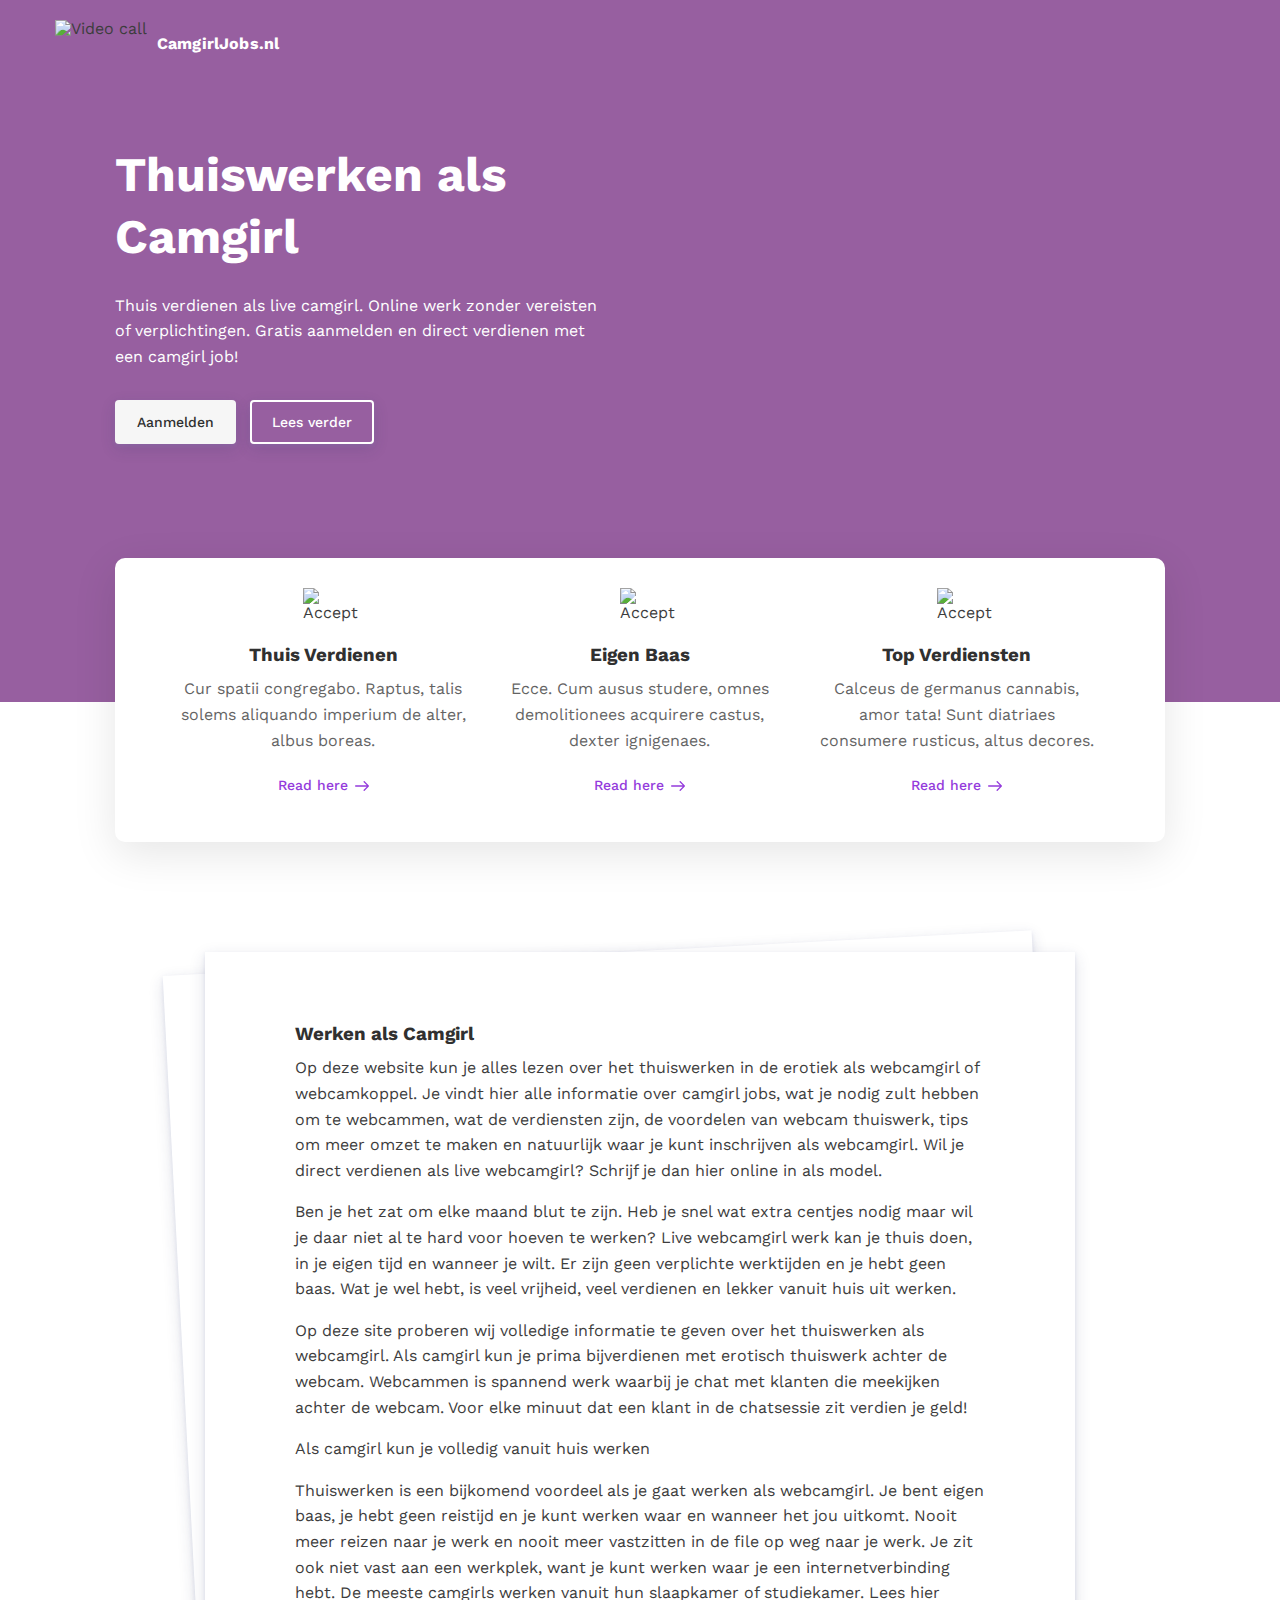
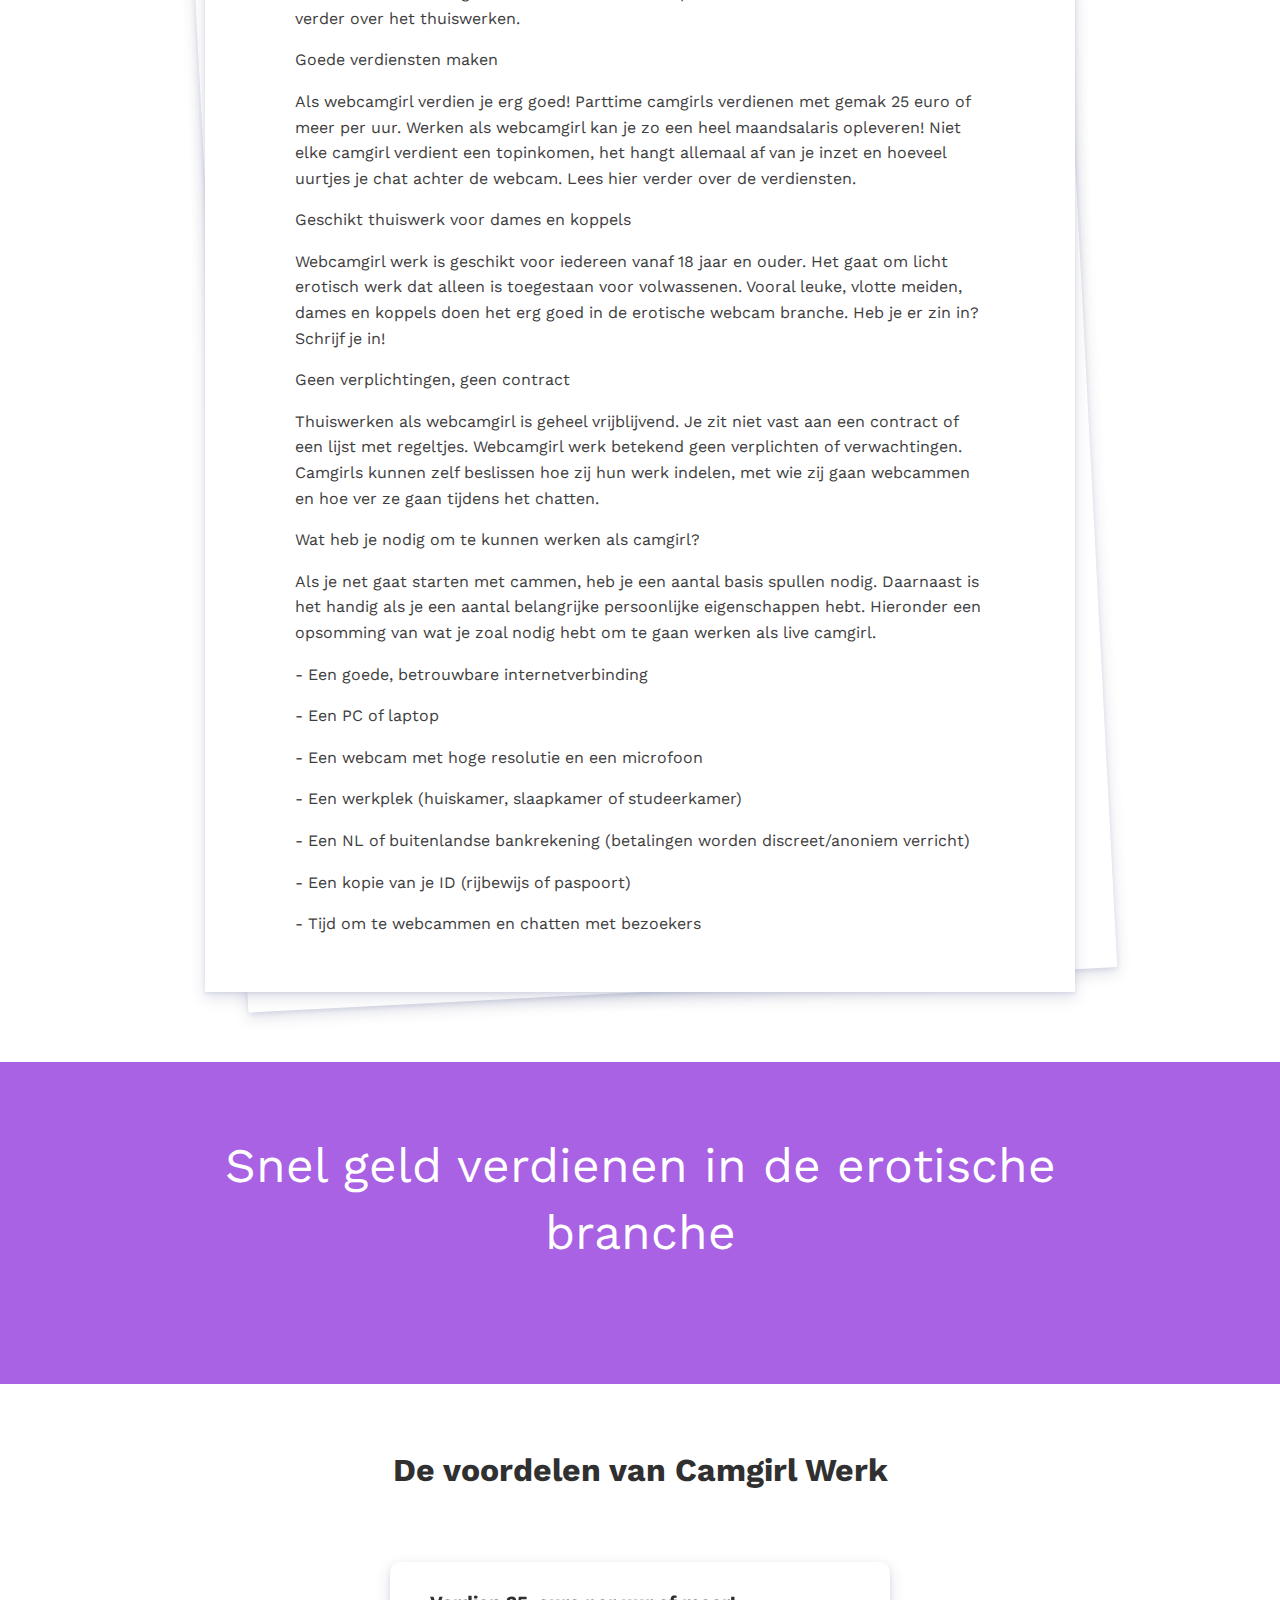
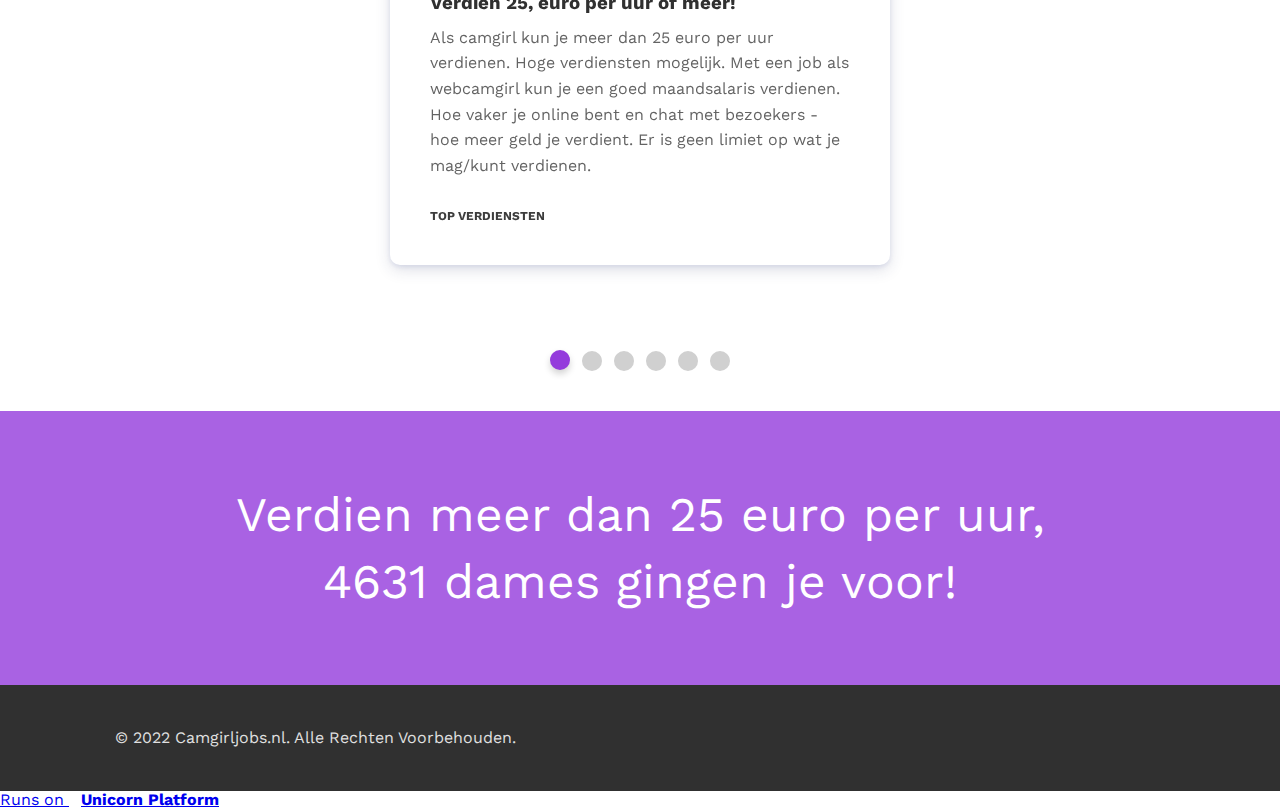
==== commit 717cca73: "Add files via upload" ====
--- a/index.html
+++ b/index.html
@@ -7,7 +7,7 @@
 	<!-- This page is running on Unicorn Platform. -->
 	<meta charset="utf-8">
 	<meta name="viewport" content="width=device-width, initial-scale=1">
-	<link rel="alternate" href="https://camgirljobs-nl.unicornplatform.page/?nocache=71972&amp;as_file=true&amp;file_name=index" hreflang="nl" />
+	<link rel="alternate" href="https://camgirljobs-nl.unicornplatform.page/?nocache=25133&amp;as_file=true&amp;file_name=index" hreflang="nl" />
 	<link rel="stylesheet" href="static/css/main.css"><script src="static/js/main.js" defer></script>
 	
 		<link href="https://fonts.googleapis.com/css?family=Work+Sans:400,500,700&display=swap" rel="stylesheet">
@@ -48,7 +48,7 @@
 			<div class="nav-02__box">
 				<div class="nav-02__logo"><a class="nav-02__link" href="/" target="_self">
 					
-						<img loading="lazy" class="nav-02__logo_img" src="https://ucarecdn.com/38aed4a7-3de0-406c-8042-56d72fe952e3/" height="41"
+						<img loading="lazy" class="nav-02__logo_img" src="https://ucarecdn.com/38aed4a7-3de0-406c-8042-56d72fe952e3/" height="48"
 
 								alt="Video call"/>
 					
@@ -65,29 +65,12 @@
 
 
     
-        
-            
-                <li class="nav-02__item">
-                    
-                        <a
-                            class="button  button--white-outline button--empty "
-                                href="#" target="_blank"><span class="button__text">Features</span>
-                            </a>
-                    
-                </li>
-            
-        
-    
 
                         
 							<li class="nav-02__item">
 								
 	
-<div class="buttons-set"><ul class="buttons-set__list"><li class="buttons-set__item"><a
-						 data-stripe-product-id="" data-stripe-mode="payment" data-successful-payment-url="" data-cancel-payment-url=""
-						class="button button--white-bg " href="/sign-up" target="_self"   ><span class="button__text">Get it</span></a></li><li class="buttons-set__item"><a
-						 data-stripe-product-id="" data-stripe-mode="payment" data-successful-payment-url="" data-cancel-payment-url=""
-						class="button button--white-outline " href="/product" target="_self"   ><span class="button__text">Learn more</span></a></li></ul></div>
+
 
 							</li>
 						</ul>
@@ -98,44 +81,17 @@
 
 
     
-        
-            
-                <li class="nav-02__item">
-                    
-                        <a
-                            class="button  button--white-outline button--empty "
-                                href="#" target="_blank"><span class="button__text">Features</span>
-                            </a>
-                    
-                </li>
-            
-        
-    
 
                             
 							<li class="nav-02__item">
 								
 	
-<div class="buttons-set"><ul class="buttons-set__list"><li class="buttons-set__item"><a
-						 data-stripe-product-id="" data-stripe-mode="payment" data-successful-payment-url="" data-cancel-payment-url=""
-						class="button button--white-bg " href="/sign-up" target="_self"   ><span class="button__text">Get it</span></a></li><li class="buttons-set__item"><a
-						 data-stripe-product-id="" data-stripe-mode="payment" data-successful-payment-url="" data-cancel-payment-url=""
-						class="button button--white-outline " href="/product" target="_self"   ><span class="button__text">Learn more</span></a></li></ul></div>
+
 
 							</li>
 						</ul>
 					</div>
           
-            
-              <div class="nav-02__burger">
-	<button class="burger burger--black js-open-menu" type="button">
-		<div class="burger__box">
-			<div class="burger__inner"></div>
-		</div>
-	</button>
-</div>
-            
-          
 				</div>
 			</div>
 		</div>
@@ -179,10 +135,10 @@
 <div class="buttons-set"><ul class="buttons-set__list"><li class="buttons-set__item"><a
 				 data-stripe-product-id="" data-stripe-mode="payment" data-successful-payment-url="" data-cancel-payment-url=""
 
-				 class="button button--white-bg " href="#" target="_self"   ><span class="button__text">Aanmelden</span></a></li><li class="buttons-set__item"><a
+				 class="button button--white-bg " href="/aanmelden" target="_self"   ><span class="button__text">Aanmelden</span></a></li><li class="buttons-set__item"><a
 				 data-stripe-product-id="" data-stripe-mode="payment" data-successful-payment-url="" data-cancel-payment-url=""
 
-				 class="button button--white-outline " href="#" target="_self"   ><span class="button__text">Lees verder</span></a></li></ul></div>
+				 class="button button--white-outline " href="#text-02-896121" target="_self"   ><span class="button__text">Lees verder</span></a></li></ul></div>
 
 					</div>
 				</div>
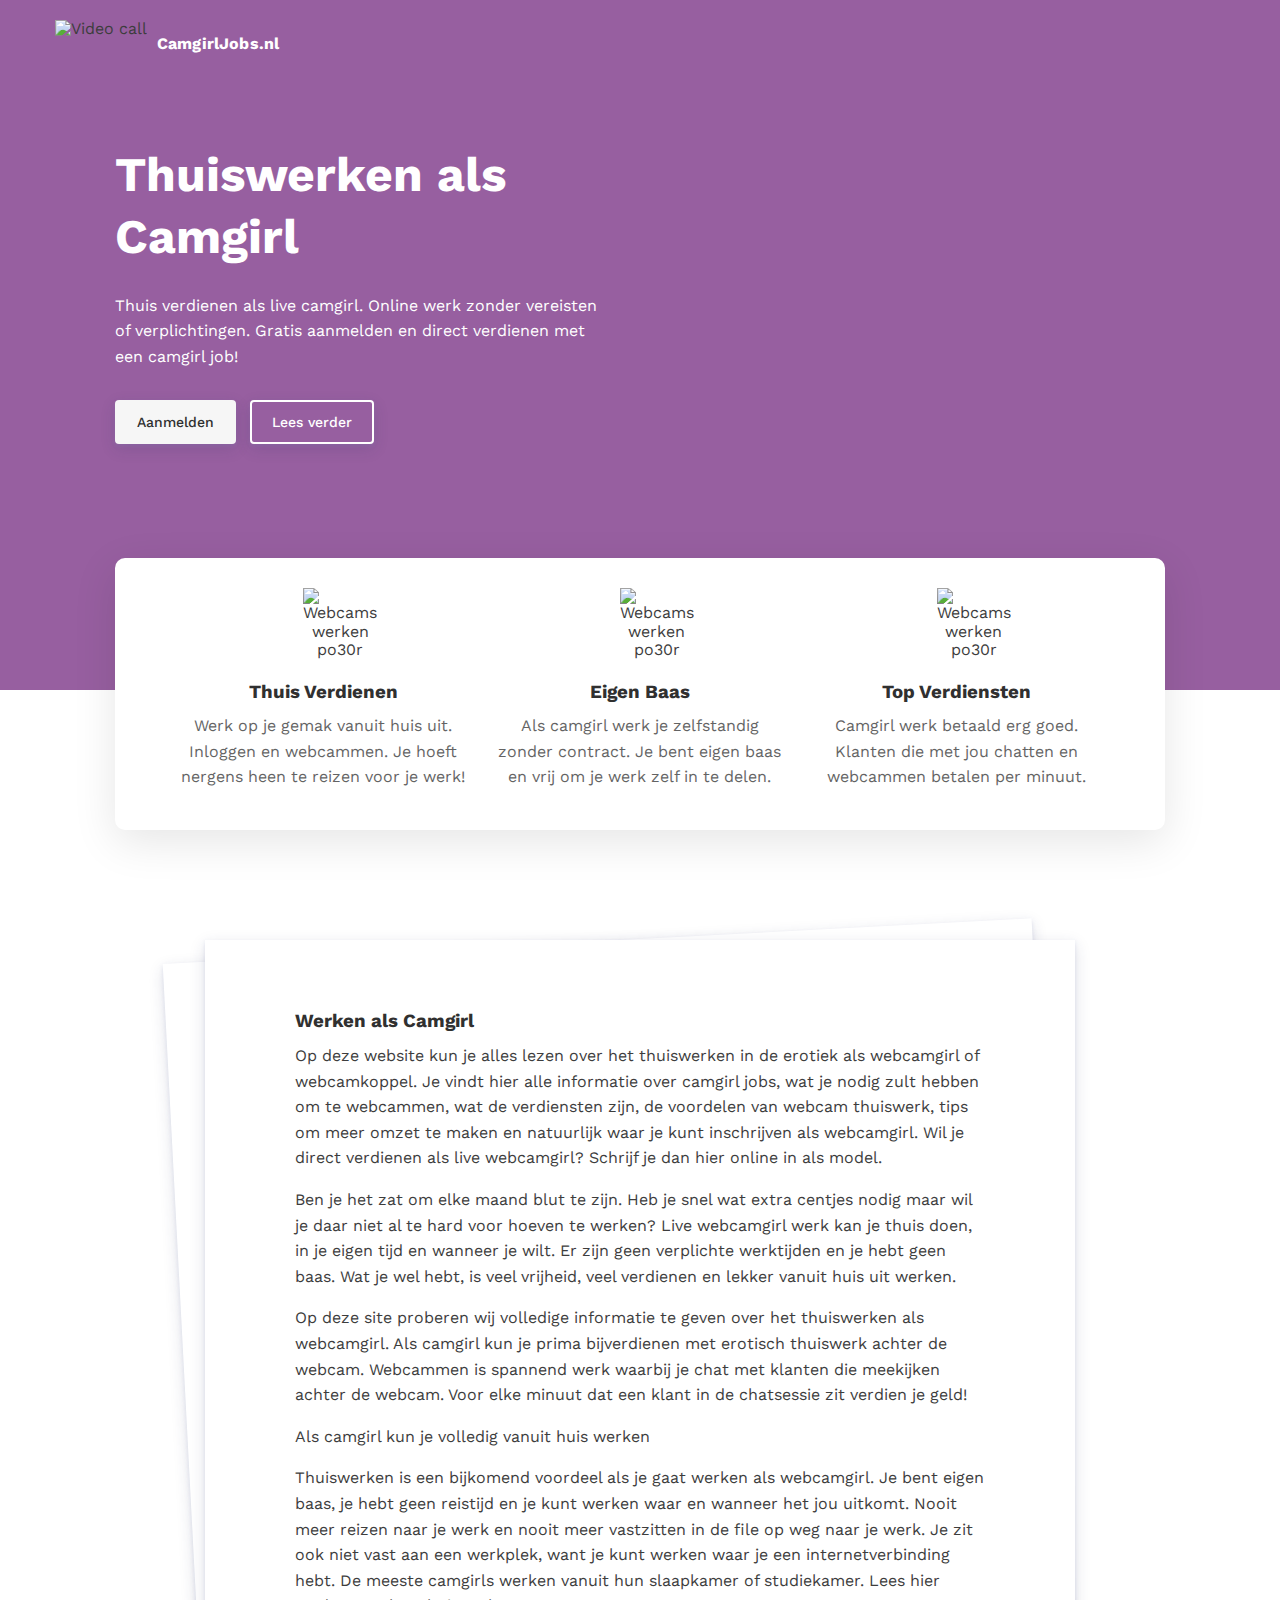
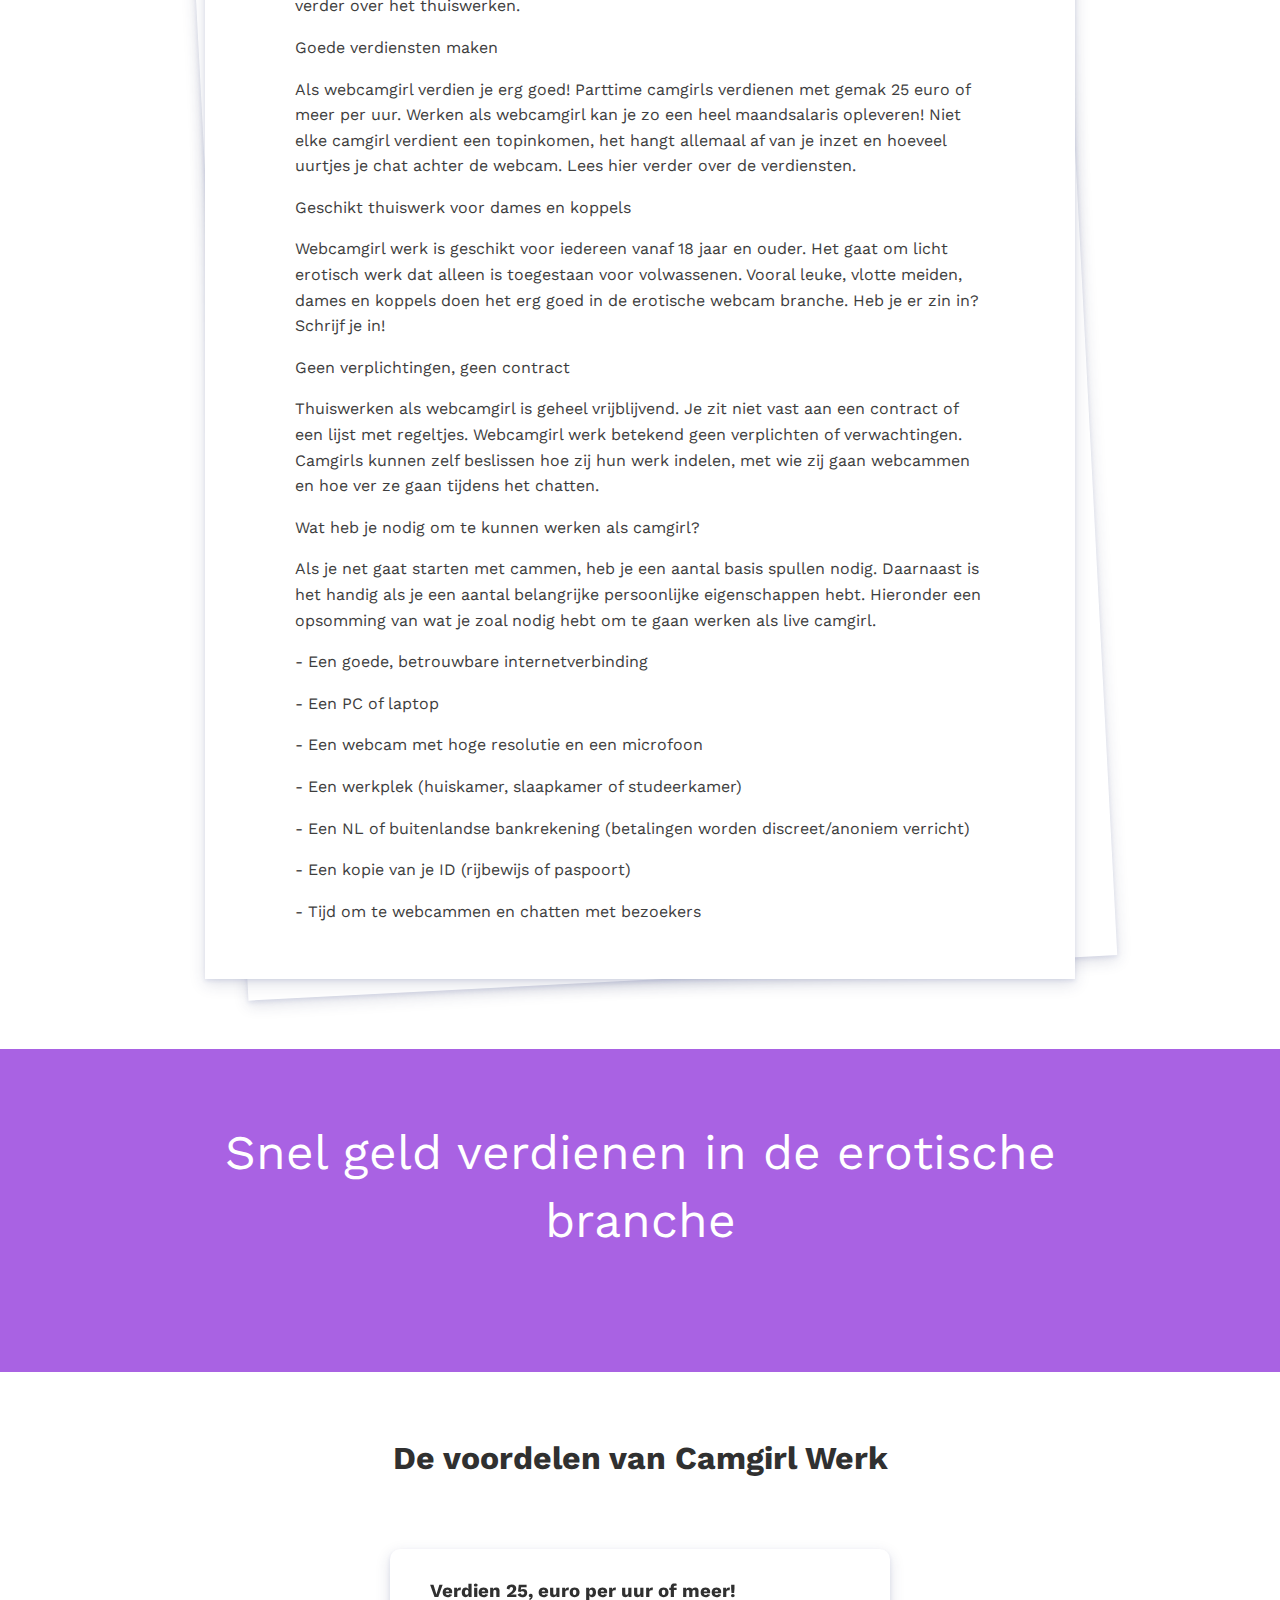
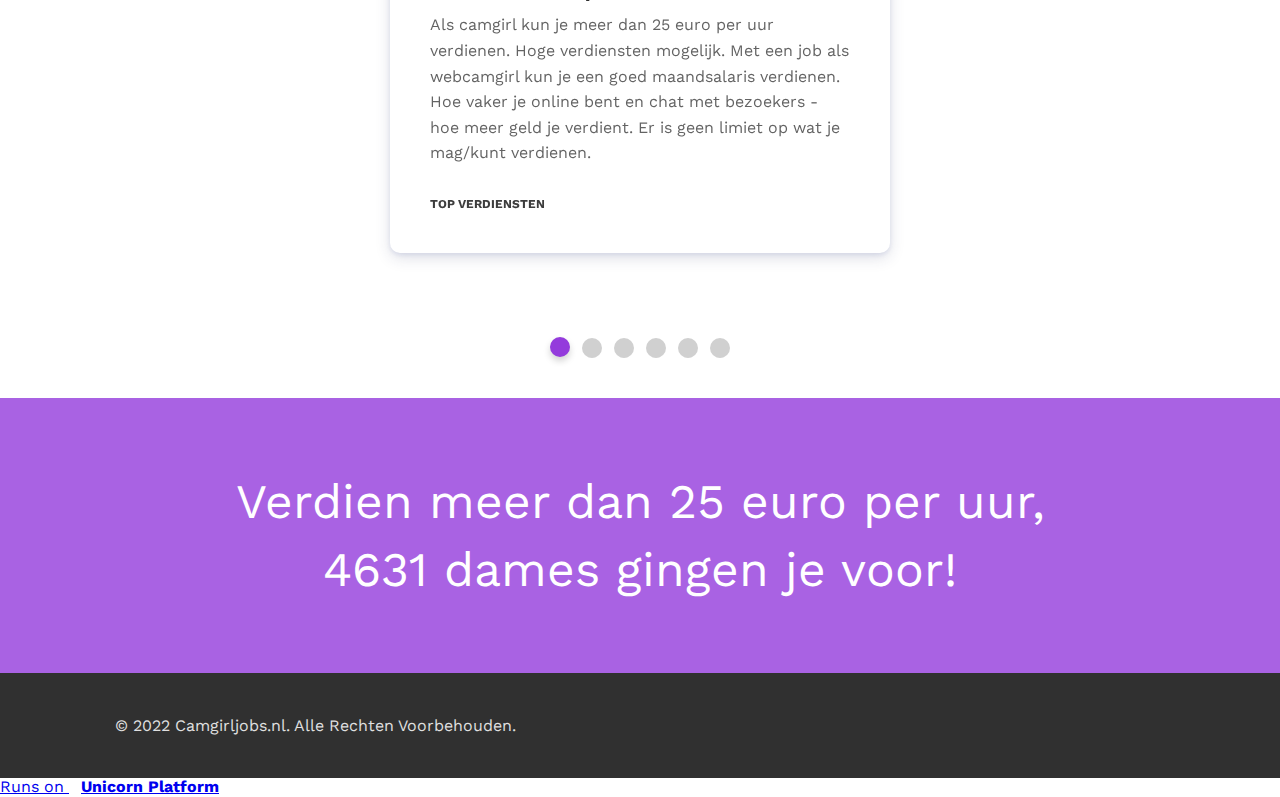
==== commit 76ddc7b9: "Add files via upload" ====
--- a/index.html
+++ b/index.html
@@ -7,7 +7,7 @@
 	<!-- This page is running on Unicorn Platform. -->
 	<meta charset="utf-8">
 	<meta name="viewport" content="width=device-width, initial-scale=1">
-	<link rel="alternate" href="https://camgirljobs-nl.unicornplatform.page/?nocache=25133&amp;as_file=true&amp;file_name=index" hreflang="nl" />
+	<link rel="alternate" href="https://camgirljobs-nl.unicornplatform.page/?nocache=16061&amp;as_file=true&amp;file_name=index" hreflang="nl" />
 	<link rel="stylesheet" href="static/css/main.css"><script src="static/js/main.js" defer></script>
 	
 		<link href="https://fonts.googleapis.com/css?family=Work+Sans:400,500,700&display=swap" rel="stylesheet">
@@ -158,40 +158,15 @@
 
 	
 	
-		<img loading="lazy" src="https://ucarecdn.com/107f40c0-c93c-4129-8269-be8b9837c3aa/accept.png" alt="Accept" class="header-49__icon" height="40"/>
+		<img loading="lazy" src="https://ucarecdn.com/ec005551-bd07-4531-aee8-39e923d6f5ff/webcams-werken-po30r.png" alt="Webcams werken po30r" class="header-49__icon" height="40"/>
 	
 
 								</div>
 							
 							<div class="header-49__text_box">
 								<h3 class="header-49__feature_title">Thuis Verdienen</h3>
-								<div class="header-49__text content_box ">Cur spatii congregabo. Raptus, talis solems aliquando imperium de alter, albus boreas.</div>
-								
-									
-
-
-
-
-	
-		<a
-
-				 data-stripe-product-id="" data-stripe-mode="payment" data-successful-payment-url="" data-cancel-payment-url=""
-
-				class="button button--empty  button--accent-outline"
-				href="/"
-						target="_blank"   
-		>
-			<span class="button__text">Read here</span>
-			<span class="icon">
-		        <svg
-				        viewBox="0 0 13 10" xmlns="http://www.w3.org/2000/svg"><path
-				        d="M12.823 4.164L8.954.182a.592.592 0 0 0-.854 0 .635.635 0 0 0 0 .88l2.836 2.92H.604A.614.614 0 0 0 0 4.604c0 .344.27.622.604.622h10.332L8.1 8.146a.635.635 0 0 0 0 .88.594.594 0 0 0 .854 0l3.869-3.982a.635.635 0 0 0 0-.88z"
-				        fill-rule="nonzero" fill="#00396B"></path>
-		        </svg>
-            </span>
-		</a>
-	
-
+								<div class="header-49__text content_box "><p>Werk op je gemak vanuit huis uit. Inloggen en webcammen. Je hoeft nergens heen te reizen voor je werk!</p>
+</div>
 								
 							</div>
 						</li>
@@ -205,40 +180,15 @@
 
 	
 	
-		<img loading="lazy" src="https://ucarecdn.com/58b417a3-f0a2-4635-98fe-e355cf2482da/accept.png" alt="Accept" class="header-49__icon" height="40"/>
+		<img loading="lazy" src="https://ucarecdn.com/808cbfd3-9e74-445e-b858-c40ad6e174e4/webcams-werken-po30r.png" alt="Webcams werken po30r" class="header-49__icon" height="40"/>
 	
 
 								</div>
 							
 							<div class="header-49__text_box">
 								<h3 class="header-49__feature_title">Eigen Baas</h3>
-								<div class="header-49__text content_box ">Ecce. Cum ausus studere, omnes demolitionees acquirere castus, dexter ignigenaes.</div>
-								
-									
-
-
-
-
-	
-		<a
-
-				 data-stripe-product-id="" data-stripe-mode="payment" data-successful-payment-url="" data-cancel-payment-url=""
-
-				class="button button--empty  button--accent-outline"
-				href="/"
-						target="_blank"   
-		>
-			<span class="button__text">Read here</span>
-			<span class="icon">
-		        <svg
-				        viewBox="0 0 13 10" xmlns="http://www.w3.org/2000/svg"><path
-				        d="M12.823 4.164L8.954.182a.592.592 0 0 0-.854 0 .635.635 0 0 0 0 .88l2.836 2.92H.604A.614.614 0 0 0 0 4.604c0 .344.27.622.604.622h10.332L8.1 8.146a.635.635 0 0 0 0 .88.594.594 0 0 0 .854 0l3.869-3.982a.635.635 0 0 0 0-.88z"
-				        fill-rule="nonzero" fill="#00396B"></path>
-		        </svg>
-            </span>
-		</a>
-	
-
+								<div class="header-49__text content_box "><p>Als camgirl werk je zelfstandig zonder contract. Je bent eigen baas en vrij om je werk zelf in te delen.</p>
+</div>
 								
 							</div>
 						</li>
@@ -252,40 +202,15 @@
 
 	
 	
-		<img loading="lazy" src="https://ucarecdn.com/7df24af6-bc41-4467-8244-128f1373acce/accept.png" alt="Accept" class="header-49__icon" height="40"/>
+		<img loading="lazy" src="https://ucarecdn.com/6c8af632-3ab3-49bf-8c81-67fa05a75c27/webcams-werken-po30r.png" alt="Webcams werken po30r" class="header-49__icon" height="40"/>
 	
 
 								</div>
 							
 							<div class="header-49__text_box">
 								<h3 class="header-49__feature_title">Top Verdiensten</h3>
-								<div class="header-49__text content_box ">Calceus de germanus cannabis, amor tata! Sunt diatriaes consumere rusticus, altus decores.</div>
-								
-									
-
-
-
-
-	
-		<a
-
-				 data-stripe-product-id="" data-stripe-mode="payment" data-successful-payment-url="" data-cancel-payment-url=""
-
-				class="button button--empty  button--accent-outline"
-				href="/"
-						target="_blank"   
-		>
-			<span class="button__text">Read here</span>
-			<span class="icon">
-		        <svg
-				        viewBox="0 0 13 10" xmlns="http://www.w3.org/2000/svg"><path
-				        d="M12.823 4.164L8.954.182a.592.592 0 0 0-.854 0 .635.635 0 0 0 0 .88l2.836 2.92H.604A.614.614 0 0 0 0 4.604c0 .344.27.622.604.622h10.332L8.1 8.146a.635.635 0 0 0 0 .88.594.594 0 0 0 .854 0l3.869-3.982a.635.635 0 0 0 0-.88z"
-				        fill-rule="nonzero" fill="#00396B"></path>
-		        </svg>
-            </span>
-		</a>
-	
-
+								<div class="header-49__text content_box "><p>Camgirl werk betaald erg goed. Klanten die met jou chatten en webcammen betalen per minuut.</p>
+</div>
 								
 							</div>
 						</li>
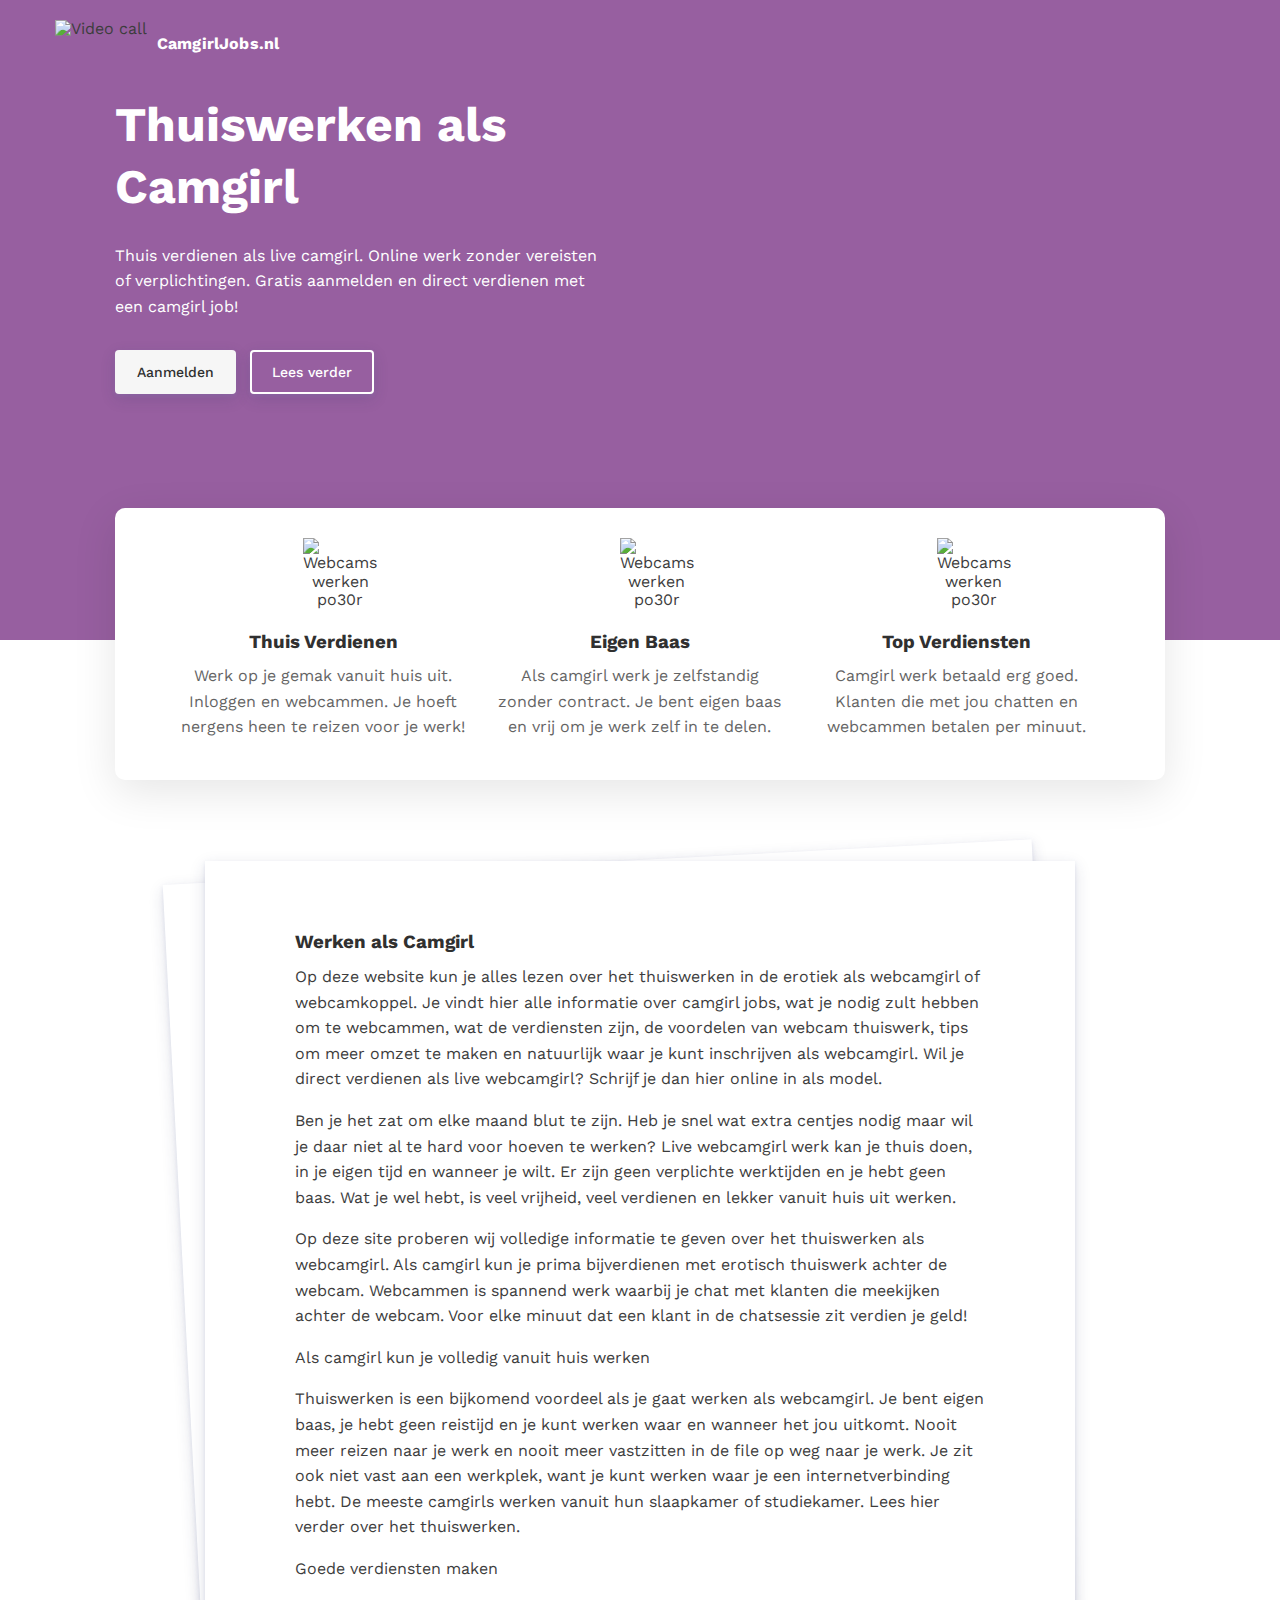
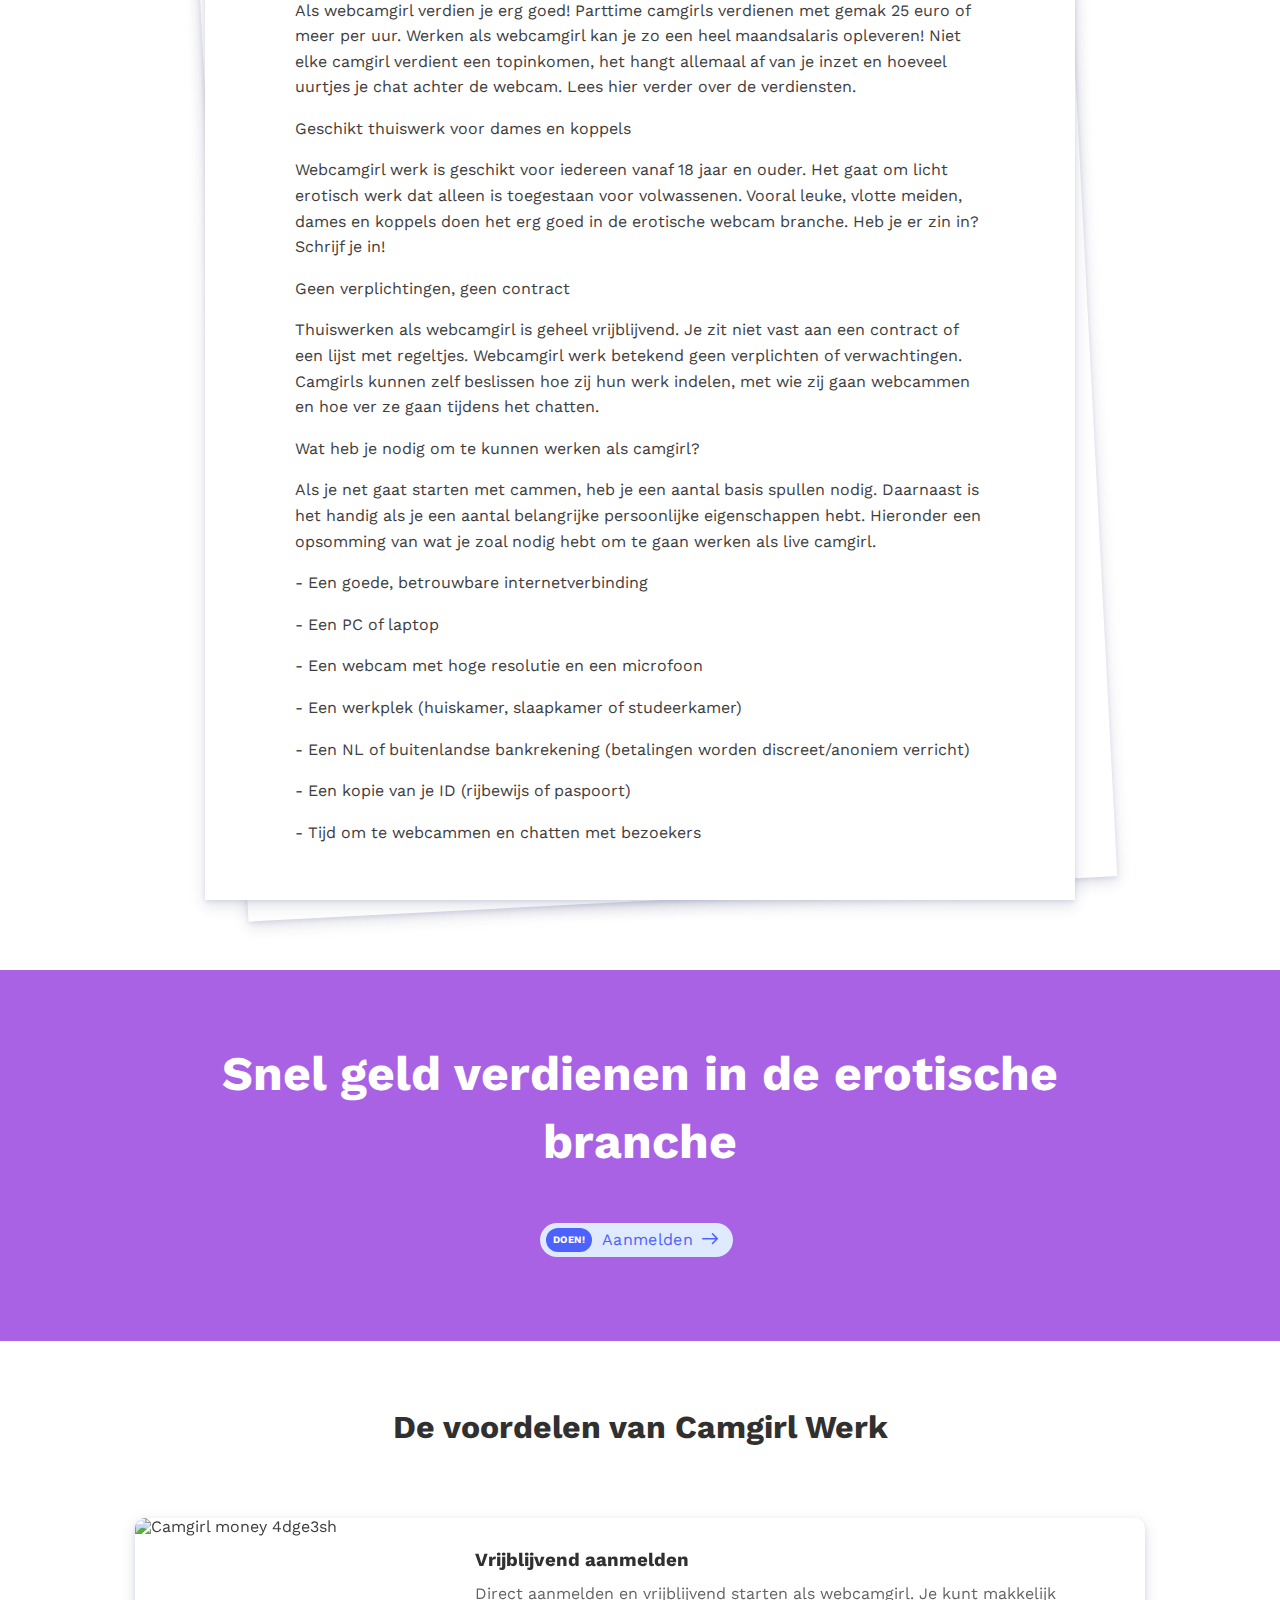
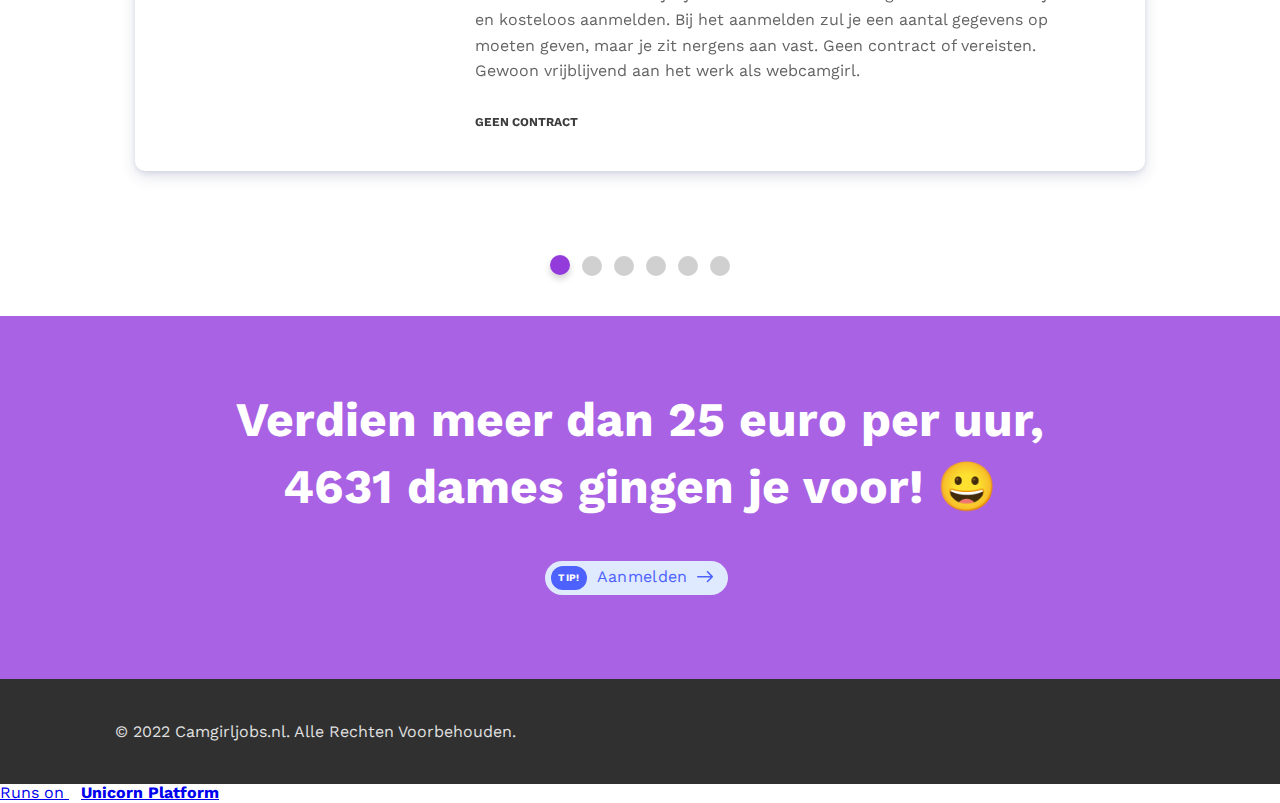
==== commit 7cb65810: "Add files via upload" ====
--- a/index.html
+++ b/index.html
@@ -7,7 +7,7 @@
 	<!-- This page is running on Unicorn Platform. -->
 	<meta charset="utf-8">
 	<meta name="viewport" content="width=device-width, initial-scale=1">
-	<link rel="alternate" href="https://camgirljobs-nl.unicornplatform.page/?nocache=16061&amp;as_file=true&amp;file_name=index" hreflang="nl" />
+	<link rel="alternate" href="https://camgirljobs-nl.unicornplatform.page/?nocache=1881&amp;as_file=true&amp;file_name=index" hreflang="nl" />
 	<link rel="stylesheet" href="static/css/main.css"><script src="static/js/main.js" defer></script>
 	
 		<link href="https://fonts.googleapis.com/css?family=Work+Sans:400,500,700&display=swap" rel="stylesheet">
@@ -110,7 +110,7 @@
 			
 		</div>
     
-		<div class="page-component__wrapper" style="z-index: 14;padding-top:70px;">
+		<div class="page-component__wrapper" style="z-index: 14;padding-top:20px;">
 			
 	
 	
@@ -236,7 +236,7 @@
 			
 		</div>
     
-		<div class="page-component__wrapper" style="z-index: 13;padding-top:30px;padding-bottom:30px;">
+		<div class="page-component__wrapper" style="z-index: 13;padding-top: 1px;padding-bottom:30px;">
 			
 	
 	
@@ -322,7 +322,7 @@
 			<div class="container container--mid">
 				
 					<div class="content_box  text-white">
-						<div class="text--04__big_text  text-white" ><p>Snel geld verdienen in de erotische branche</p>
+						<div class="text--04__big_text  text-white" ><p><strong>Snel geld verdienen in de erotische branche</strong></p>
 <p></p>
 </div>
 					</div>
@@ -330,7 +330,20 @@
 				<div class="bottom_cta">
 					
 	
-
+<div class="buttons-set"><ul class="buttons-set__list"><li class="buttons-set__item"><a
+
+			 data-stripe-product-id="" data-stripe-mode="payment" data-successful-payment-url="" data-cancel-payment-url=""
+
+				class="pill-link   pill-link--blue"
+				href="/aanmelden"
+        target="_self" 
+          
+		><span class="pill-link__pill">Doen!</span><span class="pill-link__text">
+                Aanmelden
+            </span><span class="pill-link__icon"><span class="icon"><svg viewBox="0 0 13 10" xmlns="http://www.w3.org/2000/svg"><path
+		                    d="M12.823 4.164L8.954.182a.592.592 0 0 0-.854 0 .635.635 0 0 0 0 .88l2.836 2.92H.604A.614.614 0 0 0 0 4.604c0 .344.27.622.604.622h10.332L8.1 8.146a.635.635 0 0 0 0 .88.594.594 0 0 0 .854 0l3.869-3.982a.635.635 0 0 0 0-.88z"
+		                    fill-rule="nonzero"
+		                    fill="#00396B"></path></svg></span></span></a></li></ul></div>
 
 				</div>
 			</div>
@@ -377,9 +390,43 @@
 				>
 					
 						<div class="posts-03__item ">
-							<div class="posts-03__wrapper  posts-03__wrapper--small">
-								
-								<div class="posts-03__text_box  posts-03__text_box--no-thumb">
+							<div class="posts-03__wrapper ">
+								
+									<div class="posts-03__img_box">
+                      <img loading="lazy" src="https://ucarecdn.com/8a6d8e68-1988-4b97-b1a2-db7b8670f476/" alt="Camgirl money 4dge3sh" class="posts-03__img">
+                      <img loading="lazy" src="https://ucarecdn.com/8a6d8e68-1988-4b97-b1a2-db7b8670f476/" alt="Camgirl money 4dge3sh" class="posts-03__bg_img">
+                  </div>
+								
+								<div class="posts-03__text_box ">
+									<div class="posts-03__body">
+										
+										
+											<h3 class="posts-03__title">Vrijblijvend aanmelden</h3>
+										
+										
+											<div class="content_box">
+												<div class="posts-03__text"><p>Direct aanmelden en vrijblijvend starten als webcamgirl. Je kunt makkelijk en kosteloos aanmelden. Bij het aanmelden zul je een aantal gegevens op moeten geven, maar je zit nergens aan vast. Geen contract of vereisten. Gewoon vrijblijvend aan het werk als webcamgirl.</p>
+</div>
+											</div>
+										
+										
+											<span class="posts-03__author">Geen contract</span>
+										
+									</div>
+									
+								</div>
+							</div>
+						</div>
+					
+						<div class="posts-03__item ">
+							<div class="posts-03__wrapper ">
+								
+									<div class="posts-03__img_box">
+                      <img loading="lazy" src="https://ucarecdn.com/c288a0d6-cea9-4655-96be-64f144758f43/" alt="Camgirl money 4dgsh" class="posts-03__img">
+                      <img loading="lazy" src="https://ucarecdn.com/c288a0d6-cea9-4655-96be-64f144758f43/" alt="Camgirl money 4dgsh" class="posts-03__bg_img">
+                  </div>
+								
+								<div class="posts-03__text_box ">
 									<div class="posts-03__body">
 										
 										
@@ -401,33 +448,14 @@
 						</div>
 					
 						<div class="posts-03__item ">
-							<div class="posts-03__wrapper  posts-03__wrapper--small">
-								
-								<div class="posts-03__text_box  posts-03__text_box--no-thumb">
-									<div class="posts-03__body">
-										
-										
-											<h3 class="posts-03__title">Vrijblijvend aanmelden</h3>
-										
-										
-											<div class="content_box">
-												<div class="posts-03__text"><p>Direct aanmelden en vrijblijvend starten als webcamgirl. Je kunt makkelijk en kosteloos aanmelden. Bij het aanmelden zul je een aantal gegevens op moeten geven, maar je zit nergens aan vast. Geen contract of vereisten. Gewoon vrijblijvend aan het werk als webcamgirl.</p>
-</div>
-											</div>
-										
-										
-											<span class="posts-03__author">Geen contract</span>
-										
-									</div>
-									
-								</div>
-							</div>
-						</div>
-					
-						<div class="posts-03__item ">
-							<div class="posts-03__wrapper  posts-03__wrapper--small">
-								
-								<div class="posts-03__text_box  posts-03__text_box--no-thumb">
+							<div class="posts-03__wrapper ">
+								
+									<div class="posts-03__img_box">
+                      <img loading="lazy" src="https://ucarecdn.com/4802c93e-d39e-4cf5-b35c-476ff1b42839/" alt="Camgirl anoniem g33sh" class="posts-03__img">
+                      <img loading="lazy" src="https://ucarecdn.com/4802c93e-d39e-4cf5-b35c-476ff1b42839/" alt="Camgirl anoniem g33sh" class="posts-03__bg_img">
+                  </div>
+								
+								<div class="posts-03__text_box ">
 									<div class="posts-03__body">
 										
 										
@@ -449,9 +477,14 @@
 						</div>
 					
 						<div class="posts-03__item ">
-							<div class="posts-03__wrapper  posts-03__wrapper--small">
-								
-								<div class="posts-03__text_box  posts-03__text_box--no-thumb">
+							<div class="posts-03__wrapper ">
+								
+									<div class="posts-03__img_box">
+                      <img loading="lazy" src="https://ucarecdn.com/d18b75b3-08da-4222-b644-9f8bbb7178d6/-/crop/640x740/0,78/-/preview/" alt="Camgirl chatten0 g54sh" class="posts-03__img">
+                      <img loading="lazy" src="https://ucarecdn.com/d18b75b3-08da-4222-b644-9f8bbb7178d6/-/crop/640x740/0,78/-/preview/" alt="Camgirl chatten0 g54sh" class="posts-03__bg_img">
+                  </div>
+								
+								<div class="posts-03__text_box ">
 									<div class="posts-03__body">
 										
 										
@@ -473,9 +506,14 @@
 						</div>
 					
 						<div class="posts-03__item ">
-							<div class="posts-03__wrapper  posts-03__wrapper--small">
-								
-								<div class="posts-03__text_box  posts-03__text_box--no-thumb">
+							<div class="posts-03__wrapper ">
+								
+									<div class="posts-03__img_box">
+                      <img loading="lazy" src="https://ucarecdn.com/a4be3091-02d1-42a4-99b3-b313d2931bff/-/crop/640x697/0,52/-/preview/" alt="Camgirl webcammen gt8h" class="posts-03__img">
+                      <img loading="lazy" src="https://ucarecdn.com/a4be3091-02d1-42a4-99b3-b313d2931bff/-/crop/640x697/0,52/-/preview/" alt="Camgirl webcammen gt8h" class="posts-03__bg_img">
+                  </div>
+								
+								<div class="posts-03__text_box ">
 									<div class="posts-03__body">
 										
 										
@@ -497,9 +535,14 @@
 						</div>
 					
 						<div class="posts-03__item ">
-							<div class="posts-03__wrapper  posts-03__wrapper--small">
-								
-								<div class="posts-03__text_box  posts-03__text_box--no-thumb">
+							<div class="posts-03__wrapper ">
+								
+									<div class="posts-03__img_box">
+                      <img loading="lazy" src="https://ucarecdn.com/f6409590-4250-4dca-b273-18f8c4163473/-/crop/640x597/0,59/-/preview/" alt="Camgirl stellen g77h" class="posts-03__img">
+                      <img loading="lazy" src="https://ucarecdn.com/f6409590-4250-4dca-b273-18f8c4163473/-/crop/640x597/0,59/-/preview/" alt="Camgirl stellen g77h" class="posts-03__bg_img">
+                  </div>
+								
+								<div class="posts-03__text_box ">
 									<div class="posts-03__body">
 										
 										
@@ -553,14 +596,27 @@
 			<div class="container container--mid">
 				
 					<div class="content_box  text-white">
-						<div class="text--04__big_text  text-white" ><p>Verdien meer dan 25 euro per uur, 4631 dames gingen je voor!</p>
+						<div class="text--04__big_text  text-white" ><p><strong>Verdien meer dan 25 euro per uur, 4631 dames gingen je voor! 😀</strong></p>
 </div>
 					</div>
 				
 				<div class="bottom_cta">
 					
 	
-
+<div class="buttons-set"><ul class="buttons-set__list"><li class="buttons-set__item"><a
+
+			 data-stripe-product-id="" data-stripe-mode="payment" data-successful-payment-url="" data-cancel-payment-url=""
+
+				class="pill-link   pill-link--blue"
+				href="/aanmelden"
+        target="_self" 
+          
+		><span class="pill-link__pill">Tip!</span><span class="pill-link__text">
+                Aanmelden
+            </span><span class="pill-link__icon"><span class="icon"><svg viewBox="0 0 13 10" xmlns="http://www.w3.org/2000/svg"><path
+		                    d="M12.823 4.164L8.954.182a.592.592 0 0 0-.854 0 .635.635 0 0 0 0 .88l2.836 2.92H.604A.614.614 0 0 0 0 4.604c0 .344.27.622.604.622h10.332L8.1 8.146a.635.635 0 0 0 0 .88.594.594 0 0 0 .854 0l3.869-3.982a.635.635 0 0 0 0-.88z"
+		                    fill-rule="nonzero"
+		                    fill="#00396B"></path></svg></span></span></a></li></ul></div>
 
 				</div>
 			</div>
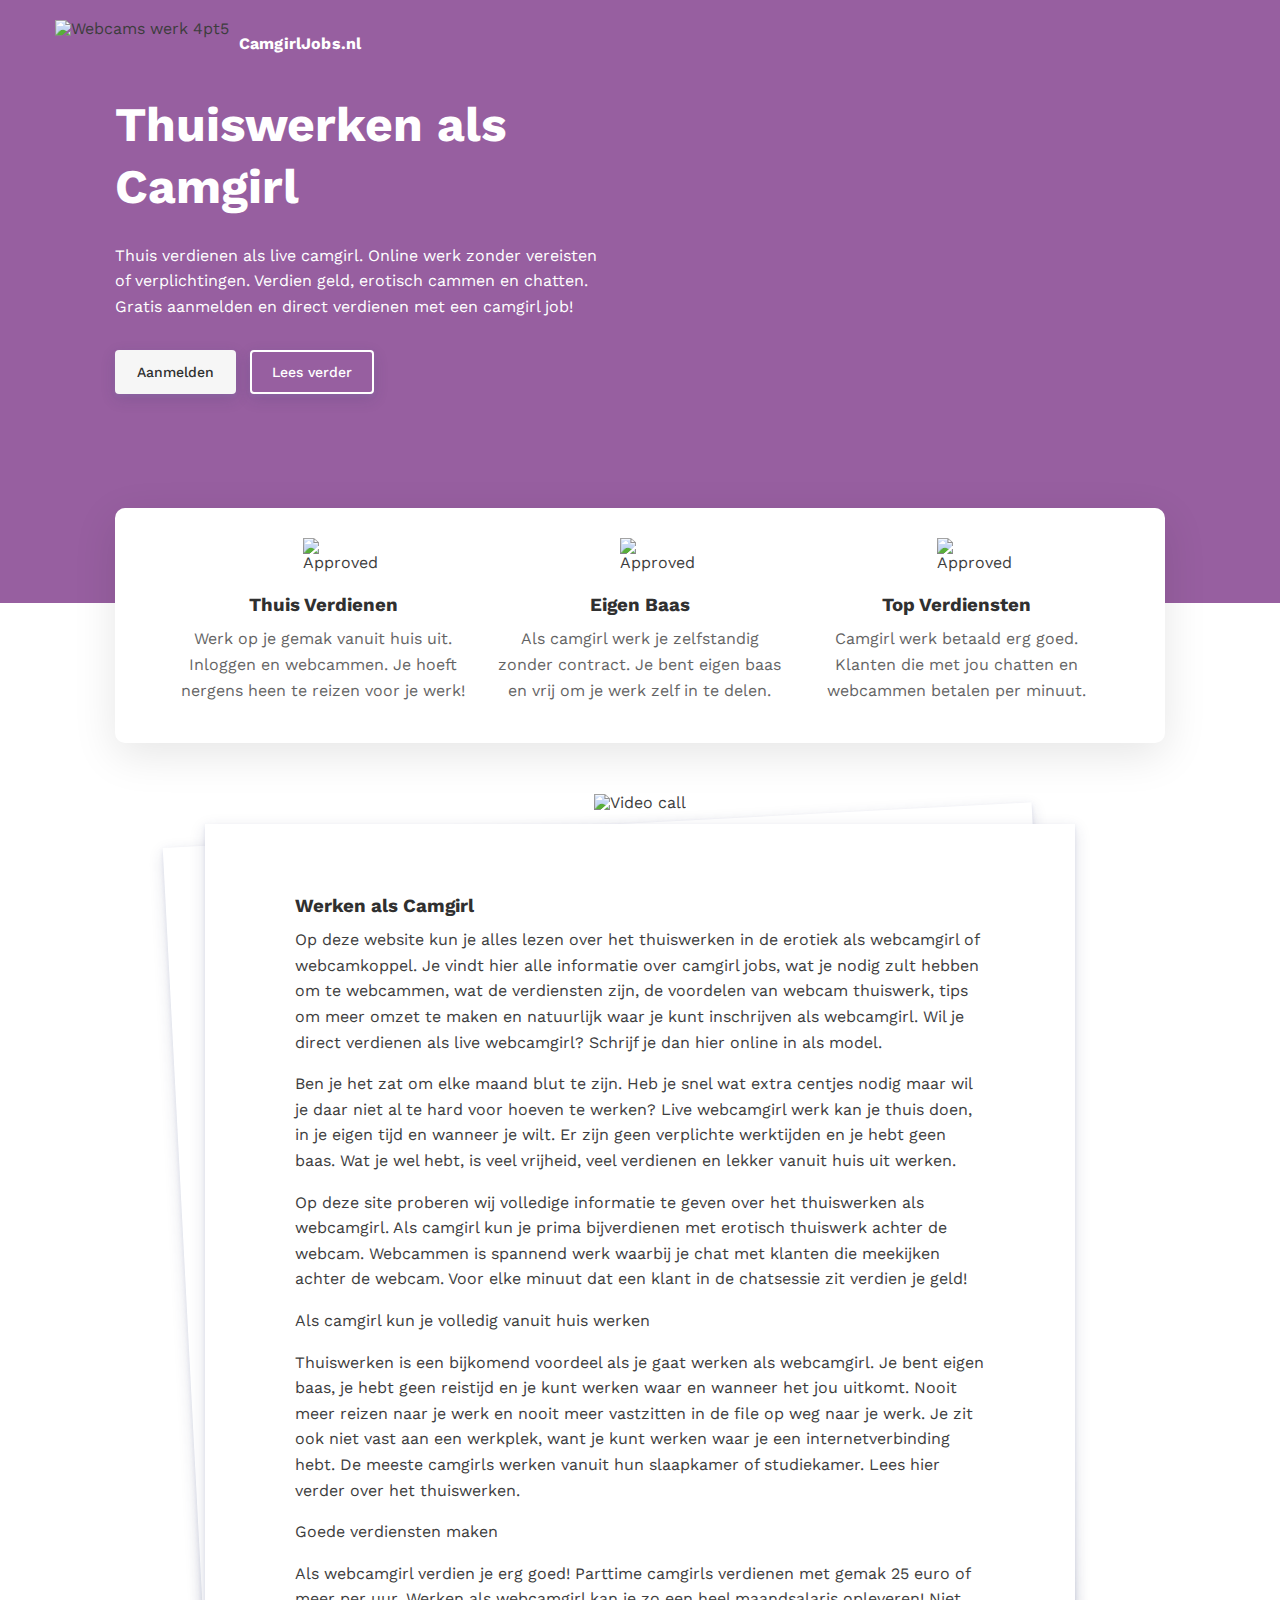
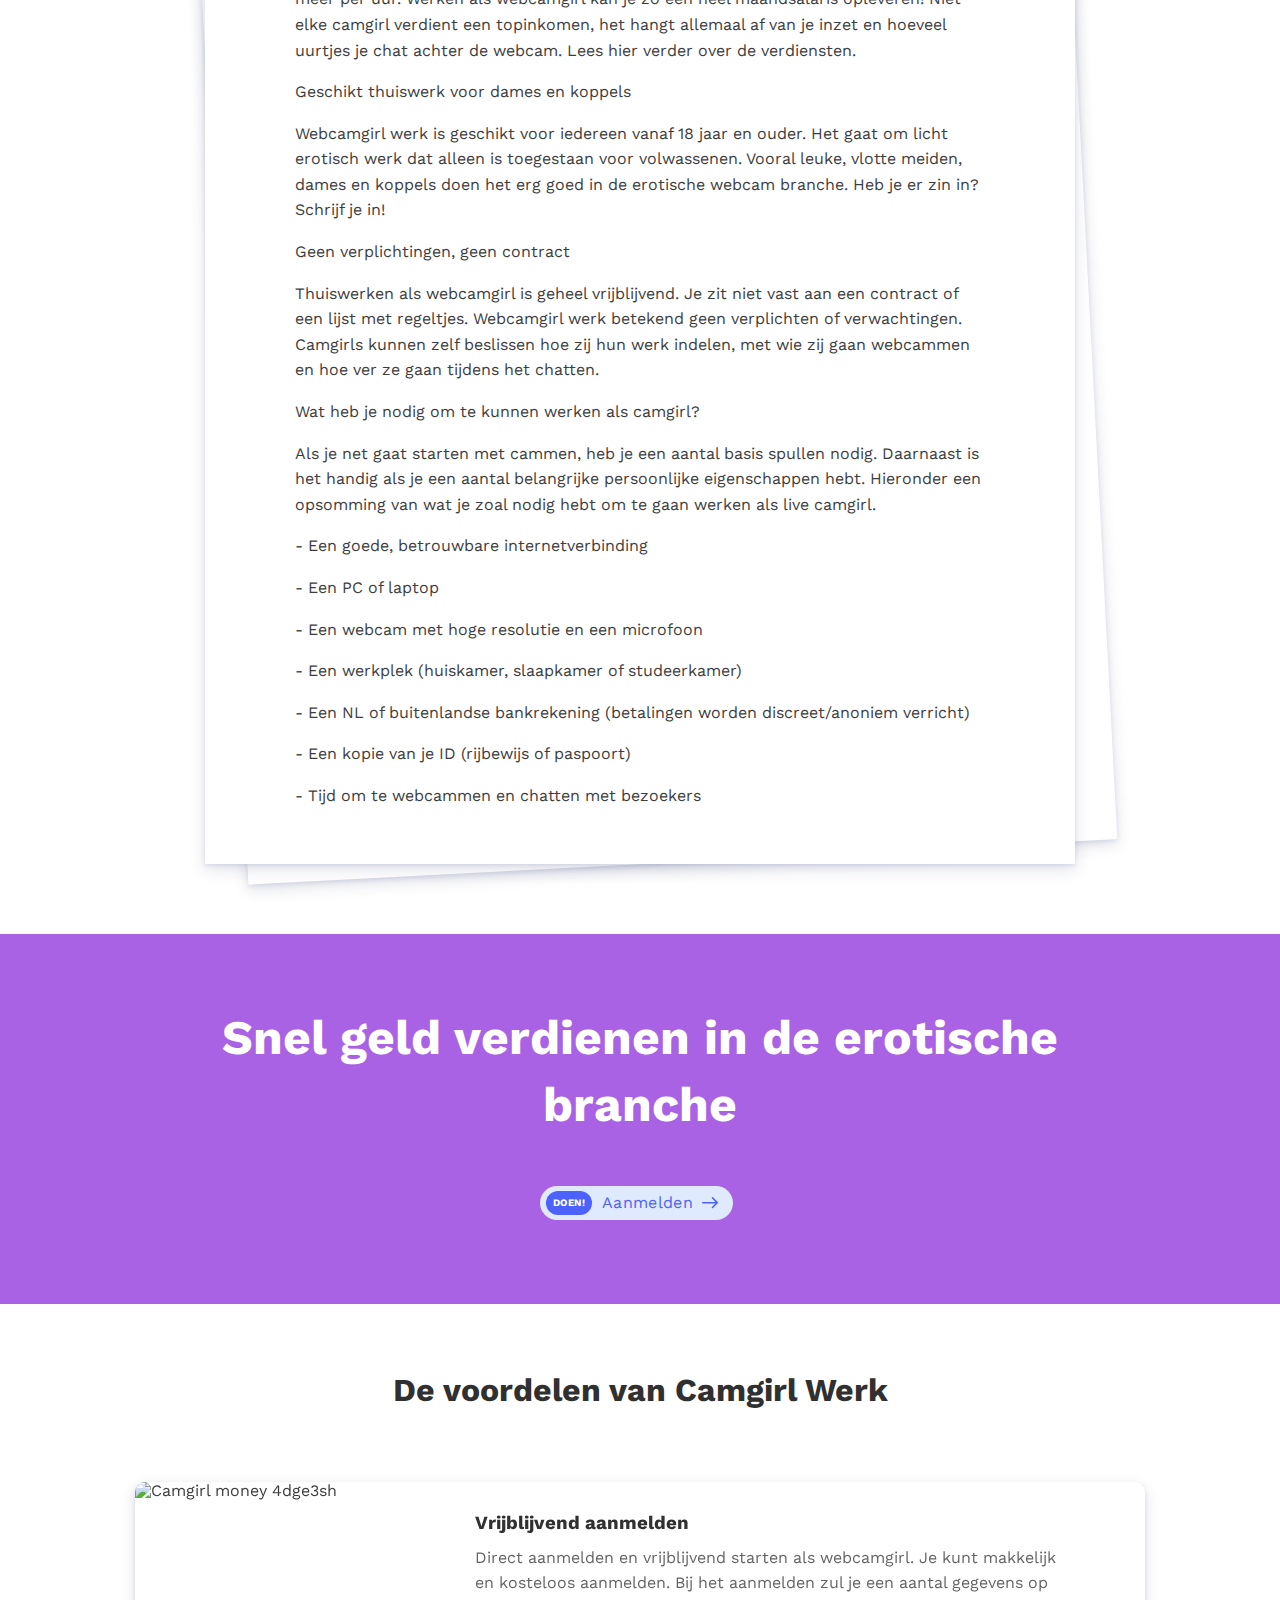
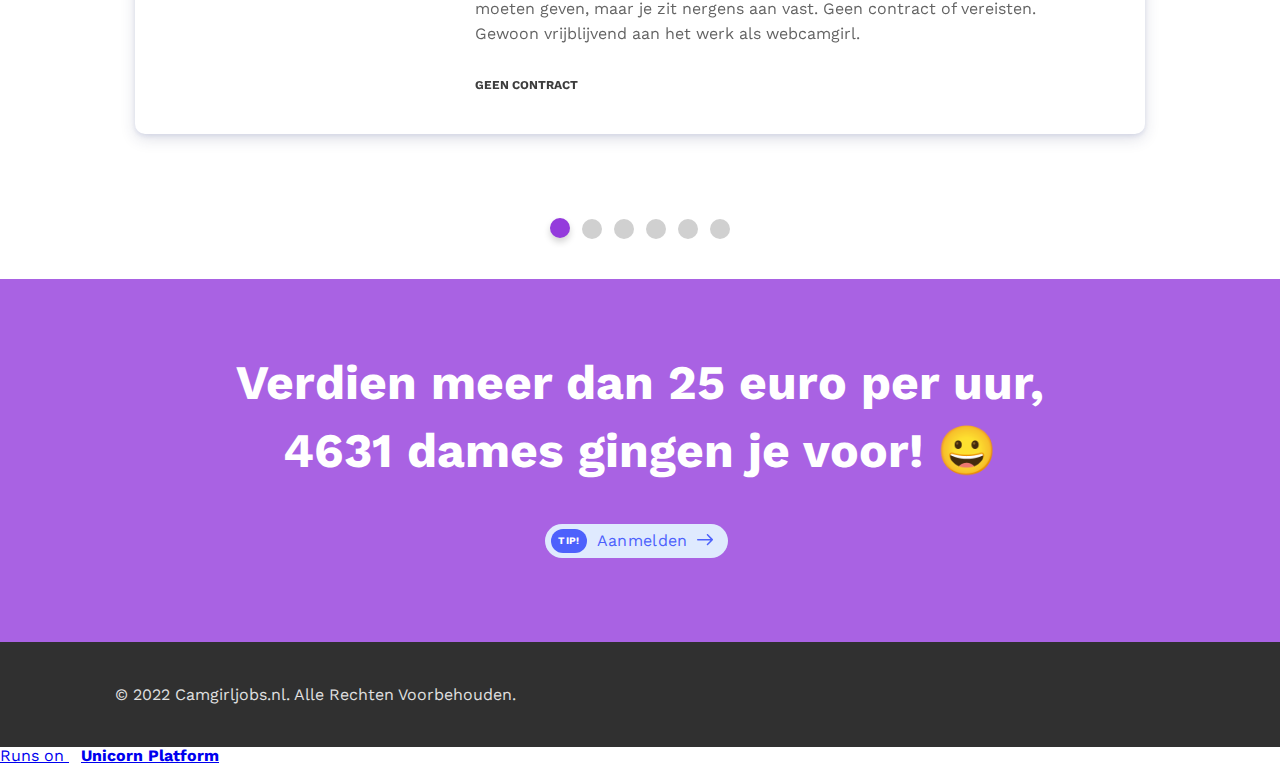
==== commit f064f131: "Add files via upload" ====
--- a/index.html
+++ b/index.html
@@ -7,7 +7,7 @@
 	<!-- This page is running on Unicorn Platform. -->
 	<meta charset="utf-8">
 	<meta name="viewport" content="width=device-width, initial-scale=1">
-	<link rel="alternate" href="https://camgirljobs-nl.unicornplatform.page/?nocache=1881&amp;as_file=true&amp;file_name=index" hreflang="nl" />
+	<link rel="alternate" href="https://camgirljobs-nl.unicornplatform.page/?nocache=6984&amp;as_file=true&amp;file_name=index" hreflang="nl" />
 	<link rel="stylesheet" href="static/css/main.css"><script src="static/js/main.js" defer></script>
 	
 		<link href="https://fonts.googleapis.com/css?family=Work+Sans:400,500,700&display=swap" rel="stylesheet">
@@ -48,9 +48,9 @@
 			<div class="nav-02__box">
 				<div class="nav-02__logo"><a class="nav-02__link" href="/" target="_self">
 					
-						<img loading="lazy" class="nav-02__logo_img" src="https://ucarecdn.com/38aed4a7-3de0-406c-8042-56d72fe952e3/" height="48"
-
-								alt="Video call"/>
+						<img loading="lazy" class="nav-02__logo_img" src="https://ucarecdn.com/73df8ed3-b40c-47a5-be8c-c8d03b76a95a/" height="48"
+
+								alt="Webcams werk 4pt5"/>
 					
 					
 						<span class="nav-02__logo_text  text-white ">CamgirlJobs.nl</span>
@@ -126,7 +126,7 @@
 						
 					
 					
-						<div class="content_box  text-white"><p>Thuis verdienen als live camgirl. Online werk zonder vereisten of verplichtingen. Gratis aanmelden en direct verdienen met een camgirl job!</p>
+						<div class="content_box  text-white"><p>Thuis verdienen als live camgirl. Online werk zonder vereisten of verplichtingen. Verdien geld, erotisch cammen en chatten. Gratis aanmelden en direct verdienen met een camgirl job!</p>
 </div>
 					
 					<div class="header-49__buttons_box">
@@ -158,7 +158,7 @@
 
 	
 	
-		<img loading="lazy" src="https://ucarecdn.com/ec005551-bd07-4531-aee8-39e923d6f5ff/webcams-werken-po30r.png" alt="Webcams werken po30r" class="header-49__icon" height="40"/>
+		<img loading="lazy" src="https://ucarecdn.com/529413f6-bfa8-4684-a4eb-773ded6930e9/approved.png" alt="Approved" class="header-49__icon" height="40"/>
 	
 
 								</div>
@@ -180,7 +180,7 @@
 
 	
 	
-		<img loading="lazy" src="https://ucarecdn.com/808cbfd3-9e74-445e-b858-c40ad6e174e4/webcams-werken-po30r.png" alt="Webcams werken po30r" class="header-49__icon" height="40"/>
+		<img loading="lazy" src="https://ucarecdn.com/0d989d94-9086-41a5-9567-c054d7ee11a2/approved.png" alt="Approved" class="header-49__icon" height="40"/>
 	
 
 								</div>
@@ -202,7 +202,7 @@
 
 	
 	
-		<img loading="lazy" src="https://ucarecdn.com/6c8af632-3ab3-49bf-8c81-67fa05a75c27/webcams-werken-po30r.png" alt="Webcams werken po30r" class="header-49__icon" height="40"/>
+		<img loading="lazy" src="https://ucarecdn.com/4ee209b5-811d-43ed-a193-b5093a6dc710/approved.png" alt="Approved" class="header-49__icon" height="40"/>
 	
 
 								</div>
@@ -246,6 +246,16 @@
 				<div class="text--02__box">
 					<div class="text--02__content_box text--02__content_box--bottom"></div>
 					<div class="text--02__content_box text--02__content_box--top">
+						
+							<div class="text--02__img">
+								
+
+	
+	
+		<img loading="lazy" src="https://ucarecdn.com/d8243fc5-17ec-4a45-ba15-0325a04d7774/video-call.png" alt="Video call" class="" height="100"/>
+	
+
+							</div>
 						
 						
 							<h3>Werken als Camgirl</h3>
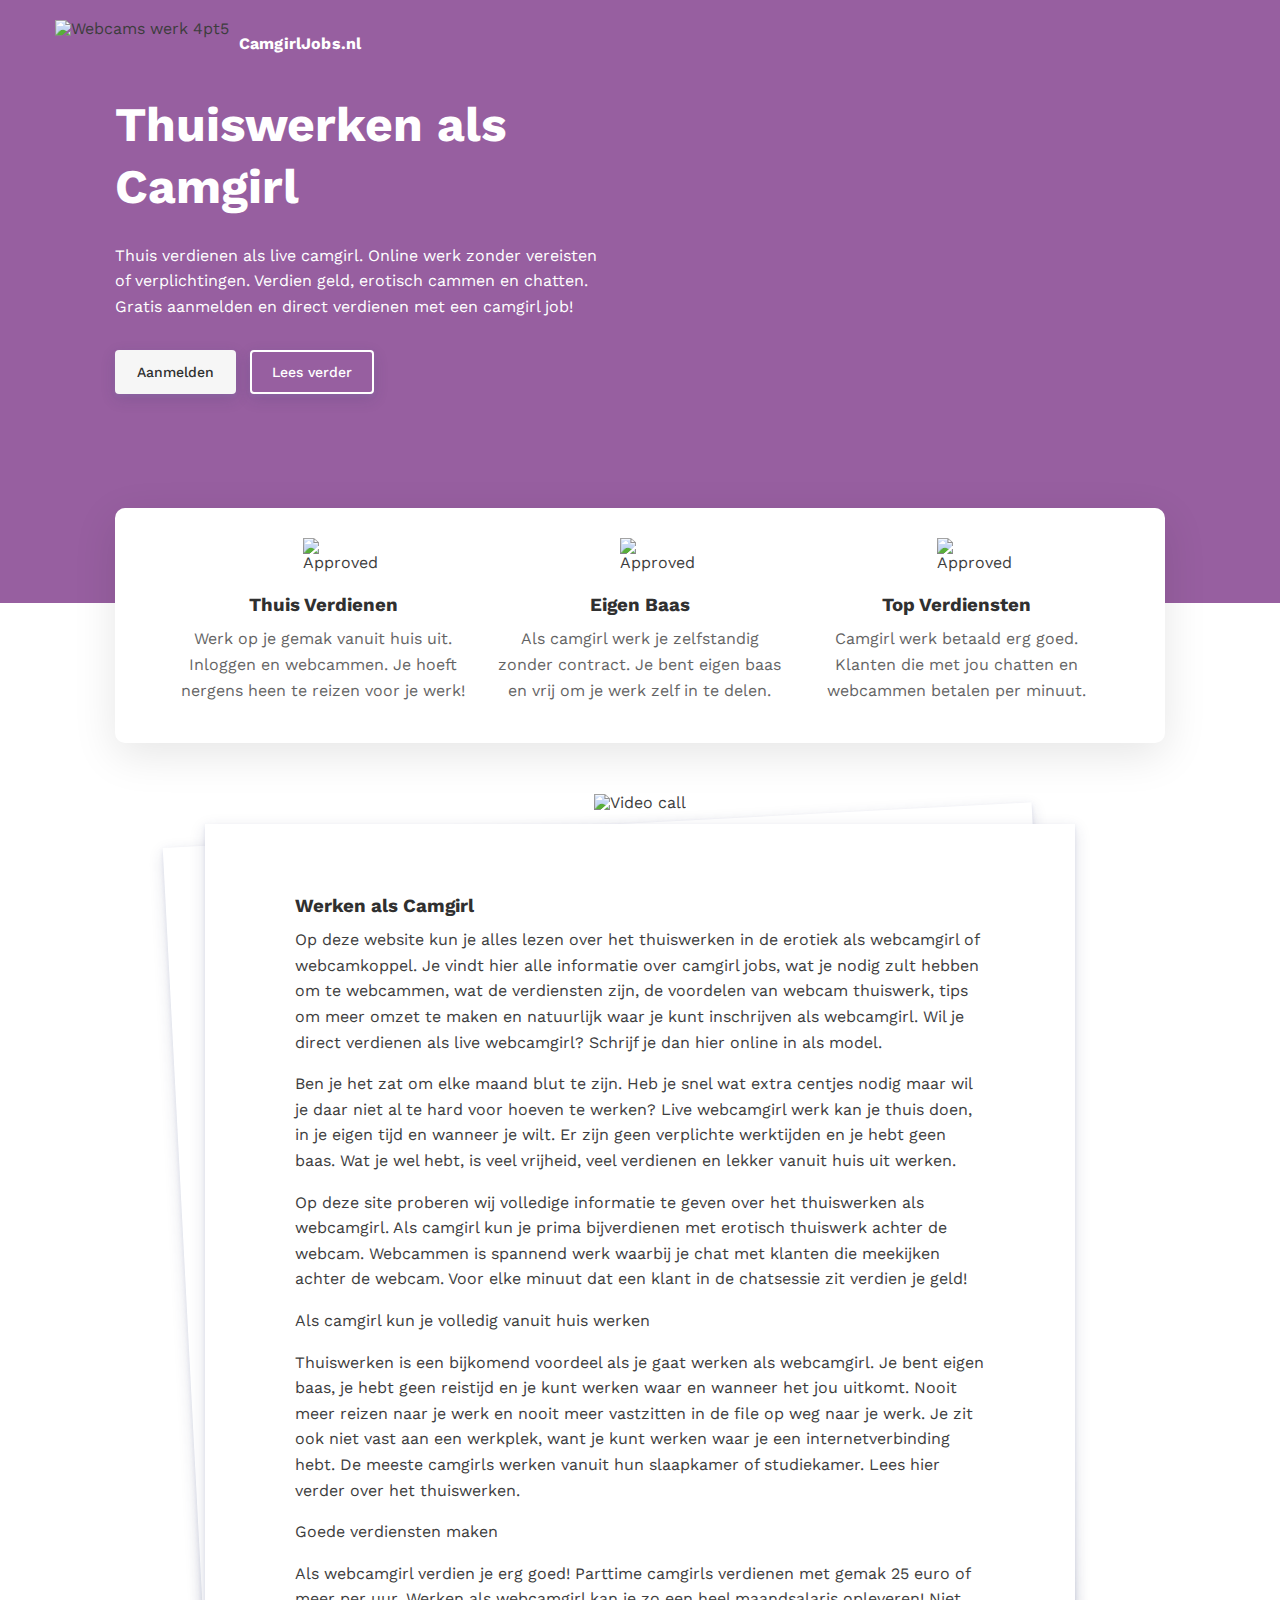
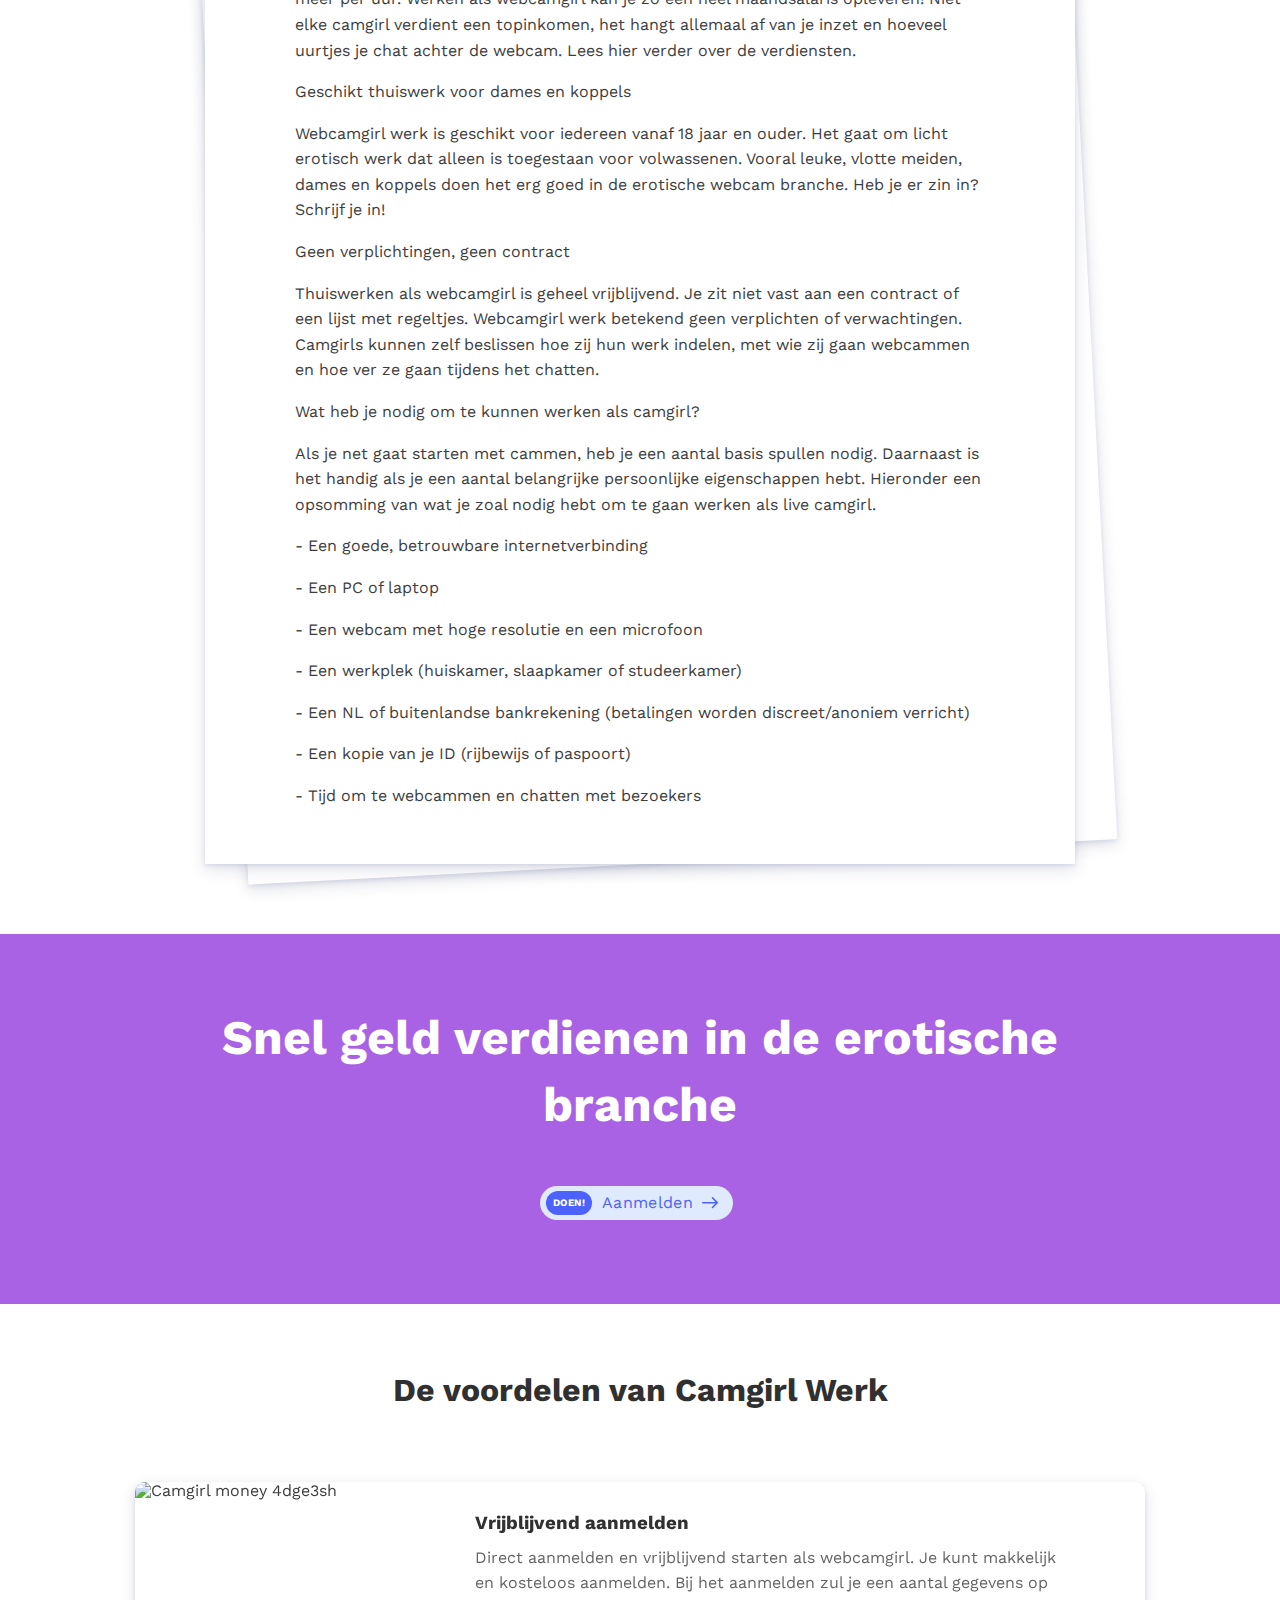
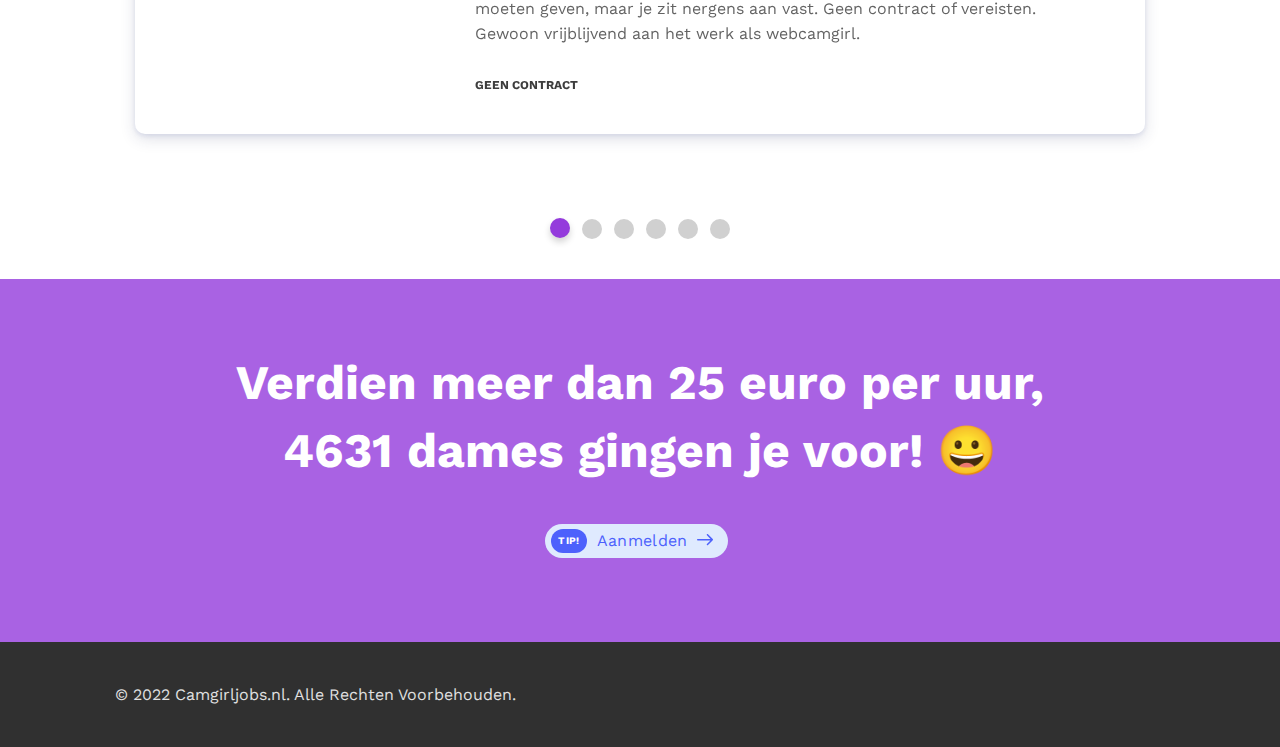
==== commit 1494ed56: "Add files via upload" ====
--- a/index.html
+++ b/index.html
@@ -7,7 +7,7 @@
 	<!-- This page is running on Unicorn Platform. -->
 	<meta charset="utf-8">
 	<meta name="viewport" content="width=device-width, initial-scale=1">
-	<link rel="alternate" href="https://camgirljobs-nl.unicornplatform.page/?nocache=6984&amp;as_file=true&amp;file_name=index" hreflang="nl" />
+	<link rel="alternate" href="https://camgirljobs-nl.unicornplatform.page/?nocache=41161&amp;as_file=true&amp;file_name=index" hreflang="nl" />
 	<link rel="stylesheet" href="static/css/main.css"><script src="static/js/main.js" defer></script>
 	
 		<link href="https://fonts.googleapis.com/css?family=Work+Sans:400,500,700&display=swap" rel="stylesheet">
@@ -658,12 +658,6 @@
         </div>
 	
 
-
-
-	<div class="by-unicorn-platform by-unicorn-platform--fixed ">
-  <a class="by-unicorn-platform__link" href="https://unicornplatform.com/?ref=user_website" target="_blank" title="This page was made in Unicorn Platform">Runs on
-        <img loading="lazy" class="by-unicorn-platform__logo" src="https://app.unicornplatform.com/static/img/logos/unicorn-platform-logo.svg" height="12" width="12" alt="Unicorn Platform logo"><b>Unicorn Platform</b></a>
-</div>
 
 <div class="pswp" tabindex="-1" role="dialog" aria-hidden="true">
 	<div class="pswp__bg"></div>
@@ -722,4 +716,4 @@
 
 
 </body>
-</html>+</html>
